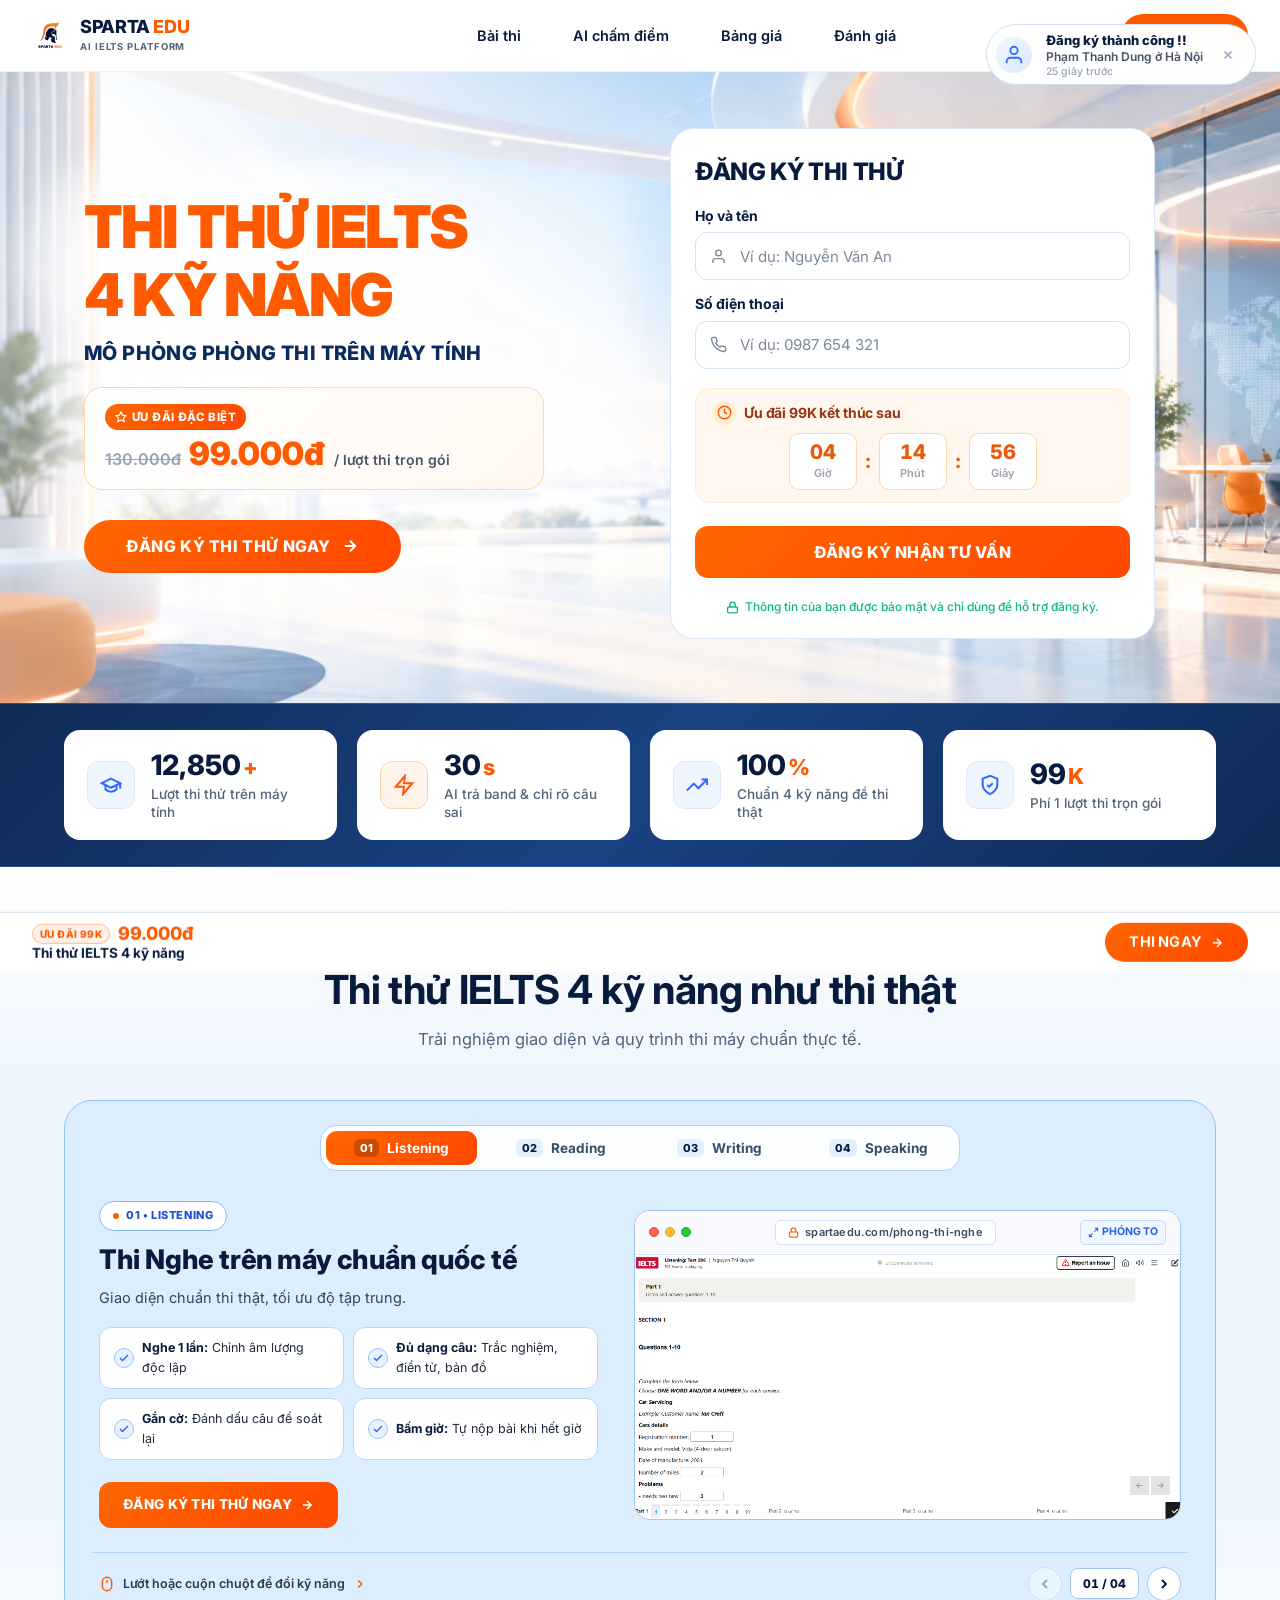
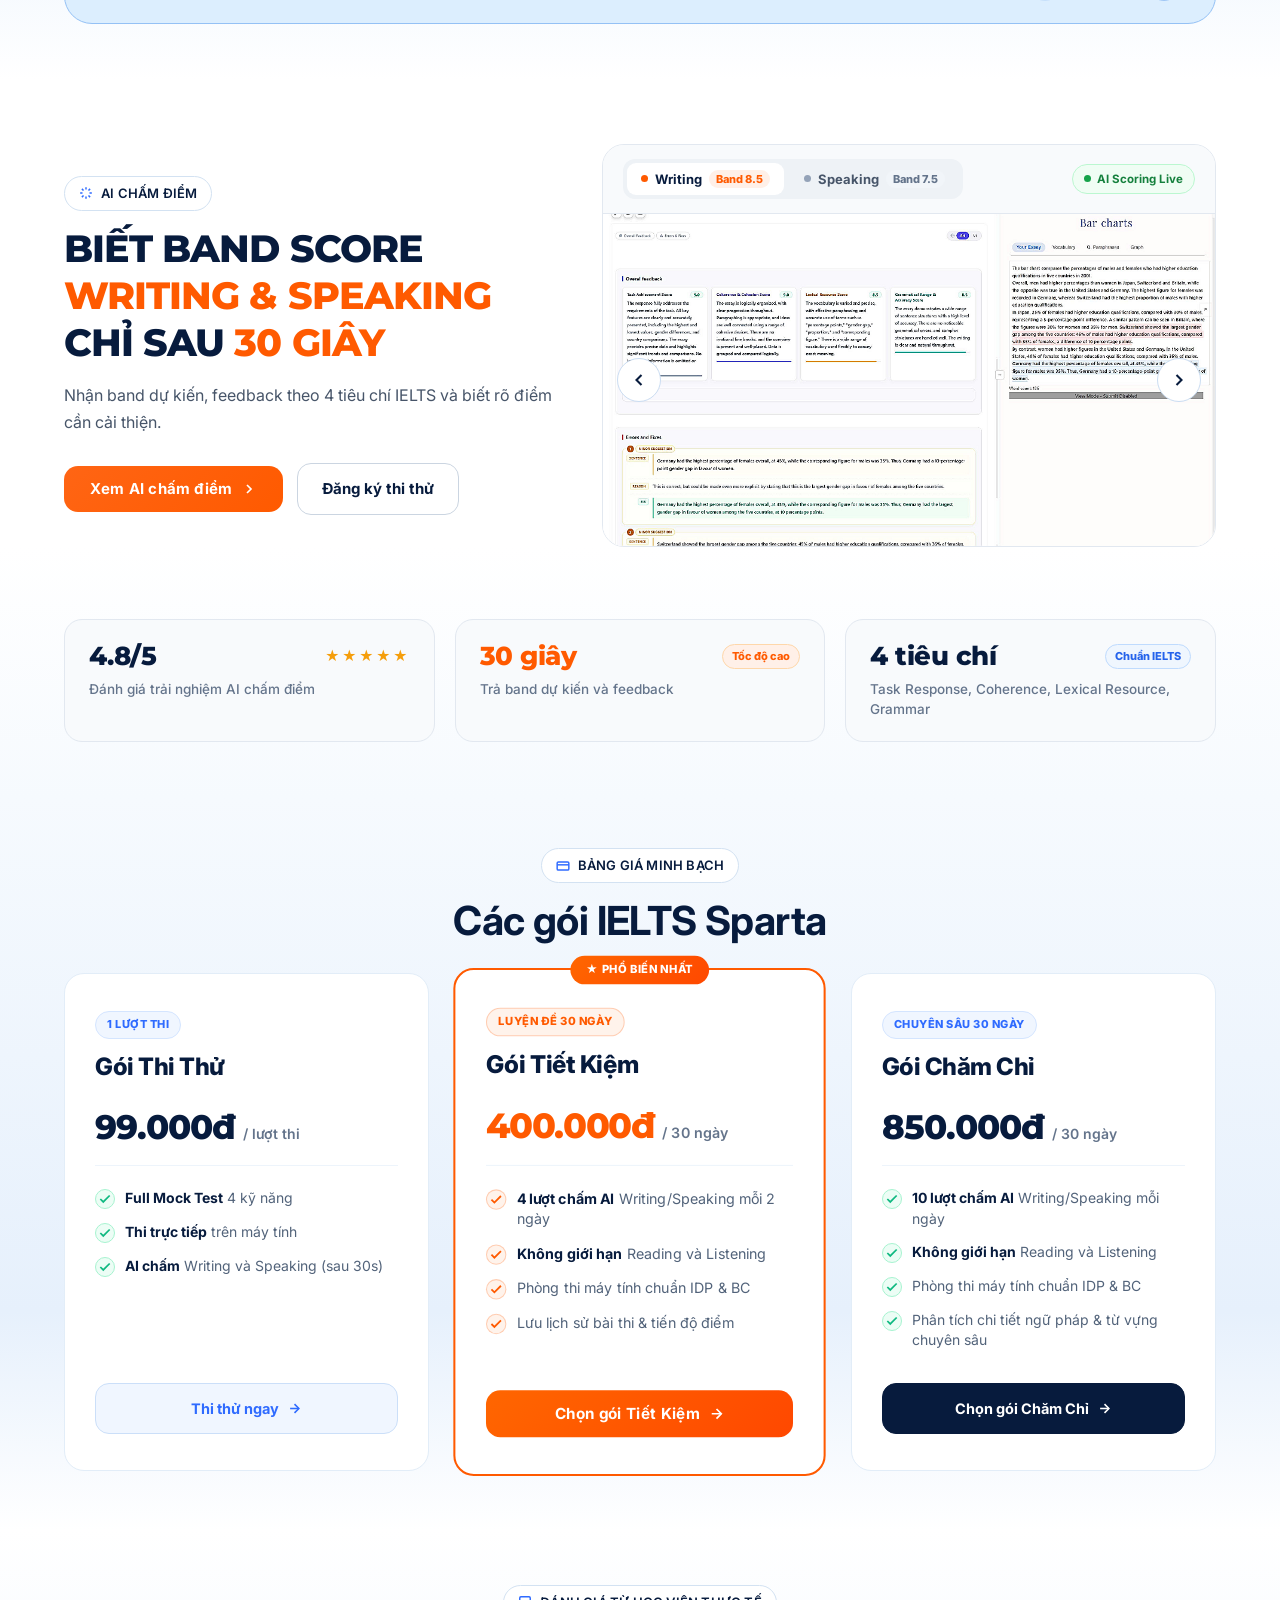
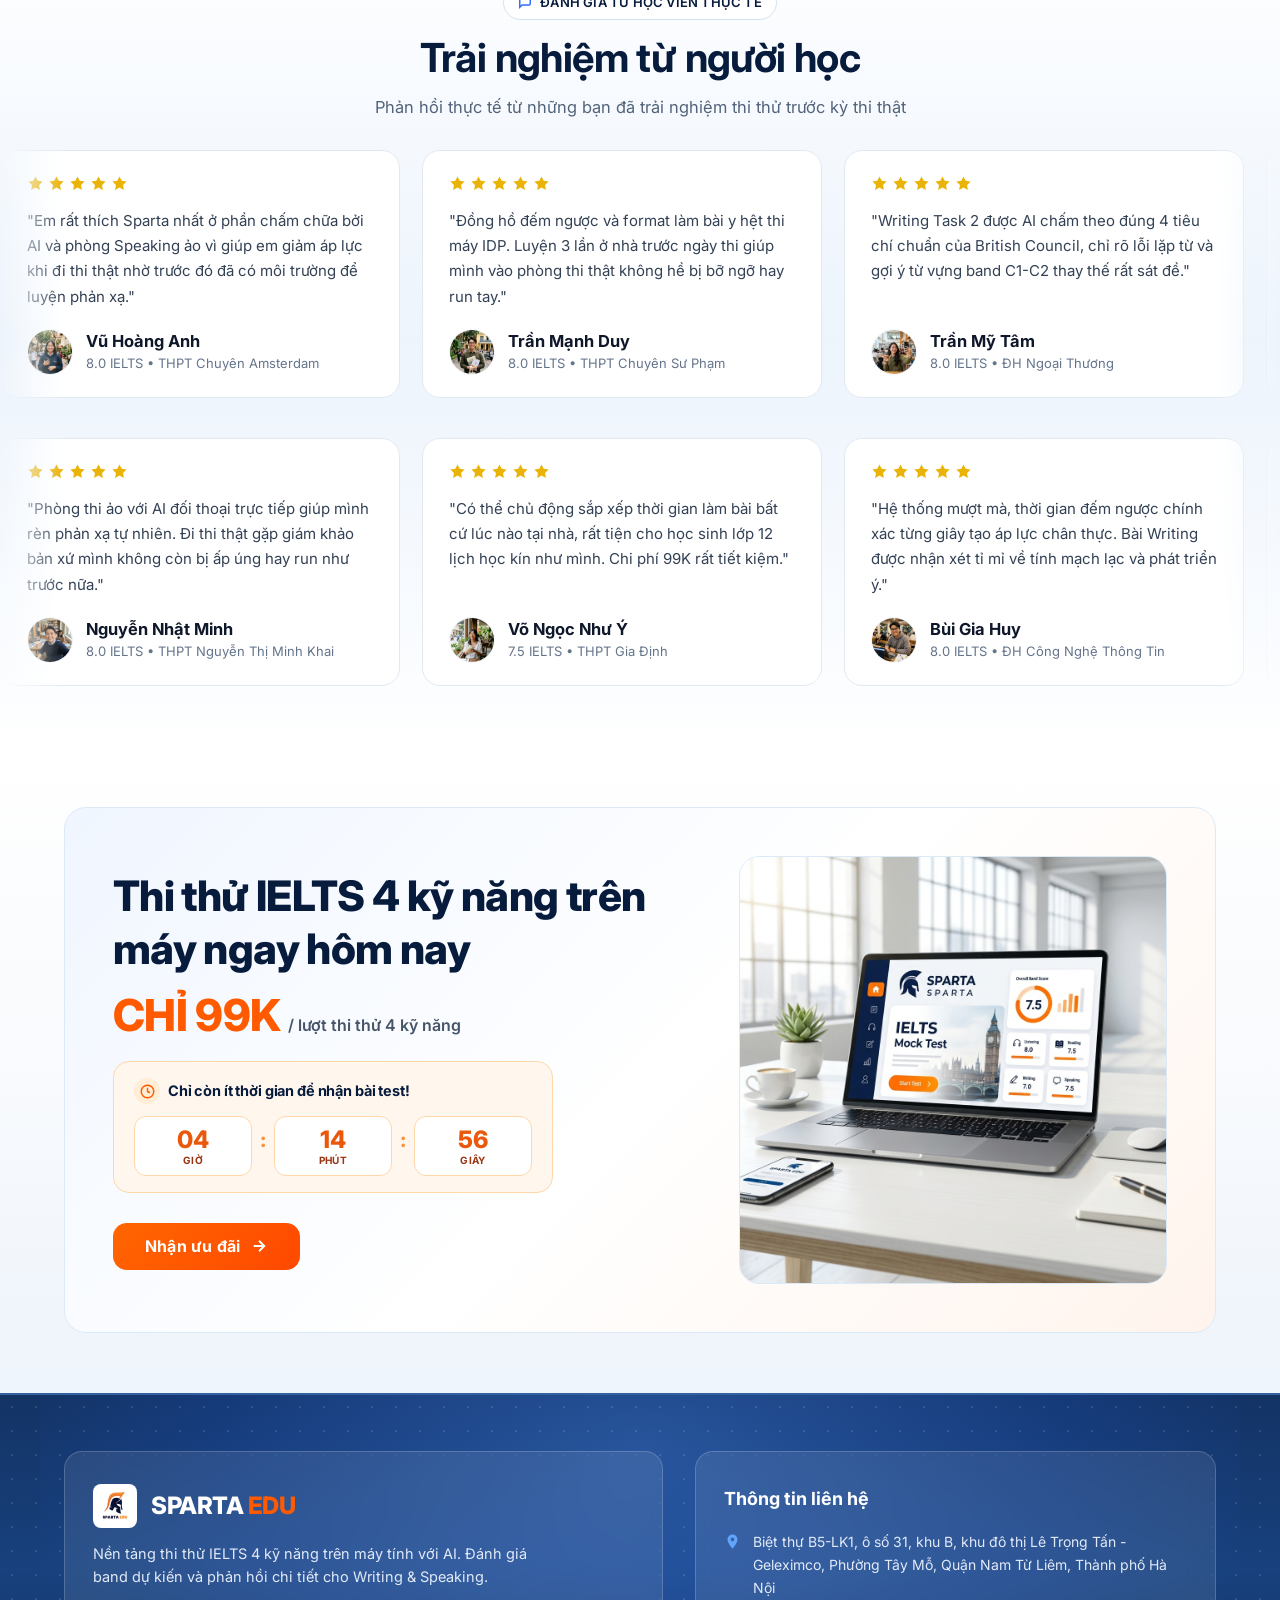
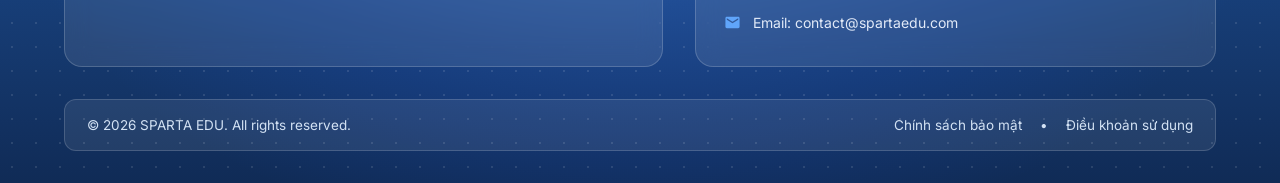
==== index.html @ 0085d878 "style: refine form error display to only highlight small error text without red box" ====
<!DOCTYPE html>
<html lang="vi">
<head>
  <meta charset="UTF-8">
  <meta name="viewport" content="width=device-width, initial-scale=1.0">
  
  <!-- SEO & Google Ads Optimization -->
  <title>Thi thử IELTS 4 kỹ năng chỉ 99K | IELTS Sparta</title>
  <meta name="description" content="Thi thử IELTS đủ Listening Reading Writing Speaking trên máy với giá 99K. AI chấm Writing và Speaking chỉ trong 30 giây và trả band dự kiến.">
  <meta name="keywords" content="thi thử IELTS, thi thử IELTS 4 kỹ năng, thi thử IELTS trên máy, mock test IELTS, IELTS 99k, AI chấm IELTS, IELTS Sparta">
  <meta name="robots" content="index, follow">
  <link rel="canonical" href="https://spartaedu.com/thi-thu-ielts-99k">
  
  <!-- Open Graph / Social Media -->
  <meta property="og:type" content="website">
  <meta property="og:title" content="Thi thử IELTS 4 kỹ năng chỉ 99K | IELTS Sparta">
  <meta property="og:description" content="Làm bài trực tiếp trên máy và nhận band dự kiến. AI chấm Writing & Speaking trong khoảng 30 giây.">
  <meta property="og:image" content="assets/hero-bg-clean.jpg">
  
  <!-- Google Fonts: Inter & Montserrat (Official SPARTA EDU Typography) -->
  <link rel="preconnect" href="https://fonts.googleapis.com">
  <link rel="preconnect" href="https://fonts.gstatic.com" crossorigin>
  <link href="https://fonts.googleapis.com/css2?family=Inter:wght@400;500;600;700;800&family=Montserrat:wght@700;800&display=swap" rel="stylesheet">
  
  <!-- Stylesheet -->
  <link rel="stylesheet" href="styles.css?v=51">
  
  <!-- Favicon -->
  <link rel="icon" type="image/png" href="assets/sparta-logo.png">


</head>
<body class="tech-grid-bg">

  <!-- ==========================================================================
       HEADER (DARK NAVY #060B1A)
       ========================================================================== -->
  <!-- ==========================================================================
       HEADER (SPARTA EDU BRAND GUIDELINES)
       ========================================================================== -->
  <header class="header-nav" id="mainHeader">
    <div class="nav-container">
      <a href="#heroSection" class="brand-logo" id="navLogo">
        <img src="assets/sparta-logo.png" alt="SPARTA EDU Logo" class="brand-logo-img">
        <div class="brand-text">
          <span class="brand-name">SPARTA <span>EDU</span></span>
          <span class="brand-tagline">AI IELTS PLATFORM</span>
        </div>
      </a>
 
      <!-- Navigation Menu: Concise Anchor Links -->
      <nav class="nav-menu" id="navMenu" aria-label="Main Navigation">
        <ul class="nav-links">
          <li><a href="#productExperienceSection" class="nav-link">Bài thi</a></li>
          <li><a href="#aiScoringSection" class="nav-link">AI chấm điểm</a></li>
          <li><a href="#pricingSection" class="nav-link">Bảng giá</a></li>
          <li><a href="#testimonialsSection" class="nav-link">Đánh giá</a></li>
        </ul>
      </nav>


      <div class="nav-actions">
        <a href="#leadFormCard" class="btn-primary nav-cta btn-magic-beam" id="navCtaBtn">
          Đăng ký thi
        </a>
        <button type="button" class="nav-mobile-toggle" id="navMobileToggle" aria-label="Mở menu điều hướng" aria-expanded="false" aria-controls="mobileNavDrawer">
          <span class="hamburger-bar"></span>
          <span class="hamburger-bar"></span>
          <span class="hamburger-bar"></span>
        </button>
      </div>
    </div>

    <!-- Mobile Navigation Drawer -->
    <div class="nav-mobile-drawer" id="mobileNavDrawer" aria-hidden="true">
      <div class="mobile-drawer-inner">
        <ul class="mobile-nav-links">
          <li><a href="#productExperienceSection" class="mobile-nav-link">Bài thi</a></li>
          <li><a href="#aiScoringSection" class="mobile-nav-link">AI chấm điểm</a></li>
          <li><a href="#pricingSection" class="mobile-nav-link">Bảng giá</a></li>
          <li><a href="#testimonialsSection" class="mobile-nav-link">Đánh giá</a></li>
        </ul>
        <div class="mobile-drawer-actions">
          <a href="#leadFormCard" class="btn-primary w-100 mobile-drawer-cta">
            Đăng ký thi
          </a>
        </div>
      </div>
    </div>
  </header>

  <!-- ==========================================================================
       MAIN HERO SECTION (SPARTA EDU B2B EDTECH 50/50 LAYOUT)
       ========================================================================== -->
  <section class="lead-hero-section" id="heroSection">
    <!-- Sparta 3D High-Tech Futuristic Room Backdrop (Soft Blur + Daylight Ambiance) -->
    <div class="hero-sparta-backdrop" aria-hidden="true">
      <div class="hero-sparta-bg-img"></div>
      <div class="hero-sparta-overlay"></div>
    </div>
    <div class="hero-tech-grid-overlay" aria-hidden="true"></div>

    <div class="container">
      <div class="lead-hero-grid">
        
        <!-- Left: Value Proposition & Key Highlights -->
        <div class="hero-content">

          <!-- 1. Tiêu đề chính quyền uy & nổi bật nhất -->
          <h1 class="hero-title">
            <span class="title-part">THI THỬ IELTS</span>
            <span class="title-part">4 KỸ NĂNG</span>
          </h1>

          <!-- 2. Tiêu đề phụ cam trang nhã, phân cấp thị giác rõ nét -->
          <div class="hero-subtitle">
            <span class="subtitle-text">MÔ PHỎNG PHÒNG THI TRÊN MÁY TÍNH</span>
          </div>

          <!-- 3. Khối Ưu đãi nổi bật bắt mắt (High-converting Offer Card) -->
          <div class="hero-offer-card" id="heroOfferCard">
            <div class="offer-card-top">
              <span class="offer-pill-badge">
                <svg width="12" height="12" viewBox="0 0 24 24" fill="none" stroke="currentColor" stroke-width="2.5"><polygon points="12 2 15.09 8.26 22 9.27 17 14.14 18.18 21.02 12 17.77 5.82 21.02 7 14.14 2 9.27 8.91 8.26 12 2"/></svg>
                ƯU ĐÃI ĐẶC BIỆT
              </span>
            </div>
            <div class="offer-price-row">
              <div class="offer-price-group">
                <span class="offer-old-price">130.000đ</span>
                <span class="offer-current-price">99.000đ</span>
              </div>
              <span class="offer-unit-label">/ lượt thi trọn gói</span>
            </div>
          </div>

          <!-- 4. Nút CTA hành động nổi bật bên dưới -->
          <div class="hero-cta-btn-wrap">
            <a href="#leadFormCard" class="hero-btn-main" id="heroPrimaryCta">
              <span>ĐĂNG KÝ THI THỬ NGAY</span>
              <svg width="18" height="18" viewBox="0 0 24 24" fill="none" stroke="currentColor" stroke-width="2.5"><line x1="5" y1="12" x2="19" y2="12"/><polyline points="12 5 19 12 12 19"/></svg>
            </a>
          </div>

        </div>

        <!-- Right: Lead Form with 99K Countdown Timer -->
        <div class="hero-form-wrapper">
          <div class="form-decorative-glow" aria-hidden="true"></div>

          <div class="lead-form-card" id="leadFormCard">
            <div class="form-header">
              <h3 class="form-title">ĐĂNG KÝ THI THỬ</h3>
            </div>

            <form class="lead-form" id="ieltsRegistrationForm" novalidate>
              <div class="form-group">
                <label for="fullNameInput" class="form-label">Họ và tên</label>
                <div class="input-wrapper">
                  <svg class="input-icon" viewBox="0 0 24 24" fill="none" stroke="currentColor" stroke-width="2"><path d="M20 21v-2a4 4 0 0 0-4-4H8a4 4 0 0 0-4 4v2"/><circle cx="12" cy="7" r="4"/></svg>
                  <input type="text" id="fullNameInput" name="fullName" class="form-control" placeholder="Ví dụ: Nguyễn Văn An" required autocomplete="name">
                </div>
                <span class="field-error-msg" id="nameError">Vui lòng nhập họ và tên của bạn.</span>
              </div>

              <div class="form-group">
                <label for="phoneInput" class="form-label">Số điện thoại</label>
                <div class="input-wrapper">
                  <svg class="input-icon" viewBox="0 0 24 24" fill="none" stroke="currentColor" stroke-width="2"><path d="M22 16.92v3a2 2 0 0 1-2.18 2 19.79 19.79 0 0 1-8.63-3.07 19.5 19.5 0 0 1-6-6 19.79 19.79 0 0 1-3.07-8.67A2 2 0 0 1 4.11 2h3a2 2 0 0 1 2 1.72 12.84 12.84 0 0 0 .7 2.81 2 2 0 0 1-.45 2.11L8.09 9.91a16 16 0 0 0 6 6l1.27-1.27a2 2 0 0 1 2.11-.45 12.84 12.84 0 0 0 2.81.7A2 2 0 0 1 22 16.92z"/></svg>
                  <input type="tel" id="phoneInput" name="phone" class="form-control" placeholder="Ví dụ: 0987 654 321" required autocomplete="tel">
                </div>
                <span class="field-error-msg" id="phoneError">Vui lòng nhập số điện thoại hợp lệ (10 số).</span>
              </div>

              <!-- Hidden package inputs (default 99K) -->
              <input type="hidden" name="selectedPackage" id="selectedPackageInput" value="mock99">
              <input type="hidden" name="selectedPrice" id="selectedPriceInput" value="99000">

              <!-- Embedded 99K Offer Countdown Timer -->
              <div class="form-countdown-box" id="formCountdownBox" aria-label="Đếm ngược ưu đãi">
                <div class="form-countdown-header">
                  <div class="countdown-clock-icon" aria-hidden="true">
                    <svg width="15" height="15" viewBox="0 0 24 24" fill="none" stroke="#FF5A00" stroke-width="2.3"><circle cx="12" cy="12" r="10"/><polyline points="12 6 12 12 16 14"/></svg>
                  </div>
                  <span class="countdown-text-title">Ưu đãi 99K kết thúc sau</span>
                </div>
                <div class="form-countdown-digits">
                  <div class="digit-card">
                    <span class="digit-val" id="countdownHours">04</span>
                    <span class="digit-lbl">Giờ</span>
                  </div>
                  <span class="digit-separator">:</span>
                  <div class="digit-card">
                    <span class="digit-val" id="countdownMinutes">15</span>
                    <span class="digit-lbl">Phút</span>
                  </div>
                  <span class="digit-separator">:</span>
                  <div class="digit-card">
                    <span class="digit-val" id="countdownSeconds">00</span>
                    <span class="digit-lbl">Giây</span>
                  </div>
                </div>
              </div>

              <!-- Primary Form CTA -->
              <button type="submit" class="btn-primary form-btn-submit btn-magic-beam" id="formSubmitBtn">
                <span>ĐĂNG KÝ NHẬN TƯ VẤN</span>
              </button>

              <p class="form-disclaimer">
                <svg width="13" height="13" viewBox="0 0 24 24" fill="none" stroke="currentColor" stroke-width="2.5"><rect x="3" y="11" width="18" height="11" rx="2" ry="2"/><path d="M7 11V7a5 5 0 0 1 10 0v4"/></svg>
                <span>Thông tin của bạn được bảo mật và chỉ dùng để hỗ trợ đăng ký.</span>
              </p>
            </form>
          </div>
        </div>

      </div>
    </div>
  </section>

  <!-- ==========================================================================
       SECTION 1.5 — CRO TRUST METRICS STRIP (MAGIC UI NUMBER TICKER)
       ========================================================================== -->
  <section class="cro-metrics-strip" id="metricsStrip" aria-label="Số liệu bảo chứng uy tín">
    <div class="container">
      <div class="cro-metrics-grid">
        <!-- Metric 1: 12,850+ Candidates -->
        <div class="cro-metric-card">
          <div class="metric-icon-wrap" aria-hidden="true">
            <svg width="22" height="22" viewBox="0 0 24 24" fill="none" stroke="currentColor" stroke-width="2.2"><path d="M22 10v6M2 10l10-5 10 5-10 5z"/><path d="M6 12v5c3 3 9 3 12 0v-5"/></svg>
          </div>
          <div class="metric-info">
            <div class="metric-number-row">
              <span class="metric-val" data-counter-target="12850" data-counter-format="comma">0</span>
              <span class="metric-suffix">+</span>
            </div>
            <p class="metric-label">Lượt thi thử trên máy tính</p>
          </div>
        </div>

        <!-- Metric 2: 30 Seconds AI Evaluation -->
        <div class="cro-metric-card">
          <div class="metric-icon-wrap metric-icon-accent" aria-hidden="true">
            <svg width="22" height="22" viewBox="0 0 24 24" fill="none" stroke="currentColor" stroke-width="2.2"><polygon points="13 2 3 14 12 14 11 22 21 10 12 10 13 2"/></svg>
          </div>
          <div class="metric-info">
            <div class="metric-number-row">
              <span class="metric-val" data-counter-target="30">0</span>
              <span class="metric-suffix">s</span>
            </div>
            <p class="metric-label">AI trả band & chỉ rõ câu sai</p>
          </div>
        </div>

        <!-- Metric 3: 4/4 Skills Standard -->
        <div class="cro-metric-card">
          <div class="metric-icon-wrap" aria-hidden="true">
            <svg width="22" height="22" viewBox="0 0 24 24" fill="none" stroke="currentColor" stroke-width="2.2"><polyline points="23 6 13.5 15.5 8.5 10.5 1 18"/><polyline points="17 6 23 6 23 12"/></svg>
          </div>
          <div class="metric-info">
            <div class="metric-number-row">
              <span class="metric-val" data-counter-target="100">0</span>
              <span class="metric-suffix">%</span>
            </div>
            <p class="metric-label">Chuẩn 4 kỹ năng đề thi thật</p>
          </div>
        </div>

        <!-- Metric 4: 99K Transparent Price -->
        <div class="cro-metric-card">
          <div class="metric-icon-wrap" aria-hidden="true">
            <svg width="22" height="22" viewBox="0 0 24 24" fill="none" stroke="currentColor" stroke-width="2.2"><path d="M12 22s8-4 8-10V5l-8-3-8 3v7c0 6 8 10 8 10z"/><polyline points="9 12 11 14 15 10"/></svg>
          </div>
          <div class="metric-info">
            <div class="metric-number-row">
              <span class="metric-val" data-counter-target="99">0</span>
              <span class="metric-suffix">K</span>
            </div>
            <p class="metric-label">Phí 1 lượt thi trọn gói</p>
          </div>
        </div>
      </div>
    </div>
  </section>

  <!-- ==========================================================================
       SECTION 2 — PRODUCT EXPERIENCE & EXAM TIMER
       Show the visitor what they will actually use after paying 99K
       ========================================================================== -->
  <section class="product-experience-section" id="productExperienceSection">
    <div class="container">
      <div class="section-header text-center">
        <div class="badge-pill-tech" style="margin-bottom: 14px;">
          <svg width="14" height="14" viewBox="0 0 24 24" fill="none" stroke="currentColor" stroke-width="2.5"><rect x="2" y="3" width="20" height="14" rx="2"/><line x1="8" y1="21" x2="16" y2="21"/><line x1="12" y1="17" x2="12" y2="21"/></svg>
          MÔ PHỎNG PHÒNG THI
        </div>
        <!-- Section Header: Rút gọn súc tích -->
        <h2 class="section-title dark-text">Thi thử IELTS 4 kỹ năng <span class="title-accent-orange">như thi thật</span></h2>
        <p class="section-subtitle dark-sub">Trải nghiệm giao diện và quy trình thi máy chuẩn thực tế.</p>
      </div>

      <!-- Khung trình chiếu 4 kỹ năng trong 1 session duy nhất phong cách Sparta Sáng Sủa -->
      <div class="sparta-slider-stage" id="spartaSliderStage">

        <!-- Top Tab Switcher: 4 kỹ năng IELTS (Listening, Reading, Writing, Speaking) -->
        <div class="sparta-slider-nav" role="tablist" aria-label="Select exam skill">
          <button type="button" class="slider-nav-tab active" data-index="0" role="tab" aria-selected="true">
            <span class="tab-index-badge">01</span>
            <span class="tab-title">Listening</span>
          </button>
          <button type="button" class="slider-nav-tab" data-index="1" role="tab" aria-selected="false">
            <span class="tab-index-badge">02</span>
            <span class="tab-title">Reading</span>
          </button>
          <button type="button" class="slider-nav-tab" data-index="2" role="tab" aria-selected="false">
            <span class="tab-index-badge">03</span>
            <span class="tab-title">Writing</span>
          </button>
          <button type="button" class="slider-nav-tab" data-index="3" role="tab" aria-selected="false">
            <span class="tab-index-badge">04</span>
            <span class="tab-title">Speaking</span>
          </button>
        </div>

        <!-- Viewport trượt lướt sang các kỹ năng (Slider Track Viewport) -->
        <div class="sparta-slider-viewport" id="spartaSliderViewport">
          <div class="sparta-slider-track" id="spartaSliderTrack">

            <!-- SLIDE 1: LISTENING -->
            <div class="sparta-slide-card active" data-index="0">
              <div class="slide-card-inner">
                <div class="slide-card-info">
                  <div class="slide-card-badge">
                    <span class="badge-dot"></span>
                    <span>01 • LISTENING</span>
                  </div>
                  <h3 class="slide-card-title">Thi Nghe trên máy chuẩn quốc tế</h3>
                  <p class="slide-card-desc">Giao diện chuẩn thi thật, tối ưu độ tập trung.</p>

                  <div class="slide-card-features">
                    <div class="slide-feature-item">
                      <div class="slide-icon-check">
                        <svg width="12" height="12" viewBox="0 0 24 24" fill="none" stroke="currentColor" stroke-width="2.6"><polyline points="20 6 9 17 4 12"/></svg>
                      </div>
                      <span><strong>Nghe 1 lần:</strong> Chỉnh âm lượng độc lập</span>
                    </div>
                    <div class="slide-feature-item">
                      <div class="slide-icon-check">
                        <svg width="12" height="12" viewBox="0 0 24 24" fill="none" stroke="currentColor" stroke-width="2.6"><polyline points="20 6 9 17 4 12"/></svg>
                      </div>
                      <span><strong>Đủ dạng câu:</strong> Trắc nghiệm, điền từ, bản đồ</span>
                    </div>
                    <div class="slide-feature-item">
                      <div class="slide-icon-check">
                        <svg width="12" height="12" viewBox="0 0 24 24" fill="none" stroke="currentColor" stroke-width="2.6"><polyline points="20 6 9 17 4 12"/></svg>
                      </div>
                      <span><strong>Gắn cờ:</strong> Đánh dấu câu để soát lại</span>
                    </div>
                    <div class="slide-feature-item">
                      <div class="slide-icon-check">
                        <svg width="12" height="12" viewBox="0 0 24 24" fill="none" stroke="currentColor" stroke-width="2.6"><polyline points="20 6 9 17 4 12"/></svg>
                      </div>
                      <span><strong>Bấm giờ:</strong> Tự nộp bài khi hết giờ</span>
                    </div>
                  </div>

                  <div class="slide-card-actions">
                    <a href="#leadFormCard" class="slide-cta-btn">
                      <span>ĐĂNG KÝ THI THỬ NGAY</span>
                      <svg width="14" height="14" viewBox="0 0 24 24" fill="none" stroke="currentColor" stroke-width="2.6"><line x1="5" y1="12" x2="19" y2="12"/><polyline points="12 5 19 12 12 19"/></svg>
                    </a>
                  </div>
                </div>

                <div class="slide-card-media">
                  <div class="slide-mockup-frame ai-zoom-trigger" title="Bấm để xem ảnh phóng to sắc nét">
                    <div class="slide-mockup-header">
                      <div class="mockup-traffic-dots">
                        <span class="dot-red"></span>
                        <span class="dot-yellow"></span>
                        <span class="dot-green"></span>
                      </div>
                      <div class="slide-mockup-address">
                        <svg width="11" height="11" viewBox="0 0 24 24" fill="none" stroke="#FF5A00" stroke-width="2.5"><rect x="3" y="11" width="18" height="11" rx="2" ry="2"/><path d="M7 11V7a5 5 0 0 1 10 0v4"/></svg>
                        <span>spartaedu.com/phong-thi-nghe</span>
                      </div>
                      <div class="slide-expand-hint">
                        <svg width="11" height="11" viewBox="0 0 24 24" fill="none" stroke="currentColor" stroke-width="2.2"><polyline points="15 3 21 3 21 9"/><polyline points="9 21 3 21 3 15"/><line x1="21" y1="3" x2="14" y2="10"/><line x1="3" y1="21" x2="10" y2="14"/></svg>
                        <span>Phóng to</span>
                      </div>
                    </div>
                    <div class="slide-mockup-body">
                      <img src="assets/exam-listening-ui.png" alt="Kỹ năng Nghe — Giao diện nghe và làm bài trực tiếp trên máy tính" class="slide-mockup-img" loading="eager">
                    </div>
                  </div>
                </div>
              </div>
            </div>

            <!-- SLIDE 2: READING -->
            <div class="sparta-slide-card" data-index="1">
              <div class="slide-card-inner">
                <div class="slide-card-info">
                  <div class="slide-card-badge">
                    <span class="badge-dot"></span>
                    <span>02 • READING</span>
                  </div>
                  <h3 class="slide-card-title">Chia đôi màn hình đọc và làm bài</h3>
                  <p class="slide-card-desc">Đọc đề bên trái, làm bài bên phải song song.</p>

                  <div class="slide-card-features">
                    <div class="slide-feature-item">
                      <div class="slide-icon-check">
                        <svg width="12" height="12" viewBox="0 0 24 24" fill="none" stroke="currentColor" stroke-width="2.6"><polyline points="20 6 9 17 4 12"/></svg>
                      </div>
                      <span><strong>Màn hình đôi:</strong> Vừa đọc vừa làm song song</span>
                    </div>
                    <div class="slide-feature-item">
                      <div class="slide-icon-check">
                        <svg width="12" height="12" viewBox="0 0 24 24" fill="none" stroke="currentColor" stroke-width="2.6"><polyline points="20 6 9 17 4 12"/></svg>
                      </div>
                      <span><strong>Đánh dấu:</strong> Tô sáng từ khóa, ghi chú nhanh</span>
                    </div>
                    <div class="slide-feature-item">
                      <div class="slide-icon-check">
                        <svg width="12" height="12" viewBox="0 0 24 24" fill="none" stroke="currentColor" stroke-width="2.6"><polyline points="20 6 9 17 4 12"/></svg>
                      </div>
                      <span><strong>Cỡ chữ:</strong> Phóng to thu nhỏ dễ nhìn</span>
                    </div>
                    <div class="slide-feature-item">
                      <div class="slide-icon-check">
                        <svg width="12" height="12" viewBox="0 0 24 24" fill="none" stroke="currentColor" stroke-width="2.6"><polyline points="20 6 9 17 4 12"/></svg>
                      </div>
                      <span><strong>Nhắc giờ:</strong> Cảnh báo 10 và 5 phút cuối</span>
                    </div>
                  </div>

                  <div class="slide-card-actions">
                    <a href="#leadFormCard" class="slide-cta-btn">
                      <span>ĐĂNG KÝ THI THỬ NGAY</span>
                      <svg width="14" height="14" viewBox="0 0 24 24" fill="none" stroke="currentColor" stroke-width="2.6"><line x1="5" y1="12" x2="19" y2="12"/><polyline points="12 5 19 12 12 19"/></svg>
                    </a>
                  </div>
                </div>

                <div class="slide-card-media">
                  <div class="slide-mockup-frame ai-zoom-trigger" title="Bấm để xem ảnh phóng to sắc nét">
                    <div class="slide-mockup-header">
                      <div class="mockup-traffic-dots">
                        <span class="dot-red"></span>
                        <span class="dot-yellow"></span>
                        <span class="dot-green"></span>
                      </div>
                      <div class="slide-mockup-address">
                        <svg width="11" height="11" viewBox="0 0 24 24" fill="none" stroke="#FF5A00" stroke-width="2.5"><rect x="3" y="11" width="18" height="11" rx="2" ry="2"/><path d="M7 11V7a5 5 0 0 1 10 0v4"/></svg>
                        <span>spartaedu.com/phong-thi-doc</span>
                      </div>
                      <div class="slide-expand-hint">
                        <svg width="11" height="11" viewBox="0 0 24 24" fill="none" stroke="currentColor" stroke-width="2.2"><polyline points="15 3 21 3 21 9"/><polyline points="9 21 3 21 3 15"/><line x1="21" y1="3" x2="14" y2="10"/><line x1="3" y1="21" x2="10" y2="14"/></svg>
                        <span>Phóng to</span>
                      </div>
                    </div>
                    <div class="slide-mockup-body">
                      <img src="assets/exam-reading-ui.png" alt="Kỹ năng Đọc — Đọc đề và làm bài trên màn hình chia đôi song song" class="slide-mockup-img" loading="lazy">
                    </div>
                  </div>
                </div>
              </div>
            </div>

            <!-- SLIDE 3: WRITING -->
            <div class="sparta-slide-card" data-index="2">
              <div class="slide-card-inner">
                <div class="slide-card-info">
                  <div class="slide-card-badge">
                    <span class="badge-dot"></span>
                    <span>03 • WRITING</span>
                  </div>
                  <h3 class="slide-card-title">Đếm từ và tự động lưu bài liên tục</h3>
                  <p class="slide-card-desc">Trình gõ chuẩn thi máy, kiểm soát thời gian chính xác.</p>

                  <div class="slide-card-features">
                    <div class="slide-feature-item">
                      <div class="slide-icon-check">
                        <svg width="12" height="12" viewBox="0 0 24 24" fill="none" stroke="currentColor" stroke-width="2.6"><polyline points="20 6 9 17 4 12"/></svg>
                      </div>
                      <span><strong>Đếm từ:</strong> Cập nhật số từ tức thì 2 phần thi</span>
                    </div>
                    <div class="slide-feature-item">
                      <div class="slide-icon-check">
                        <svg width="12" height="12" viewBox="0 0 24 24" fill="none" stroke="currentColor" stroke-width="2.6"><polyline points="20 6 9 17 4 12"/></svg>
                      </div>
                      <span><strong>Tự lưu bài:</strong> Lưu liên tục, chống mất dữ liệu</span>
                    </div>
                    <div class="slide-feature-item">
                      <div class="slide-icon-check">
                        <svg width="12" height="12" viewBox="0 0 24 24" fill="none" stroke="currentColor" stroke-width="2.6"><polyline points="20 6 9 17 4 12"/></svg>
                      </div>
                      <span><strong>Phím tắt:</strong> Cắt, sao chép, dán chuẩn quy chế</span>
                    </div>
                    <div class="slide-feature-item">
                      <div class="slide-icon-check">
                        <svg width="12" height="12" viewBox="0 0 24 24" fill="none" stroke="currentColor" stroke-width="2.6"><polyline points="20 6 9 17 4 12"/></svg>
                      </div>
                      <span><strong>Khóa soát lỗi:</strong> Tắt tự sửa từ đúng chuẩn thi thật</span>
                    </div>
                  </div>

                  <div class="slide-card-actions">
                    <a href="#leadFormCard" class="slide-cta-btn">
                      <span>ĐĂNG KÝ THI THỬ NGAY</span>
                      <svg width="14" height="14" viewBox="0 0 24 24" fill="none" stroke="currentColor" stroke-width="2.6"><line x1="5" y1="12" x2="19" y2="12"/><polyline points="12 5 19 12 12 19"/></svg>
                    </a>
                  </div>
                </div>

                <div class="slide-card-media">
                  <div class="slide-mockup-frame ai-zoom-trigger" title="Bấm để xem ảnh phóng to sắc nét">
                    <div class="slide-mockup-header">
                      <div class="mockup-traffic-dots">
                        <span class="dot-red"></span>
                        <span class="dot-yellow"></span>
                        <span class="dot-green"></span>
                      </div>
                      <div class="slide-mockup-address">
                        <svg width="11" height="11" viewBox="0 0 24 24" fill="none" stroke="#FF5A00" stroke-width="2.5"><rect x="3" y="11" width="18" height="11" rx="2" ry="2"/><path d="M7 11V7a5 5 0 0 1 10 0v4"/></svg>
                        <span>spartaedu.com/phong-thi-viet</span>
                      </div>
                      <div class="slide-expand-hint">
                        <svg width="11" height="11" viewBox="0 0 24 24" fill="none" stroke="currentColor" stroke-width="2.2"><polyline points="15 3 21 3 21 9"/><polyline points="9 21 3 21 3 15"/><line x1="21" y1="3" x2="14" y2="10"/><line x1="3" y1="21" x2="10" y2="14"/></svg>
                        <span>Phóng to</span>
                      </div>
                    </div>
                    <div class="slide-mockup-body">
                      <img src="assets/exam-writing-ui.png" alt="Kỹ năng Viết — Soạn thảo bài tự luận và theo dõi số từ trực tiếp" class="slide-mockup-img" loading="lazy">
                    </div>
                  </div>
                </div>
              </div>
            </div>

            <!-- SLIDE 4: SPEAKING -->
            <div class="sparta-slide-card" data-index="3">
              <div class="slide-card-inner">
                <div class="slide-card-info">
                  <div class="slide-card-badge">
                    <span class="badge-dot"></span>
                    <span>04 • SPEAKING</span>
                  </div>
                  <h3 class="slide-card-title">Đối thoại trực tiếp với giám khảo ảo</h3>
                  <p class="slide-card-desc">Luyện phản xạ tự nhiên, làm quen tâm lý thi thật.</p>

                  <div class="slide-card-features">
                    <div class="slide-feature-item">
                      <div class="slide-icon-check">
                        <svg width="12" height="12" viewBox="0 0 24 24" fill="none" stroke="currentColor" stroke-width="2.6"><polyline points="20 6 9 17 4 12"/></svg>
                      </div>
                      <span><strong>Hỏi đáp 1:1:</strong> Phản xạ giao tiếp thời gian thực</span>
                    </div>
                    <div class="slide-feature-item">
                      <div class="slide-icon-check">
                        <svg width="12" height="12" viewBox="0 0 24 24" fill="none" stroke="currentColor" stroke-width="2.6"><polyline points="20 6 9 17 4 12"/></svg>
                      </div>
                      <span><strong>Đếm ngược chuẩn:</strong> Canh đúng thời gian từng phần thi</span>
                    </div>
                    <div class="slide-feature-item">
                      <div class="slide-icon-check">
                        <svg width="12" height="12" viewBox="0 0 24 24" fill="none" stroke="currentColor" stroke-width="2.6"><polyline points="20 6 9 17 4 12"/></svg>
                      </div>
                      <span><strong>Thu âm rõ nét:</strong> Ghi âm chuẩn để AI chấm điểm</span>
                    </div>
                    <div class="slide-feature-item">
                      <div class="slide-icon-check">
                        <svg width="12" height="12" viewBox="0 0 24 24" fill="none" stroke="currentColor" stroke-width="2.6"><polyline points="20 6 9 17 4 12"/></svg>
                      </div>
                      <span><strong>Bảo mật:</strong> Lưu bài an toàn tuyệt đối</span>
                    </div>
                  </div>

                  <div class="slide-card-actions">
                    <a href="#leadFormCard" class="slide-cta-btn">
                      <span>ĐĂNG KÝ THI THỬ NGAY</span>
                      <svg width="14" height="14" viewBox="0 0 24 24" fill="none" stroke="currentColor" stroke-width="2.6"><line x1="5" y1="12" x2="19" y2="12"/><polyline points="12 5 19 12 12 19"/></svg>
                    </a>
                  </div>
                </div>

                <div class="slide-card-media">
                  <div class="slide-mockup-frame ai-zoom-trigger" title="Bấm để xem ảnh phóng to sắc nét">
                    <div class="slide-mockup-header">
                      <div class="mockup-traffic-dots">
                        <span class="dot-red"></span>
                        <span class="dot-yellow"></span>
                        <span class="dot-green"></span>
                      </div>
                      <div class="slide-mockup-address">
                        <svg width="11" height="11" viewBox="0 0 24 24" fill="none" stroke="#FF5A00" stroke-width="2.5"><rect x="3" y="11" width="18" height="11" rx="2" ry="2"/><path d="M7 11V7a5 5 0 0 1 10 0v4"/></svg>
                        <span>spartaedu.com/phong-thi-noi</span>
                      </div>
                      <div class="slide-expand-hint">
                        <svg width="11" height="11" viewBox="0 0 24 24" fill="none" stroke="currentColor" stroke-width="2.2"><polyline points="15 3 21 3 21 9"/><polyline points="9 21 3 21 3 15"/><line x1="21" y1="3" x2="14" y2="10"/><line x1="3" y1="21" x2="10" y2="14"/></svg>
                        <span>Phóng to</span>
                      </div>
                    </div>
                    <div class="slide-mockup-body">
                      <img src="assets/exam-speaking-ui.png" alt="Kỹ năng Nói — Thu âm câu trả lời và tương tác trực tiếp cùng giám khảo" class="slide-mockup-img" loading="lazy">
                    </div>
                  </div>
                </div>
              </div>
            </div>

          </div>
        </div>

        <!-- Thanh điều khiển trượt lướt dưới: Nút Prev/Next & Gợi ý lướt & Bộ đếm -->
        <div class="sparta-slider-bottom-bar">
          <div class="slider-swipe-hint">
            <svg width="16" height="16" viewBox="0 0 24 24" fill="none" stroke="currentColor" stroke-width="2.2"><rect x="5" y="2" width="14" height="20" rx="7"/><line x1="12" y1="6" x2="12" y2="10"/></svg>
            <span>Lướt hoặc cuộn chuột để đổi kỹ năng</span>
            <svg width="14" height="14" viewBox="0 0 24 24" fill="none" stroke="currentColor" stroke-width="2.5" class="arrow-swipe-right"><polyline points="9 18 15 12 9 6"/></svg>
          </div>

          <div class="slider-nav-controls">
            <button type="button" class="slider-arrow-btn slider-prev-btn" id="sliderPrevBtn" aria-label="Kỹ năng trước" disabled>
              <svg width="16" height="16" viewBox="0 0 24 24" fill="none" stroke="currentColor" stroke-width="2.8"><polyline points="15 18 9 12 15 6"/></svg>
            </button>
            <div class="slider-counter-badge" id="sliderCounter">01 / 04</div>
            <button type="button" class="slider-arrow-btn slider-next-btn" id="sliderNextBtn" aria-label="Kỹ năng tiếp theo">
              <svg width="16" height="16" viewBox="0 0 24 24" fill="none" stroke="currentColor" stroke-width="2.8"><polyline points="9 18 15 12 9 6"/></svg>
            </button>
          </div>
        </div>

      </div>
    </div>
  </section>

  <!-- ==========================================================================
       SECTION 3 — AI SCORING (WRITING & SPEAKING PRODUCT SHOWCASE)
       Modern 2-Column SaaS EdTech Showcase with Minimal Text & High-Impact Demo
       ========================================================================== -->
  <section class="ai-showcase-section" id="aiScoringSection">
    <div class="container">
      <div class="ai-showcase-grid">
        <!-- CỘT TRÁI: Badge, Headline, Mô tả ngắn, 2 CTA -->
        <div class="ai-showcase-left">
          <div class="badge-pill-tech" style="margin-bottom: 14px;">
            <svg width="14" height="14" viewBox="0 0 24 24" fill="none" stroke="currentColor" stroke-width="2.5"><path d="M12 2v4M12 18v4M4.93 4.93l2.83 2.83M16.24 16.24l2.83 2.83M2 12h4M18 12h4M4.93 19.07l2.83-2.83M16.24 7.76l2.83-2.83"/></svg>
            AI CHẤM ĐIỂM
          </div>

          <h2 class="ai-showcase-title">
            BIẾT BAND SCORE <span class="ai-highlight-orange">WRITING &amp; SPEAKING</span> CHỈ SAU <span class="ai-highlight-orange">30 GIÂY</span>
          </h2>

          <p class="ai-showcase-desc">
            Nhận band dự kiến, feedback theo 4 tiêu chí IELTS và biết rõ điểm cần cải thiện.
          </p>

          <div class="ai-showcase-cta-group">
            <button type="button" class="btn btn-primary ai-btn-primary" id="aiDemoFocusBtn">
              <span>Xem AI chấm điểm</span>
              <svg width="16" height="16" viewBox="0 0 24 24" fill="none" stroke="currentColor" stroke-width="2.5"><polyline points="9 18 15 12 9 6"/></svg>
            </button>
            <a href="#leadFormCard" class="btn btn-outline ai-btn-secondary" id="aiRegisterCtaBtn">
              <span>Đăng ký thi thử</span>
            </a>
          </div>
        </div>

        <!-- CỘT PHẢI: Khung Demo Product Showcase SaaS -->
        <div class="ai-showcase-right">
          <div class="ai-demo-showcase-card" id="aiDemoShowcaseCard">
            <!-- Header khung demo với 2 tab nhỏ và status badge -->
            <div class="ai-demo-card-header">
              <div class="ai-demo-switch-tabs" role="tablist" aria-label="Kỹ năng AI chấm điểm">
                <button type="button" class="ai-demo-tab-btn active" data-skill="writing" role="tab" aria-selected="true" id="tabAiWriting">
                  <span class="tab-btn-dot"></span>
                  <span class="tab-btn-label">Writing</span>
                  <span class="tab-band-pill">Band 8.5</span>
                </button>
                <button type="button" class="ai-demo-tab-btn" data-skill="speaking" role="tab" aria-selected="false" id="tabAiSpeaking">
                  <span class="tab-btn-dot"></span>
                  <span class="tab-btn-label">Speaking</span>
                  <span class="tab-band-pill">Band 7.5</span>
                </button>
              </div>

              <div class="ai-demo-badge-meta">
                <span class="pulse-green-dot"></span>
                <span>AI Scoring Live</span>
              </div>
            </div>

            <!-- Viewport chứa ảnh screenshot với hiệu ứng chuyển slide & kéo vuốt -->
            <div class="ai-demo-card-body" id="aiDemoCardBody">
              <!-- Nút bấm điều hướng sang 2 bên (Prev / Next) -->
              <button type="button" class="ai-demo-nav-btn btn-prev" id="aiDemoPrevBtn" aria-label="Kỹ năng trước" title="Chuyển sang kỹ năng trước">
                <svg width="20" height="20" viewBox="0 0 24 24" fill="none" stroke="currentColor" stroke-width="2.5"><polyline points="15 18 9 12 15 6"/></svg>
              </button>
              <button type="button" class="ai-demo-nav-btn btn-next" id="aiDemoNextBtn" aria-label="Kỹ năng tiếp theo" title="Chuyển sang kỹ năng tiếp theo">
                <svg width="20" height="20" viewBox="0 0 24 24" fill="none" stroke="currentColor" stroke-width="2.5"><polyline points="9 18 15 12 9 6"/></svg>
              </button>

              <!-- Pane 1: Writing Feedback -->
              <div class="ai-demo-pane active" id="paneWriting" data-pane="writing">
                <div class="ai-demo-img-box ai-zoom-trigger" title="Bấm để xem ảnh phóng to chi tiết">
                  <img src="assets/sharp-ai-writing-feedback-ui.png" alt="Giao diện AI chấm điểm Writing feedback chi tiết 4 tiêu chí trên IELTS Sparta" class="ai-demo-img" loading="lazy" draggable="false">
                  <div class="ai-demo-zoom-overlay">
                    <svg width="15" height="15" viewBox="0 0 24 24" fill="none" stroke="currentColor" stroke-width="2.2"><circle cx="11" cy="11" r="8"/><line x1="21" y1="21" x2="16.65" y2="16.65"/><line x1="11" y1="8" x2="11" y2="14"/><line x1="8" y1="11" x2="14" y2="11"/></svg>
                    <span>Phóng to xem chi tiết</span>
                  </div>
                </div>
              </div>

              <!-- Pane 2: Speaking Feedback -->
              <div class="ai-demo-pane" id="paneSpeaking" data-pane="speaking">
                <div class="ai-demo-img-box ai-zoom-trigger" title="Bấm để xem ảnh phóng to chi tiết">
                  <img src="assets/sharp-ai-speaking-feedback-ui.png" alt="Giao diện AI chấm điểm Speaking phân tích phát âm và câu mẫu trên IELTS Sparta" class="ai-demo-img" loading="lazy" draggable="false">
                  <div class="ai-demo-zoom-overlay">
                    <svg width="15" height="15" viewBox="0 0 24 24" fill="none" stroke="currentColor" stroke-width="2.2"><circle cx="11" cy="11" r="8"/><line x1="21" y1="21" x2="16.65" y2="16.65"/><line x1="11" y1="8" x2="11" y2="14"/><line x1="8" y1="11" x2="14" y2="11"/></svg>
                    <span>Phóng to xem chi tiết</span>
                  </div>
                </div>
              </div>
            </div>
          </div>
        </div>
      </div>

      <!-- HÀNG TRUST PROOF BÊN DƯỚI (3 BLOCKS, PHONG CÁCH SẠCH VÀ NGẮN) -->
      <div class="ai-trust-proof-grid">
        <!-- Block 1 -->
        <div class="ai-trust-block">
          <div class="ai-trust-number-row">
            <span class="ai-trust-number">4.8/5</span>
            <div class="ai-trust-stars" aria-label="5 sao">★★★★★</div>
          </div>
          <p class="ai-trust-label">Đánh giá trải nghiệm AI chấm điểm</p>
        </div>

        <!-- Block 2 -->
        <div class="ai-trust-block">
          <div class="ai-trust-number-row">
            <span class="ai-trust-number ai-number-orange">30 giây</span>
            <span class="ai-trust-pill">Tốc độ cao</span>
          </div>
          <p class="ai-trust-label">Trả band dự kiến và feedback</p>
        </div>

        <!-- Block 3 -->
        <div class="ai-trust-block">
          <div class="ai-trust-number-row">
            <span class="ai-trust-number ai-number-navy">4 tiêu chí</span>
            <span class="ai-trust-pill pill-blue">Chuẩn IELTS</span>
          </div>
          <p class="ai-trust-label">Task Response, Coherence, Lexical Resource, Grammar</p>
        </div>
      </div>
    </div>

    <!-- Lightbox Modal phóng to ảnh chi tiết -->
    <div class="ai-lightbox-modal" id="aiLightboxModal" role="dialog" aria-modal="true" aria-label="Xem ảnh chi tiết">
      <div class="lightbox-backdrop"></div>
      <div class="lightbox-content-wrap">
        <button type="button" class="lightbox-close-btn" id="aiLightboxClose" aria-label="Đóng">
          <svg width="20" height="20" viewBox="0 0 24 24" fill="none" stroke="currentColor" stroke-width="2.5"><line x1="18" y1="6" x2="6" y2="18"/><line x1="6" y1="6" x2="18" y2="18"/></svg>
        </button>
        <div class="lightbox-img-box">
          <img src="" alt="Ảnh phóng to chi tiết AI chấm điểm" id="aiLightboxImg" class="lightbox-img">
        </div>
      </div>
    </div>
  </section>



  <!-- ==========================================================================
       SECTION 5 — PRICING & PACKAGES (CHỌN GÓI THI THỬ PHÙ HỢP VỚI BẠN)
       High-Key Daylight Studio, Clean Cards & CRO Optimized
       ========================================================================== -->
  <section class="sparta-pricing-section" id="pricingSection">
    <div class="container">
      <div class="section-header" style="margin-bottom: 28px;">
        <div class="badge-pill-tech" style="margin-bottom: 14px;">
          <svg width="14" height="14" viewBox="0 0 24 24" fill="none" stroke="currentColor" stroke-width="2.5"><rect x="2" y="5" width="20" height="14" rx="2"/><line x1="2" y1="10" x2="22" y2="10"/></svg>
          BẢNG GIÁ MINH BẠCH
        </div>
        <h2 class="section-title dark-text">
          Các gói <span class="title-accent-orange">IELTS Sparta</span>
        </h2>
      </div>

      <div class="sparta-pricing-grid">
        <!-- Package 1: Gói Thi Thử (99K) -->
        <div class="sparta-price-card" id="cardPkgMock">
          <div class="price-card-header">
            <span class="price-category-pill">1 LƯỢT THI</span>
            <h3 class="price-card-name">Gói Thi Thử</h3>
          </div>

          <div class="price-card-amount-wrap">
            <div class="price-card-amount-row">
              <span class="price-card-num">99.000đ</span>
              <span class="price-card-period">/ lượt thi</span>
            </div>
          </div>

          <div class="price-card-divider"></div>

          <ul class="price-features-list">
            <li>
              <span class="price-check-icon" aria-hidden="true">
                <svg width="14" height="14" viewBox="0 0 24 24" fill="none" stroke="currentColor" stroke-width="3"><polyline points="20 6 9 17 4 12"/></svg>
              </span>
              <span><strong>Full Mock Test</strong> 4 kỹ năng</span>
            </li>
            <li>
              <span class="price-check-icon" aria-hidden="true">
                <svg width="14" height="14" viewBox="0 0 24 24" fill="none" stroke="currentColor" stroke-width="3"><polyline points="20 6 9 17 4 12"/></svg>
              </span>
              <span><strong>Thi trực tiếp</strong> trên máy tính</span>
            </li>
            <li>
              <span class="price-check-icon" aria-hidden="true">
                <svg width="14" height="14" viewBox="0 0 24 24" fill="none" stroke="currentColor" stroke-width="3"><polyline points="20 6 9 17 4 12"/></svg>
              </span>
              <span><strong>AI chấm</strong> Writing và Speaking (sau 30s)</span>
            </li>
          </ul>

          <div class="price-card-cta-wrap">
            <a href="#leadFormCard" class="btn-price-card btn-price-secondary" data-pkg-choice="mock99" data-pkg-name="Gói Thi Thử" data-pkg-price="99000" id="btnChooseMock">
              <span>Thi thử ngay</span>
              <svg width="15" height="15" viewBox="0 0 24 24" fill="none" stroke="currentColor" stroke-width="2.5"><line x1="5" y1="12" x2="19" y2="12"/><polyline points="12 5 19 12 12 19"/></svg>
            </a>
          </div>
        </div>

        <!-- Package 2: Gói Tiết Kiệm (400K / 30 ngày) - FEATURED / MOST POPULAR -->
        <div class="sparta-price-card featured" id="cardPkgSave">
          <div class="price-featured-badge">★ PHỔ BIẾN NHẤT</div>
          
          <div class="price-card-header">
            <span class="price-category-pill highlight-pill">LUYỆN ĐỀ 30 NGÀY</span>
            <h3 class="price-card-name">Gói Tiết Kiệm</h3>
          </div>

          <div class="price-card-amount-wrap">
            <div class="price-card-amount-row">
              <span class="price-card-num text-orange-highlight">400.000đ</span>
              <span class="price-card-period">/ 30 ngày</span>
            </div>
          </div>

          <div class="price-card-divider"></div>

          <ul class="price-features-list">
            <li>
              <span class="price-check-icon icon-orange" aria-hidden="true">
                <svg width="14" height="14" viewBox="0 0 24 24" fill="none" stroke="currentColor" stroke-width="3"><polyline points="20 6 9 17 4 12"/></svg>
              </span>
              <span><strong>4 lượt chấm AI</strong> Writing/Speaking mỗi 2 ngày</span>
            </li>
            <li>
              <span class="price-check-icon icon-orange" aria-hidden="true">
                <svg width="14" height="14" viewBox="0 0 24 24" fill="none" stroke="currentColor" stroke-width="3"><polyline points="20 6 9 17 4 12"/></svg>
              </span>
              <span><strong>Không giới hạn</strong> Reading và Listening</span>
            </li>
            <li>
              <span class="price-check-icon icon-orange" aria-hidden="true">
                <svg width="14" height="14" viewBox="0 0 24 24" fill="none" stroke="currentColor" stroke-width="3"><polyline points="20 6 9 17 4 12"/></svg>
              </span>
              <span>Phòng thi máy tính chuẩn IDP & BC</span>
            </li>
            <li>
              <span class="price-check-icon icon-orange" aria-hidden="true">
                <svg width="14" height="14" viewBox="0 0 24 24" fill="none" stroke="currentColor" stroke-width="3"><polyline points="20 6 9 17 4 12"/></svg>
              </span>
              <span>Lưu lịch sử bài thi & tiến độ điểm</span>
            </li>
          </ul>

          <div class="price-card-cta-wrap">
            <a href="#leadFormCard" class="btn-primary btn-magic-beam w-100" data-pkg-choice="save400" data-pkg-name="Gói Tiết Kiệm" data-pkg-price="400000" id="btnChooseSave">
              <span>Chọn gói Tiết Kiệm</span>
              <svg width="16" height="16" viewBox="0 0 24 24" fill="none" stroke="currentColor" stroke-width="2.5"><line x1="5" y1="12" x2="19" y2="12"/><polyline points="12 5 19 12 12 19"/></svg>
            </a>
          </div>
        </div>

        <!-- Package 3: Gói Chăm Chỉ (850K / 30 ngày) -->
        <div class="sparta-price-card" id="cardPkgHard">
          <div class="price-card-header">
            <span class="price-category-pill">CHUYÊN SÂU 30 NGÀY</span>
            <h3 class="price-card-name">Gói Chăm Chỉ</h3>
          </div>

          <div class="price-card-amount-wrap">
            <div class="price-card-amount-row">
              <span class="price-card-num">850.000đ</span>
              <span class="price-card-period">/ 30 ngày</span>
            </div>
          </div>

          <div class="price-card-divider"></div>

          <ul class="price-features-list">
            <li>
              <span class="price-check-icon" aria-hidden="true">
                <svg width="14" height="14" viewBox="0 0 24 24" fill="none" stroke="currentColor" stroke-width="3"><polyline points="20 6 9 17 4 12"/></svg>
              </span>
              <span><strong>10 lượt chấm AI</strong> Writing/Speaking mỗi ngày</span>
            </li>
            <li>
              <span class="price-check-icon" aria-hidden="true">
                <svg width="14" height="14" viewBox="0 0 24 24" fill="none" stroke="currentColor" stroke-width="3"><polyline points="20 6 9 17 4 12"/></svg>
              </span>
              <span><strong>Không giới hạn</strong> Reading và Listening</span>
            </li>
            <li>
              <span class="price-check-icon" aria-hidden="true">
                <svg width="14" height="14" viewBox="0 0 24 24" fill="none" stroke="currentColor" stroke-width="3"><polyline points="20 6 9 17 4 12"/></svg>
              </span>
              <span>Phòng thi máy tính chuẩn IDP & BC</span>
            </li>
            <li>
              <span class="price-check-icon" aria-hidden="true">
                <svg width="14" height="14" viewBox="0 0 24 24" fill="none" stroke="currentColor" stroke-width="3"><polyline points="20 6 9 17 4 12"/></svg>
              </span>
              <span>Phân tích chi tiết ngữ pháp & từ vựng chuyên sâu</span>
            </li>
          </ul>

          <div class="price-card-cta-wrap">
            <a href="#leadFormCard" class="btn-price-card btn-price-pro" data-pkg-choice="hard850" data-pkg-name="Gói Chăm Chỉ" data-pkg-price="850000" id="btnChooseHard">
              <span>Chọn gói Chăm Chỉ</span>
              <svg width="15" height="15" viewBox="0 0 24 24" fill="none" stroke="currentColor" stroke-width="2.5"><line x1="5" y1="12" x2="19" y2="12"/><polyline points="12 5 19 12 12 19"/></svg>
            </a>
          </div>
        </div>
      </div>
    </div>
  </section>

  <!-- ==========================================================================
       SECTION 7 — TESTIMONIALS (2-ROW CONTINUOUS AUTO MARQUEE)
       Row 1: Chạy tự động sang PHẢI | Row 2: Chạy tự động sang TRÁI
       ========================================================================== -->
  <section class="testimonials-section testimonials-tinted-bg" id="testimonialsSection">
    <div class="container">
      <div class="section-header" style="margin-bottom: 22px;">
        <div class="badge-pill-tech" style="margin-bottom: 14px;">
          <svg width="14" height="14" viewBox="0 0 24 24" fill="none" stroke="currentColor" stroke-width="2.5"><path d="M21 15a2 2 0 0 1-2 2H7l-4 4V5a2 2 0 0 1 2-2h14a2 2 0 0 1 2 2z"/></svg>
          ĐÁNH GIÁ TỪ HỌC VIÊN THỰC TẾ
        </div>
        <h2 class="section-title dark-text">Trải nghiệm từ <span class="title-accent-orange">người học</span></h2>
        <p class="section-subtitle dark-sub">Phản hồi thực tế từ những bạn đã trải nghiệm thi thử trước kỳ thi thật</p>
      </div>
    </div>

    <!-- 2-Row Full-Width Auto Marquee Container -->
    <div class="testi-marquee-container" id="testiMarqueeContainer">
      <!-- ROW 1: Chạy tự động sang PHẢI (Top row scrolls to the RIGHT) -->
      <div class="testi-marquee-row testi-marquee-row-right" aria-label="Học viên đánh giá - Hàng 1">
        <div class="testi-marquee-track">
          <!-- 1. Vũ Hoàng Anh -->
          <div class="testi-student-card">
            <div class="testi-stars-row" aria-label="5 sao">
              <svg viewBox="0 0 24 24" fill="#EAB308"><polygon points="12 2 15.09 8.26 22 9.27 17 14.14 18.18 21.02 12 17.77 5.82 21.02 7 14.14 2 9.27 8.91 8.26 12 2"/></svg>
              <svg viewBox="0 0 24 24" fill="#EAB308"><polygon points="12 2 15.09 8.26 22 9.27 17 14.14 18.18 21.02 12 17.77 5.82 21.02 7 14.14 2 9.27 8.91 8.26 12 2"/></svg>
              <svg viewBox="0 0 24 24" fill="#EAB308"><polygon points="12 2 15.09 8.26 22 9.27 17 14.14 18.18 21.02 12 17.77 5.82 21.02 7 14.14 2 9.27 8.91 8.26 12 2"/></svg>
              <svg viewBox="0 0 24 24" fill="#EAB308"><polygon points="12 2 15.09 8.26 22 9.27 17 14.14 18.18 21.02 12 17.77 5.82 21.02 7 14.14 2 9.27 8.91 8.26 12 2"/></svg>
              <svg viewBox="0 0 24 24" fill="#EAB308"><polygon points="12 2 15.09 8.26 22 9.27 17 14.14 18.18 21.02 12 17.77 5.82 21.02 7 14.14 2 9.27 8.91 8.26 12 2"/></svg>
            </div>
            <p class="testi-feedback-text">
              "Em rất thích Sparta nhất ở phần chấm chữa bởi AI và phòng Speaking ảo vì giúp em giảm áp lực khi đi thi thật nhờ trước đó đã có môi trường để luyện phản xạ."
            </p>
            <div class="testi-author-row">
              <img src="assets/avatar-6.jpg" alt="Vũ Hoàng Anh" class="testi-user-avatar" width="46" height="46" loading="lazy">
              <div class="testi-user-meta">
                <h4 class="testi-user-name">Vũ Hoàng Anh</h4>
                <span class="testi-user-tag">8.0 IELTS &bull; THPT Chuyên Amsterdam</span>
              </div>
            </div>
          </div>

          <!-- 2. Trần Mạnh Duy -->
          <div class="testi-student-card">
            <div class="testi-stars-row" aria-label="5 sao">
              <svg viewBox="0 0 24 24" fill="#EAB308"><polygon points="12 2 15.09 8.26 22 9.27 17 14.14 18.18 21.02 12 17.77 5.82 21.02 7 14.14 2 9.27 8.91 8.26 12 2"/></svg>
              <svg viewBox="0 0 24 24" fill="#EAB308"><polygon points="12 2 15.09 8.26 22 9.27 17 14.14 18.18 21.02 12 17.77 5.82 21.02 7 14.14 2 9.27 8.91 8.26 12 2"/></svg>
              <svg viewBox="0 0 24 24" fill="#EAB308"><polygon points="12 2 15.09 8.26 22 9.27 17 14.14 18.18 21.02 12 17.77 5.82 21.02 7 14.14 2 9.27 8.91 8.26 12 2"/></svg>
              <svg viewBox="0 0 24 24" fill="#EAB308"><polygon points="12 2 15.09 8.26 22 9.27 17 14.14 18.18 21.02 12 17.77 5.82 21.02 7 14.14 2 9.27 8.91 8.26 12 2"/></svg>
              <svg viewBox="0 0 24 24" fill="#EAB308"><polygon points="12 2 15.09 8.26 22 9.27 17 14.14 18.18 21.02 12 17.77 5.82 21.02 7 14.14 2 9.27 8.91 8.26 12 2"/></svg>
            </div>
            <p class="testi-feedback-text">
              "Đồng hồ đếm ngược và format làm bài y hệt thi máy IDP. Luyện 3 lần ở nhà trước ngày thi giúp mình vào phòng thi thật không hề bị bỡ ngỡ hay run tay."
            </p>
            <div class="testi-author-row">
              <img src="assets/avatar-7.jpg" alt="Trần Mạnh Duy" class="testi-user-avatar" width="46" height="46" loading="lazy">
              <div class="testi-user-meta">
                <h4 class="testi-user-name">Trần Mạnh Duy</h4>
                <span class="testi-user-tag">8.0 IELTS &bull; THPT Chuyên Sư Phạm</span>
              </div>
            </div>
          </div>

          <!-- 3. Trần Mỹ Tâm -->
          <div class="testi-student-card">
            <div class="testi-stars-row" aria-label="5 sao">
              <svg viewBox="0 0 24 24" fill="#EAB308"><polygon points="12 2 15.09 8.26 22 9.27 17 14.14 18.18 21.02 12 17.77 5.82 21.02 7 14.14 2 9.27 8.91 8.26 12 2"/></svg>
              <svg viewBox="0 0 24 24" fill="#EAB308"><polygon points="12 2 15.09 8.26 22 9.27 17 14.14 18.18 21.02 12 17.77 5.82 21.02 7 14.14 2 9.27 8.91 8.26 12 2"/></svg>
              <svg viewBox="0 0 24 24" fill="#EAB308"><polygon points="12 2 15.09 8.26 22 9.27 17 14.14 18.18 21.02 12 17.77 5.82 21.02 7 14.14 2 9.27 8.91 8.26 12 2"/></svg>
              <svg viewBox="0 0 24 24" fill="#EAB308"><polygon points="12 2 15.09 8.26 22 9.27 17 14.14 18.18 21.02 12 17.77 5.82 21.02 7 14.14 2 9.27 8.91 8.26 12 2"/></svg>
              <svg viewBox="0 0 24 24" fill="#EAB308"><polygon points="12 2 15.09 8.26 22 9.27 17 14.14 18.18 21.02 12 17.77 5.82 21.02 7 14.14 2 9.27 8.91 8.26 12 2"/></svg>
            </div>
            <p class="testi-feedback-text">
              "Writing Task 2 được AI chấm theo đúng 4 tiêu chí chuẩn của British Council, chỉ rõ lỗi lặp từ và gợi ý từ vựng band C1-C2 thay thế rất sát đề."
            </p>
            <div class="testi-author-row">
              <img src="assets/avatar-8.jpg" alt="Trần Mỹ Tâm" class="testi-user-avatar" width="46" height="46" loading="lazy">
              <div class="testi-user-meta">
                <h4 class="testi-user-name">Trần Mỹ Tâm</h4>
                <span class="testi-user-tag">8.0 IELTS &bull; ĐH Ngoại Thương</span>
              </div>
            </div>
          </div>

          <!-- 4. Nguyễn Phương Thảo -->
          <div class="testi-student-card">
            <div class="testi-stars-row" aria-label="5 sao">
              <svg viewBox="0 0 24 24" fill="#EAB308"><polygon points="12 2 15.09 8.26 22 9.27 17 14.14 18.18 21.02 12 17.77 5.82 21.02 7 14.14 2 9.27 8.91 8.26 12 2"/></svg>
              <svg viewBox="0 0 24 24" fill="#EAB308"><polygon points="12 2 15.09 8.26 22 9.27 17 14.14 18.18 21.02 12 17.77 5.82 21.02 7 14.14 2 9.27 8.91 8.26 12 2"/></svg>
              <svg viewBox="0 0 24 24" fill="#EAB308"><polygon points="12 2 15.09 8.26 22 9.27 17 14.14 18.18 21.02 12 17.77 5.82 21.02 7 14.14 2 9.27 8.91 8.26 12 2"/></svg>
              <svg viewBox="0 0 24 24" fill="#EAB308"><polygon points="12 2 15.09 8.26 22 9.27 17 14.14 18.18 21.02 12 17.77 5.82 21.02 7 14.14 2 9.27 8.91 8.26 12 2"/></svg>
              <svg viewBox="0 0 24 24" fill="#EAB308"><polygon points="12 2 15.09 8.26 22 9.27 17 14.14 18.18 21.02 12 17.77 5.82 21.02 7 14.14 2 9.27 8.91 8.26 12 2"/></svg>
            </div>
            <p class="testi-feedback-text">
              "Tính năng highlight văn bản khi làm bài Reading và tự động đếm số từ ở phần Writing cực kỳ mượt mà. Đề thi có độ khó tương đương kỳ thi thật."
            </p>
            <div class="testi-author-row">
              <img src="assets/avatar-1.jpg" alt="Nguyễn Phương Thảo" class="testi-user-avatar" width="46" height="46" loading="lazy">
              <div class="testi-user-meta">
                <h4 class="testi-user-name">Nguyễn Phương Thảo</h4>
                <span class="testi-user-tag">7.5 IELTS &bull; ĐH Kinh Tế Quốc Dân</span>
              </div>
            </div>
          </div>

          <!-- 5. Lê Hoàng Nam -->
          <div class="testi-student-card">
            <div class="testi-stars-row" aria-label="5 sao">
              <svg viewBox="0 0 24 24" fill="#EAB308"><polygon points="12 2 15.09 8.26 22 9.27 17 14.14 18.18 21.02 12 17.77 5.82 21.02 7 14.14 2 9.27 8.91 8.26 12 2"/></svg>
              <svg viewBox="0 0 24 24" fill="#EAB308"><polygon points="12 2 15.09 8.26 22 9.27 17 14.14 18.18 21.02 12 17.77 5.82 21.02 7 14.14 2 9.27 8.91 8.26 12 2"/></svg>
              <svg viewBox="0 0 24 24" fill="#EAB308"><polygon points="12 2 15.09 8.26 22 9.27 17 14.14 18.18 21.02 12 17.77 5.82 21.02 7 14.14 2 9.27 8.91 8.26 12 2"/></svg>
              <svg viewBox="0 0 24 24" fill="#EAB308"><polygon points="12 2 15.09 8.26 22 9.27 17 14.14 18.18 21.02 12 17.77 5.82 21.02 7 14.14 2 9.27 8.91 8.26 12 2"/></svg>
              <svg viewBox="0 0 24 24" fill="#EAB308"><polygon points="12 2 15.09 8.26 22 9.27 17 14.14 18.18 21.02 12 17.77 5.82 21.02 7 14.14 2 9.27 8.91 8.26 12 2"/></svg>
            </div>
            <p class="testi-feedback-text">
              "Phần Listening âm thanh rõ nét, tai nghe chuẩn format thi máy. Kết quả trả về có giải thích chi tiết đáp án từng câu giúp mình biết ngay bẫy đề thi ở đâu."
            </p>
            <div class="testi-author-row">
              <img src="assets/avatar-2.jpg" alt="Lê Hoàng Nam" class="testi-user-avatar" width="46" height="46" loading="lazy">
              <div class="testi-user-meta">
                <h4 class="testi-user-name">Lê Hoàng Nam</h4>
                <span class="testi-user-tag">7.5 IELTS &bull; ĐH Bách Khoa HN</span>
              </div>
            </div>
          </div>

          <!-- 6. Vũ Thu Trang -->
          <div class="testi-student-card">
            <div class="testi-stars-row" aria-label="5 sao">
              <svg viewBox="0 0 24 24" fill="#EAB308"><polygon points="12 2 15.09 8.26 22 9.27 17 14.14 18.18 21.02 12 17.77 5.82 21.02 7 14.14 2 9.27 8.91 8.26 12 2"/></svg>
              <svg viewBox="0 0 24 24" fill="#EAB308"><polygon points="12 2 15.09 8.26 22 9.27 17 14.14 18.18 21.02 12 17.77 5.82 21.02 7 14.14 2 9.27 8.91 8.26 12 2"/></svg>
              <svg viewBox="0 0 24 24" fill="#EAB308"><polygon points="12 2 15.09 8.26 22 9.27 17 14.14 18.18 21.02 12 17.77 5.82 21.02 7 14.14 2 9.27 8.91 8.26 12 2"/></svg>
              <svg viewBox="0 0 24 24" fill="#EAB308"><polygon points="12 2 15.09 8.26 22 9.27 17 14.14 18.18 21.02 12 17.77 5.82 21.02 7 14.14 2 9.27 8.91 8.26 12 2"/></svg>
              <svg viewBox="0 0 24 24" fill="#EAB308"><polygon points="12 2 15.09 8.26 22 9.27 17 14.14 18.18 21.02 12 17.77 5.82 21.02 7 14.14 2 9.27 8.91 8.26 12 2"/></svg>
            </div>
            <p class="testi-feedback-text">
              "Chấm chữa Speaking chỉ ra lỗi ngắt nghỉ và ngữ điệu câu cực chuẩn. Nhờ feedback chi tiết mà mình cải thiện phản xạ và nâng từ band 6.0 lên 7.5 Speaking."
            </p>
            <div class="testi-author-row">
              <img src="assets/avatar-3.jpg" alt="Vũ Thu Trang" class="testi-user-avatar" width="46" height="46" loading="lazy">
              <div class="testi-user-meta">
                <h4 class="testi-user-name">Vũ Thu Trang</h4>
                <span class="testi-user-tag">7.5 IELTS &bull; Marketing Specialist</span>
              </div>
            </div>
          </div>

          <!-- 7. Đỗ Đức Anh -->
          <div class="testi-student-card">
            <div class="testi-stars-row" aria-label="5 sao">
              <svg viewBox="0 0 24 24" fill="#EAB308"><polygon points="12 2 15.09 8.26 22 9.27 17 14.14 18.18 21.02 12 17.77 5.82 21.02 7 14.14 2 9.27 8.91 8.26 12 2"/></svg>
              <svg viewBox="0 0 24 24" fill="#EAB308"><polygon points="12 2 15.09 8.26 22 9.27 17 14.14 18.18 21.02 12 17.77 5.82 21.02 7 14.14 2 9.27 8.91 8.26 12 2"/></svg>
              <svg viewBox="0 0 24 24" fill="#EAB308"><polygon points="12 2 15.09 8.26 22 9.27 17 14.14 18.18 21.02 12 17.77 5.82 21.02 7 14.14 2 9.27 8.91 8.26 12 2"/></svg>
              <svg viewBox="0 0 24 24" fill="#EAB308"><polygon points="12 2 15.09 8.26 22 9.27 17 14.14 18.18 21.02 12 17.77 5.82 21.02 7 14.14 2 9.27 8.91 8.26 12 2"/></svg>
              <svg viewBox="0 0 24 24" fill="#EAB308"><polygon points="12 2 15.09 8.26 22 9.27 17 14.14 18.18 21.02 12 17.77 5.82 21.02 7 14.14 2 9.27 8.91 8.26 12 2"/></svg>
            </div>
            <p class="testi-feedback-text">
              "Giao diện trực quan, không cần cài phần mềm phức tạp gì cả. Đăng ký xong là nhận mã đăng nhập thi ngay trên Chrome. Điểm số dự đoán sát 100% điểm thi thật."
            </p>
            <div class="testi-author-row">
              <img src="assets/avatar-9.jpg" alt="Đỗ Đức Anh" class="testi-user-avatar" width="46" height="46" loading="lazy">
              <div class="testi-user-meta">
                <h4 class="testi-user-name">Đỗ Đức Anh</h4>
                <span class="testi-user-tag">8.0 IELTS &bull; THPT Chu Văn An</span>
              </div>
            </div>
          </div>

          <!-- 8. Phạm Quỳnh Mai -->
          <div class="testi-student-card">
            <div class="testi-stars-row" aria-label="5 sao">
              <svg viewBox="0 0 24 24" fill="#EAB308"><polygon points="12 2 15.09 8.26 22 9.27 17 14.14 18.18 21.02 12 17.77 5.82 21.02 7 14.14 2 9.27 8.91 8.26 12 2"/></svg>
              <svg viewBox="0 0 24 24" fill="#EAB308"><polygon points="12 2 15.09 8.26 22 9.27 17 14.14 18.18 21.02 12 17.77 5.82 21.02 7 14.14 2 9.27 8.91 8.26 12 2"/></svg>
              <svg viewBox="0 0 24 24" fill="#EAB308"><polygon points="12 2 15.09 8.26 22 9.27 17 14.14 18.18 21.02 12 17.77 5.82 21.02 7 14.14 2 9.27 8.91 8.26 12 2"/></svg>
              <svg viewBox="0 0 24 24" fill="#EAB308"><polygon points="12 2 15.09 8.26 22 9.27 17 14.14 18.18 21.02 12 17.77 5.82 21.02 7 14.14 2 9.27 8.91 8.26 12 2"/></svg>
              <svg viewBox="0 0 24 24" fill="#EAB308"><polygon points="12 2 15.09 8.26 22 9.27 17 14.14 18.18 21.02 12 17.77 5.82 21.02 7 14.14 2 9.27 8.91 8.26 12 2"/></svg>
            </div>
            <p class="testi-feedback-text">
              "Bảng phân tích năng lực chi tiết giúp mình thấy rõ điểm mạnh và điểm yếu ở từng kỹ năng. Biết mình yếu phần nào để dồn sức ôn trọng tâm trước ngày thi."
            </p>
            <div class="testi-author-row">
              <img src="assets/avatar-10.jpg" alt="Phạm Quỳnh Mai" class="testi-user-avatar" width="46" height="46" loading="lazy">
              <div class="testi-user-meta">
                <h4 class="testi-user-name">Phạm Quỳnh Mai</h4>
                <span class="testi-user-tag">7.5 IELTS &bull; THPT Chuyên Lê Hồng Phong</span>
              </div>
            </div>
          </div>

          <!-- ================= DUPLICATE SET 1 ================= -->
          <!-- 1. Vũ Hoàng Anh (dup) -->
          <div class="testi-student-card" aria-hidden="true">
            <div class="testi-stars-row">
              <svg viewBox="0 0 24 24" fill="#EAB308"><polygon points="12 2 15.09 8.26 22 9.27 17 14.14 18.18 21.02 12 17.77 5.82 21.02 7 14.14 2 9.27 8.91 8.26 12 2"/></svg>
              <svg viewBox="0 0 24 24" fill="#EAB308"><polygon points="12 2 15.09 8.26 22 9.27 17 14.14 18.18 21.02 12 17.77 5.82 21.02 7 14.14 2 9.27 8.91 8.26 12 2"/></svg>
              <svg viewBox="0 0 24 24" fill="#EAB308"><polygon points="12 2 15.09 8.26 22 9.27 17 14.14 18.18 21.02 12 17.77 5.82 21.02 7 14.14 2 9.27 8.91 8.26 12 2"/></svg>
              <svg viewBox="0 0 24 24" fill="#EAB308"><polygon points="12 2 15.09 8.26 22 9.27 17 14.14 18.18 21.02 12 17.77 5.82 21.02 7 14.14 2 9.27 8.91 8.26 12 2"/></svg>
              <svg viewBox="0 0 24 24" fill="#EAB308"><polygon points="12 2 15.09 8.26 22 9.27 17 14.14 18.18 21.02 12 17.77 5.82 21.02 7 14.14 2 9.27 8.91 8.26 12 2"/></svg>
            </div>
            <p class="testi-feedback-text">
              "Em rất thích Sparta nhất ở phần chấm chữa bởi AI và phòng Speaking ảo vì giúp em giảm áp lực khi đi thi thật nhờ trước đó đã có môi trường để luyện phản xạ."
            </p>
            <div class="testi-author-row">
              <img src="assets/avatar-6.jpg" alt="Vũ Hoàng Anh" class="testi-user-avatar" width="46" height="46" loading="lazy">
              <div class="testi-user-meta">
                <h4 class="testi-user-name">Vũ Hoàng Anh</h4>
                <span class="testi-user-tag">8.0 IELTS &bull; THPT Chuyên Amsterdam</span>
              </div>
            </div>
          </div>

          <!-- 2. Trần Mạnh Duy (dup) -->
          <div class="testi-student-card" aria-hidden="true">
            <div class="testi-stars-row">
              <svg viewBox="0 0 24 24" fill="#EAB308"><polygon points="12 2 15.09 8.26 22 9.27 17 14.14 18.18 21.02 12 17.77 5.82 21.02 7 14.14 2 9.27 8.91 8.26 12 2"/></svg>
              <svg viewBox="0 0 24 24" fill="#EAB308"><polygon points="12 2 15.09 8.26 22 9.27 17 14.14 18.18 21.02 12 17.77 5.82 21.02 7 14.14 2 9.27 8.91 8.26 12 2"/></svg>
              <svg viewBox="0 0 24 24" fill="#EAB308"><polygon points="12 2 15.09 8.26 22 9.27 17 14.14 18.18 21.02 12 17.77 5.82 21.02 7 14.14 2 9.27 8.91 8.26 12 2"/></svg>
              <svg viewBox="0 0 24 24" fill="#EAB308"><polygon points="12 2 15.09 8.26 22 9.27 17 14.14 18.18 21.02 12 17.77 5.82 21.02 7 14.14 2 9.27 8.91 8.26 12 2"/></svg>
              <svg viewBox="0 0 24 24" fill="#EAB308"><polygon points="12 2 15.09 8.26 22 9.27 17 14.14 18.18 21.02 12 17.77 5.82 21.02 7 14.14 2 9.27 8.91 8.26 12 2"/></svg>
            </div>
            <p class="testi-feedback-text">
              "Đồng hồ đếm ngược và format làm bài y hệt thi máy IDP. Luyện 3 lần ở nhà trước ngày thi giúp mình vào phòng thi thật không hề bị bỡ ngỡ hay run tay."
            </p>
            <div class="testi-author-row">
              <img src="assets/avatar-7.jpg" alt="Trần Mạnh Duy" class="testi-user-avatar" width="46" height="46" loading="lazy">
              <div class="testi-user-meta">
                <h4 class="testi-user-name">Trần Mạnh Duy</h4>
                <span class="testi-user-tag">8.0 IELTS &bull; THPT Chuyên Sư Phạm</span>
              </div>
            </div>
          </div>

          <!-- 3. Trần Mỹ Tâm (dup) -->
          <div class="testi-student-card" aria-hidden="true">
            <div class="testi-stars-row">
              <svg viewBox="0 0 24 24" fill="#EAB308"><polygon points="12 2 15.09 8.26 22 9.27 17 14.14 18.18 21.02 12 17.77 5.82 21.02 7 14.14 2 9.27 8.91 8.26 12 2"/></svg>
              <svg viewBox="0 0 24 24" fill="#EAB308"><polygon points="12 2 15.09 8.26 22 9.27 17 14.14 18.18 21.02 12 17.77 5.82 21.02 7 14.14 2 9.27 8.91 8.26 12 2"/></svg>
              <svg viewBox="0 0 24 24" fill="#EAB308"><polygon points="12 2 15.09 8.26 22 9.27 17 14.14 18.18 21.02 12 17.77 5.82 21.02 7 14.14 2 9.27 8.91 8.26 12 2"/></svg>
              <svg viewBox="0 0 24 24" fill="#EAB308"><polygon points="12 2 15.09 8.26 22 9.27 17 14.14 18.18 21.02 12 17.77 5.82 21.02 7 14.14 2 9.27 8.91 8.26 12 2"/></svg>
              <svg viewBox="0 0 24 24" fill="#EAB308"><polygon points="12 2 15.09 8.26 22 9.27 17 14.14 18.18 21.02 12 17.77 5.82 21.02 7 14.14 2 9.27 8.91 8.26 12 2"/></svg>
            </div>
            <p class="testi-feedback-text">
              "Writing Task 2 được AI chấm theo đúng 4 tiêu chí chuẩn của British Council, chỉ rõ lỗi lặp từ và gợi ý từ vựng band C1-C2 thay thế rất sát đề."
            </p>
            <div class="testi-author-row">
              <img src="assets/avatar-8.jpg" alt="Trần Mỹ Tâm" class="testi-user-avatar" width="46" height="46" loading="lazy">
              <div class="testi-user-meta">
                <h4 class="testi-user-name">Trần Mỹ Tâm</h4>
                <span class="testi-user-tag">8.0 IELTS &bull; ĐH Ngoại Thương</span>
              </div>
            </div>
          </div>

          <!-- 4. Nguyễn Phương Thảo (dup) -->
          <div class="testi-student-card" aria-hidden="true">
            <div class="testi-stars-row">
              <svg viewBox="0 0 24 24" fill="#EAB308"><polygon points="12 2 15.09 8.26 22 9.27 17 14.14 18.18 21.02 12 17.77 5.82 21.02 7 14.14 2 9.27 8.91 8.26 12 2"/></svg>
              <svg viewBox="0 0 24 24" fill="#EAB308"><polygon points="12 2 15.09 8.26 22 9.27 17 14.14 18.18 21.02 12 17.77 5.82 21.02 7 14.14 2 9.27 8.91 8.26 12 2"/></svg>
              <svg viewBox="0 0 24 24" fill="#EAB308"><polygon points="12 2 15.09 8.26 22 9.27 17 14.14 18.18 21.02 12 17.77 5.82 21.02 7 14.14 2 9.27 8.91 8.26 12 2"/></svg>
              <svg viewBox="0 0 24 24" fill="#EAB308"><polygon points="12 2 15.09 8.26 22 9.27 17 14.14 18.18 21.02 12 17.77 5.82 21.02 7 14.14 2 9.27 8.91 8.26 12 2"/></svg>
              <svg viewBox="0 0 24 24" fill="#EAB308"><polygon points="12 2 15.09 8.26 22 9.27 17 14.14 18.18 21.02 12 17.77 5.82 21.02 7 14.14 2 9.27 8.91 8.26 12 2"/></svg>
            </div>
            <p class="testi-feedback-text">
              "Tính năng highlight văn bản khi làm bài Reading và tự động đếm số từ ở phần Writing cực kỳ mượt mà. Đề thi có độ khó tương đương kỳ thi thật."
            </p>
            <div class="testi-author-row">
              <img src="assets/avatar-1.jpg" alt="Nguyễn Phương Thảo" class="testi-user-avatar" width="46" height="46" loading="lazy">
              <div class="testi-user-meta">
                <h4 class="testi-user-name">Nguyễn Phương Thảo</h4>
                <span class="testi-user-tag">7.5 IELTS &bull; ĐH Kinh Tế Quốc Dân</span>
              </div>
            </div>
          </div>

          <!-- 5. Lê Hoàng Nam (dup) -->
          <div class="testi-student-card" aria-hidden="true">
            <div class="testi-stars-row">
              <svg viewBox="0 0 24 24" fill="#EAB308"><polygon points="12 2 15.09 8.26 22 9.27 17 14.14 18.18 21.02 12 17.77 5.82 21.02 7 14.14 2 9.27 8.91 8.26 12 2"/></svg>
              <svg viewBox="0 0 24 24" fill="#EAB308"><polygon points="12 2 15.09 8.26 22 9.27 17 14.14 18.18 21.02 12 17.77 5.82 21.02 7 14.14 2 9.27 8.91 8.26 12 2"/></svg>
              <svg viewBox="0 0 24 24" fill="#EAB308"><polygon points="12 2 15.09 8.26 22 9.27 17 14.14 18.18 21.02 12 17.77 5.82 21.02 7 14.14 2 9.27 8.91 8.26 12 2"/></svg>
              <svg viewBox="0 0 24 24" fill="#EAB308"><polygon points="12 2 15.09 8.26 22 9.27 17 14.14 18.18 21.02 12 17.77 5.82 21.02 7 14.14 2 9.27 8.91 8.26 12 2"/></svg>
              <svg viewBox="0 0 24 24" fill="#EAB308"><polygon points="12 2 15.09 8.26 22 9.27 17 14.14 18.18 21.02 12 17.77 5.82 21.02 7 14.14 2 9.27 8.91 8.26 12 2"/></svg>
            </div>
            <p class="testi-feedback-text">
              "Phần Listening âm thanh rõ nét, tai nghe chuẩn format thi máy. Kết quả trả về có giải thích chi tiết đáp án từng câu giúp mình biết ngay bẫy đề thi ở đâu."
            </p>
            <div class="testi-author-row">
              <img src="assets/avatar-2.jpg" alt="Lê Hoàng Nam" class="testi-user-avatar" width="46" height="46" loading="lazy">
              <div class="testi-user-meta">
                <h4 class="testi-user-name">Lê Hoàng Nam</h4>
                <span class="testi-user-tag">7.5 IELTS &bull; ĐH Bách Khoa HN</span>
              </div>
            </div>
          </div>

          <!-- 6. Vũ Thu Trang (dup) -->
          <div class="testi-student-card" aria-hidden="true">
            <div class="testi-stars-row">
              <svg viewBox="0 0 24 24" fill="#EAB308"><polygon points="12 2 15.09 8.26 22 9.27 17 14.14 18.18 21.02 12 17.77 5.82 21.02 7 14.14 2 9.27 8.91 8.26 12 2"/></svg>
              <svg viewBox="0 0 24 24" fill="#EAB308"><polygon points="12 2 15.09 8.26 22 9.27 17 14.14 18.18 21.02 12 17.77 5.82 21.02 7 14.14 2 9.27 8.91 8.26 12 2"/></svg>
              <svg viewBox="0 0 24 24" fill="#EAB308"><polygon points="12 2 15.09 8.26 22 9.27 17 14.14 18.18 21.02 12 17.77 5.82 21.02 7 14.14 2 9.27 8.91 8.26 12 2"/></svg>
              <svg viewBox="0 0 24 24" fill="#EAB308"><polygon points="12 2 15.09 8.26 22 9.27 17 14.14 18.18 21.02 12 17.77 5.82 21.02 7 14.14 2 9.27 8.91 8.26 12 2"/></svg>
              <svg viewBox="0 0 24 24" fill="#EAB308"><polygon points="12 2 15.09 8.26 22 9.27 17 14.14 18.18 21.02 12 17.77 5.82 21.02 7 14.14 2 9.27 8.91 8.26 12 2"/></svg>
            </div>
            <p class="testi-feedback-text">
              "Chấm chữa Speaking chỉ ra lỗi ngắt nghỉ và ngữ điệu câu cực chuẩn. Nhờ feedback chi tiết mà mình cải thiện phản xạ và nâng từ band 6.0 lên 7.5 Speaking."
            </p>
            <div class="testi-author-row">
              <img src="assets/avatar-3.jpg" alt="Vũ Thu Trang" class="testi-user-avatar" width="46" height="46" loading="lazy">
              <div class="testi-user-meta">
                <h4 class="testi-user-name">Vũ Thu Trang</h4>
                <span class="testi-user-tag">7.5 IELTS &bull; Marketing Specialist</span>
              </div>
            </div>
          </div>

          <!-- 7. Đỗ Đức Anh (dup) -->
          <div class="testi-student-card" aria-hidden="true">
            <div class="testi-stars-row">
              <svg viewBox="0 0 24 24" fill="#EAB308"><polygon points="12 2 15.09 8.26 22 9.27 17 14.14 18.18 21.02 12 17.77 5.82 21.02 7 14.14 2 9.27 8.91 8.26 12 2"/></svg>
              <svg viewBox="0 0 24 24" fill="#EAB308"><polygon points="12 2 15.09 8.26 22 9.27 17 14.14 18.18 21.02 12 17.77 5.82 21.02 7 14.14 2 9.27 8.91 8.26 12 2"/></svg>
              <svg viewBox="0 0 24 24" fill="#EAB308"><polygon points="12 2 15.09 8.26 22 9.27 17 14.14 18.18 21.02 12 17.77 5.82 21.02 7 14.14 2 9.27 8.91 8.26 12 2"/></svg>
              <svg viewBox="0 0 24 24" fill="#EAB308"><polygon points="12 2 15.09 8.26 22 9.27 17 14.14 18.18 21.02 12 17.77 5.82 21.02 7 14.14 2 9.27 8.91 8.26 12 2"/></svg>
              <svg viewBox="0 0 24 24" fill="#EAB308"><polygon points="12 2 15.09 8.26 22 9.27 17 14.14 18.18 21.02 12 17.77 5.82 21.02 7 14.14 2 9.27 8.91 8.26 12 2"/></svg>
            </div>
            <p class="testi-feedback-text">
              "Giao diện trực quan, không cần cài phần mềm phức tạp gì cả. Đăng ký xong là nhận mã đăng nhập thi ngay trên Chrome. Điểm số dự đoán sát 100% điểm thi thật."
            </p>
            <div class="testi-author-row">
              <img src="assets/avatar-9.jpg" alt="Đỗ Đức Anh" class="testi-user-avatar" width="46" height="46" loading="lazy">
              <div class="testi-user-meta">
                <h4 class="testi-user-name">Đỗ Đức Anh</h4>
                <span class="testi-user-tag">8.0 IELTS &bull; THPT Chu Văn An</span>
              </div>
            </div>
          </div>

          <!-- 8. Phạm Quỳnh Mai (dup) -->
          <div class="testi-student-card" aria-hidden="true">
            <div class="testi-stars-row">
              <svg viewBox="0 0 24 24" fill="#EAB308"><polygon points="12 2 15.09 8.26 22 9.27 17 14.14 18.18 21.02 12 17.77 5.82 21.02 7 14.14 2 9.27 8.91 8.26 12 2"/></svg>
              <svg viewBox="0 0 24 24" fill="#EAB308"><polygon points="12 2 15.09 8.26 22 9.27 17 14.14 18.18 21.02 12 17.77 5.82 21.02 7 14.14 2 9.27 8.91 8.26 12 2"/></svg>
              <svg viewBox="0 0 24 24" fill="#EAB308"><polygon points="12 2 15.09 8.26 22 9.27 17 14.14 18.18 21.02 12 17.77 5.82 21.02 7 14.14 2 9.27 8.91 8.26 12 2"/></svg>
              <svg viewBox="0 0 24 24" fill="#EAB308"><polygon points="12 2 15.09 8.26 22 9.27 17 14.14 18.18 21.02 12 17.77 5.82 21.02 7 14.14 2 9.27 8.91 8.26 12 2"/></svg>
              <svg viewBox="0 0 24 24" fill="#EAB308"><polygon points="12 2 15.09 8.26 22 9.27 17 14.14 18.18 21.02 12 17.77 5.82 21.02 7 14.14 2 9.27 8.91 8.26 12 2"/></svg>
            </div>
            <p class="testi-feedback-text">
              "Bảng phân tích năng lực chi tiết giúp mình thấy rõ điểm mạnh và điểm yếu ở từng kỹ năng. Biết mình yếu phần nào để dồn sức ôn trọng tâm trước ngày thi."
            </p>
            <div class="testi-author-row">
              <img src="assets/avatar-10.jpg" alt="Phạm Quỳnh Mai" class="testi-user-avatar" width="46" height="46" loading="lazy">
              <div class="testi-user-meta">
                <h4 class="testi-user-name">Phạm Quỳnh Mai</h4>
                <span class="testi-user-tag">7.5 IELTS &bull; THPT Chuyên Lê Hồng Phong</span>
              </div>
            </div>
          </div>
        </div>
      </div>

      <!-- ROW 2: Chạy tự động sang TRÁI (Bottom row scrolls to the LEFT) -->
      <div class="testi-marquee-row testi-marquee-row-left" aria-label="Học viên đánh giá - Hàng 2">
        <div class="testi-marquee-track">
          <!-- 9. Nguyễn Nhật Minh -->
          <div class="testi-student-card">
            <div class="testi-stars-row" aria-label="5 sao">
              <svg viewBox="0 0 24 24" fill="#EAB308"><polygon points="12 2 15.09 8.26 22 9.27 17 14.14 18.18 21.02 12 17.77 5.82 21.02 7 14.14 2 9.27 8.91 8.26 12 2"/></svg>
              <svg viewBox="0 0 24 24" fill="#EAB308"><polygon points="12 2 15.09 8.26 22 9.27 17 14.14 18.18 21.02 12 17.77 5.82 21.02 7 14.14 2 9.27 8.91 8.26 12 2"/></svg>
              <svg viewBox="0 0 24 24" fill="#EAB308"><polygon points="12 2 15.09 8.26 22 9.27 17 14.14 18.18 21.02 12 17.77 5.82 21.02 7 14.14 2 9.27 8.91 8.26 12 2"/></svg>
              <svg viewBox="0 0 24 24" fill="#EAB308"><polygon points="12 2 15.09 8.26 22 9.27 17 14.14 18.18 21.02 12 17.77 5.82 21.02 7 14.14 2 9.27 8.91 8.26 12 2"/></svg>
              <svg viewBox="0 0 24 24" fill="#EAB308"><polygon points="12 2 15.09 8.26 22 9.27 17 14.14 18.18 21.02 12 17.77 5.82 21.02 7 14.14 2 9.27 8.91 8.26 12 2"/></svg>
            </div>
            <p class="testi-feedback-text">
              "Phòng thi ảo với AI đối thoại trực tiếp giúp mình rèn phản xạ tự nhiên. Đi thi thật gặp giám khảo bản xứ mình không còn bị ấp úng hay run như trước nữa."
            </p>
            <div class="testi-author-row">
              <img src="assets/avatar-11.jpg" alt="Nguyễn Nhật Minh" class="testi-user-avatar" width="46" height="46" loading="lazy">
              <div class="testi-user-meta">
                <h4 class="testi-user-name">Nguyễn Nhật Minh</h4>
                <span class="testi-user-tag">8.0 IELTS &bull; THPT Nguyễn Thị Minh Khai</span>
              </div>
            </div>
          </div>

          <!-- 10. Võ Ngọc Như Ý -->
          <div class="testi-student-card">
            <div class="testi-stars-row" aria-label="5 sao">
              <svg viewBox="0 0 24 24" fill="#EAB308"><polygon points="12 2 15.09 8.26 22 9.27 17 14.14 18.18 21.02 12 17.77 5.82 21.02 7 14.14 2 9.27 8.91 8.26 12 2"/></svg>
              <svg viewBox="0 0 24 24" fill="#EAB308"><polygon points="12 2 15.09 8.26 22 9.27 17 14.14 18.18 21.02 12 17.77 5.82 21.02 7 14.14 2 9.27 8.91 8.26 12 2"/></svg>
              <svg viewBox="0 0 24 24" fill="#EAB308"><polygon points="12 2 15.09 8.26 22 9.27 17 14.14 18.18 21.02 12 17.77 5.82 21.02 7 14.14 2 9.27 8.91 8.26 12 2"/></svg>
              <svg viewBox="0 0 24 24" fill="#EAB308"><polygon points="12 2 15.09 8.26 22 9.27 17 14.14 18.18 21.02 12 17.77 5.82 21.02 7 14.14 2 9.27 8.91 8.26 12 2"/></svg>
              <svg viewBox="0 0 24 24" fill="#EAB308"><polygon points="12 2 15.09 8.26 22 9.27 17 14.14 18.18 21.02 12 17.77 5.82 21.02 7 14.14 2 9.27 8.91 8.26 12 2"/></svg>
            </div>
            <p class="testi-feedback-text">
              "Có thể chủ động sắp xếp thời gian làm bài bất cứ lúc nào tại nhà, rất tiện cho học sinh lớp 12 lịch học kín như mình. Chi phí 99K rất tiết kiệm."
            </p>
            <div class="testi-author-row">
              <img src="assets/avatar-12.jpg" alt="Võ Ngọc Như Ý" class="testi-user-avatar" width="46" height="46" loading="lazy">
              <div class="testi-user-meta">
                <h4 class="testi-user-name">Võ Ngọc Như Ý</h4>
                <span class="testi-user-tag">7.5 IELTS &bull; THPT Gia Định</span>
              </div>
            </div>
          </div>

          <!-- 11. Bùi Gia Huy -->
          <div class="testi-student-card">
            <div class="testi-stars-row" aria-label="5 sao">
              <svg viewBox="0 0 24 24" fill="#EAB308"><polygon points="12 2 15.09 8.26 22 9.27 17 14.14 18.18 21.02 12 17.77 5.82 21.02 7 14.14 2 9.27 8.91 8.26 12 2"/></svg>
              <svg viewBox="0 0 24 24" fill="#EAB308"><polygon points="12 2 15.09 8.26 22 9.27 17 14.14 18.18 21.02 12 17.77 5.82 21.02 7 14.14 2 9.27 8.91 8.26 12 2"/></svg>
              <svg viewBox="0 0 24 24" fill="#EAB308"><polygon points="12 2 15.09 8.26 22 9.27 17 14.14 18.18 21.02 12 17.77 5.82 21.02 7 14.14 2 9.27 8.91 8.26 12 2"/></svg>
              <svg viewBox="0 0 24 24" fill="#EAB308"><polygon points="12 2 15.09 8.26 22 9.27 17 14.14 18.18 21.02 12 17.77 5.82 21.02 7 14.14 2 9.27 8.91 8.26 12 2"/></svg>
              <svg viewBox="0 0 24 24" fill="#EAB308"><polygon points="12 2 15.09 8.26 22 9.27 17 14.14 18.18 21.02 12 17.77 5.82 21.02 7 14.14 2 9.27 8.91 8.26 12 2"/></svg>
            </div>
            <p class="testi-feedback-text">
              "Hệ thống mượt mà, thời gian đếm ngược chính xác từng giây tạo áp lực chân thực. Bài Writing được nhận xét tỉ mỉ về tính mạch lạc và phát triển ý."
            </p>
            <div class="testi-author-row">
              <img src="assets/avatar-13.jpg" alt="Bùi Gia Huy" class="testi-user-avatar" width="46" height="46" loading="lazy">
              <div class="testi-user-meta">
                <h4 class="testi-user-name">Bùi Gia Huy</h4>
                <span class="testi-user-tag">8.0 IELTS &bull; ĐH Công Nghệ Thông Tin</span>
              </div>
            </div>
          </div>

          <!-- 12. Lê Khánh Linh -->
          <div class="testi-student-card">
            <div class="testi-stars-row" aria-label="5 sao">
              <svg viewBox="0 0 24 24" fill="#EAB308"><polygon points="12 2 15.09 8.26 22 9.27 17 14.14 18.18 21.02 12 17.77 5.82 21.02 7 14.14 2 9.27 8.91 8.26 12 2"/></svg>
              <svg viewBox="0 0 24 24" fill="#EAB308"><polygon points="12 2 15.09 8.26 22 9.27 17 14.14 18.18 21.02 12 17.77 5.82 21.02 7 14.14 2 9.27 8.91 8.26 12 2"/></svg>
              <svg viewBox="0 0 24 24" fill="#EAB308"><polygon points="12 2 15.09 8.26 22 9.27 17 14.14 18.18 21.02 12 17.77 5.82 21.02 7 14.14 2 9.27 8.91 8.26 12 2"/></svg>
              <svg viewBox="0 0 24 24" fill="#EAB308"><polygon points="12 2 15.09 8.26 22 9.27 17 14.14 18.18 21.02 12 17.77 5.82 21.02 7 14.14 2 9.27 8.91 8.26 12 2"/></svg>
              <svg viewBox="0 0 24 24" fill="#EAB308"><polygon points="12 2 15.09 8.26 22 9.27 17 14.14 18.18 21.02 12 17.77 5.82 21.02 7 14.14 2 9.27 8.91 8.26 12 2"/></svg>
            </div>
            <p class="testi-feedback-text">
              "Mình thi thật được 8.0 overall, trùng khớp hoàn toàn với kết quả dự đoán của Sparta trước đó một tuần. Độ tin cậy và sát đề thi thật làm mình rất ấn tượng!"
            </p>
            <div class="testi-author-row">
              <img src="assets/avatar-14.jpg" alt="Lê Khánh Linh" class="testi-user-avatar" width="46" height="46" loading="lazy">
              <div class="testi-user-meta">
                <h4 class="testi-user-name">Lê Khánh Linh</h4>
                <span class="testi-user-tag">8.0 IELTS &bull; ĐH Ngoại Thương CS2</span>
              </div>
            </div>
          </div>

          <!-- 13. Hoàng Minh -->
          <div class="testi-student-card">
            <div class="testi-stars-row" aria-label="5 sao">
              <svg viewBox="0 0 24 24" fill="#EAB308"><polygon points="12 2 15.09 8.26 22 9.27 17 14.14 18.18 21.02 12 17.77 5.82 21.02 7 14.14 2 9.27 8.91 8.26 12 2"/></svg>
              <svg viewBox="0 0 24 24" fill="#EAB308"><polygon points="12 2 15.09 8.26 22 9.27 17 14.14 18.18 21.02 12 17.77 5.82 21.02 7 14.14 2 9.27 8.91 8.26 12 2"/></svg>
              <svg viewBox="0 0 24 24" fill="#EAB308"><polygon points="12 2 15.09 8.26 22 9.27 17 14.14 18.18 21.02 12 17.77 5.82 21.02 7 14.14 2 9.27 8.91 8.26 12 2"/></svg>
              <svg viewBox="0 0 24 24" fill="#EAB308"><polygon points="12 2 15.09 8.26 22 9.27 17 14.14 18.18 21.02 12 17.77 5.82 21.02 7 14.14 2 9.27 8.91 8.26 12 2"/></svg>
              <svg viewBox="0 0 24 24" fill="#EAB308"><polygon points="12 2 15.09 8.26 22 9.27 17 14.14 18.18 21.02 12 17.77 5.82 21.02 7 14.14 2 9.27 8.91 8.26 12 2"/></svg>
            </div>
            <p class="testi-feedback-text">
              "Luyện gõ bài thi trên máy giúp tốc độ làm Writing của mình tăng gấp đôi. Không còn nỗi lo thiếu thời gian kiểm tra lại bài trước khi nộp."
            </p>
            <div class="testi-author-row">
              <img src="assets/avatar-4.jpg" alt="Hoàng Minh" class="testi-user-avatar" width="46" height="46" loading="lazy">
              <div class="testi-user-meta">
                <h4 class="testi-user-name">Hoàng Minh</h4>
                <span class="testi-user-tag">7.0 IELTS &bull; Nhân viên văn phòng</span>
              </div>
            </div>
          </div>

          <!-- 14. Phan Tuấn Kiệt -->
          <div class="testi-student-card">
            <div class="testi-stars-row" aria-label="5 sao">
              <svg viewBox="0 0 24 24" fill="#EAB308"><polygon points="12 2 15.09 8.26 22 9.27 17 14.14 18.18 21.02 12 17.77 5.82 21.02 7 14.14 2 9.27 8.91 8.26 12 2"/></svg>
              <svg viewBox="0 0 24 24" fill="#EAB308"><polygon points="12 2 15.09 8.26 22 9.27 17 14.14 18.18 21.02 12 17.77 5.82 21.02 7 14.14 2 9.27 8.91 8.26 12 2"/></svg>
              <svg viewBox="0 0 24 24" fill="#EAB308"><polygon points="12 2 15.09 8.26 22 9.27 17 14.14 18.18 21.02 12 17.77 5.82 21.02 7 14.14 2 9.27 8.91 8.26 12 2"/></svg>
              <svg viewBox="0 0 24 24" fill="#EAB308"><polygon points="12 2 15.09 8.26 22 9.27 17 14.14 18.18 21.02 12 17.77 5.82 21.02 7 14.14 2 9.27 8.91 8.26 12 2"/></svg>
              <svg viewBox="0 0 24 24" fill="#EAB308"><polygon points="12 2 15.09 8.26 22 9.27 17 14.14 18.18 21.02 12 17.77 5.82 21.02 7 14.14 2 9.27 8.91 8.26 12 2"/></svg>
            </div>
            <p class="testi-feedback-text">
              "Đề thi chuẩn cấu trúc đề mới nhất. Phần Speaking AI phân tích rõ phát âm từng âm cuối s, ed và trọng âm từ mà trước giờ mình hay phát âm sai mà không biết."
            </p>
            <div class="testi-author-row">
              <img src="assets/avatar-15.jpg" alt="Phan Tuấn Kiệt" class="testi-user-avatar" width="46" height="46" loading="lazy">
              <div class="testi-user-meta">
                <h4 class="testi-user-name">Phan Tuấn Kiệt</h4>
                <span class="testi-user-tag">8.5 IELTS &bull; THPT Chuyên Nguyễn Huệ</span>
              </div>
            </div>
          </div>

          <!-- 15. Thu Hà -->
          <div class="testi-student-card">
            <div class="testi-stars-row" aria-label="5 sao">
              <svg viewBox="0 0 24 24" fill="#EAB308"><polygon points="12 2 15.09 8.26 22 9.27 17 14.14 18.18 21.02 12 17.77 5.82 21.02 7 14.14 2 9.27 8.91 8.26 12 2"/></svg>
              <svg viewBox="0 0 24 24" fill="#EAB308"><polygon points="12 2 15.09 8.26 22 9.27 17 14.14 18.18 21.02 12 17.77 5.82 21.02 7 14.14 2 9.27 8.91 8.26 12 2"/></svg>
              <svg viewBox="0 0 24 24" fill="#EAB308"><polygon points="12 2 15.09 8.26 22 9.27 17 14.14 18.18 21.02 12 17.77 5.82 21.02 7 14.14 2 9.27 8.91 8.26 12 2"/></svg>
              <svg viewBox="0 0 24 24" fill="#EAB308"><polygon points="12 2 15.09 8.26 22 9.27 17 14.14 18.18 21.02 12 17.77 5.82 21.02 7 14.14 2 9.27 8.91 8.26 12 2"/></svg>
              <svg viewBox="0 0 24 24" fill="#EAB308"><polygon points="12 2 15.09 8.26 22 9.27 17 14.14 18.18 21.02 12 17.77 5.82 21.02 7 14.14 2 9.27 8.91 8.26 12 2"/></svg>
            </div>
            <p class="testi-feedback-text">
              "Trước mình cứ nghĩ phát âm của mình ổn, thi thử xong mới thấy AI chỉ ra nhiều lỗi nối âm còn thiếu. Có gợi ý sửa ngay nên mình tiến bộ rất nhanh."
            </p>
            <div class="testi-author-row">
              <img src="assets/avatar-5.jpg" alt="Thu Hà" class="testi-user-avatar" width="46" height="46" loading="lazy">
              <div class="testi-user-meta">
                <h4 class="testi-user-name">Thu Hà</h4>
                <span class="testi-user-tag">7.5 IELTS &bull; Học sinh lớp 12</span>
              </div>
            </div>
          </div>

          <!-- 16. Nguyễn Bảo Châu -->
          <div class="testi-student-card">
            <div class="testi-stars-row" aria-label="5 sao">
              <svg viewBox="0 0 24 24" fill="#EAB308"><polygon points="12 2 15.09 8.26 22 9.27 17 14.14 18.18 21.02 12 17.77 5.82 21.02 7 14.14 2 9.27 8.91 8.26 12 2"/></svg>
              <svg viewBox="0 0 24 24" fill="#EAB308"><polygon points="12 2 15.09 8.26 22 9.27 17 14.14 18.18 21.02 12 17.77 5.82 21.02 7 14.14 2 9.27 8.91 8.26 12 2"/></svg>
              <svg viewBox="0 0 24 24" fill="#EAB308"><polygon points="12 2 15.09 8.26 22 9.27 17 14.14 18.18 21.02 12 17.77 5.82 21.02 7 14.14 2 9.27 8.91 8.26 12 2"/></svg>
              <svg viewBox="0 0 24 24" fill="#EAB308"><polygon points="12 2 15.09 8.26 22 9.27 17 14.14 18.18 21.02 12 17.77 5.82 21.02 7 14.14 2 9.27 8.91 8.26 12 2"/></svg>
              <svg viewBox="0 0 24 24" fill="#EAB308"><polygon points="12 2 15.09 8.26 22 9.27 17 14.14 18.18 21.02 12 17.77 5.82 21.02 7 14.14 2 9.27 8.91 8.26 12 2"/></svg>
            </div>
            <p class="testi-feedback-text">
              "Trải nghiệm thi thử 4 kỹ năng toàn diện và chuyên nghiệp. Nhận bảng điểm chi tiết kèm lời khuyên cải thiện từng tiêu chí giúp mình đạt mục tiêu 8.0."
            </p>
            <div class="testi-author-row">
              <img src="assets/avatar-16.jpg" alt="Nguyễn Bảo Châu" class="testi-user-avatar" width="46" height="46" loading="lazy">
              <div class="testi-user-meta">
                <h4 class="testi-user-name">Nguyễn Bảo Châu</h4>
                <span class="testi-user-tag">8.0 IELTS &bull; THPT Chuyên Trần Phú</span>
              </div>
            </div>
          </div>

          <!-- ================= DUPLICATE SET 2 ================= -->
          <!-- 9. Nguyễn Nhật Minh (dup) -->
          <div class="testi-student-card" aria-hidden="true">
            <div class="testi-stars-row">
              <svg viewBox="0 0 24 24" fill="#EAB308"><polygon points="12 2 15.09 8.26 22 9.27 17 14.14 18.18 21.02 12 17.77 5.82 21.02 7 14.14 2 9.27 8.91 8.26 12 2"/></svg>
              <svg viewBox="0 0 24 24" fill="#EAB308"><polygon points="12 2 15.09 8.26 22 9.27 17 14.14 18.18 21.02 12 17.77 5.82 21.02 7 14.14 2 9.27 8.91 8.26 12 2"/></svg>
              <svg viewBox="0 0 24 24" fill="#EAB308"><polygon points="12 2 15.09 8.26 22 9.27 17 14.14 18.18 21.02 12 17.77 5.82 21.02 7 14.14 2 9.27 8.91 8.26 12 2"/></svg>
              <svg viewBox="0 0 24 24" fill="#EAB308"><polygon points="12 2 15.09 8.26 22 9.27 17 14.14 18.18 21.02 12 17.77 5.82 21.02 7 14.14 2 9.27 8.91 8.26 12 2"/></svg>
              <svg viewBox="0 0 24 24" fill="#EAB308"><polygon points="12 2 15.09 8.26 22 9.27 17 14.14 18.18 21.02 12 17.77 5.82 21.02 7 14.14 2 9.27 8.91 8.26 12 2"/></svg>
            </div>
            <p class="testi-feedback-text">
              "Phòng thi ảo với AI đối thoại trực tiếp giúp mình rèn phản xạ tự nhiên. Đi thi thật gặp giám khảo bản xứ mình không còn bị ấp úng hay run như trước nữa."
            </p>
            <div class="testi-author-row">
              <img src="assets/avatar-11.jpg" alt="Nguyễn Nhật Minh" class="testi-user-avatar" width="46" height="46" loading="lazy">
              <div class="testi-user-meta">
                <h4 class="testi-user-name">Nguyễn Nhật Minh</h4>
                <span class="testi-user-tag">8.0 IELTS &bull; THPT Nguyễn Thị Minh Khai</span>
              </div>
            </div>
          </div>

          <!-- 10. Võ Ngọc Như Ý (dup) -->
          <div class="testi-student-card" aria-hidden="true">
            <div class="testi-stars-row">
              <svg viewBox="0 0 24 24" fill="#EAB308"><polygon points="12 2 15.09 8.26 22 9.27 17 14.14 18.18 21.02 12 17.77 5.82 21.02 7 14.14 2 9.27 8.91 8.26 12 2"/></svg>
              <svg viewBox="0 0 24 24" fill="#EAB308"><polygon points="12 2 15.09 8.26 22 9.27 17 14.14 18.18 21.02 12 17.77 5.82 21.02 7 14.14 2 9.27 8.91 8.26 12 2"/></svg>
              <svg viewBox="0 0 24 24" fill="#EAB308"><polygon points="12 2 15.09 8.26 22 9.27 17 14.14 18.18 21.02 12 17.77 5.82 21.02 7 14.14 2 9.27 8.91 8.26 12 2"/></svg>
              <svg viewBox="0 0 24 24" fill="#EAB308"><polygon points="12 2 15.09 8.26 22 9.27 17 14.14 18.18 21.02 12 17.77 5.82 21.02 7 14.14 2 9.27 8.91 8.26 12 2"/></svg>
              <svg viewBox="0 0 24 24" fill="#EAB308"><polygon points="12 2 15.09 8.26 22 9.27 17 14.14 18.18 21.02 12 17.77 5.82 21.02 7 14.14 2 9.27 8.91 8.26 12 2"/></svg>
            </div>
            <p class="testi-feedback-text">
              "Có thể chủ động sắp xếp thời gian làm bài bất cứ lúc nào tại nhà, rất tiện cho học sinh lớp 12 lịch học kín như mình. Chi phí 99K rất tiết kiệm."
            </p>
            <div class="testi-author-row">
              <img src="assets/avatar-12.jpg" alt="Võ Ngọc Như Ý" class="testi-user-avatar" width="46" height="46" loading="lazy">
              <div class="testi-user-meta">
                <h4 class="testi-user-name">Võ Ngọc Như Ý</h4>
                <span class="testi-user-tag">7.5 IELTS &bull; THPT Gia Định</span>
              </div>
            </div>
          </div>

          <!-- 11. Bùi Gia Huy (dup) -->
          <div class="testi-student-card" aria-hidden="true">
            <div class="testi-stars-row">
              <svg viewBox="0 0 24 24" fill="#EAB308"><polygon points="12 2 15.09 8.26 22 9.27 17 14.14 18.18 21.02 12 17.77 5.82 21.02 7 14.14 2 9.27 8.91 8.26 12 2"/></svg>
              <svg viewBox="0 0 24 24" fill="#EAB308"><polygon points="12 2 15.09 8.26 22 9.27 17 14.14 18.18 21.02 12 17.77 5.82 21.02 7 14.14 2 9.27 8.91 8.26 12 2"/></svg>
              <svg viewBox="0 0 24 24" fill="#EAB308"><polygon points="12 2 15.09 8.26 22 9.27 17 14.14 18.18 21.02 12 17.77 5.82 21.02 7 14.14 2 9.27 8.91 8.26 12 2"/></svg>
              <svg viewBox="0 0 24 24" fill="#EAB308"><polygon points="12 2 15.09 8.26 22 9.27 17 14.14 18.18 21.02 12 17.77 5.82 21.02 7 14.14 2 9.27 8.91 8.26 12 2"/></svg>
              <svg viewBox="0 0 24 24" fill="#EAB308"><polygon points="12 2 15.09 8.26 22 9.27 17 14.14 18.18 21.02 12 17.77 5.82 21.02 7 14.14 2 9.27 8.91 8.26 12 2"/></svg>
            </div>
            <p class="testi-feedback-text">
              "Hệ thống mượt mà, thời gian đếm ngược chính xác từng giây tạo áp lực chân thực. Bài Writing được nhận xét tỉ mỉ về tính mạch lạc và phát triển ý."
            </p>
            <div class="testi-author-row">
              <img src="assets/avatar-13.jpg" alt="Bùi Gia Huy" class="testi-user-avatar" width="46" height="46" loading="lazy">
              <div class="testi-user-meta">
                <h4 class="testi-user-name">Bùi Gia Huy</h4>
                <span class="testi-user-tag">8.0 IELTS &bull; ĐH Công Nghệ Thông Tin</span>
              </div>
            </div>
          </div>

          <!-- 12. Lê Khánh Linh (dup) -->
          <div class="testi-student-card" aria-hidden="true">
            <div class="testi-stars-row">
              <svg viewBox="0 0 24 24" fill="#EAB308"><polygon points="12 2 15.09 8.26 22 9.27 17 14.14 18.18 21.02 12 17.77 5.82 21.02 7 14.14 2 9.27 8.91 8.26 12 2"/></svg>
              <svg viewBox="0 0 24 24" fill="#EAB308"><polygon points="12 2 15.09 8.26 22 9.27 17 14.14 18.18 21.02 12 17.77 5.82 21.02 7 14.14 2 9.27 8.91 8.26 12 2"/></svg>
              <svg viewBox="0 0 24 24" fill="#EAB308"><polygon points="12 2 15.09 8.26 22 9.27 17 14.14 18.18 21.02 12 17.77 5.82 21.02 7 14.14 2 9.27 8.91 8.26 12 2"/></svg>
              <svg viewBox="0 0 24 24" fill="#EAB308"><polygon points="12 2 15.09 8.26 22 9.27 17 14.14 18.18 21.02 12 17.77 5.82 21.02 7 14.14 2 9.27 8.91 8.26 12 2"/></svg>
              <svg viewBox="0 0 24 24" fill="#EAB308"><polygon points="12 2 15.09 8.26 22 9.27 17 14.14 18.18 21.02 12 17.77 5.82 21.02 7 14.14 2 9.27 8.91 8.26 12 2"/></svg>
            </div>
            <p class="testi-feedback-text">
              "Mình thi thật được 8.0 overall, trùng khớp hoàn toàn với kết quả dự đoán của Sparta trước đó một tuần. Độ tin cậy và sát đề thi thật làm mình rất ấn tượng!"
            </p>
            <div class="testi-author-row">
              <img src="assets/avatar-14.jpg" alt="Lê Khánh Linh" class="testi-user-avatar" width="46" height="46" loading="lazy">
              <div class="testi-user-meta">
                <h4 class="testi-user-name">Lê Khánh Linh</h4>
                <span class="testi-user-tag">8.0 IELTS &bull; ĐH Ngoại Thương CS2</span>
              </div>
            </div>
          </div>

          <!-- 13. Hoàng Minh (dup) -->
          <div class="testi-student-card" aria-hidden="true">
            <div class="testi-stars-row">
              <svg viewBox="0 0 24 24" fill="#EAB308"><polygon points="12 2 15.09 8.26 22 9.27 17 14.14 18.18 21.02 12 17.77 5.82 21.02 7 14.14 2 9.27 8.91 8.26 12 2"/></svg>
              <svg viewBox="0 0 24 24" fill="#EAB308"><polygon points="12 2 15.09 8.26 22 9.27 17 14.14 18.18 21.02 12 17.77 5.82 21.02 7 14.14 2 9.27 8.91 8.26 12 2"/></svg>
              <svg viewBox="0 0 24 24" fill="#EAB308"><polygon points="12 2 15.09 8.26 22 9.27 17 14.14 18.18 21.02 12 17.77 5.82 21.02 7 14.14 2 9.27 8.91 8.26 12 2"/></svg>
              <svg viewBox="0 0 24 24" fill="#EAB308"><polygon points="12 2 15.09 8.26 22 9.27 17 14.14 18.18 21.02 12 17.77 5.82 21.02 7 14.14 2 9.27 8.91 8.26 12 2"/></svg>
              <svg viewBox="0 0 24 24" fill="#EAB308"><polygon points="12 2 15.09 8.26 22 9.27 17 14.14 18.18 21.02 12 17.77 5.82 21.02 7 14.14 2 9.27 8.91 8.26 12 2"/></svg>
            </div>
            <p class="testi-feedback-text">
              "Luyện gõ bài thi trên máy giúp tốc độ làm Writing của mình tăng gấp đôi. Không còn nỗi lo thiếu thời gian kiểm tra lại bài trước khi nộp."
            </p>
            <div class="testi-author-row">
              <img src="assets/avatar-4.jpg" alt="Hoàng Minh" class="testi-user-avatar" width="46" height="46" loading="lazy">
              <div class="testi-user-meta">
                <h4 class="testi-user-name">Hoàng Minh</h4>
                <span class="testi-user-tag">7.0 IELTS &bull; Nhân viên văn phòng</span>
              </div>
            </div>
          </div>

          <!-- 14. Phan Tuấn Kiệt (dup) -->
          <div class="testi-student-card" aria-hidden="true">
            <div class="testi-stars-row">
              <svg viewBox="0 0 24 24" fill="#EAB308"><polygon points="12 2 15.09 8.26 22 9.27 17 14.14 18.18 21.02 12 17.77 5.82 21.02 7 14.14 2 9.27 8.91 8.26 12 2"/></svg>
              <svg viewBox="0 0 24 24" fill="#EAB308"><polygon points="12 2 15.09 8.26 22 9.27 17 14.14 18.18 21.02 12 17.77 5.82 21.02 7 14.14 2 9.27 8.91 8.26 12 2"/></svg>
              <svg viewBox="0 0 24 24" fill="#EAB308"><polygon points="12 2 15.09 8.26 22 9.27 17 14.14 18.18 21.02 12 17.77 5.82 21.02 7 14.14 2 9.27 8.91 8.26 12 2"/></svg>
              <svg viewBox="0 0 24 24" fill="#EAB308"><polygon points="12 2 15.09 8.26 22 9.27 17 14.14 18.18 21.02 12 17.77 5.82 21.02 7 14.14 2 9.27 8.91 8.26 12 2"/></svg>
              <svg viewBox="0 0 24 24" fill="#EAB308"><polygon points="12 2 15.09 8.26 22 9.27 17 14.14 18.18 21.02 12 17.77 5.82 21.02 7 14.14 2 9.27 8.91 8.26 12 2"/></svg>
            </div>
            <p class="testi-feedback-text">
              "Đề thi chuẩn cấu trúc đề mới nhất. Phần Speaking AI phân tích rõ phát âm từng âm cuối s, ed và trọng âm từ mà trước giờ mình hay phát âm sai mà không biết."
            </p>
            <div class="testi-author-row">
              <img src="assets/avatar-15.jpg" alt="Phan Tuấn Kiệt" class="testi-user-avatar" width="46" height="46" loading="lazy">
              <div class="testi-user-meta">
                <h4 class="testi-user-name">Phan Tuấn Kiệt</h4>
                <span class="testi-user-tag">8.5 IELTS &bull; THPT Chuyên Nguyễn Huệ</span>
              </div>
            </div>
          </div>

          <!-- 15. Thu Hà (dup) -->
          <div class="testi-student-card" aria-hidden="true">
            <div class="testi-stars-row">
              <svg viewBox="0 0 24 24" fill="#EAB308"><polygon points="12 2 15.09 8.26 22 9.27 17 14.14 18.18 21.02 12 17.77 5.82 21.02 7 14.14 2 9.27 8.91 8.26 12 2"/></svg>
              <svg viewBox="0 0 24 24" fill="#EAB308"><polygon points="12 2 15.09 8.26 22 9.27 17 14.14 18.18 21.02 12 17.77 5.82 21.02 7 14.14 2 9.27 8.91 8.26 12 2"/></svg>
              <svg viewBox="0 0 24 24" fill="#EAB308"><polygon points="12 2 15.09 8.26 22 9.27 17 14.14 18.18 21.02 12 17.77 5.82 21.02 7 14.14 2 9.27 8.91 8.26 12 2"/></svg>
              <svg viewBox="0 0 24 24" fill="#EAB308"><polygon points="12 2 15.09 8.26 22 9.27 17 14.14 18.18 21.02 12 17.77 5.82 21.02 7 14.14 2 9.27 8.91 8.26 12 2"/></svg>
              <svg viewBox="0 0 24 24" fill="#EAB308"><polygon points="12 2 15.09 8.26 22 9.27 17 14.14 18.18 21.02 12 17.77 5.82 21.02 7 14.14 2 9.27 8.91 8.26 12 2"/></svg>
            </div>
            <p class="testi-feedback-text">
              "Trước mình cứ nghĩ phát âm của mình ổn, thi thử xong mới thấy AI chỉ ra nhiều lỗi nối âm còn thiếu. Có gợi ý sửa ngay nên mình tiến bộ rất nhanh."
            </p>
            <div class="testi-author-row">
              <img src="assets/avatar-5.jpg" alt="Thu Hà" class="testi-user-avatar" width="46" height="46" loading="lazy">
              <div class="testi-user-meta">
                <h4 class="testi-user-name">Thu Hà</h4>
                <span class="testi-user-tag">7.5 IELTS &bull; Học sinh lớp 12</span>
              </div>
            </div>
          </div>

          <!-- 16. Nguyễn Bảo Châu (dup) -->
          <div class="testi-student-card" aria-hidden="true">
            <div class="testi-stars-row">
              <svg viewBox="0 0 24 24" fill="#EAB308"><polygon points="12 2 15.09 8.26 22 9.27 17 14.14 18.18 21.02 12 17.77 5.82 21.02 7 14.14 2 9.27 8.91 8.26 12 2"/></svg>
              <svg viewBox="0 0 24 24" fill="#EAB308"><polygon points="12 2 15.09 8.26 22 9.27 17 14.14 18.18 21.02 12 17.77 5.82 21.02 7 14.14 2 9.27 8.91 8.26 12 2"/></svg>
              <svg viewBox="0 0 24 24" fill="#EAB308"><polygon points="12 2 15.09 8.26 22 9.27 17 14.14 18.18 21.02 12 17.77 5.82 21.02 7 14.14 2 9.27 8.91 8.26 12 2"/></svg>
              <svg viewBox="0 0 24 24" fill="#EAB308"><polygon points="12 2 15.09 8.26 22 9.27 17 14.14 18.18 21.02 12 17.77 5.82 21.02 7 14.14 2 9.27 8.91 8.26 12 2"/></svg>
              <svg viewBox="0 0 24 24" fill="#EAB308"><polygon points="12 2 15.09 8.26 22 9.27 17 14.14 18.18 21.02 12 17.77 5.82 21.02 7 14.14 2 9.27 8.91 8.26 12 2"/></svg>
            </div>
            <p class="testi-feedback-text">
              "Trải nghiệm thi thử 4 kỹ năng toàn diện và chuyên nghiệp. Nhận bảng điểm chi tiết kèm lời khuyên cải thiện từng tiêu chí giúp mình đạt mục tiêu 8.0."
            </p>
            <div class="testi-author-row">
              <img src="assets/avatar-16.jpg" alt="Nguyễn Bảo Châu" class="testi-user-avatar" width="46" height="46" loading="lazy">
              <div class="testi-user-meta">
                <h4 class="testi-user-name">Nguyễn Bảo Châu</h4>
                <span class="testi-user-tag">8.0 IELTS &bull; THPT Chuyên Trần Phú</span>
              </div>
            </div>
          </div>
        </div>
      </div>
    </div>
  </section>

  <!-- ==========================================================================
       SECTION 8 — FINAL CTA (SPARTA HIGH-KEY DAYLIGHT STUDIO)
       ========================================================================== -->
  <section class="final-cta-section" id="finalCtaSection">
    <div class="container">
      <div class="final-cta-card-gradient">
        <div class="final-cta-grid">
          <div class="cta-left-copy">
            <h2 class="cta-headline">
              Thi thử IELTS 4 kỹ năng trên máy <span class="highlight-orange">ngay hôm nay</span>
            </h2>


            <!-- Price Callout: CHỈ 99K / lượt thi thử 4 kỹ năng -->
            <div class="cta-price-callout">
              <span class="cta-price-num">CHỈ 99K</span>
              <span class="cta-price-lbl">/ lượt thi thử 4 kỹ năng</span>
            </div>

            <!-- Urgency Countdown Box: Chỉ còn ít thời gian để nhận bài test! -->
            <div class="cta-countdown-banner" aria-label="Đếm ngược ưu đãi">
              <div class="cta-countdown-header">
                <div class="countdown-clock-icon" aria-hidden="true">
                  <svg width="15" height="15" viewBox="0 0 24 24" fill="none" stroke="#FF5A00" stroke-width="2.3"><circle cx="12" cy="12" r="10"/><polyline points="12 6 12 12 16 14"/></svg>
                </div>
                <span class="cta-countdown-title">Chỉ còn ít thời gian để nhận bài test!</span>
              </div>
              <div class="cta-countdown-boxes">
                <div class="countdown-box">
                  <span class="countdown-digits" id="finalCountdownHours">04</span>
                  <span class="countdown-lbl">Giờ</span>
                </div>
                <span class="countdown-separator">:</span>
                <div class="countdown-box">
                  <span class="countdown-digits" id="finalCountdownMinutes">15</span>
                  <span class="countdown-lbl">Phút</span>
                </div>
                <span class="countdown-separator">:</span>
                <div class="countdown-box">
                  <span class="countdown-digits" id="finalCountdownSeconds">00</span>
                  <span class="countdown-lbl">Giây</span>
                </div>
              </div>
            </div>

            <!-- CTA Action Button: Nhận ưu đãi → -->
            <div class="cta-action-wrap">
              <a href="#leadFormCard" class="btn-primary btn-magic-beam" id="finalCtaBtn">
                <span>Nhận ưu đãi</span>
                <svg width="18" height="18" viewBox="0 0 24 24" fill="none" stroke="currentColor" stroke-width="2.5"><line x1="5" y1="12" x2="19" y2="12"/><polyline points="12 5 19 12 12 19"/></svg>
              </a>
            </div>
          </div>

          <div class="cta-preview-wrap">
            <img src="assets/final-cta-visual.jpg" alt="Giao diện thi thử IELTS Sparta 4 kỹ năng trên máy tính" width="520" height="420" loading="lazy">
          </div>
        </div>
      </div>
    </div>
  </section>

  <!-- FOOTER -->
  <footer class="site-footer" id="siteFooter">
    <div class="container">
      <div class="footer-top-grid">
        
        <!-- Left: SPARTA EDU -->
        <div class="footer-brand-col">
          <div class="footer-brand-wrap">
            <img src="assets/sparta-logo.png" alt="SPARTA EDU Logo" class="footer-brand-logo">
            <span class="footer-company-name">SPARTA <span>EDU</span></span>
          </div>
          <p class="footer-brand-desc">
            Nền tảng thi thử IELTS 4 kỹ năng trên máy tính với AI. Đánh giá band dự kiến và phản hồi chi tiết cho Writing & Speaking.
          </p>
        </div>

        <!-- Right: Contact -->
        <div class="footer-contact-col">
          <h4 class="footer-contact-heading">Thông tin liên hệ</h4>
          <ul class="footer-contact-list">
            <li class="footer-contact-item">
              <svg viewBox="0 0 24 24" fill="currentColor"><path d="M12 2C8.13 2 5 5.13 5 9c0 5.25 7 13 7 13s7-7.75 7-13c0-3.87-3.13-7-7-7zm0 9.5c-1.38 0-2.5-1.12-2.5-2.5s1.12-2.5 2.5-2.5 2.5 1.12 2.5 2.5-1.12 2.5-2.5 2.5z"/></svg>
              <span>Biệt thự B5-LK1, ô số 31, khu B, khu đô thị Lê Trọng Tấn - Geleximco, Phường Tây Mỗ, Quận Nam Từ Liêm, Thành phố Hà Nội</span>
            </li>

            <li class="footer-contact-item">
              <svg viewBox="0 0 24 24" fill="currentColor"><path d="M20 4H4c-1.1 0-1.99.9-1.99 2L2 18c0 1.1.9 2 2 2h16c1.1 0 2-.9 2-2V6c0-1.1-.9-2-2-2zm0 4l-8 5-8-5V6l8 5 8-5v2z"/></svg>
              <span>Email: <a href="mailto:contact@spartaedu.com">contact@spartaedu.com</a></span>
            </li>
          </ul>
        </div>

      </div>

      <div class="footer-divider-line" aria-hidden="true"></div>

      <div class="footer-bottom-row">
        <div>&copy; 2026 SPARTA EDU. All rights reserved.</div>
        <div class="footer-bottom-links">
          <a href="privacy.html">Chính sách bảo mật</a>
          <span>&bull;</span>
          <a href="terms.html">Điều khoản sử dụng</a>
        </div>
      </div>
    </div>
  </footer>


  <!-- ==========================================================================
       STICKY BOTTOM CTA
       ========================================================================== -->
  <div class="sticky-mobile-cta" id="stickyMobileCta" aria-hidden="true">
    <div class="sticky-cta-info">
      <div class="sticky-cta-badge-line">
        <span class="sticky-pill-flash">ƯU ĐÃI 99K</span>
        <span class="sticky-cta-price">99.000đ</span>
      </div>
      <span class="sticky-cta-title">Thi thử IELTS 4 kỹ năng</span>
    </div>

    <a href="#leadFormCard" class="btn-primary sticky-cta-btn btn-magic-beam" id="stickyBottomCtaBtn">
      <span>THI NGAY</span>
      <svg width="14" height="14" viewBox="0 0 24 24" fill="none" stroke="currentColor" stroke-width="2.5"><line x1="5" y1="12" x2="19" y2="12"/><polyline points="12 5 19 12 12 19"/></svg>
    </a>
  </div>

  <!-- ==========================================================================
       VIETQR INSTANT ACTIVATION MODAL
       ========================================================================== -->
  <!-- ==========================================================================
       VIETQR INSTANT ACTIVATION MODAL (Clean, Professional, Trustworthy Fintech UI)
       ========================================================================== -->
  <div class="modal-overlay" id="successModalOverlay" role="dialog" aria-modal="true" aria-labelledby="modalTitle">
    <div class="modal-dialog vietqr-dialog">
      <!-- Top Dismiss Button -->
      <button type="button" class="vietqr-close-x" id="vietqrModalCloseBtn" aria-label="Đóng cửa sổ">
        <svg width="18" height="18" viewBox="0 0 24 24" fill="none" stroke="currentColor" stroke-width="2.3"><line x1="18" y1="6" x2="6" y2="18"/><line x1="6" y1="6" x2="18" y2="18"/></svg>
      </button>

      <!-- Trust verification badge -->
      <div class="vietqr-verified-tag">
        <svg width="14" height="14" viewBox="0 0 24 24" fill="none" stroke="#16A34A" stroke-width="2.5"><path d="M12 22s8-4 8-10V5l-8-3-8 3v7c0 6 8 10 8 10z"/><polyline points="9 12 11 14 15 10"/></svg>
        <span>Tài khoản Doanh nghiệp SPARTA EDU &bull; Napas 24/7</span>
      </div>

      <!-- Professional header -->
      <div class="vietqr-header-row">
        <div class="vietqr-title-box">
          <h3 id="modalTitle">Thông tin chuyển khoản</h3>
          <p id="modalSubDesc">Quét mã VietQR bằng App Ngân hàng hoặc chuyển khoản chính xác nội dung bên dưới</p>
        </div>
      </div>

      <div class="vietqr-body-grid">
        <!-- Dynamic VietQR Code Box -->
        <div class="vietqr-code-box">
          <img src="https://img.vietqr.io/image/970422-0936488338-compact2.png?amount=99000&addInfo=SPARTA%20THI%20THU&accountName=SPARTA%20EDU" alt="Mã thanh toán VietQR kích hoạt bài thi thử IELTS Sparta" class="vietqr-code-img" id="vietqrImg">
          <span class="vietqr-code-caption">Quét bằng mọi App Ngân hàng</span>
        </div>

        <!-- Bank Transfer Details (Tất cả thông tin trên 1 dòng duy nhất, không rớt dòng) -->
        <div class="vietqr-details-card">
          <div class="vietqr-detail-row">
            <span class="vietqr-detail-label">Ngân hàng</span>
            <span class="vietqr-detail-val">MB Bank (Quân Đội)</span>
          </div>

          <div class="vietqr-detail-row">
            <span class="vietqr-detail-label">Số tài khoản</span>
            <span class="vietqr-detail-val">
              <span id="bankAccountNum">0936 488 338</span>
              <button type="button" class="vietqr-copy-btn" id="copyAccountBtn" aria-label="Sao chép số tài khoản">
                <svg width="11" height="11" viewBox="0 0 24 24" fill="none" stroke="currentColor" stroke-width="2.2"><rect x="9" y="9" width="13" height="13" rx="2" ry="2"/><path d="M5 15H4a2 2 0 0 1-2-2V4a2 2 0 0 1 2-2h9a2 2 0 0 1 2 2v1"/></svg>
                <span>Sao chép</span>
              </button>
            </span>
          </div>

          <div class="vietqr-detail-row">
            <span class="vietqr-detail-label">Chủ tài khoản</span>
            <span class="vietqr-detail-val">SPARTA EDU</span>
          </div>

          <div class="vietqr-detail-row">
            <span class="vietqr-detail-label">Số tiền</span>
            <span class="vietqr-detail-val vietqr-val-highlight" id="modalPriceVal">99.000đ</span>
          </div>

          <div class="vietqr-detail-row">
            <span class="vietqr-detail-label">Nội dung CK</span>
            <span class="vietqr-detail-val">
              <span id="transferNoteText" class="vietqr-note-highlight">SPARTA 0987654321</span>
              <button type="button" class="vietqr-copy-btn" id="copyNoteBtn" aria-label="Sao chép nội dung chuyển khoản">
                <svg width="11" height="11" viewBox="0 0 24 24" fill="none" stroke="currentColor" stroke-width="2.2"><rect x="9" y="9" width="13" height="13" rx="2" ry="2"/><path d="M5 15H4a2 2 0 0 1-2-2V4a2 2 0 0 1 2-2h9a2 2 0 0 1 2 2v1"/></svg>
                <span>Sao chép</span>
              </button>
            </span>
          </div>
        </div>
      </div>

      <div class="vietqr-actions-row">
        <button type="button" class="vietqr-btn-confirm" id="modalCloseBtn">
          Đã chuyển khoản
        </button>
        <a href="https://zalo.me/0936488338" target="_blank" rel="noopener noreferrer" class="vietqr-btn-zalo" id="modalZaloBtn">
          <svg width="16" height="16" viewBox="0 0 24 24" fill="currentColor"><path d="M12 2C6.48 2 2 6.48 2 12c0 2.17.7 4.19 1.94 5.86L3 22l4.27-.92C8.84 21.64 10.37 22 12 22c5.52 0 10-4.48 10-10S17.52 2 12 2zm1 14h-2v-2h2v2zm0-4h-2V7h2v5z"/></svg>
          Zalo hỗ trợ 24/7
        </a>
      </div>

      <!-- Trust Assurance Bar: Đáng tin cậy, tự động kích hoạt -->
      <div class="vietqr-trust-bar">
        <svg width="14" height="14" viewBox="0 0 24 24" fill="none" stroke="#10B981" stroke-width="2.5"><path d="M12 22s8-4 8-10V5l-8-3-8 3v7c0 6 8 10 8 10z"/><polyline points="9 12 11 14 15 10"/></svg>
        <span>Bảo mật Napas 24/7 &bull; Hệ thống tự động gửi tài khoản thi qua SMS/Zalo trong 1 - 3 phút</span>
      </div>
    </div>
  </div>

  <!-- Lightbox Modal for High-Resolution AI Screenshot Inspection -->
  <div class="ai-lightbox-modal" id="aiLightboxModal" role="dialog" aria-modal="true" aria-label="Xem ảnh chi tiết">
    <div class="lightbox-backdrop"></div>
    <div class="lightbox-content-wrap">
      <button type="button" class="lightbox-close-btn" id="aiLightboxClose" aria-label="Đóng">
        <svg width="24" height="24" viewBox="0 0 24 24" fill="none" stroke="currentColor" stroke-width="2.5"><line x1="18" y1="6" x2="6" y2="18"/><line x1="6" y1="6" x2="18" y2="18"/></svg>
      </button>
      <div class="lightbox-img-box">
        <img src="" alt="" id="aiLightboxImg" class="lightbox-img">
      </div>
      <p class="lightbox-caption" id="aiLightboxCaption"></p>
    </div>
  </div>



  <!-- Live Social Proof Toast Notification (Nằm ở góc trên cùng bên phải màn hình) -->
  <aside class="live-toast-notification" id="liveToastNotification" aria-live="polite" aria-atomic="true">
    <div class="live-toast-card">
      <div class="live-toast-avatar" aria-hidden="true">
        <!-- Anonymous User Avatar Icon -->
        <svg class="anonymous-avatar-icon" viewBox="0 0 24 24" fill="none" stroke="currentColor" stroke-width="2">
          <path d="M20 21v-2a4 4 0 0 0-4-4H8a4 4 0 0 0-4 4v2"></path>
          <circle cx="12" cy="7" r="4"></circle>
        </svg>
      </div>
      <div class="live-toast-content">
        <h4 class="live-toast-title">Đăng ký thành công !!</h4>
        <p class="live-toast-user" id="liveToastUser">Phạm Thanh Dung ở Hà Nội</p>
        <span class="live-toast-time" id="liveToastTime">25 giây trước</span>
      </div>
      <button type="button" class="live-toast-close" id="liveToastClose" aria-label="Đóng thông báo">
        <svg width="14" height="14" viewBox="0 0 24 24" fill="none" stroke="currentColor" stroke-width="2.5"><line x1="18" y1="6" x2="6" y2="18"/><line x1="6" y1="6" x2="18" y2="18"/></svg>
      </button>
    </div>
  </aside>

  <!-- JavaScript -->
  <script src="app.js?v=21"></script>
</body>
</html>
---- styles.css ----
/* ==========================================================================
   SPARTA EDU BRAND VISUAL GUIDELINES FINAL v2
   Product: IELTS Sparta Landing Page
   Aesthetic: Luminous High-Key Architectural Daylight Studio
   Matching Sample Images:
     - Ambient High-Key Daylight Lighting (#FFFFFF -> #F4F8FD -> #EBF3FC)
     - Clean Floating White 3D Panels with Diffuse Daylight Shadows
     - Vibrant Glowing Orange CTAs (linear-gradient #FF6600 -> #FF4800)
     - Circular Score Rings (Deep Navy + Bright Orange Arc)
     - Structured Deep Navy Headings (#071B3D) & Gray Navy Body (#52637A)
   ========================================================================== */

:root {
  /* --------------------------------------------------------------------------
     1. OFFICIAL BRAND PALETTE
     -------------------------------------------------------------------------- */
  /* Primary Deep Navy: Main trust and structure color */
  --color-primary-navy: #071B3D;
  --color-primary-navy-dark: #05142E;

  /* Bright Orange: Accent color for primary CTAs, key prices, numbers, highlights */
  --color-bright-orange: #FF5A00;
  --color-bright-orange-hover: #E94F00;
  --color-bright-orange-subtle: #FFF3EB;
  --color-orange-gradient: linear-gradient(135deg, #FF6600 0%, #FF4800 100%);
  --color-orange-gradient-hover: linear-gradient(135deg, #FF7814 0%, #FF5500 100%);

  /* Luminous Daylight Palette (Matching Reference Images) */
  --color-off-white: #F4F8FD;
  --color-daylight-sky: #EBF3FC;
  --color-daylight-mist: #EDF4FC;
  --color-pure-white: #FFFFFF;

  /* Cool Gray: Secondary section borders, dividers, inactive UI */
  --color-cool-gray: #E2ECF6;
  --color-cool-gray-border: #D3E2F2;
  --color-cool-gray-hover: #EFF5FA;

  /* Soft Tech Blue: Secondary technology/data color only */
  --color-soft-tech-blue: #2F6BFF;
  --color-soft-tech-blue-hover: #1E55E0;
  --color-soft-tech-blue-bg: #F0F6FF;

  /* Gray Navy: Body copy, captions, descriptions, metadata */
  --color-gray-navy: #52637A;
  --color-gray-navy-light: #7B8A9E;

  /* Footer Colors */
  --color-white: #FFFFFF;
  --color-footer-bg: #071B3D;
  --color-footer-body: #D9E2EC;
  --color-footer-secondary: #AEBCCB;
  --color-footer-divider: rgba(255, 255, 255, 0.12);

  /* --------------------------------------------------------------------------
     BACKWARD-COMPATIBLE TOKEN MAPPINGS
     -------------------------------------------------------------------------- */
  --bg-main: var(--color-white);
  --bg-section-alt: var(--color-off-white);
  --bg-light-blue: var(--color-off-white);
  --bg-blue-subtle: var(--color-soft-tech-blue-bg);
  --bg-section-featured: var(--color-cool-gray);
  --bg-card: var(--color-white);

  --brand-blue: var(--color-soft-tech-blue);
  --brand-blue-hover: var(--color-soft-tech-blue-hover);
  --brand-light-blue: var(--color-soft-tech-blue);
  --tech-cyan: var(--color-soft-tech-blue);
  --ai-violet: var(--color-soft-tech-blue);
  --price-orange: var(--color-bright-orange);
  --success-green: #10B981;

  --text-primary: var(--color-primary-navy);
  --text-secondary: var(--color-gray-navy);
  --text-muted: var(--color-gray-navy-light);

  --border-subtle: var(--color-cool-gray-border);
  --border-card: var(--color-cool-gray-border);
  --border-light: var(--color-cool-gray);
  --border-focus: var(--color-soft-tech-blue);

  /* --------------------------------------------------------------------------
     FLAT CLEAN DESIGN (Zero Drop Shadows)
     -------------------------------------------------------------------------- */
  --shadow-subtle: none;
  --shadow-card: none;
  --shadow-card-hover: none;
  --shadow-btn: none;
  --shadow-btn-hover: none;

  /* --------------------------------------------------------------------------
     GEOMETRY & RADIUS (Structured B2B EdTech - 14px to 22px)
     -------------------------------------------------------------------------- */
  --radius-btn: 14px;
  --radius-card: 18px;
  --radius-card-lg: 22px;
  --radius-pill: 9999px;

  /* --------------------------------------------------------------------------
     TYPOGRAPHY SYSTEM
     -------------------------------------------------------------------------- */
  --font-family: 'Inter', -apple-system, BlinkMacSystemFont, 'Segoe UI', Roboto, 'Be Vietnam Pro', sans-serif;
  --transition: all 0.25s cubic-bezier(0.16, 1, 0.3, 1);
}

/* ==========================================================================
   BASE RESETS & GLOBAL STYLES (Zero Drop Shadows Enforced)
   ========================================================================== */
*, *::before, *::after {
  box-sizing: border-box;
  box-shadow: none !important;
  text-shadow: none !important;
  margin: 0;
  padding: 0;
}

html {
  font-family: var(--font-family);
  font-size: 16px;
  scroll-behavior: smooth;
  scroll-padding-top: 80px;
  background-color: #F5F9FE;
  color: var(--color-gray-navy);
  -webkit-font-smoothing: antialiased;
  -moz-osx-font-smoothing: grayscale;
}

body {
  overflow-x: hidden;
  line-height: 1.6;
  background-color: #F5F9FE;
  color: var(--color-gray-navy);
  font-family: var(--font-family);
}

img {
  max-width: 100%;
  height: auto;
  display: block;
}

button, input, textarea, select {
  font-family: inherit;
}

a {
  color: inherit;
  text-decoration: none;
}

.container {
  width: 100%;
  max-width: 1200px;
  margin: 0 auto;
  padding-left: 24px;
  padding-right: 24px;
}

/* --------------------------------------------------------------------------
   LUMINOUS HIGH-KEY DAYLIGHT AMBIANCE (Matching Reference Photos 1, 2, 3, 4)
   Replaces dark dots with soft diffused daylight gradients and atmospheric blooms
   -------------------------------------------------------------------------- */
.tech-grid-bg {
  background-color: #F5F9FE;
  background-image: 
    radial-gradient(1000px circle at 50% -80px, #FFFFFF 0%, rgba(245, 249, 254, 0.75) 45%, transparent 80%),
    radial-gradient(850px circle at 92% 16%, rgba(220, 238, 255, 0.55) 0%, transparent 60%),
    radial-gradient(850px circle at 8% 46%, rgba(226, 241, 255, 0.5) 0%, transparent 60%),
    radial-gradient(900px circle at 88% 76%, rgba(220, 238, 255, 0.45) 0%, transparent 65%);
  background-attachment: fixed;
}

/* ==========================================================================
   TYPOGRAPHY HIERARCHY
   ========================================================================== */
h1, .h1 {
  font-family: var(--font-family);
  font-weight: 800;
  color: var(--color-primary-navy);
  letter-spacing: -0.02em;
  line-height: 1.12;
}

h2, .h2 {
  font-family: var(--font-family);
  font-weight: 700;
  color: var(--color-primary-navy);
  letter-spacing: -0.015em;
  line-height: 1.2;
}

h3, .h3 {
  font-family: var(--font-family);
  font-weight: 600;
  color: var(--color-primary-navy);
  letter-spacing: -0.01em;
  line-height: 1.3;
}

p {
  color: var(--color-gray-navy);
  line-height: 1.62;
}

/* Section Header Structure */
.section-header {
  text-align: center;
  max-width: 860px;
  margin: 0 auto 48px auto;
}

.section-title {
  font-size: clamp(28px, 3.2vw, 40px);
  font-weight: 700;
  line-height: 1.2;
  letter-spacing: -0.015em;
  margin-top: 0;
  margin-bottom: 12px;
  color: var(--color-primary-navy) !important;
  text-transform: none;
}

.section-title.dark-text,
.section-title.light-text,
.section-title.grad-ai {
  color: var(--color-primary-navy) !important;
  background: none !important;
  -webkit-text-fill-color: var(--color-primary-navy) !important;
}

.section-subtitle {
  font-size: 16.5px;
  line-height: 1.6;
  font-weight: 400;
  color: var(--color-gray-navy) !important;
}

.section-subtitle.dark-sub,
.section-subtitle.light-sub {
  color: var(--color-gray-navy) !important;
}

/* Badges & Pills */
.badge-pill-tech {
  display: inline-flex;
  align-items: center;
  gap: 8px;
  padding: 6px 14px;
  border-radius: var(--radius-pill);
  font-size: 13px;
  font-weight: 600;
  letter-spacing: 0.2px;
  border: 1px solid var(--color-cool-gray-border);
  background: #FFFFFF;
  color: var(--color-primary-navy);
  box-shadow: 0 2px 8px rgba(7, 27, 61, 0.03);
}

.badge-pill-tech svg {
  width: 14px;
  height: 14px;
  color: var(--color-soft-tech-blue);
}

.badge-pill-light {
  display: none !important;
}

.final-cta-section .badge-pill-tech {
  display: inline-flex !important;
  background: rgba(255, 255, 255, 0.08);
  border-color: rgba(255, 255, 255, 0.16);
  color: #FFFFFF;
}

.final-cta-section .badge-pill-tech svg {
  color: var(--color-bright-orange);
}

.text-price-99k {
  color: var(--color-bright-orange);
  font-weight: 800;
}

/* ==========================================================================
   BUTTON SYSTEM (Guideline 8 & Reference Photos)
   Primary: Vibrant Glowing Orange linear-gradient(#FF6600, #FF4800)
   Secondary: White surface, Deep Navy text, Cool Gray border
   ========================================================================== */
.btn-primary {
  display: inline-flex;
  align-items: center;
  justify-content: center;
  gap: 8px;
  color: #FFFFFF !important;
  background: var(--color-orange-gradient);
  font-family: var(--font-family);
  font-size: 15px;
  font-weight: 700;
  padding: 11px 24px;
  width: fit-content;
  border-radius: var(--radius-btn);
  border: none;
  box-shadow: var(--shadow-btn);
  cursor: pointer;
  transition: var(--transition);
  letter-spacing: 0.2px;
  line-height: 1.3;
  text-decoration: none;
}

.btn-primary:hover {
  transform: translateY(-2px);
  box-shadow: var(--shadow-btn-hover);
  background: var(--color-orange-gradient-hover);
}

.btn-primary:active {
  transform: translateY(0);
}

.btn-secondary {
  display: inline-flex;
  align-items: center;
  justify-content: center;
  gap: 8px;
  background: var(--color-white);
  color: var(--color-primary-navy) !important;
  font-family: var(--font-family);
  font-size: 15px;
  font-weight: 600;
  padding: 10px 22px;
  border-radius: var(--radius-btn);
  border: 1.5px solid var(--color-primary-navy);
  box-shadow: 0 2px 8px rgba(7, 27, 61, 0.04);
  cursor: pointer;
  transition: var(--transition);
  text-decoration: none;
}

.btn-secondary:hover {
  background: var(--color-off-white);
  border-color: var(--color-primary-navy);
  transform: translateY(-2px);
}

/* ==========================================================================
   OFFICIAL SPARTA EDU TOP NAVIGATION / HEADER
   Style: Bright Modern B2B EdTech | Professional, Clean, Structured, Premium
   Height: 72px (68-76px range), Max-Width: 1360px centered container
   ========================================================================== */
.header-nav {
  position: sticky;
  top: 0;
  z-index: 1000;
  width: 100%;
  height: 72px;
  background: rgba(255, 255, 255, 0.94);
  backdrop-filter: blur(12px);
  -webkit-backdrop-filter: blur(12px);
  border-bottom: 1px solid #EAF1F8;
  display: flex;
  align-items: center;
  transition: background-color 0.25s ease, box-shadow 0.25s ease, border-color 0.25s ease;
}

.header-nav.scrolled {
  background: rgba(255, 255, 255, 0.98);
  box-shadow: 0 4px 20px rgba(7, 27, 61, 0.05);
  border-bottom-color: rgba(215, 230, 245, 0.9);
}

.nav-container {
  width: 100%;
  max-width: 1360px;
  margin: 0 auto;
  padding: 0 32px;
  display: flex;
  align-items: center;
  justify-content: space-between;
}

/* Brand Logo (Left: 240-280px) */
.brand-logo {
  display: flex;
  align-items: center;
  gap: 12px;
  flex: 0 0 auto;
  min-width: 220px;
  text-decoration: none;
  user-select: none;
}

.brand-logo-img {
  width: 36px;
  height: 36px;
  object-fit: contain;
  border-radius: 8px;
  background: #FFFFFF;
}

.brand-text {
  display: flex;
  flex-direction: column;
}

.brand-name {
  font-family: var(--font-family);
  font-size: 18px;
  font-weight: 800;
  color: #071B3D;
  letter-spacing: -0.02em;
  line-height: 1.15;
}

.brand-name span {
  color: #FF5A00;
}

.brand-tagline {
  font-size: 9.5px;
  font-weight: 700;
  color: #52637A;
  letter-spacing: 0.9px;
  text-transform: uppercase;
  margin-top: 1px;
}

/* Center Navigation: Text Navigation (Clean, Calm, 28-36px Spacing) */
.nav-menu {
  display: flex;
  align-items: center;
  justify-content: center;
  flex: 1 1 auto;
}

.nav-links {
  list-style: none;
  display: flex;
  align-items: center;
  justify-content: center;
  gap: clamp(16px, 2.2vw, 32px);
  margin: 0;
  padding: 0;
}

.nav-link {
  font-family: var(--font-family);
  font-size: 14.5px;
  font-weight: 600;
  color: #071B3D;
  text-decoration: none;
  padding: 7px 12px;
  border-radius: 999px;
  position: relative;
  white-space: nowrap;
  background: transparent;
  border: none;
  transition: color 0.2s ease, background-color 0.2s ease;
}

.nav-link:hover {
  color: #2F6BFF;
  background-color: rgba(47, 107, 255, 0.06);
}

/* Active Section Indicator: Small thin orange underline */
.nav-link::after {
  content: '';
  position: absolute;
  bottom: 0;
  left: 12px;
  right: 12px;
  height: 2px;
  background-color: #FF5A00;
  border-radius: 2px;
  opacity: 0;
  transform: scaleX(0);
  transition: opacity 0.2s ease, transform 0.2s ease;
}

.nav-link.active {
  color: #071B3D;
}

.nav-link.active::after {
  opacity: 1;
  transform: scaleX(1);
}

/* Right Actions (Hotline + Primary CTA: 12-16px Gap) */
.nav-actions {
  display: flex;
  align-items: center;
  gap: 14px;
  flex: 0 0 auto;
}

/* Hotline Button (Secondary, Rounded Pill, 40-44px Height) */
.nav-hotline {
  display: inline-flex;
  align-items: center;
  gap: 7px;
  height: 42px;
  padding: 0 16px;
  border-radius: 999px;
  background: #FFFFFF;
  border: 1px solid #EAF1F8;
  color: #071B3D;
  font-size: 14px;
  font-weight: 600;
  text-decoration: none;
  box-shadow: 0 1px 3px rgba(7, 27, 61, 0.02);
  transition: all 0.2s ease;
}

.nav-hotline:hover {
  border-color: #2F6BFF;
  color: #2F6BFF;
  background-color: #F7FAFF;
}

.nav-hotline svg {
  color: #071B3D;
  width: 15px;
  height: 15px;
  flex-shrink: 0;
  transition: color 0.2s ease;
}

.nav-hotline:hover svg {
  color: #2F6BFF;
}

/* Primary CTA Button (ΓÇ£─É─âng k├╜ thiΓÇ¥ - Compact Pill, 42-46px Height) */
.nav-cta {
  display: inline-flex;
  align-items: center;
  justify-content: center;
  height: 44px;
  padding: 0 24px;
  border-radius: 999px;
  background: #FF5A00 !important;
  color: #FFFFFF !important;
  font-family: var(--font-family);
  font-size: 14.5px;
  font-weight: 700;
  letter-spacing: 0.1px;
  text-decoration: none;
  box-shadow: none !important;
  border: none;
  cursor: pointer;
  white-space: nowrap;
  transition: background-color 0.2s ease, transform 0.2s ease;
}

.nav-cta:hover {
  background: #E55200 !important;
  transform: translateY(-1px);
  box-shadow: none !important;
}

.nav-cta:active {
  transform: translateY(0);
}

/* Mobile Hamburger Toggle Button (Hidden on Desktop) */
.nav-mobile-toggle {
  display: none;
  flex-direction: column;
  justify-content: center;
  align-items: center;
  gap: 5px;
  width: 40px;
  height: 40px;
  padding: 0;
  background: #FFFFFF;
  border: 1px solid #EAF1F8;
  border-radius: 10px;
  cursor: pointer;
  transition: all 0.2s ease;
}

.nav-mobile-toggle:hover {
  background: #F7FAFF;
  border-color: #2F6BFF;
}

.hamburger-bar {
  width: 18px;
  height: 2px;
  background-color: #071B3D;
  border-radius: 2px;
  transition: transform 0.25s ease, opacity 0.25s ease;
}

.nav-mobile-toggle.active .hamburger-bar:nth-child(1) {
  transform: translateY(7px) rotate(45deg);
}

.nav-mobile-toggle.active .hamburger-bar:nth-child(2) {
  opacity: 0;
}

.nav-mobile-toggle.active .hamburger-bar:nth-child(3) {
  transform: translateY(-7px) rotate(-45deg);
}

/* Mobile Navigation Drawer (Hidden by default, slides down on mobile) */
.nav-mobile-drawer {
  position: absolute;
  top: 72px;
  left: 0;
  width: 100%;
  background: rgba(255, 255, 255, 0.98);
  backdrop-filter: blur(16px);
  -webkit-backdrop-filter: blur(16px);
  border-bottom: 1px solid #EAF1F8;
  box-shadow: 0 12px 30px rgba(7, 27, 61, 0.08);
  padding: 0;
  max-height: 0;
  overflow: hidden;
  opacity: 0;
  pointer-events: none;
  transition: max-height 0.35s cubic-bezier(0.16, 1, 0.3, 1), opacity 0.25s ease;
}

.nav-mobile-drawer.open {
  max-height: 440px;
  opacity: 1;
  pointer-events: auto;
  padding: 16px 20px 24px 20px;
}

.mobile-drawer-inner {
  display: flex;
  flex-direction: column;
  gap: 16px;
}

.mobile-nav-links {
  list-style: none;
  display: flex;
  flex-direction: column;
  gap: 4px;
  margin: 0;
  padding: 0;
}

.mobile-nav-link {
  display: block;
  padding: 10px 14px;
  font-family: var(--font-family);
  font-size: 15px;
  font-weight: 600;
  color: #071B3D;
  text-decoration: none;
  border-radius: 10px;
  transition: all 0.2s ease;
}

.mobile-nav-link:hover,
.mobile-nav-link.active {
  color: #2F6BFF;
  background-color: rgba(47, 107, 255, 0.06);
}

.mobile-drawer-actions {
  display: flex;
  flex-direction: column;
  gap: 10px;
  padding-top: 12px;
  border-top: 1px solid #EAF1F8;
}

.mobile-hotline-btn {
  display: flex;
  align-items: center;
  justify-content: center;
  gap: 8px;
  height: 44px;
  border-radius: 999px;
  background: #F7FAFF;
  border: 1px solid #EAF1F8;
  color: #071B3D;
  font-size: 14.5px;
  font-weight: 600;
  text-decoration: none;
  transition: all 0.2s ease;
}

.mobile-hotline-btn:hover {
  border-color: #2F6BFF;
  color: #2F6BFF;
}

/* ==========================================================================
   BLOCK 1 ΓÇö OPENING HERO VISUAL (Daylight Atmosphere)
   Clean, Bright Backdrop, Vector Crisp Typography, Refined Floating Panels
   ========================================================================== */
.opening-visual-section {
  position: relative;
  width: 100%;
  padding: 0;
  margin: 0;
  border-bottom: 1px solid rgba(220, 234, 248, 0.8);
  overflow: hidden;
  background: linear-gradient(180deg, #FFFFFF 0%, #F5F9FE 50%, #EBF3FC 100%);
}

.hero-canvas-container {
  position: relative;
  width: 100%;
  max-width: 100%;
  margin: 0;
  aspect-ratio: 16 / 7.2;
  min-height: 520px;
  background: linear-gradient(180deg, #FFFFFF 0%, #F5F9FE 50%, #EBF3FC 100%);
  overflow: hidden;
}

.hero-bg-image {
  position: absolute;
  top: 0;
  left: 0;
  width: 100%;
  height: 100%;
  object-fit: cover;
  object-position: center bottom;
  z-index: 1;
}

.hero-overlay-content {
  position: absolute;
  top: 0;
  left: 0;
  width: 100%;
  height: 100%;
  z-index: 2;
  display: flex;
  flex-direction: column;
  align-items: center;
  justify-content: space-between;
  padding: clamp(16px, 2.6vw, 40px) clamp(16px, 3.5vw, 48px);
  pointer-events: none;
}

.hero-vector-title-wrap {
  text-align: center;
  margin-bottom: 0;
  width: 100%;
  max-width: 1200px;
}

.hero-soft-title {
  font-family: var(--font-family);
  font-weight: 800;
  text-transform: uppercase;
  letter-spacing: -0.015em;
  line-height: 1.15;
  text-align: center;
  margin: 0 auto;
  display: flex;
  flex-direction: column;
  align-items: center;
  gap: clamp(4px, 0.8vw, 10px);
}

.hero-soft-title .title-line-1,
.hero-soft-title .title-line-2 {
  display: flex;
  align-items: center;
  justify-content: center;
  flex-wrap: wrap;
  column-gap: clamp(10px, 1.6vw, 20px);
  row-gap: 4px;
}

/* Deep Navy for Main Sentence */
.soft-blue {
  font-size: clamp(20px, 3.8vw, 50px);
  font-weight: 800;
  color: var(--color-primary-navy) !important;
  background: none !important;
  -webkit-text-fill-color: var(--color-primary-navy) !important;
  filter: none;
}

/* Bright Orange for Accent Keywords */
.soft-orange {
  font-size: clamp(20px, 3.8vw, 50px);
  font-weight: 800;
  color: var(--color-bright-orange) !important;
  background: none !important;
  -webkit-text-fill-color: var(--color-bright-orange) !important;
  filter: none;
}

.hero-floating-cards-row {
  display: flex;
  align-items: center;
  justify-content: center;
  gap: clamp(10px, 1.6vw, 20px);
  width: 100%;
  max-width: 1100px;
  pointer-events: auto;
  margin-top: clamp(12px, 2vw, 24px);
  margin-bottom: clamp(10px, 1.4vw, 20px);
}

/* Floating Clean White Cards (Matching Reference Image 1 & 2) */
.holo-card {
  background: rgba(255, 255, 255, 0.96);
  backdrop-filter: blur(12px);
  -webkit-backdrop-filter: blur(12px);
  border: 1px solid rgba(220, 235, 248, 0.9);
  box-shadow: 0 14px 34px rgba(7, 27, 61, 0.06), 0 2px 6px rgba(7, 27, 61, 0.02);
  border-radius: var(--radius-card);
  padding: clamp(8px, 1vw, 14px) clamp(10px, 1.2vw, 18px);
  display: flex;
  flex-direction: column;
  align-items: center;
  gap: 6px;
  min-width: clamp(70px, 11vw, 140px);
  animation: holoFloat 4s ease-in-out infinite alternate;
  cursor: pointer;
  transition: transform 0.25s ease, box-shadow 0.25s ease, border-color 0.25s ease;
  will-change: transform;
}

.holo-card:hover {
  animation-play-state: paused;
  transform: translateY(-4px) !important;
  box-shadow: none !important;
  border-color: #CBDDF0 !important;
  z-index: 10;
}

.holo-card:nth-child(2) { animation-delay: -0.8s; }
.holo-card:nth-child(3) { animation-delay: -1.6s; }
.holo-card:nth-child(4) { animation-delay: -2.4s; }
.holo-card:nth-child(5) { animation-delay: -3.2s; }

@keyframes holoFloat {
  0% { transform: translateY(0); }
  100% { transform: translateY(-5px); }
}

.holo-icon-circle {
  width: clamp(26px, 2.4vw, 36px);
  height: clamp(26px, 2.4vw, 36px);
  border-radius: 50%;
  background: var(--color-soft-tech-blue-bg);
  color: var(--color-primary-navy);
  display: flex;
  align-items: center;
  justify-content: center;
}

.holo-card-title {
  font-size: clamp(12px, 1vw, 14px);
  font-weight: 600;
  color: var(--color-primary-navy);
}

.holo-mock-bars {
  display: flex;
  gap: 3px;
  align-items: flex-end;
  height: 10px;
}

.holo-mock-bars span {
  width: 14px;
  height: 3px;
  border-radius: 2px;
  background: var(--color-cool-gray);
}

.holo-mock-bars span:first-child {
  width: 8px;
  background: var(--color-soft-tech-blue);
}

.holo-mock-text, .holo-mock-editor {
  display: flex;
  flex-direction: column;
  gap: 3px;
  width: 100%;
}

.mock-line {
  height: 3px;
  background: var(--color-cool-gray);
  border-radius: 2px;
  width: 100%;
}

.mock-line.short { width: 60%; }
.mock-line.mid { width: 80%; }

.holo-mock-rec {
  display: flex;
  align-items: center;
  gap: 4px;
}

.holo-soundwave {
  display: flex;
  align-items: center;
  gap: 2px;
  height: 12px;
}

.holo-soundwave span {
  width: 2.5px;
  height: 6px;
  background: var(--color-soft-tech-blue);
  border-radius: 2px;
  animation: wavePulse 1s infinite alternate;
}

.holo-soundwave span:nth-child(2) { height: 12px; animation-delay: 0.15s; }
.holo-soundwave span:nth-child(3) { height: 8px; animation-delay: 0.3s; }
.holo-soundwave span:nth-child(4) { height: 14px; animation-delay: 0.45s; }
.holo-soundwave span:nth-child(5) { height: 5px; animation-delay: 0.2s; }

@keyframes wavePulse {
  0% { transform: scaleY(0.4); }
  100% { transform: scaleY(1.1); }
}

.holo-time {
  font-size: clamp(9px, 0.8vw, 11px);
  font-weight: 600;
  color: var(--color-gray-navy);
}

.holo-card.holo-score {
  border-color: rgba(220, 235, 248, 0.9);
  background: #FFFFFF;
}

.holo-score-label {
  font-size: clamp(9px, 0.8vw, 11px);
  font-weight: 600;
  color: var(--color-gray-navy);
  text-transform: uppercase;
  letter-spacing: 0.3px;
}

.holo-score-val-row {
  display: flex;
  align-items: baseline;
  gap: 6px;
}

.holo-score-number {
  font-size: clamp(20px, 2.2vw, 30px);
  font-weight: 800;
  color: var(--color-bright-orange);
  line-height: 1;
}

.holo-score-bars {
  display: flex;
  align-items: flex-end;
  gap: 2px;
}

.holo-score-bars span {
  width: 3px;
  background: var(--color-soft-tech-blue);
  border-radius: 1.5px;
}

.holo-ai-tag {
  display: inline-flex;
  align-items: center;
  gap: 3px;
  font-size: clamp(8px, 0.75vw, 10.5px);
  font-weight: 600;
  color: var(--color-primary-navy);
  background: var(--color-soft-tech-blue-bg);
  padding: 2px 6px;
  border-radius: var(--radius-pill);
  border: 1px solid var(--color-cool-gray-border);
}

/* Centered Glowing Orange Hero CTA (Guideline 8 & Reference Photos) */
.hero-bottom-cta-wrap {
  margin-top: auto;
  margin-bottom: clamp(6px, 1.2vw, 16px);
  pointer-events: auto;
  z-index: 10;
  display: flex;
  align-items: center;
  justify-content: center;
  width: 100%;
}

.btn-cta-orange-clean {
  display: inline-flex;
  align-items: center;
  justify-content: center;
  gap: 10px;
  background: var(--color-orange-gradient);
  color: #FFFFFF !important;
  font-size: clamp(14px, 1.1vw, 16px);
  font-weight: 700;
  text-transform: uppercase;
  letter-spacing: 0.3px;
  padding: clamp(11px, 1vw, 14px) clamp(26px, 2.4vw, 38px);
  width: fit-content;
  border-radius: var(--radius-btn);
  border: none;
  cursor: pointer;
  text-decoration: none;
  pointer-events: auto;
  box-shadow: var(--shadow-btn);
  transition: transform 0.25s ease, box-shadow 0.25s ease, background 0.25s ease;
}

.btn-cta-orange-clean:hover {
  transform: translateY(-2px);
  background: var(--color-orange-gradient-hover);
  box-shadow: var(--shadow-btn-hover);
}

.btn-cta-orange-clean:active {
  transform: translateY(0);
}

.btn-cta-orange-clean svg {
  width: 18px;
  height: 18px;
  transition: transform 0.25s ease;
}

.btn-cta-orange-clean:hover svg {
  transform: translateX(3px);
}

/* ==========================================================================
   BLOCK 1 (CONT) ΓÇö HERO & FORM ─É─éNG K├¥ (Guideline 7 & 12)
   Background: Luminous Daylight Gradient (#FFFFFF -> #F5F9FE -> #EBF3FC)
   Floating Tablet Form Card (#FFFFFF surface with diffused daylight shadow)
   ========================================================================== */
/* ==========================================================================
   SECTION 1 ΓÇö MAIN HERO SECTION (SPARTA EDU PANORAMA ROBOT HERO)
   High-key Daylight Ambiance with Mascot Robot Background and Left White Fade
   ========================================================================== */
.lead-hero-section {
  padding: 56px 0 64px 0;
  position: relative;
  overflow: hidden;
  background-color: #F4F8FD;
  min-height: auto;
  display: flex;
  align-items: center;
  border-bottom: none;
}

/* Sparta 3D High-Tech Futuristic Room Backdrop */
.hero-sparta-backdrop {
  position: absolute;
  inset: 0;
  overflow: hidden;
  pointer-events: none;
  z-index: 0;
}

.hero-sparta-bg-img {
  position: absolute;
  top: 0;
  bottom: 0;
  left: 0;
  right: 0;
  background-image: url('assets/hero-futuristic-office.png?v=2');
  background-position: center center;
  background-size: cover;
  background-repeat: no-repeat;
  filter: none;
  transform: scale(1);
  opacity: 1;
}

.hero-sparta-overlay {
  position: absolute;
  inset: 0;
  background: linear-gradient(90deg, rgba(255, 255, 255, 0.45) 0%, rgba(255, 255, 255, 0.22) 38%, rgba(255, 255, 255, 0.06) 72%, transparent 100%);
  pointer-events: none;
  display: block !important;
  z-index: 1;
}

.lead-hero-section::before,
.lead-hero-section::after {
  display: none !important;
}

/* Subtle Luminous Tech Grid Overlay */
.hero-tech-grid-overlay {
  position: absolute;
  inset: 0;
  background-image: 
    linear-gradient(to right, rgba(47, 107, 255, 0.03) 1px, transparent 1px),
    linear-gradient(to bottom, rgba(47, 107, 255, 0.03) 1px, transparent 1px);
  background-size: 42px 42px;
  mask-image: radial-gradient(ellipse 85% 70% at 50% 45%, #000 35%, transparent 85%);
  -webkit-mask-image: radial-gradient(ellipse 85% 70% at 50% 45%, #000 35%, transparent 85%);
  pointer-events: none;
  z-index: 2;
  opacity: 0.2;
}

/* Ambient Daylight High-Key Studio (Clean without dark orbs) */
.hero-ambient-lights,
.hero-light-orb-1,
.hero-light-orb-2 {
  display: none !important;
}

.lead-hero-section .container,
.hero-outer-container {
  position: relative;
  z-index: 3;
  max-width: 1480px;
  width: calc(100% - 120px);
  margin: 0 auto;
}

.lead-hero-grid,
.hero-container {
  max-width: 1480px;
  width: 100%;
  margin: 0 auto;
  display: grid;
  grid-template-columns: 1fr 1fr;
  column-gap: 60px;
  align-items: center;
}

/* Khá»‘i ná»™i dung chÃ­nh: TÄƒng Ä‘á»™ sÃ¡ng tráº¯ng dá»‹u dÃ ng vá»«a váº·n Ä‘á»ƒ tÃ´n báº­t chá»¯ vÃ  Æ°u Ä‘Ã£i */
.hero-content {
  display: flex;
  flex-direction: column;
  gap: 0;
  width: 100%;
  max-width: 540px;
  justify-content: center;
  align-items: flex-start;
  text-align: left;
  justify-self: end;
  position: relative;
  z-index: 2;
}

.hero-content::before {
  content: "";
  position: absolute;
  top: -30px;
  bottom: -30px;
  left: -40px;
  right: -25px;
  background: 
    radial-gradient(ellipse 95% 85% at 46% 45%, rgba(255, 255, 255, 0.82) 0%, rgba(255, 255, 255, 0.65) 45%, rgba(255, 255, 255, 0.30) 75%, transparent 100%);
  filter: blur(15px);
  pointer-events: none;
  z-index: -1;
  border-radius: 36px;
}

.hero-badge-wrap {
  display: flex;
  align-items: center;
  margin-bottom: -4px;
}

/* TiÃªu Ä‘á» chÃ­nh vá»›i quáº§ng sÃ¡ng tráº¯ng sÃ¡ng hÆ¡n 1 chÃºt, ná»•i báº­t sáº¯c nÃ©t */
.hero-title {
  position: relative;
  font-weight: 900;
  text-transform: uppercase;
  margin-bottom: 12px;
  line-height: 1.15;
  letter-spacing: -0.03em;
  font-size: clamp(48px, 4.6vw, 72px);
  color: var(--color-bright-orange) !important;
  text-shadow: 0 0 20px rgba(255, 255, 255, 1), 0 0 38px rgba(255, 255, 255, 0.88), 0 4px 18px rgba(255, 90, 0, 0.35);
}

.hero-title::before {
  content: "";
  position: absolute;
  top: 48%;
  left: 45%;
  transform: translate(-50%, -50%);
  width: 130%;
  height: 155%;
  background: 
    radial-gradient(ellipse 70% 60% at 50% 50%, rgba(255, 255, 255, 0.86) 0%, rgba(255, 255, 255, 0.55) 45%, rgba(255, 255, 255, 0.20) 75%, transparent 100%);
  filter: blur(14px);
  pointer-events: none;
  z-index: -1;
  border-radius: 50%;
}

.hero-title .title-part {
  display: block;
  white-space: nowrap;
  color: var(--color-bright-orange) !important;
}

.hero-subtitle {
  display: inline-flex;
  align-items: center;
  gap: 8px;
  color: #0A2B5E;
  font-size: clamp(16px, 1.55vw, 21px);
  font-weight: 800;
  text-transform: uppercase;
  letter-spacing: 0.02em;
  margin-bottom: 20px;
  line-height: 1.3;
  text-shadow: 0 0 16px rgba(255, 255, 255, 1), 0 1px 3px rgba(255, 255, 255, 0.9);
}

/* ==========================================================================
   HERO OFFER HIGHLIGHT CARD (Báº¬T LÃŠN Æ¯U ÄÃƒI 99K CHUáº¨N CRO)
   ========================================================================== */
.hero-offer-card {
  width: 100%;
  max-width: 460px;
  background: linear-gradient(135deg, rgba(255, 255, 255, 0.98) 0%, rgba(255, 248, 240, 0.96) 100%);
  border: 1.5px solid #FED7AA;
  border-radius: 18px;
  padding: 16px 20px;
  box-shadow: 0 10px 30px rgba(255, 90, 0, 0.12), 0 2px 8px rgba(7, 27, 61, 0.03);
  margin-bottom: 20px;
  transition: transform 0.2s ease, box-shadow 0.2s ease;
}

.hero-offer-card:hover {
  transform: translateY(-2px);
  box-shadow: 0 14px 36px rgba(255, 90, 0, 0.18), 0 4px 12px rgba(7, 27, 61, 0.05);
}

.offer-card-top {
  display: flex;
  align-items: center;
  justify-content: flex-start;
  gap: 10px;
  margin-bottom: 8px;
}

.offer-pill-badge {
  display: inline-flex;
  align-items: center;
  gap: 5px;
  font-size: 11.5px;
  font-weight: 800;
  letter-spacing: 0.4px;
  text-transform: uppercase;
  color: #FFFFFF;
  background: linear-gradient(135deg, #FF6600 0%, #FF4800 100%);
  padding: 4px 10px;
  border-radius: 999px;
  box-shadow: 0 2px 8px rgba(255, 90, 0, 0.25);
}

.offer-price-row {
  display: flex;
  align-items: baseline;
  gap: 10px;
}

.offer-price-group {
  display: flex;
  align-items: baseline;
  gap: 8px;
}

.offer-old-price {
  font-size: 16px;
  font-weight: 600;
  color: #94A3B8;
  text-decoration: line-through;
}

.offer-current-price {
  font-size: 32px;
  font-weight: 900;
  color: #FF5A00;
  line-height: 1;
}

.offer-unit-label {
  font-size: 14px;
  font-weight: 600;
  color: #475569;
}

.hero-cta-btn-wrap {
  display: flex;
  justify-content: flex-start;
  width: 100%;
}
/* Primary CTA Button: Centered with Pulsing Glow & Shimmer Sweep ("Nhß║Ñp nh├íy") */
.hero-btn-main {
  position: relative;
  overflow: hidden;
  display: inline-flex;
  align-items: center;
  justify-content: center;
  gap: 10px;
  padding: 14px 42px;
  border-radius: var(--radius-pill);
  background: var(--color-orange-gradient);
  color: #FFFFFF !important;
  font-size: 16px;
  font-weight: 800;
  text-transform: uppercase;
  letter-spacing: 0.6px;
  margin: 4px 0 0 0;
  align-self: flex-start;
  box-shadow: 0 10px 28px rgba(255, 90, 0, 0.42);
  animation: ctaPulseGlow 1.6s infinite ease-in-out;
  transition: transform 0.25s ease, box-shadow 0.25s ease, background 0.25s ease;
}

.hero-btn-main::after {
  content: "";
  position: absolute;
  top: -50%;
  left: -60%;
  width: 40%;
  height: 200%;
  background: linear-gradient(
    90deg,
    rgba(255, 255, 255, 0) 0%,
    rgba(255, 255, 255, 0.5) 50%,
    rgba(255, 255, 255, 0) 100%
  );
  transform: rotate(25deg);
  animation: ctaShineSweep 2.8s infinite ease-in-out;
  pointer-events: none;
}

.hero-btn-main:hover {
  transform: translateY(-2px) scale(1.04);
  background: var(--color-orange-gradient-hover);
  box-shadow: 0 18px 40px rgba(255, 90, 0, 0.58);
}

.hero-btn-main svg {
  width: 18px;
  height: 18px;
  transition: transform 0.25s ease;
}

.hero-btn-main:hover svg {
  transform: translateX(4px);
}

@keyframes ctaPulseGlow {
  0% {
    transform: scale(1);
    box-shadow: 0 0 0 0 rgba(255, 90, 0, 0.72), 0 10px 24px rgba(255, 90, 0, 0.35);
    filter: brightness(1);
  }
  35% {
    transform: scale(1.05);
    box-shadow: 0 0 0 14px rgba(255, 90, 0, 0), 0 16px 36px rgba(255, 90, 0, 0.55);
    filter: brightness(1.12);
  }
  50% {
    transform: scale(1.02);
    box-shadow: 0 0 0 20px rgba(255, 90, 0, 0), 0 12px 28px rgba(255, 90, 0, 0.4);
    filter: brightness(1.06);
  }
  100% {
    transform: scale(1);
    box-shadow: 0 0 0 0 rgba(255, 90, 0, 0), 0 10px 24px rgba(255, 90, 0, 0.35);
    filter: brightness(1);
  }
}

@keyframes ctaShineSweep {
  0% { left: -60%; }
  20% { left: 140%; }
  100% { left: 140%; }
}

/* ==========================================================================
   HERO PRODUCT PREVIEW (Thay thß║┐ n├║t CTA tr├╣ng lß║╖p)
   ========================================================================== */
.hero-product-preview {
  position: relative;
  border-radius: 14px;
  overflow: hidden;
  border: 1.5px solid var(--color-cool-gray-border);
  box-shadow: 0 8px 28px rgba(7, 27, 61, 0.08);
  background: #FFFFFF;
  transition: transform 0.3s ease, box-shadow 0.3s ease;
  margin-top: 4px;
}

.hero-product-preview:hover {
  transform: translateY(-3px);
  box-shadow: 0 14px 36px rgba(7, 27, 61, 0.14);
}

.hero-preview-img {
  display: block;
  width: 100%;
  height: auto;
  border-radius: 12px 12px 0 0;
}

.hero-preview-caption {
  display: block;
  text-align: center;
  padding: 8px 12px;
  font-size: 12.5px;
  font-weight: 700;
  color: var(--color-gray-navy);
  letter-spacing: 0.3px;
  text-transform: uppercase;
  background: var(--color-off-white);
}

/* ==========================================================================
   HERO 4 SKILL CHIPS
   ========================================================================== */
.hero-skills-row {
  display: flex;
  align-items: center;
  justify-content: flex-start;
  flex-wrap: wrap;
  gap: 10px;
  margin-top: 4px;
  margin-bottom: 14px;
}

.hero-cta-btn-wrap {
  display: flex;
  justify-content: flex-start;
  width: 100%;
  margin-top: 6px;
}

.hero-skill-chip {
  display: inline-flex;
  align-items: center;
  gap: 7px;
  background: #FFFFFF;
  border: 1px solid #DCE6F2;
  padding: 7px 15px;
  border-radius: var(--radius-pill);
  font-size: 13.5px;
  font-weight: 600;
  color: var(--color-primary-navy);
  box-shadow: 0 2px 8px rgba(7, 27, 61, 0.04);
  transition: transform 0.2s ease, border-color 0.2s ease, box-shadow 0.2s ease;
}

.hero-skill-chip:hover {
  transform: translateY(-2px);
  border-color: var(--color-bright-orange);
  box-shadow: 0 4px 14px rgba(255, 90, 0, 0.12);
}

.hero-skill-chip svg {
  color: var(--color-bright-orange);
  flex-shrink: 0;
}

/* ==========================================================================
   EMBEDDED 99K OFFER COUNTDOWN TIMER IN FORM
   ========================================================================== */
.form-countdown-box {
  background: #FFF7ED;
  border: 1px solid #FFEDD5;
  border-radius: 14px;
  padding: 12px 16px;
  margin-top: 6px;
  margin-bottom: 6px;
  box-shadow: inset 0 1px 3px rgba(255, 90, 0, 0.03);
}

.form-countdown-header {
  display: flex;
  align-items: center;
  gap: 8px;
  margin-bottom: 8px;
}

.countdown-clock-icon {
  width: 24px;
  height: 24px;
  border-radius: 50%;
  background: #FFEDD5;
  display: flex;
  align-items: center;
  justify-content: center;
  color: #EA580C;
  flex-shrink: 0;
}

.countdown-text-title {
  font-size: 14px;
  font-weight: 700;
  color: #9A3412;
  letter-spacing: -0.01em;
}

.form-countdown-digits {
  display: flex;
  align-items: center;
  justify-content: center;
  gap: 8px;
}

.digit-card {
  background: #FFFFFF;
  border: 1px solid #FED7AA;
  border-radius: 10px;
  min-width: 54px;
  max-width: 68px;
  padding: 7px 5px;
  text-align: center;
  box-shadow: 0 2px 6px rgba(234, 88, 12, 0.08);
  flex: 1;
}

.digit-val {
  display: block;
  font-size: 20px;
  font-weight: 800;
  color: #EA580C;
  line-height: 1.1;
  font-variant-numeric: tabular-nums;
  font-family: inherit;
}

.digit-lbl {
  display: block;
  font-size: 11px;
  font-weight: 600;
  color: #9CA3AF;
  margin-top: 2px;
}

.digit-separator {
  font-size: 19px;
  font-weight: 800;
  color: #EA580C;
  margin: 0;
  line-height: 1;
  user-select: none;
}

/* --------------------------------------------------------------------------
   FORM CARD DESIGN (Bß║úng thu thß║¡p th├┤ng tin kh├ích h├áng to r├╡, tß╗╖ lß╗ç 50:50)
   -------------------------------------------------------------------------- */
.hero-form-wrapper {
  position: relative;
  width: 100%;
  max-width: 485px;
  margin-left: auto;
  margin-right: 100px;
}

.form-decorative-glow {
  position: absolute;
  inset: -10px;
  border-radius: 28px;
  background: radial-gradient(circle at 60% 45%, rgba(47, 107, 255, 0.1) 0%, rgba(255, 90, 0, 0.07) 50%, transparent 75%);
  filter: blur(18px);
  pointer-events: none;
  z-index: 0;
}

.lead-form-card {
  position: relative;
  z-index: 1;
  background: #FFFFFF;
  border: 1.5px solid rgba(215, 232, 248, 0.95);
  border-radius: 24px;
  padding: 28px 24px 22px;
  box-shadow: 0 16px 44px rgba(7, 27, 61, 0.09), 0 3px 12px rgba(7, 27, 61, 0.03);
  color: var(--color-primary-navy);
  transition: var(--transition);
}

.lead-form-card:hover {
  border-color: #CBDCEB;
  box-shadow: 0 18px 48px rgba(7, 27, 61, 0.12);
}

.form-header {
  display: flex;
  flex-direction: column;
  align-items: flex-start;
  margin-bottom: 14px;
}

.form-title {
  font-size: 24px;
  font-weight: 800;
  color: var(--color-primary-navy);
  margin-bottom: 4px;
  line-height: 1.25;
  letter-spacing: -0.015em;
}

.form-desc {
  font-size: 14.5px;
  color: var(--color-gray-navy);
  line-height: 1.4;
}

.lead-form {
  display: flex;
  flex-direction: column;
  gap: 13px;
}

.form-group {
  display: flex;
  flex-direction: column;
  gap: 5px;
}

.form-label {
  font-size: 14px;
  font-weight: 700;
  color: var(--color-primary-navy);
}

.input-wrapper {
  position: relative;
  display: flex;
  align-items: center;
}

.input-icon {
  position: absolute;
  left: 15px;
  color: var(--color-gray-navy-light);
  pointer-events: none;
  width: 17px;
  height: 17px;
}

.form-control {
  width: 100%;
  height: 48px;
  padding: 11px 16px 11px 44px;
  font-size: 15px;
  color: var(--color-primary-navy);
  background: #FFFFFF;
  border: 1.5px solid var(--color-cool-gray-border);
  border-radius: 12px;
  box-shadow: 0 1px 3px rgba(7, 27, 61, 0.02);
  transition: var(--transition);
}

.form-control::placeholder {
  color: var(--color-gray-navy-light);
}

.form-control:focus {
  outline: none;
  border-color: var(--color-soft-tech-blue);
  box-shadow: 0 0 0 3px rgba(47, 107, 255, 0.12);
  background: #FFFFFF;
}

.form-control.error {
  border-color: var(--color-cool-gray-border);
  background: #FFFFFF;
}

.field-error-msg {
  font-size: 12px;
  color: #EF4444;
  background: none;
  padding: 0;
  border-radius: 0;
  margin-top: 4px;
  display: none;
  font-weight: 500;
  line-height: 1.4;
}

.field-error-msg.visible {
  display: block;
}

.form-btn-submit {
  display: inline-flex;
  align-items: center;
  justify-content: center;
  gap: 8px;
  width: 100%;
  height: 52px;
  padding: 13px 24px;
  font-size: 16px;
  font-weight: 800;
  letter-spacing: 0.4px;
  border-radius: 13px;
  background: var(--color-orange-gradient);
  color: #FFFFFF !important;
  border: none;
  box-shadow: var(--shadow-btn);
  cursor: pointer;
  transition: var(--transition);
  margin-top: 4px;
}

.form-btn-submit:hover {
  transform: translateY(-2px);
  background: var(--color-orange-gradient-hover);
  box-shadow: var(--shadow-btn-hover);
}

.form-disclaimer {
  display: flex;
  align-items: center;
  justify-content: center;
  gap: 6px;
  font-size: 12px;
  color: #10B981 !important;
  text-align: center;
  line-height: 1.35;
  margin-top: 8px;
}

.form-disclaimer svg {
  color: #10B981 !important;
  stroke: #10B981 !important;
  flex-shrink: 0;
}

.form-disclaimer span {
  color: #10B981 !important;
  font-weight: 500;
}


/* ==========================================================================
   SECTION 2 — SPARTA DAYLIGHT SLIDER STAGE (1 SESSION TRƯỢT LƯỚT 4 KỸ NĂNG)
   Tone màu xanh nhạt chuẩn phong cách Sparta: Nền 1 màu xanh đồng nhất (#DCEEFE),
   Viền xanh nhẹ (#94C1F5), Chi tiết Trắng tinh khiết (#FFFFFF), Điểm nhấn Cam (#FF5A00)
   Xóa số mờ, trượt lướt mượt mà giữa 4 kỹ năng trong 1 session duy nhất
   ========================================================================== */
.product-experience-section {
  padding: 50px 0 56px;
  background: linear-gradient(180deg, #FFFFFF 0%, #EFF6FE 25%, #EFF6FE 80%, #FFFFFF 100%);
  position: relative;
}

/* 1. Main Stage Container: Nền 1 màu xanh đồng nhất, phẳng mịn, không loang */
.sparta-slider-stage {
  max-width: 1180px;
  margin: 22px auto 0;
  background: #DCEEFE;
  border: 1.5px solid #94C1F5;
  border-radius: 28px;
  box-shadow: 0 16px 44px -8px rgba(24, 76, 172, 0.12), 0 4px 16px rgba(7, 27, 61, 0.04);
  padding: 24px 28px 18px;
  position: relative;
  overflow: hidden;
}

/* 2. Top Tab Switcher: 4 Tabs sáng sủa nổi bật trên nền xanh nhạt */
.sparta-slider-nav {
  display: flex;
  align-items: center;
  justify-content: center;
  gap: 8px;
  background: rgba(255, 255, 255, 0.95);
  border: 1.5px solid #B0D3F8;
  padding: 5px;
  border-radius: 16px;
  max-width: 640px;
  margin: 0 auto 22px;
  box-shadow: 0 4px 16px rgba(7, 27, 61, 0.06);
}

.slider-nav-tab {
  flex: 1;
  background: transparent;
  color: #334E68;
  border: none;
  padding: 8px 16px;
  border-radius: 11px;
  font-size: 13.5px;
  font-weight: 700;
  display: inline-flex;
  align-items: center;
  justify-content: center;
  gap: 8px;
  cursor: pointer;
  transition: all 0.22s cubic-bezier(0.16, 1, 0.3, 1);
  white-space: nowrap;
}

.slider-nav-tab .tab-index-badge {
  font-size: 11px;
  font-weight: 800;
  padding: 2px 6px;
  border-radius: 6px;
  background: #E1EFFE;
  color: #071B3D;
  transition: all 0.2s ease;
}

.slider-nav-tab:hover {
  color: #071B3D;
  background: #EFF6FE;
}

.slider-nav-tab.active {
  background: var(--color-bright-orange, #FF5A00);
  background-image: linear-gradient(135deg, #FF6600 0%, #FF4800 100%);
  color: #FFFFFF;
  box-shadow: 0 4px 14px rgba(255, 90, 0, 0.35);
}

.slider-nav-tab.active .tab-index-badge {
  background: rgba(0, 0, 0, 0.2);
  color: #FFFFFF;
}

/* 3. Slider Track Viewport */
.sparta-slider-viewport {
  width: 100%;
  position: relative;
  border-radius: 18px;
  touch-action: pan-y;
  user-select: none;
}

.sparta-slider-track {
  width: 100%;
  position: relative;
}

/* 4. Slide Card: Mỗi chức năng là 1 trang độc lập, ẩn hoàn toàn slide không hoạt động */
.sparta-slide-card {
  display: none;
  width: 100%;
  box-sizing: border-box;
  padding: 8px 6px 12px;
}

.sparta-slide-card.active {
  display: block;
  animation: spartaSlideFadeIn 0.28s cubic-bezier(0.16, 1, 0.3, 1);
}

@keyframes spartaSlideFadeIn {
  from {
    opacity: 0;
    transform: translateY(6px);
  }
  to {
    opacity: 1;
    transform: translateY(0);
  }
}

.slide-card-inner {
  display: grid;
  grid-template-columns: 1.05fr 1.15fr;
  gap: 36px;
  align-items: center;
  width: 100%;
}

.slide-card-info {
  display: flex;
  flex-direction: column;
}

/* Badge danh mục kỹ năng (Trắng nổi bật trên nền xanh nhạt) */
.slide-card-badge {
  display: inline-flex;
  align-items: center;
  gap: 7px;
  background: #FFFFFF;
  border: 1.5px solid #85B8F7;
  padding: 5px 13px;
  border-radius: 999px;
  font-size: 11px;
  font-weight: 800;
  letter-spacing: 0.6px;
  text-transform: uppercase;
  color: #1D4ED8;
  margin-bottom: 12px;
  width: fit-content;
  box-shadow: 0 2px 6px rgba(29, 78, 216, 0.08);
}

.slide-card-badge .badge-dot {
  width: 6px;
  height: 6px;
  border-radius: 50%;
  background: #FF5A00;
  box-shadow: 0 0 6px #FF5A00;
}

.slide-card-title {
  font-size: clamp(22px, 2.2vw, 27px);
  font-weight: 800;
  color: #071B3D;
  line-height: 1.25;
  margin: 0 0 10px;
  letter-spacing: -0.015em;
}

.slide-card-desc {
  font-size: 14.5px;
  line-height: 1.55;
  color: #2F4560;
  margin: 0 0 18px;
}

/* 4 Feature Badges (Thẻ trắng tinh khiết nổi trên nền xanh nhạt) */
.slide-card-features {
  display: grid;
  grid-template-columns: repeat(2, 1fr);
  gap: 9px;
  margin-bottom: 22px;
}

.slide-feature-item {
  display: flex;
  align-items: center;
  gap: 8px;
  background: #FFFFFF;
  border: 1.5px solid #B8D8F8;
  border-radius: 12px;
  padding: 10px 14px;
  font-size: 12.5px;
  color: #1E293B;
  box-shadow: 0 3px 10px rgba(7, 27, 61, 0.05);
  transition: all 0.2s ease;
}

.slide-feature-item:hover {
  background: #F8FBFE;
  border-color: #60A5FA;
  transform: translateY(-1px);
  box-shadow: 0 6px 16px rgba(7, 27, 61, 0.08);
}

.slide-icon-check {
  width: 20px;
  height: 20px;
  border-radius: 50%;
  background: #E8F2FE;
  color: #2563EB;
  border: 1.5px solid #93C5FD;
  display: flex;
  align-items: center;
  justify-content: center;
  flex-shrink: 0;
}

.slide-icon-check svg {
  stroke: #2563EB;
}

.slide-feature-item strong {
  color: #071B3D;
  font-weight: 700;
}

/* CTA Button */
.slide-card-actions {
  display: flex;
  align-items: center;
  gap: 14px;
}

.slide-cta-btn {
  display: inline-flex;
  align-items: center;
  gap: 8px;
  background: var(--color-bright-orange, #FF5A00);
  background-image: linear-gradient(135deg, #FF6600 0%, #FF4800 100%);
  color: #FFFFFF !important;
  font-size: 13.5px;
  font-weight: 800;
  padding: 12px 24px;
  border-radius: 12px;
  text-decoration: none;
  box-shadow: 0 4px 16px rgba(255, 90, 0, 0.35);
  transition: all 0.22s ease;
  letter-spacing: 0.3px;
}

.slide-cta-btn:hover {
  transform: translateY(-2px);
  box-shadow: 0 8px 24px rgba(255, 90, 0, 0.45);
  filter: brightness(1.05);
}

.slide-cta-btn svg {
  transition: transform 0.2s ease;
}

.slide-cta-btn:hover svg {
  transform: translateX(4px);
}

/* 5. Mockup Media Frame (Khung viền màn hình thi máy sắc nét) */
.slide-card-media {
  display: flex;
  justify-content: center;
  align-items: center;
}

.slide-mockup-frame {
  width: 100%;
  border-radius: 16px;
  overflow: hidden;
  background: #FFFFFF;
  border: 1.5px solid #9EC6F5;
  box-shadow: 0 16px 40px -8px rgba(7, 27, 61, 0.14), 0 4px 12px rgba(7, 27, 61, 0.04);
  transition: all 0.3s cubic-bezier(0.16, 1, 0.3, 1);
  cursor: zoom-in;
}

.slide-mockup-frame:hover {
  transform: translateY(-4px);
  box-shadow: 0 24px 50px -8px rgba(7, 27, 61, 0.22), 0 6px 16px rgba(255, 90, 0, 0.1);
  border-color: #60A5FA;
}

.slide-mockup-header {
  display: flex;
  align-items: center;
  justify-content: space-between;
  background: #F8FAFD;
  border-bottom: 1.5px solid #D8E8FA;
  padding: 9px 14px;
}

.mockup-traffic-dots {
  display: flex;
  align-items: center;
  gap: 6px;
}

.mockup-traffic-dots span {
  width: 10px;
  height: 10px;
  border-radius: 50%;
  display: inline-block;
}

.dot-red { background: #FF5F56; border: 1px solid #E0443E; }
.dot-yellow { background: #FFBD2E; border: 1px solid #DEA123; }
.dot-green { background: #27C93F; border: 1px solid #1AAB29; }

.slide-mockup-address {
  display: flex;
  align-items: center;
  gap: 6px;
  background: #FFFFFF;
  border: 1px solid #D0E2F6;
  border-radius: 6px;
  padding: 3px 12px;
  font-size: 11px;
  font-weight: 600;
  color: #334E68;
  letter-spacing: 0.2px;
}

.slide-expand-hint {
  display: flex;
  align-items: center;
  gap: 3px;
  font-size: 10.5px;
  font-weight: 700;
  color: #2563EB;
  background: #EFF6FF;
  border: 1px solid #BFDBFE;
  padding: 3px 7px;
  border-radius: 5px;
  text-transform: uppercase;
}

.slide-mockup-img {
  width: 100%;
  height: auto;
  display: block;
  aspect-ratio: 1024 / 495;
  object-fit: cover;
  background: #071B3D;
}

/* 6. Bottom Controls: Prev/Next Buttons + Swipe Hint + Counter */
.sparta-slider-bottom-bar {
  display: flex;
  align-items: center;
  justify-content: space-between;
  padding: 14px 6px 4px;
  border-top: 1px solid rgba(148, 193, 245, 0.65);
  margin-top: 12px;
}

.slider-swipe-hint {
  display: flex;
  align-items: center;
  gap: 8px;
  font-size: 12.5px;
  font-weight: 600;
  color: #243B53;
}

.slider-swipe-hint svg {
  color: var(--color-bright-orange, #FF5A00);
}

.arrow-swipe-right {
  animation: arrowSwipeMotion 1.5s infinite;
}

@keyframes arrowSwipeMotion {
  0%, 100% { transform: translateX(0); }
  50% { transform: translateX(4px); }
}

.slider-nav-controls {
  display: flex;
  align-items: center;
  gap: 8px;
}

.slider-arrow-btn {
  width: 34px;
  height: 34px;
  border-radius: 50%;
  background: #FFFFFF;
  border: 1.5px solid #9EC6F5;
  color: #071B3D;
  display: flex;
  align-items: center;
  justify-content: center;
  cursor: pointer;
  box-shadow: 0 2px 6px rgba(7, 27, 61, 0.04);
  transition: all 0.2s ease;
}

.slider-arrow-btn:hover:not(:disabled) {
  background: var(--color-bright-orange, #FF5A00);
  border-color: var(--color-bright-orange, #FF5A00);
  color: #FFFFFF;
}

.slider-arrow-btn:disabled {
  opacity: 0.35;
  cursor: not-allowed;
}

.slider-counter-badge {
  font-size: 12px;
  font-weight: 800;
  color: #071B3D;
  background: #FFFFFF;
  padding: 5px 12px;
  border-radius: 8px;
  border: 1.5px solid #9EC6F5;
  font-variant-numeric: tabular-nums;
  box-shadow: 0 2px 6px rgba(7, 27, 61, 0.04);
}

/* Responsive */
@media (max-width: 992px) {
  .slide-card-inner {
    grid-template-columns: 1fr;
    gap: 22px;
  }
  .slide-card-features {
    grid-template-columns: 1fr;
  }
  .sparta-slider-stage {
    padding: 20px 18px 14px;
  }
}

@media (max-width: 600px) {
  .sparta-slider-stage {
    padding: 16px 12px 14px;
    border-radius: 20px;
    margin-top: 16px;
  }
  .sparta-slider-nav {
    display: grid;
    grid-template-columns: repeat(4, 1fr);
    gap: 4px;
    padding: 4px;
    margin-bottom: 16px;
  }
  .slider-nav-tab {
    padding: 7px 3px;
    font-size: 11px;
    gap: 3px;
    flex-direction: column;
    min-height: 44px;
    justify-content: center;
  }
  .slider-nav-tab .tab-index-badge {
    font-size: 10px;
    padding: 1px 4px;
  }
  .slide-card-badge {
    font-size: 10px;
    padding: 4px 10px;
    margin-bottom: 8px;
  }
  .slide-card-title {
    font-size: 20px;
    line-height: 1.3;
    margin-bottom: 6px;
  }
  .slide-card-desc {
    font-size: 13px;
    line-height: 1.45;
    margin-bottom: 14px;
  }
  .slide-card-features {
    gap: 7px;
    margin-bottom: 16px;
  }
  .slide-feature-item {
    padding: 8px 10px;
    font-size: 12px;
    gap: 7px;
  }
  .slide-card-actions {
    flex-direction: column;
    align-items: stretch;
    margin-bottom: 14px;
  }
  .slide-cta-btn {
    width: 100%;
    justify-content: center;
    padding: 11px 16px;
    font-size: 13px;
  }
  .slide-card-media {
    margin-top: 4px;
  }
  .slide-mockup-frame {
    border-radius: 14px;
  }
  .slider-swipe-hint span {
    font-size: 11px;
  }
}

/* 3 Concise Product Explanations */
.product-key-points {
  display: flex;
  flex-direction: column;
  gap: 18px;
}

.product-point-card {
  display: flex;
  align-items: flex-start;
  gap: 18px;
  background: #FFFFFF;
  border: 1.5px solid #E2EDF8;
  border-radius: var(--radius-card);
  padding: 22px 24px;
  box-shadow: 0 4px 18px rgba(7, 27, 61, 0.03);
  transition: transform 0.25s ease, border-color 0.25s ease, box-shadow 0.25s ease;
}

.product-point-card:hover {
  transform: translateY(-3px) translateX(4px);
  border-color: #BED8F4;
  box-shadow: 0 12px 32px rgba(7, 27, 61, 0.08);
}

.point-icon-box {
  width: 48px;
  height: 48px;
  border-radius: 14px;
  display: flex;
  align-items: center;
  justify-content: center;
  flex-shrink: 0;
  transition: transform 0.25s ease;
}

.product-point-card:hover .point-icon-box {
  transform: scale(1.08);
}

.point-icon-box.icon-blue {
  background: #EFF6FF;
  border: 1.5px solid #BFDBFE;
  color: #2563EB;
}

.point-icon-box.icon-orange {
  background: #FFF3EB;
  border: 1.5px solid #FED7AA;
  color: #FF5A00;
}

.point-icon-box.icon-teal {
  background: #F0FDFA;
  border: 1.5px solid #99F6E4;
  color: #0D9488;
}

.point-text h3 {
  font-size: 17.5px;
  font-weight: 700;
  color: var(--color-primary-navy);
  margin-bottom: 4px;
  letter-spacing: -0.01em;
}

.point-text p {
  font-size: 13.5px;
  color: var(--color-gray-navy);
  line-height: 1.55;
}

/* Compact 4 Skills Row */
.compact-skills-row {
  display: grid;
  grid-template-columns: repeat(4, 1fr);
  gap: 18px;
}

.compact-skill-box {
  background: #FFFFFF;
  border: 1px solid rgba(220, 234, 248, 0.95);
  border-radius: var(--radius-card);
  padding: 20px 22px;
  box-shadow: 0 4px 16px rgba(7, 27, 61, 0.03);
  transition: transform 0.25s ease, border-color 0.25s ease, box-shadow 0.25s ease;
  position: relative;
  display: flex;
  flex-direction: column;
}

.compact-skill-box.skill-listening { border-top: 3.5px solid #2F6BFF; }
.compact-skill-box.skill-reading { border-top: 3.5px solid #FF5A00; }
.compact-skill-box.skill-writing { border-top: 3.5px solid #8B5CF6; }
.compact-skill-box.skill-speaking { border-top: 3.5px solid #10B981; }

.compact-skill-box:hover {
  transform: translateY(-4px);
  box-shadow: 0 14px 34px rgba(7, 27, 61, 0.08);
}

.compact-skill-box.skill-listening:hover { border-color: #2F6BFF; }
.compact-skill-box.skill-reading:hover { border-color: #FF5A00; }
.compact-skill-box.skill-writing:hover { border-color: #8B5CF6; }
.compact-skill-box.skill-speaking:hover { border-color: #10B981; }

.compact-skill-head {
  display: flex;
  align-items: center;
  gap: 10px;
  margin-bottom: 8px;
}

.compact-skill-icon {
  width: 32px;
  height: 32px;
  border-radius: 9px;
  display: inline-flex;
  align-items: center;
  justify-content: center;
  flex-shrink: 0;
}

.compact-skill-icon.icon-listening { background: #EFF6FF; color: #2F6BFF; }
.compact-skill-icon.icon-reading { background: #FFF3EB; color: #FF5A00; }
.compact-skill-icon.icon-writing { background: #F5F3FF; color: #8B5CF6; }
.compact-skill-icon.icon-speaking { background: #ECFDF5; color: #10B981; }

.compact-skill-head h4 {
  font-size: 16.5px;
  font-weight: 700;
  color: var(--color-primary-navy);
}

.compact-skill-box p {
  font-size: 13.5px;
  color: var(--color-gray-navy);
  line-height: 1.5;
  margin-bottom: 8px;
}

.compact-skill-tag {
  display: inline-block;
  font-size: 11.5px;
  font-weight: 700;
  color: #475569;
  background: #F1F5F9;
  padding: 3px 9px;
  border-radius: 999px;
  width: fit-content;
  margin-top: auto;
}

/* Software Extra Gallery (Cổng luyện thi & Kho đề thi bổ sung) */
.software-extra-gallery {
  display: grid;
  grid-template-columns: 1fr 1fr;
  gap: 28px;
  margin-top: 48px;
}

.software-feature-card {
  background: #FFFFFF;
  border: 1.5px solid #DCEAF8;
  border-radius: 20px;
  overflow: hidden;
  box-shadow: 0 8px 24px rgba(7, 27, 61, 0.04);
  transition: transform 0.28s cubic-bezier(0.16, 1, 0.3, 1), box-shadow 0.28s ease, border-color 0.28s ease;
  display: flex;
  flex-direction: column;
}

.software-feature-card:hover {
  transform: translateY(-4px);
  border-color: #BED8F4;
  box-shadow: 0 16px 36px rgba(7, 27, 61, 0.08);
}

.feature-card-img-wrap {
  position: relative;
  width: 100%;
  aspect-ratio: 16 / 9;
  background: #F4F8FD;
  overflow: hidden;
  border-bottom: 1.5px solid #EAF1F8;
}

.feature-card-img {
  width: 100%;
  height: 100%;
  object-fit: cover;
  object-position: top center;
  display: block;
  transition: transform 0.35s ease;
}

.software-feature-card:hover .feature-card-img {
  transform: scale(1.02);
}

.feature-card-tag {
  position: absolute;
  top: 14px;
  left: 14px;
  background: rgba(7, 27, 61, 0.82);
  color: #FFFFFF;
  font-size: 11.5px;
  font-weight: 700;
  padding: 4px 12px;
  border-radius: 999px;
  backdrop-filter: blur(8px);
  -webkit-backdrop-filter: blur(8px);
  letter-spacing: 0.3px;
  box-shadow: 0 2px 8px rgba(0, 0, 0, 0.15);
}

.feature-card-content {
  padding: 22px 24px;
  display: flex;
  flex-direction: column;
  gap: 8px;
  flex: 1;
}

.feature-card-title {
  font-size: 18px;
  font-weight: 800;
  color: var(--color-primary-navy);
  line-height: 1.35;
  letter-spacing: -0.01em;
}

.feature-card-desc {
  font-size: 14px;
  color: var(--color-gray-navy);
  line-height: 1.55;
}

@media (max-width: 768px) {
  .software-extra-gallery {
    grid-template-columns: 1fr;
    gap: 20px;
    margin-top: 36px;
  }
}

/* ==========================================================================
   BLOCK 3 — AI TESTING LAB & RESULT DASHBOARD (Guideline 11 & 14)
   Background: Luminous Daylight Studio (#FFFFFF -> #F2F7FD -> #EAF2FB)
   Circular Gauge / Score Ring in Overall Band (Matching Sample Images 1 & 2)
   ========================================================================== */
/* ==========================================================================
   SECTION 3 — AI SCORING (MODERN 2-COLUMN SAAS PRODUCT SHOWCASE)
   Design: Bright, Clean, Airy, Generous Whitespace, High-Key EdTech/SaaS aesthetic.
   Color Palette: Pure White (#FFFFFF), Deep Navy (#071B3D / #0A2540),
   Vibrant Accent Orange (#FF5A00), High-Key Pastel Blue (#EBF4FE / #DCEEFE)
   ========================================================================== */
.ai-showcase-section {
  padding: 64px 0 56px;
  background: linear-gradient(180deg, #FFFFFF 0%, #FFFFFF 65%, #F6FAFE 100%);
  position: relative;
  overflow: hidden;
  border-top: none;
  border-bottom: none;
}

/* 2-Column Hero Layout */
.ai-showcase-grid {
  display: grid;
  grid-template-columns: 1.02fr 1.28fr;
  gap: 48px;
  align-items: center;
  margin-bottom: 48px;
}

/* Left Column */
.ai-showcase-left {
  display: flex;
  flex-direction: column;
  align-items: flex-start;
  text-align: left;
}


.ai-showcase-title {
  font-family: var(--font-heading, "Montserrat", sans-serif);
  font-size: 38px;
  font-weight: 800;
  line-height: 1.24;
  color: #071B3D;
  letter-spacing: -0.025em;
  margin-bottom: 16px;
}

.ai-highlight-orange {
  color: #FF5A00;
  display: inline;
}

.ai-showcase-desc {
  font-size: 16px;
  line-height: 1.65;
  color: #475569;
  margin-bottom: 28px;
  max-width: 520px;
}

.ai-showcase-cta-group {
  display: flex;
  align-items: center;
  gap: 14px;
  flex-wrap: wrap;
}

.ai-btn-primary {
  display: inline-flex;
  align-items: center;
  justify-content: center;
  gap: 9px;
  padding: 13px 26px;
  background: linear-gradient(135deg, #FF6514 0%, #FF5A00 100%);
  color: #FFFFFF !important;
  font-size: 15px;
  font-weight: 700;
  border-radius: 14px;
  border: none;
  cursor: pointer;
  box-shadow: 0 8px 24px rgba(255, 90, 0, 0.28), 0 2px 6px rgba(255, 90, 0, 0.16);
  transition: all 0.25s cubic-bezier(0.16, 1, 0.3, 1);
}

.ai-btn-primary:hover {
  transform: translateY(-2px);
  box-shadow: 0 12px 30px rgba(255, 90, 0, 0.36), 0 3px 8px rgba(255, 90, 0, 0.20);
}

.ai-btn-secondary {
  display: inline-flex;
  align-items: center;
  justify-content: center;
  padding: 13px 24px;
  background: #FFFFFF;
  color: #071B3D !important;
  font-size: 15px;
  font-weight: 700;
  border-radius: 14px;
  border: 1.5px solid #CBD5E1;
  text-decoration: none;
  transition: all 0.25s ease;
}

.ai-btn-secondary:hover {
  border-color: #071B3D;
  background: #F8FAFC;
  transform: translateY(-2px);
}

/* Right Column: Modern SaaS Product Demo Showcase Card */
.ai-showcase-right {
  position: relative;
}

.ai-demo-showcase-card {
  background: #FFFFFF;
  border: 1.5px solid #E2E8F0;
  border-radius: 22px;
  box-shadow: 0 20px 48px -12px rgba(10, 37, 64, 0.10), 0 4px 16px rgba(10, 37, 64, 0.04);
  overflow: hidden;
  transition: box-shadow 0.3s ease, border-color 0.3s ease, transform 0.3s ease;
}

.ai-demo-showcase-card:hover {
  border-color: #CBD5E1;
  box-shadow: 0 24px 54px -10px rgba(10, 37, 64, 0.14), 0 6px 20px rgba(10, 37, 64, 0.05);
}

/* Demo Card Header */
.ai-demo-card-header {
  display: flex;
  align-items: center;
  justify-content: space-between;
  padding: 14px 20px;
  background: #F8FAFC;
  border-bottom: 1.5px solid #E2E8F0;
  gap: 12px;
}

.ai-demo-switch-tabs {
  display: flex;
  align-items: center;
  gap: 6px;
  background: #EEF2F6;
  padding: 4px;
  border-radius: 12px;
}

.ai-demo-tab-btn {
  display: inline-flex;
  align-items: center;
  gap: 7px;
  padding: 7px 14px;
  border-radius: 9px;
  border: none;
  background: transparent;
  color: #475569;
  font-size: 13px;
  font-weight: 700;
  cursor: pointer;
  transition: all 0.22s cubic-bezier(0.16, 1, 0.3, 1);
}

.ai-demo-tab-btn:hover {
  color: #071B3D;
}

.ai-demo-tab-btn.active {
  background: #FFFFFF;
  color: #071B3D;
  box-shadow: 0 2px 8px rgba(7, 27, 61, 0.08);
}

.tab-btn-dot {
  width: 7px;
  height: 7px;
  border-radius: 50%;
  background: #94A3B8;
  transition: background 0.2s ease;
}

.ai-demo-tab-btn.active .tab-btn-dot {
  background: #FF5A00;
}

.tab-band-pill {
  font-size: 11px;
  font-weight: 800;
  padding: 2px 7px;
  border-radius: 999px;
  background: #F1F5F9;
  color: #64748B;
  transition: all 0.2s ease;
}

.ai-demo-tab-btn.active .tab-band-pill {
  background: #FFF0E8;
  color: #FF5A00;
}

.ai-demo-badge-meta {
  display: inline-flex;
  align-items: center;
  gap: 6px;
  font-size: 11.5px;
  font-weight: 700;
  color: #15803D;
  background: #F0FDF4;
  padding: 5px 11px;
  border-radius: 999px;
  border: 1px solid #BBF7D0;
}

.pulse-green-dot {
  width: 7px;
  height: 7px;
  border-radius: 50%;
  background: #16A34A;
  box-shadow: 0 0 0 2px rgba(22, 163, 74, 0.25);
  animation: spartaPulse 2s infinite ease-in-out;
}

/* Demo Card Body Viewport & Screenshots */
.ai-demo-card-body {
  position: relative;
  background: #FFFFFF;
  min-height: auto;
  overflow: hidden;
  cursor: grab;
  user-select: none;
  -webkit-user-select: none;
}

.ai-demo-card-body.is-dragging {
  cursor: grabbing;
}

/* Navigation Arrow Buttons on the 2 sides of the demo card */
.ai-demo-nav-btn {
  position: absolute;
  top: 50%;
  transform: translateY(-50%);
  width: 44px;
  height: 44px;
  border-radius: 50%;
  background: #FFFFFF;
  border: 1.5px solid #CBDDF2;
  color: #071B3D;
  display: flex;
  align-items: center;
  justify-content: center;
  cursor: pointer;
  z-index: 15;
  box-shadow: 0 6px 18px rgba(7, 27, 61, 0.12), 0 2px 6px rgba(7, 27, 61, 0.06);
  transition: all 0.22s cubic-bezier(0.16, 1, 0.3, 1);
  outline: none;
  user-select: none;
}

.ai-demo-nav-btn.btn-prev {
  left: 14px;
}

.ai-demo-nav-btn.btn-next {
  right: 14px;
}

.ai-demo-nav-btn:hover {
  background: #FF5A00;
  border-color: #FF5A00;
  color: #FFFFFF;
  transform: translateY(-50%) scale(1.1);
  box-shadow: 0 8px 24px rgba(255, 90, 0, 0.35);
}

.ai-demo-nav-btn:active {
  transform: translateY(-50%) scale(0.96);
}

.ai-demo-pane {
  display: none;
  opacity: 0;
  transform: translateX(12px);
  transition: opacity 0.25s ease, transform 0.25s cubic-bezier(0.16, 1, 0.3, 1);
}

.ai-demo-pane.active {
  display: block;
  opacity: 1;
  transform: translateX(0);
}

.ai-demo-pane.slide-from-left {
  animation: aiSlideInFromLeft 0.26s cubic-bezier(0.16, 1, 0.3, 1) forwards;
}

.ai-demo-pane.slide-from-right {
  animation: aiSlideInFromRight 0.26s cubic-bezier(0.16, 1, 0.3, 1) forwards;
}

@keyframes aiSlideInFromLeft {
  from { opacity: 0; transform: translateX(-20px); }
  to { opacity: 1; transform: translateX(0); }
}

@keyframes aiSlideInFromRight {
  from { opacity: 0; transform: translateX(20px); }
  to { opacity: 1; transform: translateX(0); }
}

.ai-demo-img-box {
  position: relative;
  cursor: zoom-in;
  overflow: hidden;
  background: #FAFCFE;
}

.ai-demo-img {
  width: 100%;
  height: auto;
  display: block;
  object-fit: contain;
  transition: transform 0.3s cubic-bezier(0.16, 1, 0.3, 1);
}

.ai-demo-img-box:hover .ai-demo-img {
  transform: scale(1.012);
}

.ai-demo-zoom-overlay {
  position: absolute;
  bottom: 14px;
  right: 14px;
  display: inline-flex;
  align-items: center;
  gap: 6px;
  background: rgba(7, 27, 61, 0.78);
  backdrop-filter: blur(6px);
  -webkit-backdrop-filter: blur(6px);
  color: #FFFFFF;
  padding: 6px 12px;
  border-radius: 8px;
  font-size: 11.5px;
  font-weight: 600;
  opacity: 0;
  transform: translateY(6px);
  transition: all 0.25s ease;
  pointer-events: none;
}

.ai-demo-img-box:hover .ai-demo-zoom-overlay {
  opacity: 1;
  transform: translateY(0);
}

/* Demo Card Footer */
.ai-demo-card-footer {
  display: flex;
  align-items: center;
  justify-content: center;
  padding: 10px 20px;
  background: #F8FAFC;
  border-top: 1.5px solid #E2E8F0;
  gap: 12px;
}

.ai-mini-speed-tag {
  display: inline-flex;
  align-items: center;
  gap: 5px;
  font-size: 12px;
  color: #475569;
}

.ai-mini-speed-tag strong {
  color: #071B3D;
}

/* Bottom Trust Proof Row: 3 Blocks */
.ai-trust-proof-grid {
  display: grid;
  grid-template-columns: repeat(3, 1fr);
  gap: 20px;
  padding-top: 24px;
  border-top: none;
}

.ai-trust-block {
  background: #F8FAFC;
  border: 1.5px solid #E2E8F0;
  border-radius: 18px;
  padding: 22px 24px;
  transition: all 0.25s ease;
  display: flex;
  flex-direction: column;
  gap: 8px;
}

.ai-trust-block:hover {
  background: #FFFFFF;
  border-color: #CBD5E1;
  box-shadow: 0 10px 26px rgba(7, 27, 61, 0.05);
  transform: translateY(-2px);
}

.ai-trust-number-row {
  display: flex;
  align-items: center;
  justify-content: space-between;
  gap: 10px;
}

.ai-trust-number {
  font-family: var(--font-heading, "Montserrat", sans-serif);
  font-size: 26px;
  font-weight: 800;
  color: #071B3D;
  letter-spacing: -0.02em;
  line-height: 1.1;
}

.ai-number-orange {
  color: #FF5A00;
}

.ai-number-navy {
  color: #071B3D;
}

.ai-trust-stars {
  color: #F59E0B;
  font-size: 14px;
  letter-spacing: 2px;
}

.ai-trust-pill {
  font-size: 11px;
  font-weight: 800;
  padding: 3px 9px;
  border-radius: 999px;
  background: #FFF0E8;
  color: #FF5A00;
  border: 1px solid #FED7AA;
}

.ai-trust-pill.pill-blue {
  background: #EFF6FE;
  color: #2563EB;
  border-color: #BFDBFE;
}

.ai-trust-label {
  font-size: 13.5px;
  color: #64748B;
  line-height: 1.5;
  margin: 0;
  font-weight: 500;
}

/* Responsive adjustments */
@media (max-width: 991px) {
  .ai-showcase-section {
    padding: 42px 0 32px;
  }
  .ai-showcase-grid {
    grid-template-columns: 1fr;
    gap: 24px;
    margin-bottom: 20px;
  }
  .ai-demo-card-body {
    min-height: auto;
  }
  .ai-showcase-title {
    font-size: 29px;
  }
  .ai-trust-proof-grid {
    grid-template-columns: 1fr;
    gap: 12px;
    padding-top: 14px;
  }
  .ai-trust-block {
    padding: 16px 18px;
  }
}

@media (max-width: 576px) {
  .ai-showcase-section {
    padding: 30px 0 20px;
  }
  .ai-showcase-grid {
    gap: 18px;
    margin-bottom: 14px;
  }
  .ai-demo-card-body {
    min-height: auto;
  }
  .ai-showcase-title {
    font-size: 23px;
  }
  .ai-showcase-desc {
    font-size: 14px;
    margin-bottom: 20px;
  }
  .ai-showcase-cta-group {
    width: 100%;
  }
  .ai-btn-primary, .ai-btn-secondary {
    width: 100%;
    justify-content: center;
  }
  .ai-demo-card-header {
    flex-direction: column;
    align-items: stretch;
    gap: 10px;
    padding: 12px 14px;
  }
  .ai-demo-switch-tabs {
    width: 100%;
  }
  .ai-demo-tab-btn {
    flex: 1;
    justify-content: center;
  }
  .ai-demo-badge-meta {
    justify-content: center;
  }
  .ai-demo-nav-btn {
    width: 36px;
    height: 36px;
  }
  .ai-demo-nav-btn.btn-prev {
    left: 8px;
  }
  .ai-demo-nav-btn.btn-next {
    right: 8px;
  }
  .ai-trust-proof-grid {
    gap: 10px;
    padding-top: 10px;
  }
  .ai-trust-block {
    padding: 13px 15px;
  }
}

/* Lightbox Modal for High-Resolution AI Screenshot Inspection */
.ai-lightbox-modal {
  position: fixed;
  inset: 0;
  z-index: 99999;
  display: none;
  align-items: center;
  justify-content: center;
  padding: 20px;
}

.ai-lightbox-modal.active {
  display: flex;
}

.lightbox-backdrop {
  position: absolute;
  inset: 0;
  background: rgba(7, 27, 61, 0.88);
  backdrop-filter: blur(8px);
  -webkit-backdrop-filter: blur(8px);
  animation: fadeInSoft 0.2s ease forwards;
}

.lightbox-content-wrap {
  position: relative;
  z-index: 2;
  max-width: 1180px;
  width: 100%;
  max-height: 90vh;
  display: flex;
  flex-direction: column;
  align-items: center;
  animation: tabFadeIn 0.25s cubic-bezier(0.16, 1, 0.3, 1) forwards;
}

.lightbox-close-btn {
  position: absolute;
  top: -46px;
  right: 0;
  width: 38px;
  height: 38px;
  border-radius: 50%;
  background: rgba(255, 255, 255, 0.15);
  border: 1px solid rgba(255, 255, 255, 0.3);
  color: #FFFFFF;
  display: flex;
  align-items: center;
  justify-content: center;
  cursor: pointer;
  transition: all 0.2s ease;
}

.lightbox-close-btn:hover {
  background: var(--color-bright-orange, #FF5A00);
  border-color: #FF5A00;
  transform: rotate(90deg);
}

.lightbox-img-box {
  background: #FFFFFF;
  border-radius: 14px;
  overflow: hidden;
  box-shadow: 0 24px 60px rgba(0, 0, 0, 0.4);
  max-height: 80vh;
  width: 100%;
  display: flex;
  align-items: center;
  justify-content: center;
}

.lightbox-img {
  max-width: 100%;
  max-height: 80vh;
  object-fit: contain;
  display: block;
}

.lightbox-caption {
  margin-top: 12px;
  color: #FFFFFF;
  font-size: 13.5px;
  font-weight: 600;
  text-align: center;
  opacity: 0.9;
}

@media (max-width: 600px) {
  .lightbox-close-btn {
    top: 10px;
    right: 10px;
    width: 34px;
    height: 34px;
    background: rgba(7, 27, 61, 0.75);
    border-color: rgba(255, 255, 255, 0.35);
    z-index: 10;
  }
}

/* ==========================================================================
   BLOCK 4 — WHY SPARTA (Trang 3: Ưu Thế Vượt Trội)
   ========================================================================== */
.proof-reasons-section {
  padding: 88px 0;
  background: linear-gradient(180deg, #F4F8FD 0%, #EDF5FC 50%, #F5F9FD 100%);
  color: var(--color-gray-navy);
  border-top: none;
  border-bottom: none;
  position: relative;
  overflow: hidden;
}

.proof-reasons-section::before {
  content: "";
  position: absolute;
  inset: 0;
  background-image: 
    radial-gradient(circle at 15% 20%, rgba(56, 189, 248, 0.12) 0%, transparent 50%),
    radial-gradient(circle at 85% 80%, rgba(47, 107, 255, 0.08) 0%, transparent 50%);
  pointer-events: none;
  z-index: 0;
}

.reasons-three-grid {
  display: grid;
  grid-template-columns: repeat(3, 1fr);
  gap: 24px;
  position: relative;
  z-index: 1;
}

.reason-tech-card {
  background: #FFFFFF;
  border: 1.5px solid #DCEAF8;
  border-radius: var(--radius-card-lg);
  padding: 32px 26px 28px;
  display: flex;
  flex-direction: column;
  position: relative;
  box-shadow: 0 14px 36px rgba(7, 27, 61, 0.05), 0 2px 8px rgba(7, 27, 61, 0.02);
  transition: all 0.3s cubic-bezier(0.16, 1, 0.3, 1);
  overflow: hidden;
}

.reason-tech-card::before {
  content: "";
  position: absolute;
  top: 0;
  left: 0;
  right: 0;
  height: 4px;
  background: linear-gradient(90deg, #2F6BFF, #38BDF8);
  opacity: 0.8;
  transition: height 0.25s ease;
}

.reason-tech-card:hover {
  transform: translateY(-6px);
  border-color: #CBDDF0;
  box-shadow: 0 22px 50px rgba(7, 27, 61, 0.10);
}

.reason-tech-card:hover::before {
  height: 5px;
}

.reason-card-head {
  display: flex;
  justify-content: space-between;
  align-items: center;
  margin-bottom: 20px;
}

.reason-icon-wrap {
  width: 52px;
  height: 52px;
  border-radius: 14px;
  background: var(--color-soft-tech-blue-bg);
  color: var(--color-soft-tech-blue);
  display: flex;
  align-items: center;
  justify-content: center;
  border: 1.5px solid #D4E5FF;
  box-shadow: 0 4px 12px rgba(47, 107, 255, 0.1);
  transition: transform 0.25s ease;
}

.reason-tech-card:hover .reason-icon-wrap {
  transform: scale(1.06);
}

.reason-step-num {
  font-family: 'Montserrat', sans-serif;
  font-size: 20px;
  font-weight: 800;
  color: #C3D5E8;
  letter-spacing: -0.5px;
}

.reason-step-num.highlight-step {
  color: #FF5A00;
}

.reason-title {
  font-size: 19px;
  font-weight: 700;
  color: var(--color-primary-navy);
  line-height: 1.35;
  margin-bottom: 10px;
}

.reason-desc {
  font-size: 14px;
  color: var(--color-gray-navy);
  line-height: 1.6;
  margin-bottom: 20px;
  flex: 1;
}

.reason-tag-pill {
  display: inline-flex;
  align-items: center;
  gap: 7px;
  font-size: 12px;
  font-weight: 700;
  color: var(--color-soft-tech-blue);
  background: #F0F6FF;
  padding: 5px 12px;
  border-radius: 999px;
  border: 1px solid #D4E5FF;
  width: fit-content;
  margin-top: auto;
}

.reason-tag-pill.highlight-pill {
  color: #FF5A00;
  background: #FFF3EB;
  border-color: rgba(255, 90, 0, 0.25);
}

.reason-tech-card.highlight {
  border: 2px solid #FF5A00;
  box-shadow: 0 20px 48px rgba(255, 90, 0, 0.12), 0 4px 12px rgba(7, 27, 61, 0.04);
}

.reason-tech-card.highlight::before {
  background: linear-gradient(90deg, #FF6600, #FF4800);
  opacity: 1;
}

.reason-tech-card.highlight:hover {
  box-shadow: 0 26px 56px rgba(255, 90, 0, 0.18);
}

.reason-tech-card.highlight .reason-icon-wrap {
  background: #FFF3EB;
  color: #FF5A00;
  border-color: rgba(255, 90, 0, 0.3);
  box-shadow: 0 4px 14px rgba(255, 90, 0, 0.15);
}

.reason-hot-badge {
  position: absolute;
  top: 14px;
  right: 18px;
  background: linear-gradient(135deg, #FF6600 0%, #FF4800 100%);
  color: #FFFFFF;
  font-size: 11px;
  font-weight: 800;
  padding: 4px 11px;
  border-radius: 999px;
  letter-spacing: 0.4px;
  box-shadow: 0 4px 12px rgba(255, 90, 0, 0.35);
  z-index: 2;
}

.text-orange-glow {
  color: #FF5A00;
  font-weight: 800;
}

/* ==========================================================================
   BLOCK 5 — RESULT DASHBOARD & CERTIFICATE (Trang 4)
   ========================================================================== */
.result-dashboard-section {
  padding: 88px 0;
  background: linear-gradient(180deg, #FFFFFF 0%, #F4F8FD 50%, #EDF5FC 100%);
  border-top: none;
  border-bottom: none;
  position: relative;
  overflow: hidden;
}

.result-dashboard-section::before {
  content: "";
  position: absolute;
  inset: 0;
  background-image: 
    radial-gradient(circle at 80% 30%, rgba(56, 189, 248, 0.12) 0%, transparent 55%),
    radial-gradient(circle at 20% 75%, rgba(47, 107, 255, 0.08) 0%, transparent 50%);
  pointer-events: none;
  z-index: 0;
}

.overall-dash-block {
  background: #FFFFFF;
  border: 1.5px solid #DCEAF8;
  border-radius: 28px;
  padding: 44px 44px;
  box-shadow: 0 20px 50px rgba(7, 27, 61, 0.07), 0 4px 12px rgba(7, 27, 61, 0.02);
  position: relative;
  z-index: 1;
}

.overall-dash-grid {
  display: grid;
  grid-template-columns: 1fr 1.15fr;
  gap: 44px;
  align-items: center;
}

.dash-preview-tag {
  display: inline-flex;
  align-items: center;
  gap: 7px;
  padding: 4px 14px;
  border-radius: 999px;
  background: #FFF3EB;
  border: 1px solid rgba(255, 90, 0, 0.25);
  color: #FF5A00;
  font-size: 11.5px;
  font-weight: 800;
  letter-spacing: 0.4px;
  margin-bottom: 12px;
}

.dash-block-title {
  font-size: 27px;
  font-weight: 700;
  color: var(--color-primary-navy);
  margin-bottom: 10px;
  line-height: 1.3;
}

.dash-key-statement {
  font-size: 15.5px;
  font-weight: 500;
  color: var(--color-gray-navy);
  line-height: 1.6;
  margin-bottom: 18px;
}

.dash-score-capsule-row {
  display: flex;
  flex-wrap: wrap;
  gap: 10px;
  margin: 16px 0 24px 0;
}

.score-capsule-item {
  background: #F4F8FD;
  border: 1px solid #D8E6F5;
  border-radius: 12px;
  padding: 6px 14px;
  display: flex;
  flex-direction: column;
  align-items: center;
  gap: 2px;
  min-width: 68px;
}

.score-capsule-item .cap-skill {
  font-size: 11px;
  color: var(--color-gray-navy);
  font-weight: 600;
}

.score-capsule-item .cap-score {
  font-size: 16px;
  color: var(--color-primary-navy);
  font-weight: 800;
}

.score-capsule-item.cap-overall {
  background: linear-gradient(135deg, #FFF3EB 0%, #FFE7D8 100%);
  border-color: #FFB288;
  box-shadow: 0 2px 8px rgba(255, 90, 0, 0.15);
}

.score-capsule-item.cap-overall .cap-skill {
  color: #E94F00;
  font-weight: 700;
}

.score-capsule-item.cap-overall .cap-score {
  color: #FF5A00;
  font-size: 17px;
  font-weight: 800;
}

.dash-quick-points {
  list-style: none;
  display: flex;
  flex-direction: column;
  gap: 12px;
  margin-bottom: 26px;
}

.dash-quick-points li {
  display: flex;
  align-items: center;
  gap: 12px;
  font-size: 14.5px;
  color: var(--color-primary-navy);
  font-weight: 600;
}

.dash-cta-wrap {
  margin-top: 10px;
}

/* Certificate Card Showcase */
.overall-certificate-card {
  background: #FFFFFF;
  border: 1.5px solid #D8E6F5;
  border-radius: 22px;
  padding: 0;
  box-shadow: 0 20px 50px rgba(7, 27, 61, 0.09), 0 2px 8px rgba(7, 27, 61, 0.03);
  transition: transform 0.3s ease, box-shadow 0.3s ease;
  overflow: hidden;
}

.overall-certificate-card:hover {
  transform: translateY(-4px);
  box-shadow: 0 26px 60px rgba(7, 27, 61, 0.13);
  border-color: #CBDDF0;
}

.cert-card-badge-top {
  display: flex;
  align-items: center;
  justify-content: center;
  gap: 7px;
  background: linear-gradient(135deg, #071B3D 0%, #152E58 100%);
  color: #FFFFFF;
  font-size: 11.5px;
  font-weight: 800;
  padding: 9px 14px;
  letter-spacing: 0.5px;
}

.cert-card-badge-top svg {
  color: #FFBD2E;
}

.certificate-media-frame {
  position: relative;
  overflow: hidden;
  background: #FAF8F5;
  padding: 12px;
}

.certificate-result-img {
  width: 100%;
  height: auto;
  display: block;
  object-fit: contain;
  border-radius: 12px;
  border: 1px solid rgba(215, 230, 245, 0.85);
  transition: transform 0.3s ease;
}

.overall-certificate-card:hover .certificate-result-img {
  transform: scale(1.01);
}

.certificate-meta-foot {
  display: flex;
  align-items: center;
  gap: 8px;
  padding: 12px 16px 14px 16px;
  font-size: 13px;
  font-weight: 600;
  color: var(--color-gray-navy);
  background: #F8FAFD;
  border-top: 1px solid #EDF4FB;
}

.cert-status-dot {
  width: 8px;
  height: 8px;
  border-radius: 50%;
  background: #10B981;
  box-shadow: 0 0 0 3px rgba(16, 185, 129, 0.2);
  flex-shrink: 0;
}

/* ==========================================================================
   BLOCK 6 — COMPARISON SECTION (Trang 5: So Sánh Minh Bạch)
   ========================================================================== */
.comparison-section {
  padding: 56px 0 60px;
  background: #FFFFFF;
  border-top: none;
  border-bottom: none;
  position: relative;
}

.comp-scroll-hint {
  display: none;
  text-align: center;
  margin-bottom: 12px;
}

.comp-scroll-hint span {
  display: inline-block;
  font-size: 12px;
  font-weight: 500;
  color: #64748B;
  background: rgba(226, 237, 248, 0.7);
  padding: 4px 12px;
  border-radius: 999px;
}

.comp-table-card {
  max-width: 880px;
  margin: 0 auto;
  background: #FFFFFF;
  border: 1.5px solid #E2EDF8;
  border-radius: 20px;
  box-shadow: 0 12px 32px rgba(7, 27, 61, 0.05), 0 2px 8px rgba(47, 107, 255, 0.03);
  overflow: hidden;
}

.comp-table-scroll {
  width: 100%;
  overflow-x: auto;
  -webkit-overflow-scrolling: touch;
}

.comp-table {
  width: 100%;
  border-collapse: separate;
  border-spacing: 0;
  text-align: center;
}

/* Table Header */
.comp-table thead tr {
  background: #F8FAFD;
  border-bottom: 1.5px solid #E2EDF8;
}

.comp-table th,
.comp-table td {
  padding: 16px 20px;
  font-size: 14.5px;
  line-height: 1.45;
  border-bottom: 1px solid #EEF4FB;
}

.comp-table tbody tr:last-child th,
.comp-table tbody tr:last-child td {
  border-bottom: none;
}

/* Column 1: Criteria */
.comp-table th.col-criteria {
  text-align: left;
  font-size: 13.5px;
  font-weight: 700;
  color: #64748B;
  text-transform: uppercase;
  letter-spacing: 0.5px;
  width: 30%;
  padding-left: 24px;
}

.comp-table th.row-label {
  text-align: left;
  font-size: 14.5px;
  font-weight: 600;
  color: var(--color-primary-navy);
  padding-left: 24px;
  white-space: nowrap;
}

/* Option Columns */
.comp-table th.col-option {
  font-size: 15px;
  font-weight: 700;
  color: #334155;
  width: 23%;
}

/* IELTS Sparta Highlighted Column */
.comp-table th.col-sparta {
  background: #FFF7F2;
  border-left: 1.5px solid #FFD9C6;
  border-right: 1.5px solid #FFD9C6;
  width: 24%;
}

.sparta-header-wrap {
  display: inline-flex;
  align-items: center;
  justify-content: center;
  gap: 8px;
}

.sparta-header-logo {
  border-radius: 6px;
  object-fit: contain;
}

.sparta-header-title {
  font-size: 16px;
  font-weight: 800;
  color: var(--color-primary-navy);
}

/* Cells */
.cell-neutral {
  color: #64748B;
  font-size: 14px;
}

.cell-positive {
  color: #0F766E;
  font-weight: 600;
  font-size: 14.5px;
}

.cell-check {
  color: #10B981;
  font-weight: 800;
  margin-right: 4px;
}

/* Sparta cells */
.comp-table td.cell-sparta {
  background: #FFFCF9;
  border-left: 1.5px solid #FFD9C6;
  border-right: 1.5px solid #FFD9C6;
  font-weight: 600;
}

.comp-table tr:hover td.cell-sparta {
  background: #FFF8F3;
}

.cell-positive-sparta {
  color: #0F766E;
  font-weight: 700;
  font-size: 15px;
}

.cell-check-sparta {
  display: inline-flex;
  align-items: center;
  justify-content: center;
  width: 20px;
  height: 20px;
  border-radius: 50%;
  background: #D1FAE5;
  color: #059669;
  font-size: 12px;
  font-weight: 800;
  margin-right: 4px;
}

.cell-fast-sparta {
  color: #D9480F;
  font-weight: 700;
  font-size: 14.5px;
}

/* Price row */
.comp-table tr.row-price {
  background: #FAFCFF;
}

.cell-price-neutral {
  font-size: 15px;
  font-weight: 600;
  color: #475467;
}

.cell-price-sparta {
  padding: 14px 18px;
}

.sparta-price-pill {
  display: inline-block;
  background: linear-gradient(135deg, #FF6600 0%, #FF3D00 100%);
  color: #FFFFFF;
  font-size: 15px;
  font-weight: 800;
  padding: 6px 16px;
  border-radius: 999px;
  box-shadow: 0 4px 12px rgba(255, 90, 0, 0.25);
  letter-spacing: 0.2px;
}

/* Footnote */
.comp-footnote {
  text-align: center;
  font-size: 13.5px;
  color: #64748B;
  font-style: italic;
  margin: 18px auto 26px;
  max-width: 720px;
  line-height: 1.5;
}

/* CTA */
.comp-cta-wrap {
  text-align: center;
  margin-top: 28px;
}

.comp-cta-btn {
  display: inline-flex;
  align-items: center;
  justify-content: center;
  gap: 10px;
  padding: 14px 32px;
  font-size: 15.5px;
  font-weight: 700;
  border-radius: 14px;
  min-height: 50px;
  box-shadow: 0 8px 24px rgba(255, 90, 0, 0.28);
  transition: transform 0.25s ease, box-shadow 0.25s ease;
}

.comp-cta-btn:hover {
  transform: translateY(-2px);
  box-shadow: 0 12px 30px rgba(255, 90, 0, 0.35);
}


/* ==========================================================================
   BLOCK 7 — TESTIMONIALS (Trang 6: Trải Nghiệm Từ Người Học)
   ========================================================================== */
.testimonials-section {
  padding: 54px 0 58px 0;
  background: #FFFFFF;
  border-bottom: none;
  color: var(--color-gray-navy);
  position: relative;
  overflow: hidden;
}

.testimonials-section::before {
  display: none;
}

.testimonials-tinted-bg {
  background: linear-gradient(180deg, #FFFFFF 0%, #F5F9FE 25%, #EDF4FC 50%, #F5F9FE 75%, #FFFFFF 100%);
  border-top: none;
  border-bottom: none;
}

.testi-marquee-container {
  width: 100%;
  position: relative;
  display: flex;
  flex-direction: column;
  gap: 24px;
  margin-top: 10px;
  overflow: hidden;
  mask-image: linear-gradient(90deg, transparent 0%, #000 5%, #000 95%, transparent 100%);
  -webkit-mask-image: linear-gradient(90deg, transparent 0%, #000 5%, #000 95%, transparent 100%);
}

.testi-marquee-row {
  display: flex;
  overflow: hidden;
  user-select: none;
  width: 100%;
  padding: 8px 0;
}

.testi-marquee-track {
  display: flex;
  gap: 22px;
  width: max-content;
  will-change: transform;
}

/* Hàng trên: Chạy tự động sang PHẢI */
.testi-marquee-row-right .testi-marquee-track {
  animation: marqueeScrollRight 45s linear infinite;
}

/* Hàng dưới: Chạy tự động sang TRÁI */
.testi-marquee-row-left .testi-marquee-track {
  animation: marqueeScrollLeft 45s linear infinite;
}

/* Tạm dừng khi rê chuột / chạm vào thẻ để người dùng đọc */
.testi-marquee-row:hover .testi-marquee-track {
  animation-play-state: paused;
}

@keyframes marqueeScrollRight {
  0% {
    transform: translate3d(-50%, 0, 0);
  }
  100% {
    transform: translate3d(0, 0, 0);
  }
}

@keyframes marqueeScrollLeft {
  0% {
    transform: translate3d(0, 0, 0);
  }
  100% {
    transform: translate3d(-50%, 0, 0);
  }
}

/* Thẻ học viên (Mẫu mới: 5 Sao ở trên, Trích dẫn ở giữa, Avatar + Tác giả ở dưới) */
.testi-student-card {
  width: 400px;
  flex-shrink: 0;
  background: #FFFFFF;
  border: 1.5px solid #E2E8F0;
  border-radius: 18px;
  padding: 24px 26px 22px 26px;
  box-shadow: 0 4px 20px rgba(15, 23, 42, 0.04);
  transition: transform 0.28s cubic-bezier(0.16, 1, 0.3, 1), box-shadow 0.28s ease, border-color 0.28s ease;
  display: flex;
  flex-direction: column;
  justify-content: space-between;
  gap: 16px;
}

.testi-student-card:hover {
  transform: translateY(-4px);
  border-color: #CBD5E1;
  box-shadow: 0 16px 36px rgba(15, 23, 42, 0.09);
}

/* 1. Hàng 5 sao vàng trên cùng */
.testi-stars-row {
  display: flex;
  align-items: center;
  gap: 4px;
}

.testi-stars-row svg {
  width: 17px;
  height: 17px;
}

/* 2. Nội dung trích dẫn ở giữa */
.testi-feedback-text {
  font-size: 15px;
  line-height: 1.68;
  color: #334155;
  font-weight: 400;
  margin: 0;
  flex: 1;
}

/* 3. Thông tin học viên ở dưới cùng (Avatar tròn + Tên & Danh hiệu bên cạnh) */
.testi-author-row {
  display: flex;
  align-items: center;
  gap: 13px;
  padding-top: 4px;
}

.testi-user-avatar {
  width: 46px;
  height: 46px;
  border-radius: 50%;
  object-fit: cover;
  object-position: top center;
  flex-shrink: 0;
  box-shadow: 0 2px 8px rgba(15, 23, 42, 0.08);
  border: 1.5px solid #F1F5F9;
}

.testi-user-meta {
  display: flex;
  flex-direction: column;
  gap: 2px;
  min-width: 0;
}

.testi-user-name {
  font-size: 16.5px;
  font-weight: 700;
  color: #0F172A;
  line-height: 1.3;
  margin: 0;
  white-space: nowrap;
  overflow: hidden;
  text-overflow: ellipsis;
}

.testi-user-tag {
  font-size: 13px;
  color: #64748B;
  font-weight: 400;
  line-height: 1.35;
}

@media (max-width: 768px) {
  .testi-student-card {
    width: 320px;
    padding: 20px 20px 18px 20px;
    gap: 14px;
  }
  .testi-feedback-text {
    font-size: 14px;
    line-height: 1.58;
  }
  .testi-user-name {
    font-size: 15.5px;
  }
  .testi-user-tag {
    font-size: 12px;
  }
}

/* ==========================================================================
   BLOCK 5 — FAQ (Guideline 14)
   Background: Luminous Daylight Gradient (#FFFFFF -> #F5F9FE)
   ========================================================================== */
.faq-streamlined-section {
  padding: 92px 0;
  background: linear-gradient(180deg, #FFFFFF 0%, #F8FAFD 50%, #FFFFFF 100%);
  border-bottom: none;
  color: var(--color-gray-navy);
  position: relative;
}

.faq-accordion-container {
  max-width: 820px;
  margin: 0 auto;
  display: flex;
  flex-direction: column;
  gap: 12px;
}

.faq-item-clean {
  background: #FFFFFF;
  border: 1.5px solid #DCEAF8;
  border-radius: 14px;
  box-shadow: 0 4px 14px rgba(7, 27, 61, 0.03);
  overflow: hidden;
  transition: var(--transition);
}

.faq-item-clean:hover {
  background: #FFFFFF;
  border-color: #CBDDF0;
  box-shadow: var(--shadow-subtle);
}

.faq-item-clean.active {
  border-color: #CBDDF0;
  background: #FFFFFF;
  box-shadow: var(--shadow-subtle);
}

.faq-btn {
  width: 100%;
  padding: 18px 22px;
  background: none;
  border: none;
  display: flex;
  align-items: center;
  justify-content: space-between;
  text-align: left;
  font-size: 16px;
  font-weight: 600;
  color: var(--color-primary-navy);
  cursor: pointer;
  gap: 14px;
}

.faq-icon-arrow {
  width: 26px;
  height: 26px;
  border-radius: 50%;
  background: var(--color-soft-tech-blue-bg);
  color: var(--color-primary-navy);
  display: flex;
  align-items: center;
  justify-content: center;
  flex-shrink: 0;
  transition: transform 0.25s ease;
}

.faq-item-clean.active .faq-icon-arrow {
  transform: rotate(180deg);
  background: var(--color-primary-navy);
  color: #FFFFFF;
}

.faq-body-panel {
  max-height: 0;
  overflow: hidden;
  transition: max-height 0.35s cubic-bezier(0, 1, 0, 1);
  padding: 0 22px;
}

.faq-item-clean.active .faq-body-panel {
  max-height: 260px;
  padding: 0 22px 20px 22px;
}

.faq-body-panel p {
  font-size: 14.5px;
  color: var(--color-gray-navy);
  line-height: 1.65;
}

/* ==========================================================================
   BLOCK 6 — FINAL CTA (SPARTA HIGH-KEY DAYLIGHT STUDIO)
   Matching Official Guidelines: Sáng sạch, B2B EdTech, Deep Navy text, Orange CTA
   ========================================================================== */
.final-cta-section {
  padding: 56px 0 60px;
  position: relative;
  overflow: hidden;
  background: linear-gradient(180deg, #FFFFFF 0%, #F8FAFD 50%, #EEF4FB 100%);
  color: var(--color-gray-navy);
  border-top: none;
  border-bottom: none;
}

.final-cta-section::before,
.final-cta-section::after {
  display: none !important;
}

.final-cta-section .container {
  position: relative;
  z-index: 2;
}

.final-cta-card-gradient {
  background: linear-gradient(135deg, #F0F6FF 0%, #FFFFFF 52%, #FFF4ED 100%);
  border: 1.5px solid #DCEAF8;
  border-radius: var(--radius-card-lg);
  overflow: hidden;
  position: relative;
  padding: 48px;
  box-shadow: 0 20px 48px -8px rgba(7, 27, 61, 0.08), 0 4px 14px rgba(7, 27, 61, 0.03);
}

.final-cta-grid {
  display: grid;
  grid-template-columns: 1.15fr 0.85fr;
  align-items: center;
  padding: 0;
  gap: 48px;
  position: relative;
  z-index: 1;
}

.cta-left-copy {
  display: flex;
  flex-direction: column;
  gap: 18px;
}

.cta-headline {
  font-size: clamp(28px, 3.4vw, 42px);
  font-weight: 800;
  line-height: 1.25;
  color: var(--color-primary-navy) !important;
  letter-spacing: -0.015em;
  text-transform: none;
}

.cta-desc {
  font-size: 16px;
  color: var(--color-gray-navy);
  line-height: 1.6;
  font-weight: 400;
}

.cta-price-callout {
  display: flex;
  align-items: baseline;
  flex-wrap: nowrap;
  white-space: nowrap;
  gap: 8px;
}

.cta-price-num {
  font-size: clamp(28px, 3.5vw, 44px);
  font-weight: 800;
  color: var(--color-bright-orange);
  line-height: 1;
  letter-spacing: -0.015em;
  flex-shrink: 0;
}

.cta-price-lbl {
  font-size: 16px;
  font-weight: 600;
  color: #475569;
  white-space: nowrap;
  flex-shrink: 0;
}

/* Urgency Countdown Offer Banner in Final CTA (Sparta Brand High-Key Style) */
.cta-countdown-banner {
  background: #FFF7ED;
  border: 1.5px solid #FED7AA;
  border-radius: 16px;
  padding: 16px 20px;
  display: flex;
  flex-direction: column;
  gap: 12px;
  max-width: 440px;
  margin: 4px 0 8px 0;
  box-shadow: 0 4px 16px rgba(255, 90, 0, 0.06);
}

.cta-countdown-header {
  display: flex;
  align-items: center;
  gap: 8px;
}

.cta-countdown-header .countdown-clock-icon {
  width: 26px;
  height: 26px;
  border-radius: 50%;
  background: #FFEDD5;
  display: flex;
  align-items: center;
  justify-content: center;
  flex-shrink: 0;
}

.cta-countdown-title {
  color: var(--color-primary-navy);
  font-size: 14.5px;
  font-weight: 700;
  letter-spacing: -0.01em;
  margin: 0;
  line-height: 1.35;
}

.cta-countdown-boxes {
  display: flex;
  align-items: center;
  gap: 8px;
}

.countdown-box {
  flex: 1;
  min-width: 58px;
  height: 60px;
  background: #FFFFFF;
  border: 1.5px solid #FED7AA;
  border-radius: 12px;
  display: flex;
  flex-direction: column;
  align-items: center;
  justify-content: center;
  box-shadow: 0 2px 8px rgba(255, 90, 0, 0.08);
  transition: transform 0.2s ease, border-color 0.2s ease, box-shadow 0.2s ease;
}

.countdown-box:hover {
  transform: translateY(-2px);
  border-color: #FB923C;
  box-shadow: 0 4px 14px rgba(255, 90, 0, 0.16);
}

.countdown-digits {
  font-size: 24px;
  font-weight: 800;
  color: #EA580C;
  font-family: var(--font-family);
  line-height: 1;
}

.countdown-lbl {
  font-size: 10px;
  font-weight: 700;
  color: #9A3412;
  text-transform: uppercase;
  letter-spacing: 0.4px;
  margin-top: 3px;
  line-height: 1;
}

.countdown-separator {
  font-size: 20px;
  font-weight: 800;
  color: #FB923C;
  margin-bottom: 12px;
  line-height: 1;
}

.cta-action-wrap {
  margin-top: 4px;
}

#finalCtaBtn {
  font-size: 16px;
  font-weight: 700;
  padding: 13px 32px;
  gap: 10px;
  border-radius: var(--radius-btn);
  background: var(--color-orange-gradient);
  box-shadow: var(--shadow-btn);
}

#finalCtaBtn:hover {
  background: var(--color-orange-gradient-hover);
  transform: translateY(-2px);
  box-shadow: var(--shadow-btn-hover);
}

#finalCtaBtn svg {
  width: 18px;
  height: 18px;
}

.cta-preview-wrap {
  display: flex;
  justify-content: center;
}

.cta-preview-wrap img {
  border-radius: 20px;
  box-shadow: 0 20px 48px rgba(7, 27, 61, 0.1), 0 4px 12px rgba(7, 27, 61, 0.04);
  border: 1.5px solid #DCEAF8;
  max-width: 100%;
  height: auto;
  transition: transform 0.3s ease, box-shadow 0.3s ease;
}

.cta-preview-wrap img:hover {
  transform: translateY(-4px);
  box-shadow: 0 24px 56px rgba(7, 27, 61, 0.15), 0 6px 16px rgba(7, 27, 61, 0.06);
}

/* ==========================================================================
/* ==========================================================================
   FOOTER (SPARTA DEEP NAVY - ANTI-DIMMING LUMINOUS SAPPHIRE EDITION)
   Giữ nguyên màu nền xanh đậm đặc trưng SPARTA EDU, tối ưu độ sáng quang học
   và lưới vi điểm (micro-grid) để màn hình máy tính / laptop không bị cảm biến
   tự động giảm độ sáng (Intel DPST / Windows CABC auto-dimming).
   ========================================================================== */
.site-footer {
  position: relative;
  overflow: hidden;
  background: linear-gradient(180deg, #133365 0%, #18417D 45%, #102B56 100%);
  color: #FFFFFF;
  padding: 56px 0 32px 0;
  border-top: 2px solid rgba(96, 165, 250, 0.45);
  box-shadow: 0 -6px 36px rgba(25, 67, 131, 0.3);
  font-size: 14px;
  line-height: 1.65;
}

.site-footer::before {
  content: "";
  position: absolute;
  top: -40px;
  left: 50%;
  transform: translateX(-50%);
  width: 1200px;
  height: 480px;
  background: radial-gradient(ellipse at 50% 20%, rgba(75, 140, 245, 0.35) 0%, rgba(37, 99, 235, 0.15) 50%, transparent 75%);
  pointer-events: none;
  z-index: 1;
}

/* Lưới vi điểm (micro-luminance grid) duy trì lượng photon pixel trên màn hình, chặn hoàn toàn hiện tượng hạ độ sáng phần cứng */
.site-footer::after {
  content: "";
  position: absolute;
  inset: 0;
  background-image: radial-gradient(rgba(255, 255, 255, 0.13) 1.2px, transparent 1.2px);
  background-size: 24px 24px;
  pointer-events: none;
  z-index: 1;
  opacity: 0.85;
}

.site-footer .container {
  position: relative;
  z-index: 2;
}

.footer-top-grid {
  display: grid;
  grid-template-columns: 1.15fr 1fr;
  gap: 32px;
  margin-bottom: 32px;
}

/* Khối thẻ kính mờ (Frosted Glass Cards) cao cấp vừa giữ trọn nền xanh đậm vừa tăng độ phản xạ ánh sáng */
.footer-brand-col,
.footer-contact-col {
  background: rgba(255, 255, 255, 0.09);
  border: 1.5px solid rgba(255, 255, 255, 0.18);
  border-radius: 18px;
  padding: 32px 28px;
  backdrop-filter: blur(12px);
  -webkit-backdrop-filter: blur(12px);
  box-shadow: 0 12px 32px rgba(7, 27, 61, 0.2), inset 0 1px 0 rgba(255, 255, 255, 0.25);
}

.footer-brand-wrap {
  display: flex;
  align-items: center;
  gap: 14px;
  margin-bottom: 14px;
}

.footer-brand-logo {
  width: 44px;
  height: 44px;
  object-fit: contain;
  border-radius: 8px;
  background: #FFFFFF;
  border: 1px solid rgba(255, 255, 255, 0.4);
  box-shadow: 0 4px 14px rgba(0, 0, 0, 0.2);
  padding: 2px;
}

.footer-brand-wrap .footer-company-name {
  font-size: 24px;
  font-weight: 800;
  color: #FFFFFF;
  letter-spacing: -0.02em;
  line-height: 1;
}

.footer-brand-wrap .footer-company-name span {
  color: var(--color-bright-orange, #FF5A00);
}

.footer-brand-desc {
  font-size: 14.5px;
  color: #E2EAF8;
  max-width: 440px;
  line-height: 1.6;
}

.footer-contact-heading {
  font-size: 18px;
  font-weight: 700;
  color: #FFFFFF;
  margin-bottom: 16px;
}

.footer-contact-list {
  list-style: none;
  display: flex;
  flex-direction: column;
  gap: 12px;
}

.footer-contact-item {
  display: flex;
  align-items: flex-start;
  gap: 12px;
  color: #E2EAF8;
  font-size: 14px;
}

.footer-contact-item svg {
  color: #60A5FA;
  flex-shrink: 0;
  margin-top: 3px;
  width: 17px;
  height: 17px;
}

.footer-contact-item a {
  color: #E2EAF8;
  text-decoration: none;
  transition: var(--transition);
}

.footer-contact-item a:hover {
  color: #FFFFFF;
}

.footer-hotline-val {
  color: var(--color-bright-orange, #FF5A00) !important;
  font-weight: 700;
  font-size: 15.5px;
}

.footer-divider-line {
  display: none;
}

.footer-bottom-row {
  display: flex;
  align-items: center;
  justify-content: space-between;
  font-size: 13.5px;
  color: #D3E2F4;
  background: rgba(255, 255, 255, 0.08);
  border: 1px solid rgba(255, 255, 255, 0.16);
  border-radius: 12px;
  padding: 14px 22px;
  box-shadow: 0 4px 16px rgba(7, 27, 61, 0.12);
}

.footer-bottom-links {
  display: flex;
  align-items: center;
  gap: 18px;
}

.footer-bottom-links a {
  color: #D3E2F4;
  transition: var(--transition);
}

.footer-bottom-links a:hover {
  color: #FFFFFF;
}

@media (max-width: 768px) {
  .footer-top-grid {
    grid-template-columns: 1fr;
    gap: 16px;
    margin-bottom: 20px;
  }
  .footer-brand-col,
  .footer-contact-col {
    padding: 22px 18px;
  }
  .footer-bottom-row {
    flex-direction: column;
    gap: 10px;
    text-align: center;
    padding: 14px 16px;
  }
}

/* ==========================================================================
   STICKY BOTTOM CTA (DESKTOP + MOBILE)
   ========================================================================== */
.sticky-mobile-cta {
  position: fixed;
  bottom: 0;
  left: 0;
  width: 100%;
  background: rgba(255, 255, 255, 0.98);
  backdrop-filter: blur(14px);
  -webkit-backdrop-filter: blur(14px);
  border-top: 1px solid var(--color-cool-gray-border);
  padding: 10px 32px;
  display: flex;
  align-items: center;
  justify-content: space-between;
  gap: 20px;
  z-index: 999;
  transform: translateY(120%);
  transition: transform 0.35s cubic-bezier(0.16, 1, 0.3, 1);
  box-shadow: 0 -4px 24px rgba(7, 27, 61, 0.08);
}

.sticky-mobile-cta.visible {
  transform: translateY(0);
}

.sticky-cta-info {
  display: flex;
  flex-direction: column;
  flex-shrink: 0;
}

.sticky-cta-title {
  font-size: 13.5px;
  font-weight: 700;
  color: var(--color-primary-navy);
  line-height: 1.25;
}

.sticky-cta-badge-line {
  display: flex;
  align-items: center;
  gap: 8px;
}

.sticky-pill-flash {
  background: #FFF1E8;
  color: #FF5A00;
  border: 1px solid rgba(255, 90, 0, 0.35);
  font-size: 10px;
  font-weight: 800;
  padding: 1px 7px;
  border-radius: 999px;
  letter-spacing: 0.4px;
}

.sticky-cta-price {
  font-size: 18px;
  font-weight: 800;
  color: var(--color-bright-orange);
  line-height: 1.2;
}

/* Floating Quick Zalo Support (Clean, unobtrusive, bottom-left) */
.floating-quick-zalo {
  position: fixed;
  bottom: 24px;
  left: 24px;
  z-index: 998;
  display: inline-flex;
  align-items: center;
  gap: 8px;
  padding: 6px 14px 6px 6px;
  background: #0068FF;
  color: #FFFFFF !important;
  border-radius: 999px;
  box-shadow: 0 8px 24px rgba(0, 104, 255, 0.35), 0 2px 6px rgba(0, 0, 0, 0.08);
  text-decoration: none;
  font-size: 12px;
  font-weight: 700;
  transition: transform 0.2s ease, box-shadow 0.2s ease;
}

.floating-quick-zalo:hover {
  transform: translateY(-2px) scale(1.03);
  box-shadow: 0 12px 28px rgba(0, 104, 255, 0.45);
}

.zalo-float-icon {
  width: 30px;
  height: 30px;
  border-radius: 50%;
  background: #FFFFFF;
  color: #0068FF;
  display: flex;
  align-items: center;
  justify-content: center;
  flex-shrink: 0;
}

@media (max-width: 640px) {
  .floating-quick-zalo {
    bottom: 74px;
    left: 14px;
    padding: 6px;
  }
  .floating-quick-zalo .zalo-float-label {
    display: none;
  }
}

/* Right side: Social Proof + CTA Button */
.sticky-cta-right {
  display: flex;
  align-items: center;
  gap: 24px;
}

.sticky-social-proof {
  display: flex;
  align-items: center;
  gap: 16px;
}

.sticky-social-heading {
  display: flex;
  flex-direction: column;
  align-items: center;
}

.sticky-social-title {
  font-size: 14.5px;
  font-weight: 700;
  color: var(--color-primary-navy);
  white-space: nowrap;
  letter-spacing: -0.2px;
}

.sticky-social-accent-bar {
  display: block;
  width: 32px;
  height: 3px;
  border-radius: 2px;
  background: var(--color-bright-orange);
  margin-top: 4px;
}

.sticky-social-students-group {
  display: flex;
  align-items: center;
  gap: 8px;
  position: relative;
}

.sticky-social-avatars {
  display: flex;
  align-items: center;
}

.sticky-avatar-img {
  width: 34px;
  height: 34px;
  border-radius: 50%;
  border: 2px solid #FFFFFF;
  object-fit: cover;
  box-shadow: 0 2px 6px rgba(0, 0, 0, 0.12);
  margin-left: -8px;
  transition: transform 0.2s ease;
  display: block;
}

.sticky-avatar-img:first-child {
  margin-left: 0;
}

.sticky-avatar-img:hover {
  transform: translateY(-2px) scale(1.1);
  z-index: 2;
}

.sticky-social-pill {
  background: #FFF4ED;
  border: 1px solid rgba(255, 90, 0, 0.16);
  border-radius: 16px;
  padding: 3px 12px;
  display: flex;
  flex-direction: column;
  align-items: center;
  justify-content: center;
  line-height: 1.15;
  margin-left: 2px;
}

.sticky-pill-num {
  font-size: 13.5px;
  font-weight: 800;
  color: var(--color-bright-orange);
}

.sticky-pill-sub {
  font-size: 10px;
  font-weight: 600;
  color: #475467;
}

.sticky-social-arrow-wrap {
  display: flex;
  align-items: center;
  margin-left: -2px;
}

.sticky-sketch-arrow {
  color: #60A5FA;
  display: block;
}

.sticky-cta-btn {
  padding: 10px 24px;
  font-size: 14.5px;
  font-weight: 700;
  border-radius: var(--radius-pill);
  background: var(--color-orange-gradient);
  color: #FFFFFF !important;
  box-shadow: 0 2px 6px rgba(255, 90, 0, 0.16);
  white-space: nowrap;
  flex-shrink: 0;
  text-decoration: none;
  transition: transform 0.2s ease, box-shadow 0.2s ease;
}

.sticky-cta-btn:hover {
  transform: translateY(-2px);
  box-shadow: 0 4px 10px rgba(255, 90, 0, 0.20);
}

@media (max-width: 991px) {
  .sticky-social-heading {
    display: none;
  }
}

@media (max-width: 640px) {
  .sticky-mobile-cta {
    padding: 10px 16px;
    padding-bottom: max(10px, env(safe-area-inset-bottom));
  }
  .sticky-social-proof {
    display: none;
  }
  .sticky-cta-btn {
    padding: 10px 18px;
    font-size: 14px;
    min-height: 44px;
    display: inline-flex;
    align-items: center;
    justify-content: center;
  }
}

/* ==========================================================================
   SUCCESS MODAL POPUP
   ========================================================================== */
.modal-overlay {
  position: fixed;
  inset: 0;
  background: rgba(7, 27, 61, 0.5);
  backdrop-filter: blur(6px);
  display: flex;
  align-items: center;
  justify-content: center;
  z-index: 9999;
  opacity: 0;
  pointer-events: none;
  transition: opacity 0.25s ease;
  padding: 20px;
}

.modal-overlay.open {
  opacity: 1;
  pointer-events: auto;
}

.modal-dialog {
  background: #FFFFFF;
  border: 1px solid rgba(220, 234, 248, 0.9);
  border-radius: var(--radius-card-lg);
  padding: 36px 30px;
  max-width: 440px;
  width: 100%;
  max-height: 92vh;
  overflow-y: auto;
  -webkit-overflow-scrolling: touch;
  text-align: center;
  box-shadow: 0 24px 60px rgba(7, 27, 61, 0.16);
  transform: scale(0.94);
  transition: transform 0.25s cubic-bezier(0.16, 1, 0.3, 1);
}

.modal-overlay.open .modal-dialog {
  transform: scale(1);
}

.modal-success-icon {
  width: 56px;
  height: 56px;
  border-radius: 50%;
  background: var(--color-soft-tech-blue-bg);
  color: var(--color-primary-navy);
  border: 1px solid var(--color-cool-gray-border);
  display: flex;
  align-items: center;
  justify-content: center;
  margin: 0 auto 16px auto;
}

.modal-title {
  font-size: 22px;
  font-weight: 700;
  color: var(--color-primary-navy);
  margin-bottom: 6px;
}

.modal-text {
  font-size: 15px;
  color: var(--color-gray-navy);
  line-height: 1.55;
  margin-bottom: 22px;
}

.modal-btn-close {
  display: inline-flex;
  align-items: center;
  justify-content: center;
  width: fit-content;
  margin: 0 auto;
  padding: 10px 24px;
  font-size: 14.5px;
  font-weight: 700;
  border-radius: var(--radius-btn);
  background: var(--color-orange-gradient);
  color: #FFFFFF !important;
  box-shadow: var(--shadow-btn);
}

/* ==========================================================================
   RESPONSIVE DESIGN (All Devices: Desktop, Laptop, Tablet, Mobile)
   ========================================================================== */
@media (max-width: 1024px) {
  .hero-canvas-container {
    aspect-ratio: 16 / 8.5;
    min-height: 480px;
  }

  .hero-floating-cards-row {
    gap: 12px;
  }

  .holo-card {
    min-width: 85px;
    padding: 8px 10px;
  }

  .product-showcase-grid,
  .combined-intro-grid,
  .ai-scoring-pair-grid,
  .overall-dash-grid,
  .reasons-three-grid,
  .testimonials-three-grid,
  .final-cta-grid,
  .footer-top-grid {
    grid-template-columns: 1fr;
    gap: 32px;
  }

  .lead-hero-section {
    padding: 30px 0 34px 0 !important;
    min-height: auto !important;
  }

  .lead-hero-section .container,
  .hero-outer-container {
    width: 100% !important;
    max-width: 100% !important;
    padding-left: 16px !important;
    padding-right: 16px !important;
  }

  .lead-hero-grid,
  .hero-container {
    display: flex !important;
    flex-direction: column !important;
    grid-template-columns: 1fr !important;
    width: 100% !important;
    max-width: 100% !important;
    gap: 20px !important;
    align-items: center !important;
  }

  .hero-content {
    max-width: 680px !important;
    width: 100% !important;
    margin: 0 auto !important;
    text-align: center !important;
    align-items: center !important;
    justify-self: center !important;
  }

  .hero-content .hero-benefits-list {
    display: inline-flex;
    flex-wrap: wrap;
    justify-content: center;
    gap: 10px 20px;
  }

  .hero-content .hero-price-line {
    justify-content: center;
    flex-wrap: nowrap;
    white-space: nowrap;
    column-gap: 6px;
    padding: 5px 12px;
    max-width: 100%;
  }

  .hero-subtitle {
    justify-content: center !important;
  }

  .hero-offer-card {
    margin: 0 auto 18px !important;
    max-width: 420px !important;
  }

  .hero-cta-btn-wrap {
    justify-content: center !important;
  }

  .hero-btn-main {
    width: 100% !important;
    max-width: 420px !important;
    margin: 0 auto !important;
  }

  .hero-form-wrapper {
    width: 100% !important;
    max-width: 480px !important;
    margin: 0 auto !important;
    justify-self: center !important;
    display: block !important;
    visibility: visible !important;
  }

  .hero-three-col-grid {
    grid-template-columns: 1fr;
    gap: 36px;
  }

  .hero-col-content {
    max-width: 760px;
    margin: 0 auto;
    text-align: center;
    align-items: center;
  }

  .hero-col-content .hero-benefits-list {
    display: inline-flex;
    flex-wrap: wrap;
    justify-content: center;
    gap: 10px 20px;
  }

  .hero-col-content .hero-price-cta-bar {
    justify-content: center;
  }

  .hero-col-form {
    max-width: 520px;
    margin: 0 auto;
    width: 100%;
  }

  .compact-skills-row {
    grid-template-columns: repeat(2, 1fr);
  }

  .skills-cards-grid,
  .reasons-four-grid {
    grid-template-columns: repeat(2, 1fr);
  }

  .comp-scroll-hint {
    display: block;
  }

  .comp-table-card {
    border-radius: 16px;
    margin-left: -4px;
    margin-right: -4px;
  }

  .comp-table {
    min-width: 520px;
  }

  .comp-table th.col-criteria,
  .comp-table th.row-label {
    position: sticky;
    left: 0;
    background: #FFFFFF;
    z-index: 2;
    padding-left: 14px;
    padding-right: 12px;
    box-shadow: 2px 0 6px rgba(7, 27, 61, 0.04);
  }

  .comp-table thead tr th.col-criteria {
    background: #F8FAFD;
  }

  .comp-table tr.row-price th.row-label {
    background: #FAFCFF;
  }

  .comp-table th,
  .comp-table td {
    padding: 12px 10px;
    font-size: 13.5px;
  }

  .sparta-header-title {
    font-size: 14px;
  }

  .sparta-price-pill {
    font-size: 13.5px;
    padding: 5px 12px;
  }

  .comp-footnote {
    font-size: 12.5px;
    padding: 0 12px;
    margin: 14px auto 20px;
  }

  .comp-cta-btn {
    width: 100%;
    max-width: 320px;
    font-size: 15px;
    padding: 13px 20px;
  }

  .testimonials-carousel-wrapper {
    padding: 0;
    width: 100%;
  }

  .testimonials-track-wrapper {
    padding: 10px 0 16px 0;
    mask-image: none !important;
    -webkit-mask-image: none !important;
  }

  .testimonials-track {
    gap: 16px;
    padding: 0 16px;
  }

  .testimonial-card-clean {
    width: min(340px, calc(100vw - 44px));
    max-width: calc(100vw - 44px);
    scroll-snap-align: center;
    padding: 22px 18px;
    border-radius: 20px;
  }

  .testi-controls-bar {
    display: flex;
    align-items: center;
    justify-content: center;
    gap: 16px;
    margin-top: 14px;
    position: static;
  }

  .testi-controls-bar .testi-nav-prev,
  .testi-controls-bar .testi-nav-next {
    position: static;
    top: auto;
    left: auto;
    right: auto;
    width: 40px;
    height: 40px;
  }

  .testi-controls-bar .testi-nav-prev svg,
  .testi-controls-bar .testi-nav-next svg {
    width: 18px;
    height: 18px;
  }

  .testi-carousel-dots {
    margin-top: 0;
    gap: 7px;
  }

  .final-cta-grid {
    padding: 20px 0;
    text-align: center;
  }

  .cta-left-copy {
    align-items: center;
  }

  .cta-price-callout {
    justify-content: center;
    flex-wrap: nowrap !important;
    white-space: nowrap !important;
    gap: 6px;
  }

  .cta-countdown-banner {
    margin-left: auto;
    margin-right: auto;
  }
}

@media (max-width: 768px) {
  .container {
    padding-left: 16px;
    padding-right: 16px;
  }

  .nav-container {
    padding: 0 16px;
  }

  .header-nav {
    height: 64px;
    padding: 0;
  }

  .nav-menu {
    display: none;
  }

  .nav-hotline {
    display: none;
  }

  .nav-mobile-toggle {
    display: flex;
  }

  .nav-cta {
    height: 38px;
    padding: 0 16px;
    font-size: 13.5px;
  }

  .brand-logo {
    min-width: auto;
  }

  .brand-logo-img {
    width: 32px;
    height: 32px;
  }

  .brand-name {
    font-size: 16.5px;
  }

  .brand-tagline {
    font-size: 8.5px;
  }

  .nav-mobile-drawer {
    top: 64px;
  }

  .hero-canvas-container {
    aspect-ratio: auto;
    min-height: 520px;
    height: auto;
  }

  .hero-overlay-content {
    position: relative;
    padding: 24px 14px 22px 14px;
    min-height: 520px;
    justify-content: space-between;
    gap: 14px;
  }

  .hero-bg-image {
    object-position: center center;
  }

  .hero-floating-cards-row {
    display: flex;
    justify-content: flex-start;
    overflow-x: auto;
    width: 100%;
    max-width: 100%;
    margin-top: 14px;
    margin-bottom: 8px;
    padding: 8px 12px 14px 12px;
    gap: 10px;
    scroll-snap-type: x mandatory;
    -webkit-overflow-scrolling: touch;
    scrollbar-width: none;
  }

  .hero-floating-cards-row::-webkit-scrollbar {
    display: none;
  }

  .holo-card {
    flex: 0 0 auto;
    min-width: 102px;
    padding: 8px 10px;
    scroll-snap-align: center;
  }

  .hero-bottom-cta-wrap {
    margin-top: 6px;
    margin-bottom: 10px;
  }

  .lead-hero-section {
    padding: 20px 0 24px 0 !important;
    min-height: auto !important;
  }

  .product-experience-section,
  .compact-skills-section,
  .ai-lab-section,
  .result-dashboard-section,
  .proof-reasons-section,
  .comparison-section,
  .sparta-pricing-section,
  .testimonials-section,
  .faq-streamlined-section,
  .final-cta-section {
    padding: 38px 0;
  }

  .skills-cards-grid,
  .reasons-four-grid,
  .reasons-three-grid,
  .testimonials-three-grid,
  .exam-points-list,
  .compact-skills-row,
  .exam-screen-split,
  .ai-scoring-pair-grid,
  .overall-dash-grid {
    grid-template-columns: 1fr;
  }


  .hero-skills-row {
    flex-wrap: wrap;
    gap: 8px;
  }

  .four-sub-skills-row {
    grid-template-columns: repeat(2, 1fr);
  }

  .overall-dash-block {
    padding: 24px 18px;
  }

  .lead-form-card {
    padding: 24px 20px 20px;
    max-width: 420px;
    width: 100%;
    margin: 0 auto;
    border-radius: 20px;
  }

  .form-title {
    font-size: 23px;
  }

  .form-desc {
    font-size: 14px;
  }

  .form-control {
    font-size: 16px; /* iOS zoom prevention */
  }

  .footer-bottom-row {
    flex-direction: column;
    gap: 12px;
    text-align: center;
  }

  .cta-price-callout {
    justify-content: center;
    flex-wrap: nowrap !important;
    white-space: nowrap !important;
    gap: 6px;
  }

  .cta-price-num {
    font-size: clamp(21px, 5.5vw, 26px);
    line-height: 1;
    flex-shrink: 0;
  }

  .cta-price-lbl {
    font-size: clamp(12px, 3.2vw, 14.5px);
    line-height: 1;
    white-space: nowrap !important;
    flex-shrink: 0;
  }
}

@media (max-width: 480px) {
  .hero-soft-title .soft-blue,
  .hero-soft-title .soft-orange {
    font-size: clamp(16px, 4.8vw, 22px);
  }

  .hero-content .hero-price-line {
    column-gap: 5px;
    padding: 4px 10px;
    flex-wrap: nowrap !important;
    white-space: nowrap !important;
  }

  .hero-price-line .price-pill-tag {
    font-size: 9.5px;
    padding: 2px 6px;
  }

  .hero-price-line .old-price-strike {
    font-size: 13px;
  }

  .hero-price-line .price-highlight-orange {
    font-size: 19px;
  }

  .hero-price-line .price-unit {
    font-size: 11.5px;
  }

  .cta-price-callout {
    flex-wrap: nowrap !important;
    white-space: nowrap !important;
    gap: 5px;
  }

  .cta-price-num {
    font-size: clamp(18px, 4.8vw, 22px);
    flex-shrink: 0;
  }

  .cta-price-lbl {
    font-size: clamp(10.5px, 2.9vw, 12.5px);
    white-space: nowrap !important;
    flex-shrink: 0;
  }

  .hero-canvas-container {
    min-height: 490px;
  }

  .hero-overlay-content {
    min-height: 490px;
    padding: 20px 10px 18px 10px;
  }

  .holo-card {
    min-width: 95px;
    padding: 8px 8px;
  }

  .btn-cta-orange-clean {
    font-size: 13.5px;
    padding: 9px 20px;
  }

  .cta-countdown-banner {
    padding: 12px 14px;
    gap: 10px;
    width: 100%;
  }

  .cta-countdown-title {
    font-size: 13px;
  }

  .cta-countdown-boxes {
    gap: 6px;
  }

  .countdown-box {
    min-width: 42px;
    height: 48px;
    border-radius: 8px;
  }

  .countdown-digits {
    font-size: 18px;
  }

  .countdown-lbl {
    font-size: 8.5px;
    margin-top: 1px;
  }

  .countdown-separator {
    font-size: 16px;
    margin-bottom: 8px;
  }

  .testimonials-track {
    padding: 0 12px;
    gap: 12px;
  }

  .testimonial-card-clean {
    width: calc(100vw - 36px);
    max-width: calc(100vw - 36px);
    padding: 20px 16px;
    border-radius: 18px;
  }

  .testi-avatar {
    width: 48px;
    height: 48px;
  }

  .testi-meta h4 {
    font-size: 15.5px;
  }

  .testi-meta p {
    font-size: 12.5px;
  }

  .testi-band-tag {
    font-size: 11px;
    padding: 2px 7px;
  }

  .testi-body {
    font-size: 13.5px;
    line-height: 1.55;
  }

  .testi-scores-footer {
    gap: 6px;
  }

  .score-pill {
    padding: 4px 8px;
    font-size: 11.5px;
  }

  .testi-controls-bar {
    gap: 12px;
    margin-top: 12px;
  }

  .testi-controls-bar .testi-nav-prev,
  .testi-controls-bar .testi-nav-next {
    width: 38px;
    height: 38px;
  }

  .experience-tabs-nav {
    display: flex;
    overflow-x: auto;
    flex-wrap: nowrap;
    justify-content: flex-start;
    scrollbar-width: none;
    -webkit-overflow-scrolling: touch;
    padding: 4px 4px 12px;
    gap: 8px;
    margin-bottom: 16px;
    width: 100%;
  }

  .experience-tabs-nav::-webkit-scrollbar {
    display: none;
  }

  .experience-tabs-nav .software-tab-btn {
    padding: 7px 14px;
    font-size: 12px;
    flex-shrink: 0;
  }

  .software-window-topbar-clean {
    padding: 10px 14px;
  }

  .software-window-address {
    font-size: 11px;
    padding: 4px 10px;
    max-width: 180px;
  }

  .software-window-status-pill {
    display: none;
  }

  .software-single-caption {
    padding: 10px 14px;
    font-size: 12px;
    gap: 6px;
    line-height: 1.4;
  }

  .software-single-caption .caption-tag {
    font-size: 12px;
  }

  .lead-h1-clean {
    font-size: 26px;
  }


  .form-countdown-box {
    padding: 11px 12px;
  }

  .form-countdown-digits {
    gap: 6px;
  }

  .digit-card {
    min-width: 56px;
    max-width: 78px;
    padding: 7px 4px;
  }

  .digit-val {
    font-size: 20px;
  }

  .digit-lbl {
    font-size: 10.5px;
  }

  .digit-separator {
    font-size: 17px;
    margin: 0;
  }

  .hero-btn-main {
    width: 100%;
    font-size: 15px;
    padding: 13px 24px;
  }
}

/* ==========================================================================
   MAGIC UI & SHADCN CRO ENHANCEMENTS (IELTS SPARTA)
   - Magic UI Shimmer & Laser Border Beam for High CTR CTAs
   - CRO Trust Metrics Strip & Number Ticker Grid
   - AI Lab Live Interactive Laser Scanner Beam
   - Magic UI Infinite Testimonial Marquee with Lateral Fade Masks
   ========================================================================== */

/* 1. MAGIC UI: BORDER BEAM & SHIMMER ON CONVERSION BUTTONS */
.btn-magic-beam {
  position: relative !important;
  overflow: hidden !important;
  isolation: isolate;
  box-shadow: none !important;
  transition: transform 0.25s cubic-bezier(0.16, 1, 0.3, 1) !important;
}

.btn-magic-beam::before {
  content: '';
  position: absolute;
  top: 0;
  left: -120%;
  width: 70%;
  height: 100%;
  background: linear-gradient(
    90deg,
    transparent 0%,
    rgba(255, 255, 255, 0.42) 50%,
    transparent 100%
  );
  transform: skewX(-24deg);
  animation: magic-shimmer-sweep 3.2s infinite ease-in-out;
  pointer-events: none;
  z-index: 1;
}

.btn-magic-beam:hover {
  transform: translateY(-2px) !important;
  box-shadow: none !important;
}

.btn-magic-beam:active {
  transform: translateY(0) !important;
  box-shadow: none !important;
}

@keyframes magic-shimmer-sweep {
  0%, 15% {
    left: -120%;
  }
  50%, 100% {
    left: 200%;
  }
}

/* 2. CRO TRUST METRICS STRIP (NUMBER TICKER CARDS) */
.cro-metrics-strip {
  background: linear-gradient(135deg, #102B56 0%, #194383 50%, #0F2A56 100%) !important;
  border-top: 1px solid rgba(75, 140, 245, 0.35);
  border-bottom: 1px solid rgba(75, 140, 245, 0.35);
  padding: 26px 0;
  position: relative;
  z-index: 5;
}

.cro-metrics-grid {
  display: grid;
  grid-template-columns: repeat(4, 1fr);
  gap: 20px;
}

.cro-metric-card {
  display: flex;
  align-items: center;
  gap: 16px;
  background: #FFFFFF;
  border: 1px solid rgba(255, 255, 255, 0.9);
  border-radius: 16px;
  padding: 18px 22px;
  box-shadow: 0 10px 28px rgba(7, 27, 61, 0.22);
  transition: all 0.3s cubic-bezier(0.16, 1, 0.3, 1);
}

.cro-metric-card:hover {
  background: #FFFFFF;
  border-color: #BED8F4;
  transform: translateY(-3px);
  box-shadow: 0 16px 36px rgba(7, 27, 61, 0.35);
}

.metric-icon-wrap {
  width: 48px;
  height: 48px;
  border-radius: 12px;
  background: #F0F6FF;
  border: 1px solid #DCEAF8;
  color: #2F6BFF;
  display: flex;
  align-items: center;
  justify-content: center;
  flex-shrink: 0;
}

.metric-icon-accent {
  background: #FFF3EB;
  border-color: #FED7AA;
  color: #FF5A00;
}

.metric-info {
  display: flex;
  flex-direction: column;
}

.metric-number-row {
  display: flex;
  align-items: baseline;
  gap: 2px;
  font-family: var(--font-family);
  font-size: 28px;
  font-weight: 800;
  line-height: 1.15;
  color: #071B3D;
}

.metric-suffix {
  color: #FF5A00;
  font-size: 22px;
  font-weight: 800;
}

.metric-label {
  margin: 4px 0 0 0;
  font-size: 13.5px;
  color: #52637A;
  font-weight: 500;
  line-height: 1.35;
}

/* 3. SHADCN CRO: AI LAB LIVE INTERACTIVE SCANNER & DEMO BUTTON */
.ai-sim-control-wrapper {
  display: flex;
  align-items: center;
  justify-content: center;
  flex-wrap: wrap;
  gap: 16px;
  margin: -10px auto 35px auto;
  max-width: 720px;
}

.ai-simulate-btn {
  display: inline-flex;
  align-items: center;
  gap: 10px;
  padding: 10px 22px;
  background: rgba(255, 90, 0, 0.12);
  border: 1px solid rgba(255, 90, 0, 0.4);
  color: #FF6600;
  border-radius: 999px;
  font-family: var(--font-family);
  font-size: 14px;
  font-weight: 700;
  cursor: pointer;
  position: relative;
  overflow: hidden;
  transition: all 0.25s ease;
}

.ai-simulate-btn:hover {
  background: #FF5A00;
  color: #FFFFFF;
  border-color: #FF5A00;
  transform: translateY(-1.5px);
  box-shadow: 0 4px 20px rgba(255, 90, 0, 0.35);
}

.ai-sim-status {
  font-size: 13.5px;
  color: #64748B;
  display: flex;
  align-items: center;
  gap: 8px;
  font-weight: 500;
}

.ai-pulse-dot {
  width: 8px;
  height: 8px;
  border-radius: 50%;
  background: #10B981;
  box-shadow: 0 0 8px #10B981;
  display: inline-block;
  animation: pulse-ring 2s infinite ease-in-out;
}

@keyframes pulse-ring {
  0% { transform: scale(0.9); opacity: 0.8; }
  50% { transform: scale(1.3); opacity: 1; }
  100% { transform: scale(0.9); opacity: 0.8; }
}

/* AI Academic Optical Scanner (Clean EdTech evaluation line, no cyberpunk glow) */
.ai-lab-panel {
  position: relative;
  overflow: hidden;
}

.ai-laser-scanner-beam {
  position: absolute;
  top: 0;
  left: 0;
  right: 0;
  height: 2px;
  background: linear-gradient(90deg, transparent 0%, #2F6BFF 30%, #38BDF8 70%, transparent 100%);
  box-shadow: 0 0 8px rgba(47, 107, 255, 0.45);
  opacity: 0;
  z-index: 10;
  pointer-events: none;
}

.ai-laser-scanner-beam.active-scan {
  opacity: 1;
  animation: laser-sweep-vertical 2.2s cubic-bezier(0.45, 0, 0.55, 1) forwards;
}

@keyframes laser-sweep-vertical {
  0% {
    top: 0%;
    opacity: 0.9;
  }
  50% {
    top: 96%;
    opacity: 0.9;
  }
  100% {
    top: 0%;
    opacity: 0;
  }
}

/* 4. MAGIC UI: LATERAL EDGE FADE MASK FOR TESTIMONIALS & MARQUEE */
.marquee-container {
  mask-image: linear-gradient(to right, transparent 0%, black 4%, black 96%, transparent 100%);
  -webkit-mask-image: linear-gradient(to right, transparent 0%, black 4%, black 96%, transparent 100%);
}

.testimonials-track.marquee-auto-scroll {
  will-change: scroll-position;
}

/* RESPONSIVE RULES FOR METRICS STRIP */
@media (max-width: 1024px) {
  .cro-metrics-grid {
    grid-template-columns: repeat(2, 1fr);
  }
}

@media (max-width: 640px) {
  .cro-metrics-strip {
    padding: 24px 0;
  }
  .cro-metrics-grid {
    grid-template-columns: 1fr;
    gap: 12px;
  }
  .cro-metric-card {
    padding: 14px 16px;
  }
  .metric-number-row {
    font-size: 24px;
  }
  .metric-suffix {
    font-size: 20px;
  }
}

/* ==========================================================================
   SPARTA EDU SIGNATURE DASHBOARD & SCORE GAUGE (Brand Guidelines Page 14-15)
   Master Visual: Score Circle (7.5 Overall) + 4 Skill Cards + Daylight Depth
   ========================================================================== */
.sparta-master-dashboard {
  background: #FFFFFF;
  border: 1.5px solid #DCEAF8;
  border-radius: var(--radius-card-lg);
  padding: 24px;
  box-shadow: 0 16px 38px rgba(7, 27, 61, 0.06), 0 2px 8px rgba(7, 27, 61, 0.02);
  display: flex;
  flex-direction: column;
  gap: 18px;
  position: relative;
  transition: transform 0.25s ease, box-shadow 0.25s ease;
}

.sparta-master-dashboard:hover {
  transform: translateY(-2px);
  box-shadow: 0 20px 44px rgba(7, 27, 61, 0.09);
}

.sparta-dash-topbar {
  display: flex;
  align-items: center;
  justify-content: space-between;
  padding-bottom: 14px;
  border-bottom: 1px solid #EDF4FB;
}

.sparta-dash-tag {
  display: inline-flex;
  align-items: center;
  gap: 7px;
  font-size: 12px;
  font-weight: 700;
  color: var(--color-primary-navy);
  letter-spacing: 0.2px;
}

.sparta-dash-tag .live-dot {
  width: 7px;
  height: 7px;
  border-radius: 50%;
  background: #10B981;
  box-shadow: 0 0 0 2px rgba(16, 185, 129, 0.2);
}

.sparta-dash-cert-badge {
  font-size: 11px;
  font-weight: 700;
  color: #2F6BFF;
  background: #EFF6FF;
  padding: 3px 10px;
  border-radius: 999px;
  border: 1px solid #DBEAFE;
}

.sparta-dash-main-row {
  display: grid;
  grid-template-columns: auto 1fr;
  align-items: center;
  gap: 22px;
}

/* Master Score Gauge Ring */
.sparta-score-gauge-wrap {
  display: flex;
  flex-direction: column;
  align-items: center;
  justify-content: center;
  position: relative;
  width: 116px;
  height: 116px;
}

.sparta-gauge-svg {
  width: 100%;
  height: 100%;
  transform: rotate(-90deg);
}

.sparta-gauge-bg {
  fill: none;
  stroke: #EDF4FB;
  stroke-width: 8;
}

.sparta-gauge-arc {
  fill: none;
  stroke: url(#spartaOrangeGrad);
  stroke-width: 8;
  stroke-linecap: round;
  stroke-dasharray: 283;
  stroke-dashoffset: 48; /* ~83% for Band 7.5 */
  transition: stroke-dashoffset 1.5s cubic-bezier(0.16, 1, 0.3, 1);
}

.sparta-gauge-center {
  position: absolute;
  inset: 0;
  display: flex;
  flex-direction: column;
  align-items: center;
  justify-content: center;
  text-align: center;
}

.sparta-gauge-num {
  font-size: 30px;
  font-weight: 800;
  color: var(--color-primary-navy);
  line-height: 1;
  letter-spacing: -0.02em;
}

.sparta-gauge-lbl {
  font-size: 9.5px;
  font-weight: 700;
  color: #94A3B8;
  text-transform: uppercase;
  letter-spacing: 0.5px;
  margin-top: 3px;
}

.sparta-gauge-state {
  font-size: 10px;
  font-weight: 700;
  color: #10B981;
}

/* 4 Skill Cards Grid */
.sparta-skill-mini-grid {
  display: grid;
  grid-template-columns: 1fr 1fr;
  gap: 10px;
}

.sparta-skill-mini-card {
  background: #F8FAFD;
  border: 1px solid #E2ECF6;
  border-radius: 12px;
  padding: 10px 12px;
  display: flex;
  align-items: center;
  justify-content: space-between;
  gap: 8px;
  transition: border-color 0.2s ease, background-color 0.2s ease;
}

.sparta-skill-mini-card:hover {
  background: #FFFFFF;
  border-color: #BED8F4;
}

.sparta-skill-mini-info {
  display: flex;
  align-items: center;
  gap: 6px;
}

.sparta-skill-mini-info svg {
  color: var(--color-soft-tech-blue);
  flex-shrink: 0;
}

.sparta-skill-name {
  font-size: 12px;
  font-weight: 600;
  color: var(--color-gray-navy);
}

.sparta-skill-band {
  font-size: 14px;
  font-weight: 800;
  color: var(--color-primary-navy);
}

.sparta-dash-footer {
  display: flex;
  align-items: center;
  justify-content: space-between;
  padding-top: 12px;
  border-top: 1px solid #EDF4FB;
  font-size: 12px;
  color: var(--color-gray-navy);
}

.sparta-dash-footer-note {
  display: flex;
  align-items: center;
  gap: 6px;
  font-size: 12px;
  font-weight: 500;
}

.sparta-dash-footer-note svg {
  color: #10B981;
}

.sparta-dash-link {
  font-weight: 700;
  color: var(--color-bright-orange);
  font-size: 12px;
}

/* ==========================================================================
   VIETQR INSTANT ACTIVATION MODAL (High-Conversion Frictionless Fulfillment)
   ========================================================================== */
/* ==========================================================================
   VIETQR ACTIVATION MODAL (Clean, Trustworthy, Single-Line Fintech UI)
   ========================================================================== */
.modal-dialog.vietqr-dialog {
  max-width: 630px;
  width: 95vw;
  padding: 24px 26px 20px;
  text-align: left;
  border-radius: 20px;
  background: #FFFFFF;
  position: relative;
  box-shadow: 0 20px 50px rgba(15, 23, 42, 0.18), 0 0 0 1px rgba(226, 232, 240, 0.8);
}

.vietqr-close-x {
  position: absolute;
  top: 16px;
  right: 16px;
  width: 32px;
  height: 32px;
  border-radius: 50%;
  border: 1px solid #E2E8F0;
  background: #F8FAFC;
  color: #64748B;
  display: flex;
  align-items: center;
  justify-content: center;
  cursor: pointer;
  transition: all 0.2s ease;
  z-index: 2;
}

.vietqr-close-x:hover {
  background: #F1F5F9;
  color: #0F172A;
  border-color: #CBD5E1;
}

.vietqr-verified-tag {
  display: inline-flex;
  align-items: center;
  gap: 6px;
  background: #F0FDF4;
  border: 1px solid #BBF7D0;
  color: #15803D;
  font-size: 11.5px;
  font-weight: 700;
  padding: 3px 10px;
  border-radius: 20px;
  margin-bottom: 12px;
  letter-spacing: 0.2px;
}

.vietqr-header-row {
  margin-bottom: 16px;
  padding-bottom: 12px;
  border-bottom: 1px solid #F1F5F9;
}

.vietqr-title-box h3 {
  font-size: 18px;
  font-weight: 800;
  color: var(--color-primary-navy);
  margin-bottom: 3px;
  line-height: 1.25;
}

.vietqr-title-box p {
  font-size: 13px;
  color: #64748B;
  margin: 0;
  line-height: 1.4;
}

.vietqr-body-grid {
  display: grid;
  grid-template-columns: 165px 1fr;
  gap: 16px;
  align-items: stretch;
  margin-bottom: 16px;
}

.vietqr-code-box {
  background: #FFFFFF;
  border: 1.5px solid #E2E8F0;
  border-radius: 14px;
  padding: 8px 10px;
  text-align: center;
  display: flex;
  flex-direction: column;
  justify-content: center;
  align-items: center;
  box-shadow: 0 4px 14px rgba(7, 27, 61, 0.04);
}

.vietqr-code-img {
  width: 100%;
  max-width: 145px;
  height: auto;
  aspect-ratio: 1 / 1;
  object-fit: contain;
  display: block;
  border-radius: 8px;
}

.vietqr-code-caption {
  display: block;
  font-size: 10.5px;
  font-weight: 600;
  color: #64748B;
  margin-top: 5px;
  white-space: nowrap;
}

.vietqr-details-card {
  background: #F8FAFC;
  border: 1.5px solid #E2E8F0;
  border-radius: 14px;
  padding: 10px 16px;
  display: flex;
  flex-direction: column;
  justify-content: space-around;
  gap: 6px;
  min-width: 0;
}

.vietqr-detail-row {
  display: flex;
  justify-content: space-between;
  align-items: center;
  font-size: 13px;
  border-bottom: 1px dashed #E2E8F0;
  padding: 5px 0;
  white-space: nowrap !important;
  flex-wrap: nowrap !important;
  gap: 8px;
  min-width: 0;
}

.vietqr-detail-row:last-child {
  border-bottom: none;
  padding-bottom: 0;
}

.vietqr-detail-label {
  color: #64748B;
  font-weight: 500;
  font-size: 13px;
  white-space: nowrap !important;
  flex-shrink: 0;
}

.vietqr-detail-val {
  color: var(--color-primary-navy);
  font-weight: 700;
  display: inline-flex;
  align-items: center;
  gap: 6px;
  white-space: nowrap !important;
  flex-wrap: nowrap !important;
  flex-shrink: 0;
  font-variant-numeric: tabular-nums;
}

#bankAccountNum,
#transferNoteText {
  white-space: nowrap !important;
  word-break: keep-all !important;
  display: inline-block;
  letter-spacing: 0.3px;
  font-family: inherit;
}

.vietqr-note-highlight {
  color: #2563EB;
  font-weight: 800;
}

.vietqr-val-highlight {
  color: var(--color-bright-orange);
  font-size: 15.5px;
  font-weight: 800;
}

.vietqr-copy-btn {
  background: #FFFFFF;
  border: 1.2px solid #CBD5E1;
  border-radius: 6px;
  padding: 2.5px 7px;
  font-size: 11px;
  font-weight: 700;
  color: var(--color-soft-tech-blue);
  cursor: pointer;
  display: inline-flex;
  align-items: center;
  gap: 3px;
  white-space: nowrap !important;
  flex-shrink: 0;
  word-break: keep-all !important;
  line-height: 1.4;
  transition: all 0.15s ease;
}

.vietqr-copy-btn:hover {
  background: #EFF6FF;
  border-color: #93C5FD;
}

.vietqr-actions-row {
  display: flex;
  gap: 10px;
  align-items: center;
}

.vietqr-btn-confirm {
  flex: 1;
  padding: 11px 18px;
  font-size: 14px;
  font-weight: 700;
  border-radius: var(--radius-btn);
  background: var(--color-orange-gradient);
  color: #FFFFFF !important;
  text-align: center;
  border: none;
  cursor: pointer;
  box-shadow: var(--shadow-btn);
  transition: var(--transition);
}

.vietqr-btn-confirm:hover {
  background: var(--color-orange-gradient-hover);
  transform: translateY(-1px);
}

.vietqr-btn-zalo {
  display: inline-flex;
  align-items: center;
  justify-content: center;
  gap: 6px;
  padding: 11px 16px;
  font-size: 13.5px;
  font-weight: 700;
  color: #0068FF;
  background: #F0F6FF;
  border: 1px solid #BFDBFE;
  border-radius: var(--radius-btn);
  transition: var(--transition);
  text-decoration: none;
  white-space: nowrap;
}

.vietqr-btn-zalo:hover {
  background: #DBEAFE;
}

.vietqr-trust-bar {
  display: flex;
  align-items: center;
  justify-content: center;
  gap: 6px;
  margin-top: 12px;
  padding-top: 10px;
  border-top: 1px solid #F1F5F9;
  font-size: 11.5px;
  color: #475569;
  font-weight: 500;
  text-align: center;
}

@media (max-width: 680px) {
  .modal-dialog.vietqr-dialog {
    padding: 22px 18px 18px;
    width: 95vw;
  }

  .vietqr-body-grid {
    grid-template-columns: 1fr;
    gap: 12px;
  }

  .vietqr-code-box {
    max-width: 160px;
    margin: 0 auto;
    width: 100%;
  }

  .vietqr-details-card {
    width: 100%;
    padding: 12px 14px;
    gap: 8px;
  }

  .vietqr-detail-row {
    padding: 7px 0;
  }

  .vietqr-actions-row {
    flex-direction: column;
  }

  .vietqr-btn-confirm,
  .vietqr-btn-zalo {
    width: 100%;
  }
}

@media (max-width: 400px) {
  .modal-dialog.vietqr-dialog {
    padding: 18px 12px 16px;
  }

  .vietqr-details-card {
    padding: 10px 10px;
  }

  .vietqr-detail-label {
    font-size: 12px;
  }

  .vietqr-detail-val {
    font-size: 12.5px;
    gap: 5px;
  }

  .vietqr-copy-btn {
    padding: 2px 6px;
    font-size: 10px;
  }
}

/* ==========================================================================
   HERO FORM — PACKAGE SELECTOR PILLS
   ========================================================================== */
.form-pkg-pills {
  display: grid;
  grid-template-columns: repeat(3, 1fr);
  gap: 8px;
  margin-top: 4px;
}

.pkg-pill {
  background: #F8FAFD;
  border: 1.5px solid #E2EDF8;
  border-radius: 10px;
  padding: 8px 6px;
  display: flex;
  flex-direction: column;
  align-items: center;
  justify-content: center;
  gap: 2px;
  cursor: pointer;
  transition: all 0.2s ease;
  font-family: inherit;
}

.pkg-pill:hover {
  background: #F0F6FF;
  border-color: #BED8F4;
}

.pkg-pill.active {
  background: #FFF3EB;
  border-color: #FF5A00;
  box-shadow: 0 2px 8px rgba(255, 90, 0, 0.15);
}

.pkg-pill .pill-name {
  font-size: 11.5px;
  font-weight: 700;
  color: var(--color-primary-navy);
}

.pkg-pill .pill-price {
  font-size: 12px;
  font-weight: 800;
  color: #64748B;
}

.pkg-pill.active .pill-name,
.pkg-pill.active .pill-price {
  color: #FF5A00;
}

/* ==========================================================================
   SECTION 5 — SPARTA PRICING PACKAGES (High-Key Daylight Studio)
   ========================================================================== */
.sparta-pricing-section {
  padding: 50px 0 60px;
  background: linear-gradient(180deg, #F6FAFE 0%, #EEF5FD 35%, #E6F0FC 70%, #FFFFFF 100%);
  position: relative;
  border-top: none !important;
  border-bottom: none !important;
}

.sparta-pricing-grid {
  display: grid;
  grid-template-columns: repeat(3, 1fr);
  gap: 28px;
  align-items: stretch;
  margin-top: 10px;
}

.sparta-price-card {
  background: #FFFFFF;
  border: 1.5px solid #E2EDF8;
  border-radius: 20px;
  padding: 36px 30px;
  display: flex;
  flex-direction: column;
  position: relative;
  transition: transform 0.25s ease, box-shadow 0.25s ease, border-color 0.25s ease;
  box-shadow: 0 4px 20px rgba(7, 27, 61, 0.03);
}

.sparta-price-card:hover {
  transform: translateY(-4px);
  border-color: #BED8F4;
  box-shadow: 0 16px 36px rgba(7, 27, 61, 0.08);
}

/* Featured / Most Popular Card (Gói Tiết Kiệm) */
.sparta-price-card.featured {
  border: 2px solid #FF5A00;
  box-shadow: 0 16px 44px rgba(255, 90, 0, 0.12), 0 4px 16px rgba(7, 27, 61, 0.04);
  background: #FFFFFF;
  transform: scale(1.02);
  z-index: 2;
}

.sparta-price-card.featured:hover {
  transform: scale(1.02) translateY(-4px);
  box-shadow: 0 22px 52px rgba(255, 90, 0, 0.18), 0 6px 18px rgba(7, 27, 61, 0.06);
}

.price-featured-badge {
  position: absolute;
  top: -14px;
  left: 50%;
  transform: translateX(-50%);
  background: linear-gradient(135deg, #FF6600 0%, #FF4800 100%);
  color: #FFFFFF;
  font-size: 11px;
  font-weight: 800;
  letter-spacing: 0.5px;
  padding: 5px 16px;
  border-radius: 999px;
  white-space: nowrap;
  box-shadow: 0 4px 12px rgba(255, 90, 0, 0.35);
  text-transform: uppercase;
}

.price-card-header {
  margin-bottom: 12px;
}

.price-category-pill {
  display: inline-block;
  font-size: 11px;
  font-weight: 800;
  letter-spacing: 0.5px;
  color: var(--color-soft-tech-blue);
  background: #F0F6FF;
  border: 1px solid #D4E5FF;
  padding: 4px 11px;
  border-radius: 999px;
  margin-bottom: 12px;
  text-transform: uppercase;
}

.price-category-pill.highlight-pill {
  color: #FF5A00;
  background: #FFF3EB;
  border-color: rgba(255, 90, 0, 0.25);
}

.price-card-name {
  font-size: 24px;
  font-weight: 800;
  color: var(--color-primary-navy);
  margin-bottom: 0;
  letter-spacing: -0.02em;
}

.price-card-desc {
  font-size: 13.5px;
  color: var(--color-gray-navy);
  line-height: 1.5;
  min-height: 40px;
  margin: 0;
}

.price-card-amount-wrap {
  margin: 16px 0 20px 0;
}

.price-card-amount-row {
  display: flex;
  align-items: baseline;
  gap: 8px;
}

.price-card-num {
  font-family: 'Montserrat', sans-serif;
  font-size: 34px;
  font-weight: 800;
  color: var(--color-primary-navy);
  letter-spacing: -0.03em;
  line-height: 1;
}

.price-card-num.text-orange-highlight {
  color: #FF5A00;
}

.price-card-period {
  font-size: 14px;
  font-weight: 600;
  color: #64748B;
}

.price-card-save-note {
  display: block;
  font-size: 12px;
  font-weight: 600;
  color: #10B981;
  margin-top: 6px;
}

.price-card-divider {
  height: 1px;
  background: #EDF4FB;
  margin-bottom: 22px;
}

.price-features-list {
  list-style: none;
  padding: 0;
  margin: 0 0 32px 0;
  display: flex;
  flex-direction: column;
  gap: 13px;
  flex: 1;
}

.price-features-list li {
  display: flex;
  align-items: flex-start;
  gap: 10px;
  font-size: 14px;
  color: var(--color-gray-navy);
  line-height: 1.45;
}

.price-features-list li strong {
  color: var(--color-primary-navy);
}

.price-check-icon {
  width: 20px;
  height: 20px;
  border-radius: 50%;
  background: #ECFDF5;
  border: 1px solid #A7F3D0;
  color: #10B981;
  display: flex;
  align-items: center;
  justify-content: center;
  flex-shrink: 0;
  margin-top: 1px;
}

.price-check-icon.icon-orange {
  background: #FFF3EB;
  border-color: rgba(255, 90, 0, 0.25);
  color: #FF5A00;
}

.price-card-cta-wrap {
  margin-top: auto;
}

.price-card-cta-wrap .btn-primary {
  width: 100%;
  justify-content: center;
  padding: 13px 20px;
}

.w-100 {
  width: 100% !important;
}

.btn-price-card {
  display: inline-flex;
  align-items: center;
  justify-content: center;
  gap: 8px;
  width: 100%;
  padding: 13px 20px;
  border-radius: var(--radius-btn);
  font-size: 14.5px;
  font-weight: 700;
  cursor: pointer;
  transition: all 0.2s ease;
  text-decoration: none;
  text-align: center;
}

.btn-price-secondary {
  background: #F0F6FF;
  color: var(--color-soft-tech-blue);
  border: 1.5px solid #CBDFF9;
}

.btn-price-secondary:hover {
  background: #E0EDFF;
  border-color: var(--color-soft-tech-blue);
  color: #1D4ED8;
  transform: translateY(-1px);
}

.btn-price-pro {
  background: var(--color-primary-navy);
  color: #FFFFFF;
  border: 1.5px solid var(--color-primary-navy);
}

.btn-price-pro:hover {
  background: #0B2553;
  border-color: #0B2553;
  transform: translateY(-1px);
}

.pricing-trust-guarantee {
  display: flex;
  justify-content: center;
  align-items: center;
  gap: 36px;
  margin-top: 44px;
  padding: 18px 24px;
  background: #FFFFFF;
  border: 1px solid #E2EDF8;
  border-radius: 14px;
  flex-wrap: wrap;
}

.trust-item {
  display: flex;
  align-items: center;
  gap: 8px;
  font-size: 13.5px;
  font-weight: 600;
  color: var(--color-gray-navy);
}

@media (max-width: 991px) {
  .sparta-pricing-grid {
    grid-template-columns: 1fr;
    max-width: 480px;
    margin-left: auto;
    margin-right: auto;
  }
  .sparta-price-card.featured {
    transform: none;
  }
  .sparta-price-card.featured:hover {
    transform: translateY(-4px);
  }
  .pricing-trust-guarantee {
    flex-direction: column;
    align-items: flex-start;
    gap: 12px;
  }
}

/* ==========================================================================
   FLAT CLEAN DESIGN (ZERO SHADOWS ON ALL TABLES, CARDS, COLUMNS, BUTTONS)
   ========================================================================== */
*,
*::before,
*::after {
  box-shadow: none !important;
  text-shadow: none !important;
}

button,
a,
input,
select,
textarea,
.btn,
.btn-primary,
.btn-secondary,
.btn-magic-beam,
.btn-price-card,
.comp-cta-btn,
.nav-cta,
.sticky-cta-btn,
.software-mockup-window,
.product-point-card,
.ai-lab-panel,
.comp-table-card,
.sparta-price-card,
.sparta-testimonial-card,
.faq-item,
.faq-item-clean,
.final-cta-card-gradient,
.badge-pill-tech,
.price-pill-tag,
.sparta-price-pill,
.cost-high,
.cost-neutral,
.sticky-bottom-cta {
  box-shadow: none !important;
  filter: none !important;
}

button:hover,
a:hover,
.btn:hover,
.btn-primary:hover,
.btn-magic-beam:hover,
.btn-price-card:hover,
.comp-cta-btn:hover,
.nav-cta:hover,
.sticky-cta-btn:hover,
.product-point-card:hover,
.ai-lab-panel:hover,
.sparta-price-card:hover,
.sparta-testimonial-card:hover {
  box-shadow: none !important;
  filter: none !important;
}

/* ==========================================================================
   SPARTA EDU CRO & BRAND UPGRADE ENHANCEMENTS
   ========================================================================== */

/* 1. Header Hotline Link */
.nav-hotline-link {
  display: inline-flex;
  align-items: center;
  gap: 7px;
  font-size: 13.5px;
  font-weight: 700;
  color: var(--color-primary-navy);
  padding: 8px 14px;
  border-radius: var(--radius-btn, 12px);
  border: 1.5px solid var(--color-cool-gray-border, #E2EDF8);
  background: #FFFFFF;
  transition: var(--transition, all 0.2s ease);
  text-decoration: none;
}

.nav-hotline-link svg {
  color: var(--color-bright-orange);
  flex-shrink: 0;
}

.nav-hotline-link:hover {
  border-color: var(--color-bright-orange);
  color: var(--color-bright-orange);
  background: #FFFBF8;
}

@media (max-width: 991px) {
  .nav-hotline-link {
    display: none;
  }
}

/* 2. Micro Signature Brand Badge (Hero Form) */
.form-brand-badge-strip {
  display: flex;
  align-items: center;
  justify-content: space-between;
  gap: 10px;
  padding: 8px 12px;
  background: #F7FAFF;
  border: 1.5px solid #E2EDF8;
  border-radius: 12px;
  margin-bottom: 16px;
}

.badge-score-pill {
  display: flex;
  align-items: center;
  gap: 8px;
}

.badge-mini-ring {
  width: 28px;
  height: 28px;
  border-radius: 50%;
  border: 2.5px solid var(--color-bright-orange);
  display: flex;
  align-items: center;
  justify-content: center;
  background: #FFFFFF;
  flex-shrink: 0;
}

.badge-mini-score {
  font-size: 12px;
  font-weight: 800;
  color: var(--color-primary-navy);
  line-height: 1;
}

.badge-score-meta {
  display: flex;
  flex-direction: column;
}

.badge-score-title {
  font-size: 10.5px;
  font-weight: 800;
  letter-spacing: 0.05em;
  color: var(--color-primary-navy);
  line-height: 1.15;
}

.badge-score-status {
  font-size: 9.5px;
  font-weight: 600;
  color: var(--color-gray-navy-light);
  line-height: 1.15;
}

.badge-skills-pills {
  display: flex;
  align-items: center;
  gap: 4px;
  flex-wrap: wrap;
}

.badge-skill-tag {
  display: inline-flex;
  align-items: center;
  gap: 3px;
  padding: 3px 6px;
  font-size: 10.5px;
  font-weight: 600;
  color: var(--color-primary-navy);
  background: #FFFFFF;
  border: 1px solid #E2EDF8;
  border-radius: 6px;
  line-height: 1.2;
}

.badge-skill-tag svg {
  color: var(--color-soft-tech-blue);
  flex-shrink: 0;
}

@media (max-width: 480px) {
  .form-brand-badge-strip {
    flex-direction: column;
    align-items: flex-start;
    gap: 8px;
  }
}

/* 3. Triple Risk-Reversal Master Guarantee */
.pricing-guarantee-master {
  margin-top: 48px;
  padding: 28px 26px;
  background: #F7FAFF;
  border: 1.5px solid #E2EDF8;
  border-radius: 20px;
}

.guarantee-header-badge {
  display: inline-flex;
  align-items: center;
  gap: 8px;
  font-size: 12px;
  font-weight: 800;
  letter-spacing: 0.06em;
  color: var(--color-primary-navy);
  text-transform: uppercase;
  margin-bottom: 20px;
}

.guarantee-header-badge svg {
  color: var(--color-bright-orange);
  flex-shrink: 0;
}

.pricing-trust-guarantee-grid {
  display: grid;
  grid-template-columns: repeat(3, 1fr);
  gap: 18px;
}

.trust-guarantee-card {
  display: flex;
  align-items: flex-start;
  gap: 14px;
  background: #FFFFFF;
  border: 1.5px solid #E2EDF8;
  border-radius: 14px;
  padding: 18px 16px;
  transition: var(--transition, all 0.2s ease);
}

.trust-guarantee-card:hover {
  border-color: #CBDCEB;
}

.guarantee-icon-box {
  width: 40px;
  height: 40px;
  border-radius: 10px;
  display: flex;
  align-items: center;
  justify-content: center;
  flex-shrink: 0;
}

.guarantee-icon-box.icon-green {
  background: #ECFDF5;
  color: #10B981;
}

.guarantee-icon-box.icon-blue {
  background: #EFF6FF;
  color: #2F6BFF;
}

.guarantee-icon-box.icon-orange {
  background: #FFF7ED;
  color: #FF5A00;
}

.guarantee-text h4 {
  font-size: 15px;
  font-weight: 700;
  color: var(--color-primary-navy);
  margin-bottom: 4px;
  line-height: 1.25;
}

.guarantee-text p {
  font-size: 13px;
  line-height: 1.48;
  color: var(--color-gray-navy);
  margin: 0;
}

@media (max-width: 860px) {
  .pricing-trust-guarantee-grid {
    grid-template-columns: 1fr;
    gap: 12px;
  }
}

/* ==========================================================================
   LIVE SOCIAL PROOF TOAST (Góc trên cùng bên phải màn hình)
   ========================================================================== */
.live-toast-notification {
  position: fixed;
  top: 24px;
  right: 24px;
  left: auto;
  bottom: auto;
  z-index: 99999;
  pointer-events: none;
  transition: transform 0.4s cubic-bezier(0.16, 1, 0.3, 1), opacity 0.35s ease;
  transform: translateY(-16px) scale(0.96);
  opacity: 0;
}

.live-toast-notification.active {
  transform: translateY(0) scale(1);
  opacity: 1;
  pointer-events: auto;
}

.live-toast-card {
  display: flex;
  align-items: center;
  gap: 12px;
  background: rgba(255, 255, 255, 0.98);
  backdrop-filter: blur(16px);
  -webkit-backdrop-filter: blur(16px);
  border: 1.5px solid #CFE0F5;
  border-radius: 999px;
  padding: 7px 16px 7px 7px;
  box-shadow: 0 12px 36px -4px rgba(7, 27, 61, 0.22), 0 4px 12px rgba(47, 107, 255, 0.12);
  max-width: 380px;
  min-width: 270px;
  position: relative;
}

.live-toast-avatar {
  width: 40px;
  height: 40px;
  border-radius: 50%;
  background: linear-gradient(135deg, #EFF6FF 0%, #DBEAFE 100%);
  display: flex;
  align-items: center;
  justify-content: center;
  flex-shrink: 0;
  border: 2px solid #FFFFFF;
  box-shadow: 0 2px 8px rgba(47, 107, 255, 0.2);
  color: #2F6BFF;
}

.anonymous-avatar-icon {
  width: 22px;
  height: 22px;
  stroke: #2F6BFF;
}

.live-toast-content {
  display: flex;
  flex-direction: column;
  gap: 1px;
  min-width: 0;
  flex: 1;
}

.live-toast-title {
  font-size: 13px;
  font-weight: 800;
  color: #071B3D;
  margin: 0;
  line-height: 1.25;
}

.live-toast-user {
  font-size: 12px;
  color: #475569;
  font-weight: 600;
  margin: 0;
  line-height: 1.3;
  white-space: nowrap;
  overflow: hidden;
  text-overflow: ellipsis;
  max-width: 220px;
}

.live-toast-time {
  font-size: 10.5px;
  color: #94A3B8;
  font-weight: 500;
  line-height: 1.1;
}

.live-toast-close {
  background: none;
  border: none;
  color: #94A3B8;
  padding: 4px;
  cursor: pointer;
  display: flex;
  align-items: center;
  justify-content: center;
  border-radius: 50%;
  transition: all 0.2s ease;
  margin-left: 2px;
}

.live-toast-close:hover {
  color: #0F172A;
  background: #F1F5F9;
}

@media (max-width: 768px) {
  .live-toast-notification {
    top: 68px;
    right: 14px;
    max-width: calc(100vw - 28px);
  }
}
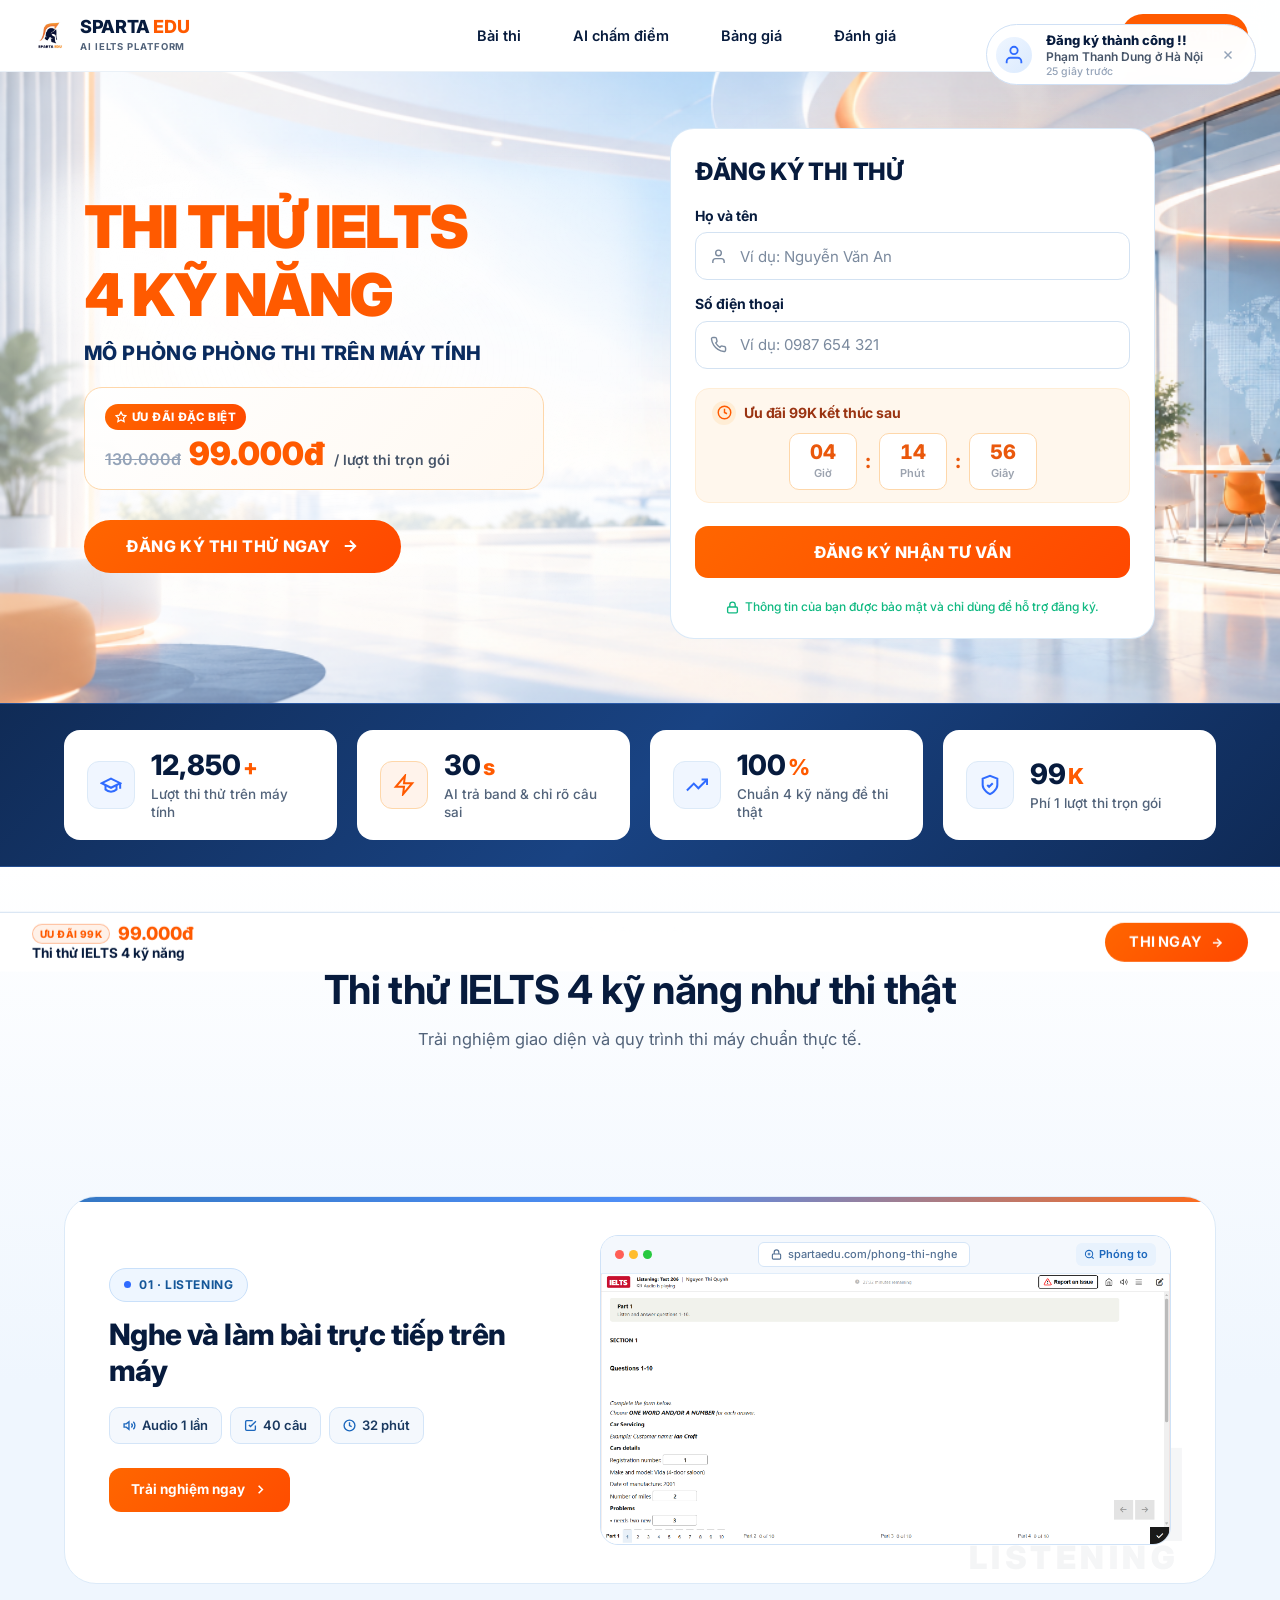
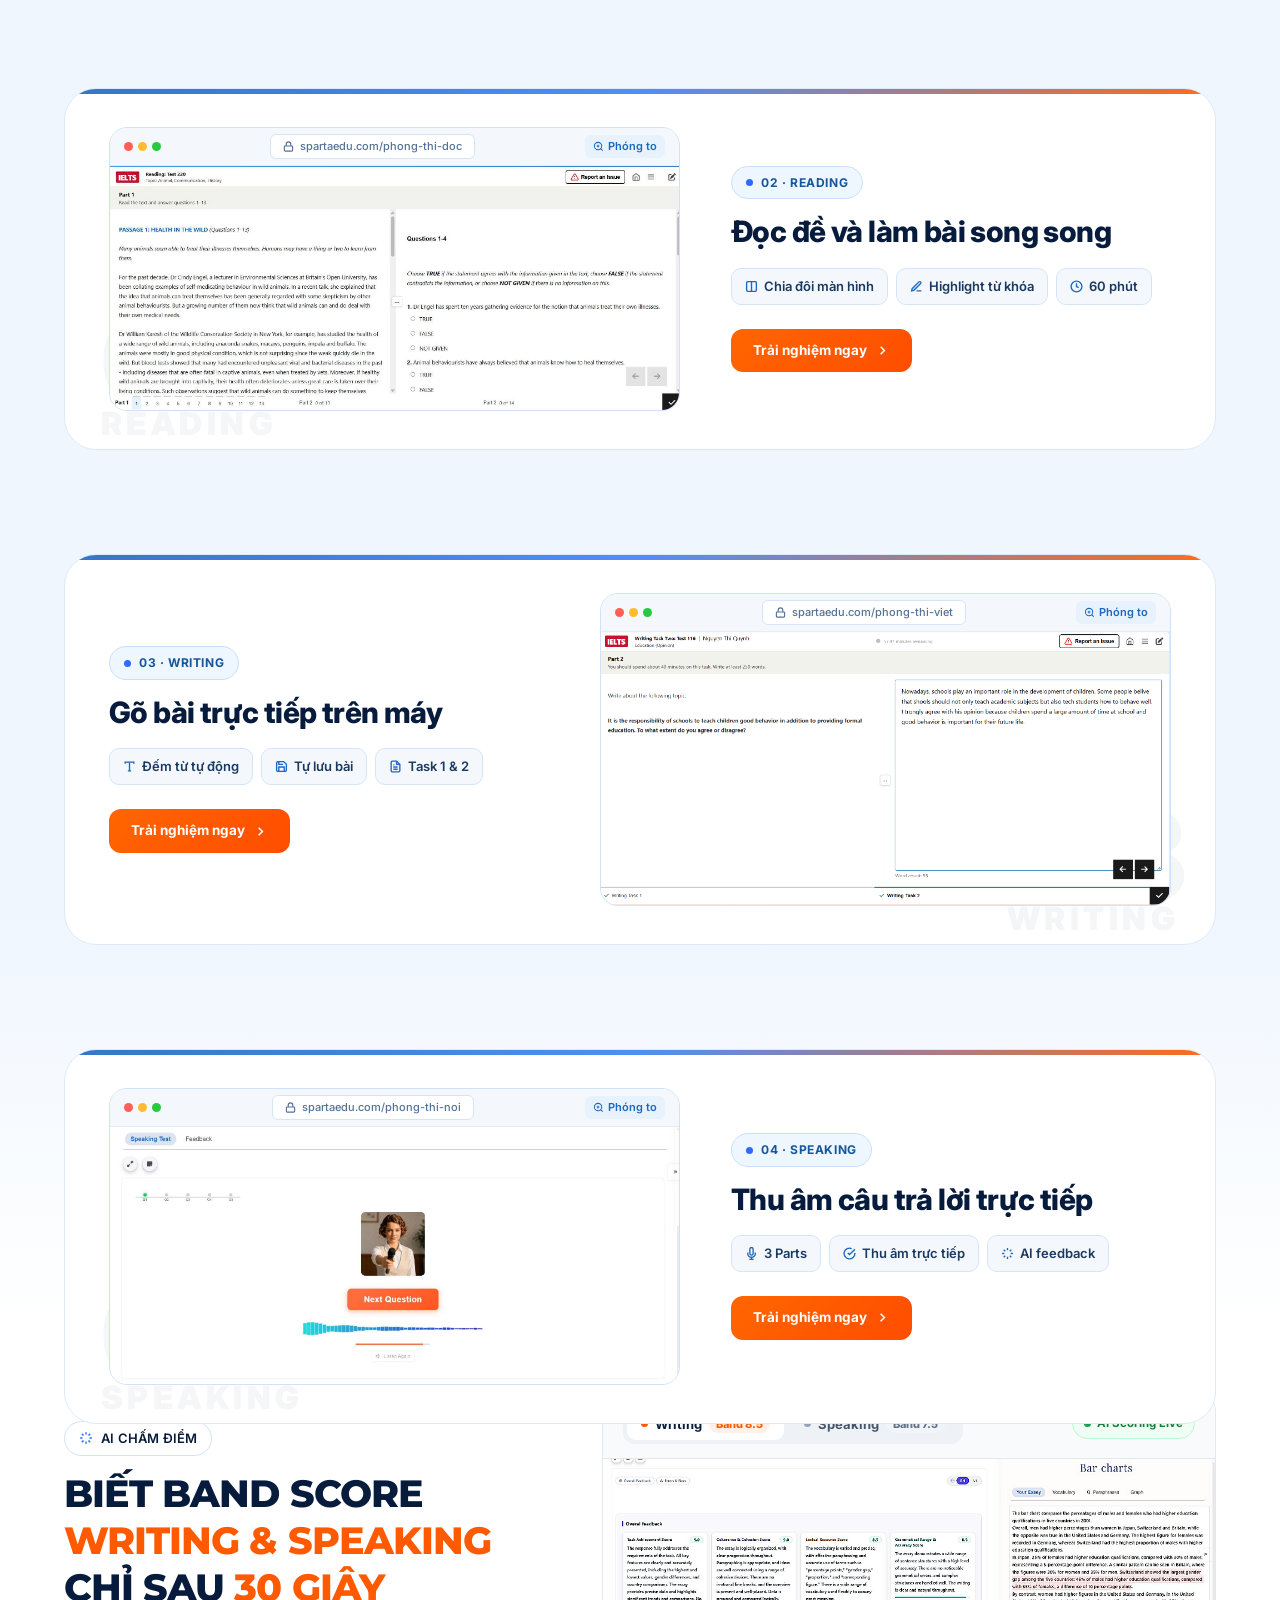
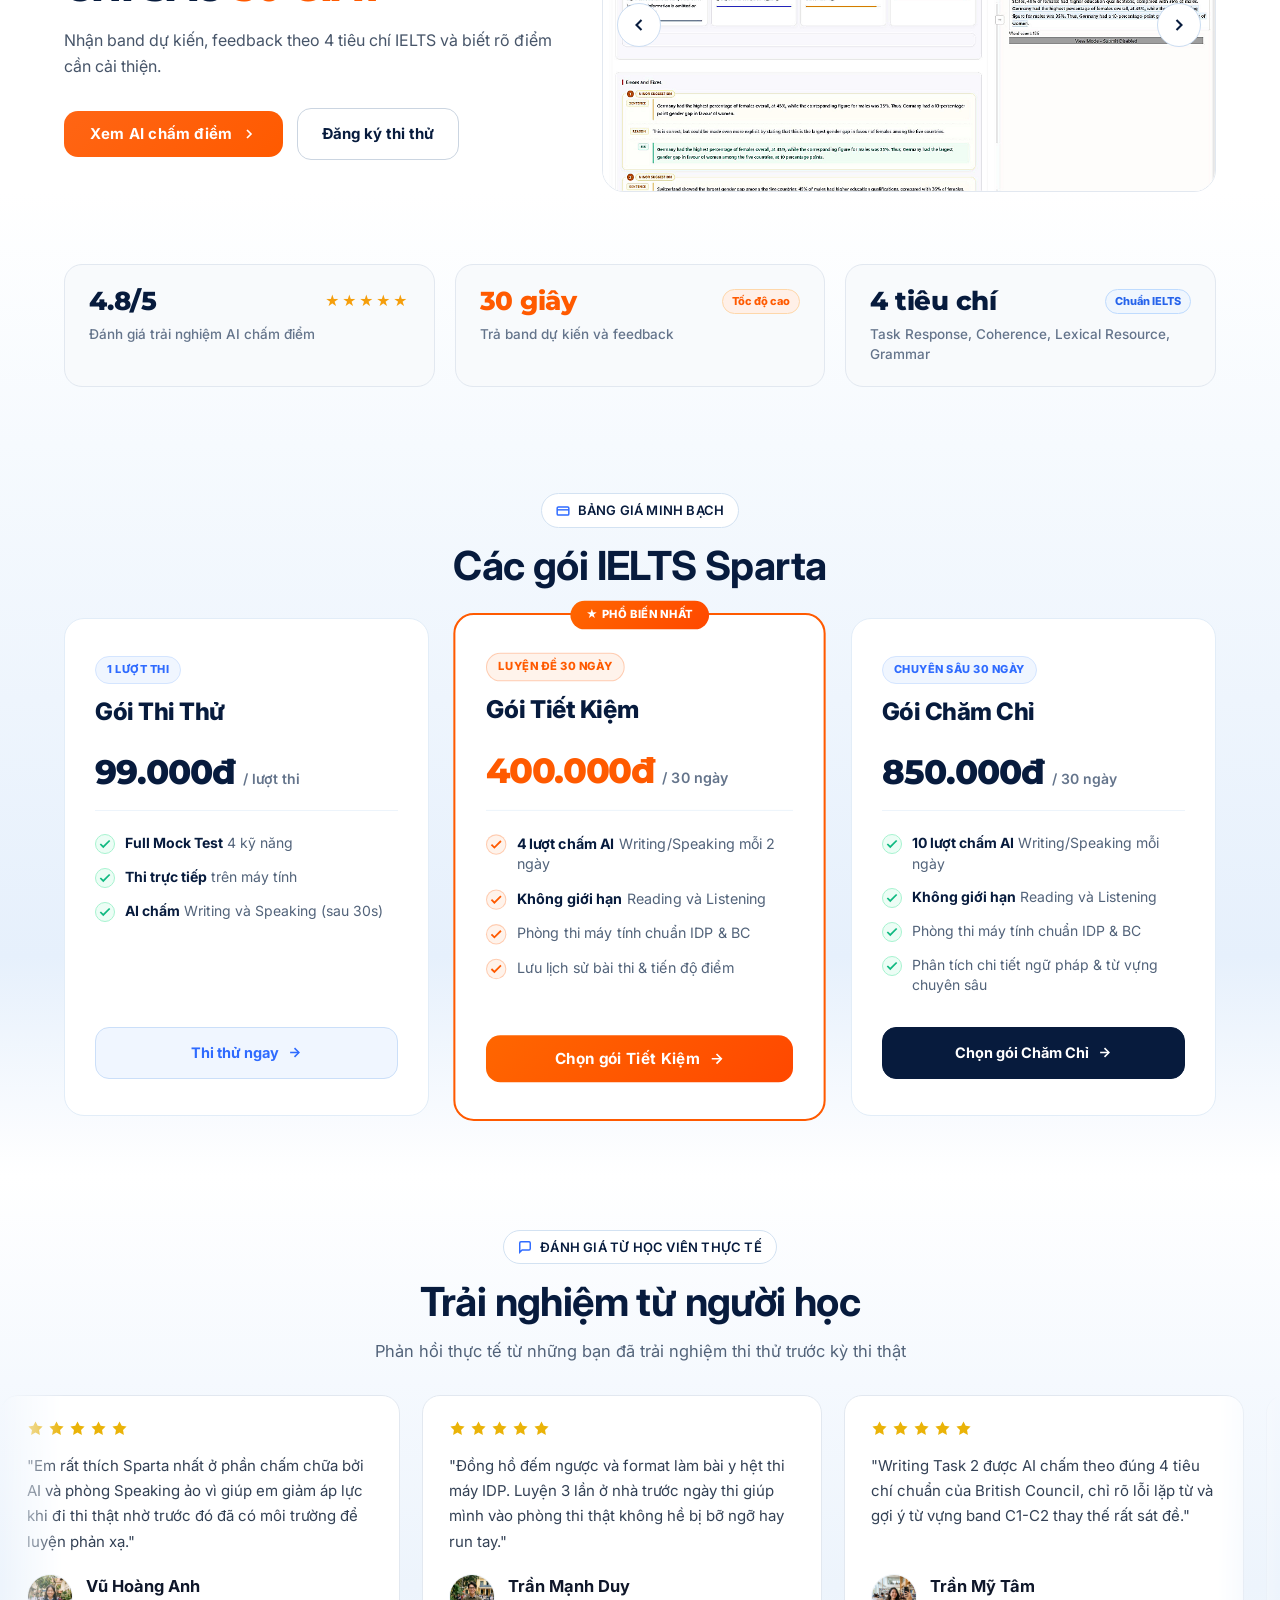
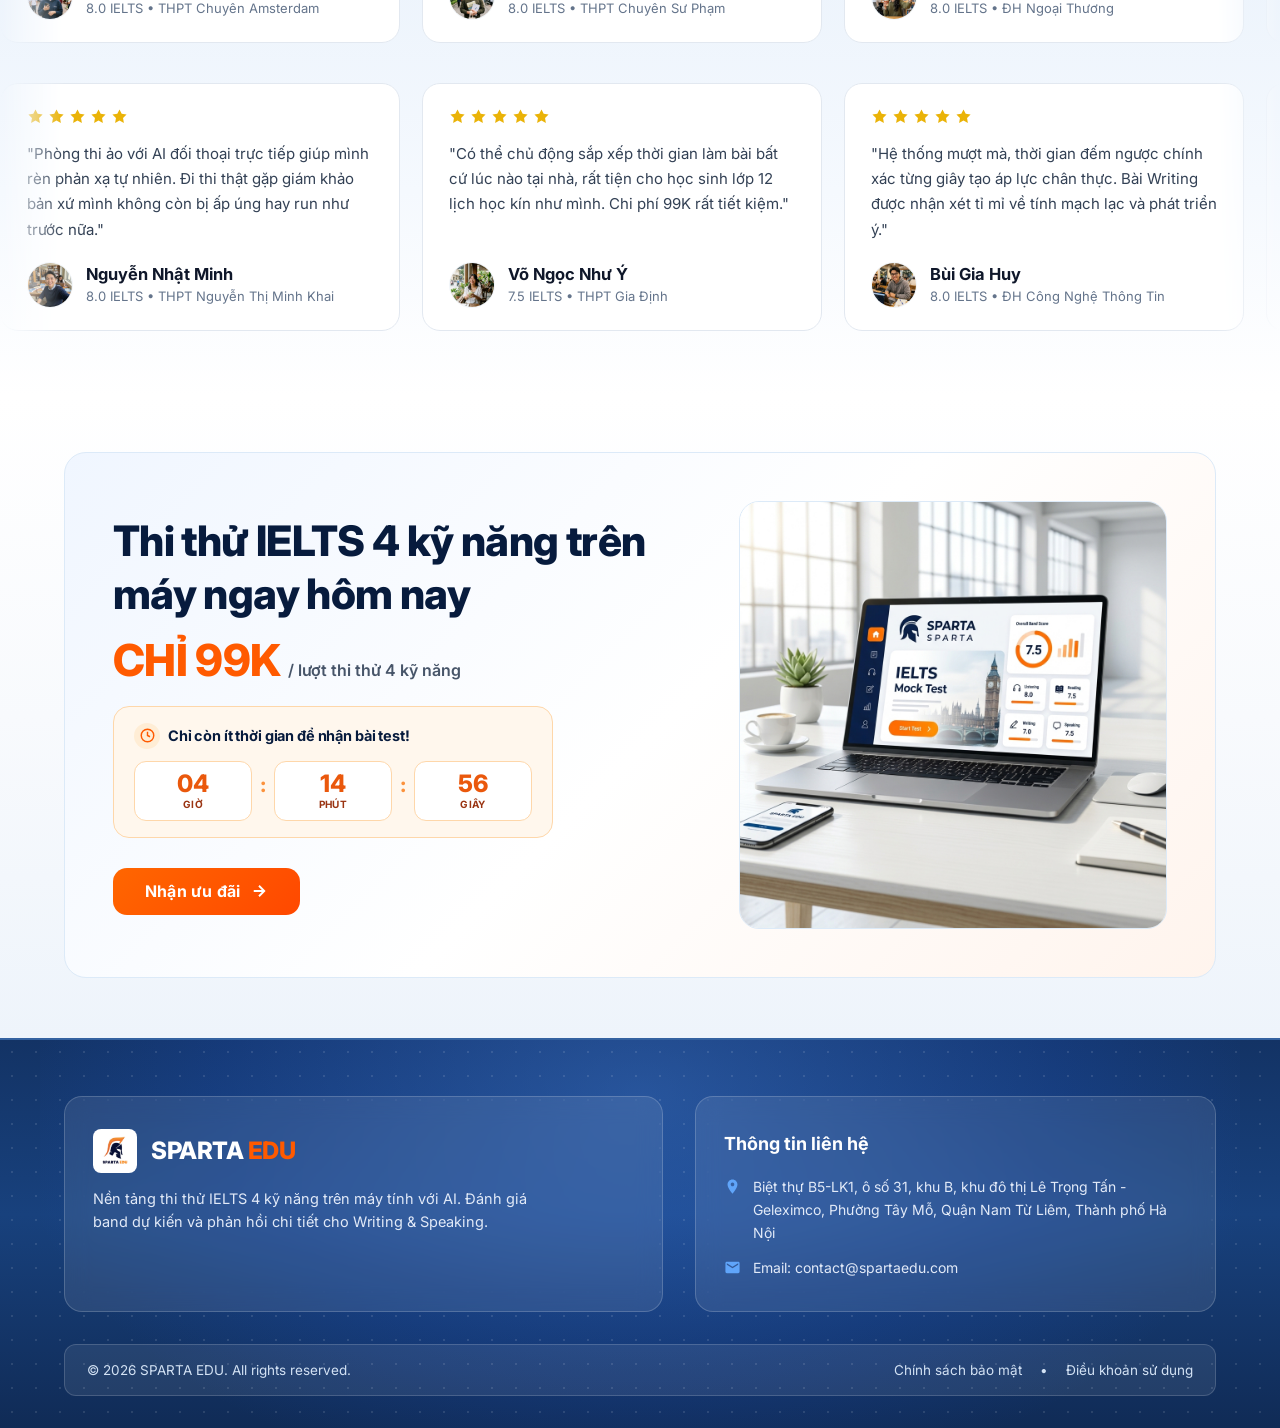
==== commit 79048f6f: "Redesign Section 2 phong cach Sticky Stacked Cards scroll giong PREP cho 4 ky nang IELTS Sparta" ====
--- a/index.html
+++ b/index.html
@@ -23,7 +23,7 @@
   <link href="https://fonts.googleapis.com/css2?family=Inter:wght@400;500;600;700;800&family=Montserrat:wght@700;800&display=swap" rel="stylesheet">
   
   <!-- Stylesheet -->
-  <link rel="stylesheet" href="styles.css?v=51">
+  <link rel="stylesheet" href="styles.css?v=52">
   
   <!-- Favicon -->
   <link rel="icon" type="image/png" href="assets/sparta-logo.png">
@@ -300,338 +300,244 @@
         <p class="section-subtitle dark-sub">Trải nghiệm giao diện và quy trình thi máy chuẩn thực tế.</p>
       </div>
 
-      <!-- Khung trình chiếu 4 kỹ năng trong 1 session duy nhất phong cách Sparta Sáng Sủa -->
-      <div class="sparta-slider-stage" id="spartaSliderStage">
-
-        <!-- Top Tab Switcher: 4 kỹ năng IELTS (Listening, Reading, Writing, Speaking) -->
-        <div class="sparta-slider-nav" role="tablist" aria-label="Select exam skill">
-          <button type="button" class="slider-nav-tab active" data-index="0" role="tab" aria-selected="true">
-            <span class="tab-index-badge">01</span>
-            <span class="tab-title">Listening</span>
-          </button>
-          <button type="button" class="slider-nav-tab" data-index="1" role="tab" aria-selected="false">
-            <span class="tab-index-badge">02</span>
-            <span class="tab-title">Reading</span>
-          </button>
-          <button type="button" class="slider-nav-tab" data-index="2" role="tab" aria-selected="false">
-            <span class="tab-index-badge">03</span>
-            <span class="tab-title">Writing</span>
-          </button>
-          <button type="button" class="slider-nav-tab" data-index="3" role="tab" aria-selected="false">
-            <span class="tab-index-badge">04</span>
-            <span class="tab-title">Speaking</span>
-          </button>
-        </div>
-
-        <!-- Viewport trượt lướt sang các kỹ năng (Slider Track Viewport) -->
-        <div class="sparta-slider-viewport" id="spartaSliderViewport">
-          <div class="sparta-slider-track" id="spartaSliderTrack">
-
-            <!-- SLIDE 1: LISTENING -->
-            <div class="sparta-slide-card active" data-index="0">
-              <div class="slide-card-inner">
-                <div class="slide-card-info">
-                  <div class="slide-card-badge">
-                    <span class="badge-dot"></span>
-                    <span>01 • LISTENING</span>
+      <!-- Sticky Stacked Cards: 4 kỹ năng IELTS Sparta (Scroll-driven stacked cards) -->
+      <div class="sparta-stacked-cards-container" id="spartaStackedContainer">
+
+        <!-- CARD 01: LISTENING (Text Left / Image Right) -->
+        <article class="sparta-stacked-card card-listening" data-card-index="0" id="stackedCardListening" style="--card-index: 0;">
+          <div class="stacked-card-watermark" aria-hidden="true">
+            <span class="watermark-num">01</span>
+            <span class="watermark-text">LISTENING</span>
+          </div>
+          <div class="stacked-card-inner">
+            <div class="stacked-card-content">
+              <div class="stacked-card-badge">
+                <span class="stacked-badge-dot"></span>
+                <span>01 · LISTENING</span>
+              </div>
+              <h3 class="stacked-card-title">Nghe và làm bài trực tiếp trên máy</h3>
+              <div class="stacked-card-pills-row">
+                <div class="stacked-pill-tag">
+                  <svg width="13" height="13" viewBox="0 0 24 24" fill="none" stroke="currentColor" stroke-width="2.5"><polygon points="11 5 6 9 2 9 2 15 6 15 11 19 11 5"/><path d="M19.07 4.93a10 10 0 0 1 0 14.14M15.54 8.46a5 5 0 0 1 0 7.07"/></svg>
+                  <span>Audio 1 lần</span>
+                </div>
+                <div class="stacked-pill-tag">
+                  <svg width="13" height="13" viewBox="0 0 24 24" fill="none" stroke="currentColor" stroke-width="2.5"><polyline points="9 11 12 14 22 4"/><path d="M21 12v7a2 2 0 0 1-2 2H5a2 2 0 0 1-2-2V5a2 2 0 0 1 2-2h11"/></svg>
+                  <span>40 câu</span>
+                </div>
+                <div class="stacked-pill-tag">
+                  <svg width="13" height="13" viewBox="0 0 24 24" fill="none" stroke="currentColor" stroke-width="2.5"><circle cx="12" cy="12" r="10"/><polyline points="12 6 12 12 16 14"/></svg>
+                  <span>32 phút</span>
+                </div>
+              </div>
+              <div class="stacked-card-action">
+                <a href="#leadFormCard" class="stacked-cta-btn">
+                  <span>Trải nghiệm ngay</span>
+                  <svg width="15" height="15" viewBox="0 0 24 24" fill="none" stroke="currentColor" stroke-width="2.5"><polyline points="9 18 15 12 9 6"/></svg>
+                </a>
+              </div>
+            </div>
+            <div class="stacked-card-media">
+              <div class="stacked-mockup-frame ai-zoom-trigger" data-zoom-img="assets/exam-listening-ui.png" data-zoom-title="Giao diện thi IELTS Listening trên máy Sparta">
+                <div class="stacked-mockup-header">
+                  <div class="mockup-dots">
+                    <span class="dot dot-r"></span>
+                    <span class="dot dot-y"></span>
+                    <span class="dot dot-g"></span>
                   </div>
-                  <h3 class="slide-card-title">Thi Nghe trên máy chuẩn quốc tế</h3>
-                  <p class="slide-card-desc">Giao diện chuẩn thi thật, tối ưu độ tập trung.</p>
-
-                  <div class="slide-card-features">
-                    <div class="slide-feature-item">
-                      <div class="slide-icon-check">
-                        <svg width="12" height="12" viewBox="0 0 24 24" fill="none" stroke="currentColor" stroke-width="2.6"><polyline points="20 6 9 17 4 12"/></svg>
-                      </div>
-                      <span><strong>Nghe 1 lần:</strong> Chỉnh âm lượng độc lập</span>
-                    </div>
-                    <div class="slide-feature-item">
-                      <div class="slide-icon-check">
-                        <svg width="12" height="12" viewBox="0 0 24 24" fill="none" stroke="currentColor" stroke-width="2.6"><polyline points="20 6 9 17 4 12"/></svg>
-                      </div>
-                      <span><strong>Đủ dạng câu:</strong> Trắc nghiệm, điền từ, bản đồ</span>
-                    </div>
-                    <div class="slide-feature-item">
-                      <div class="slide-icon-check">
-                        <svg width="12" height="12" viewBox="0 0 24 24" fill="none" stroke="currentColor" stroke-width="2.6"><polyline points="20 6 9 17 4 12"/></svg>
-                      </div>
-                      <span><strong>Gắn cờ:</strong> Đánh dấu câu để soát lại</span>
-                    </div>
-                    <div class="slide-feature-item">
-                      <div class="slide-icon-check">
-                        <svg width="12" height="12" viewBox="0 0 24 24" fill="none" stroke="currentColor" stroke-width="2.6"><polyline points="20 6 9 17 4 12"/></svg>
-                      </div>
-                      <span><strong>Bấm giờ:</strong> Tự nộp bài khi hết giờ</span>
-                    </div>
+                  <div class="mockup-url-bar">
+                    <svg width="11" height="11" viewBox="0 0 24 24" fill="none" stroke="currentColor" stroke-width="2.5"><rect x="3" y="11" width="18" height="11" rx="2"/><path d="M7 11V7a5 5 0 0 1 10 0v4"/></svg>
+                    <span>spartaedu.com/phong-thi-nghe</span>
                   </div>
-
-                  <div class="slide-card-actions">
-                    <a href="#leadFormCard" class="slide-cta-btn">
-                      <span>ĐĂNG KÝ THI THỬ NGAY</span>
-                      <svg width="14" height="14" viewBox="0 0 24 24" fill="none" stroke="currentColor" stroke-width="2.6"><line x1="5" y1="12" x2="19" y2="12"/><polyline points="12 5 19 12 12 19"/></svg>
-                    </a>
+                  <div class="mockup-zoom-tag">
+                    <svg width="11" height="11" viewBox="0 0 24 24" fill="none" stroke="currentColor" stroke-width="2.2"><circle cx="11" cy="11" r="8"/><line x1="21" y1="21" x2="16.65" y2="16.65"/><line x1="11" y1="8" x2="11" y2="14"/><line x1="8" y1="11" x2="14" y2="11"/></svg>
+                    <span>Phóng to</span>
                   </div>
                 </div>
-
-                <div class="slide-card-media">
-                  <div class="slide-mockup-frame ai-zoom-trigger" title="Bấm để xem ảnh phóng to sắc nét">
-                    <div class="slide-mockup-header">
-                      <div class="mockup-traffic-dots">
-                        <span class="dot-red"></span>
-                        <span class="dot-yellow"></span>
-                        <span class="dot-green"></span>
-                      </div>
-                      <div class="slide-mockup-address">
-                        <svg width="11" height="11" viewBox="0 0 24 24" fill="none" stroke="#FF5A00" stroke-width="2.5"><rect x="3" y="11" width="18" height="11" rx="2" ry="2"/><path d="M7 11V7a5 5 0 0 1 10 0v4"/></svg>
-                        <span>spartaedu.com/phong-thi-nghe</span>
-                      </div>
-                      <div class="slide-expand-hint">
-                        <svg width="11" height="11" viewBox="0 0 24 24" fill="none" stroke="currentColor" stroke-width="2.2"><polyline points="15 3 21 3 21 9"/><polyline points="9 21 3 21 3 15"/><line x1="21" y1="3" x2="14" y2="10"/><line x1="3" y1="21" x2="10" y2="14"/></svg>
-                        <span>Phóng to</span>
-                      </div>
-                    </div>
-                    <div class="slide-mockup-body">
-                      <img src="assets/exam-listening-ui.png" alt="Kỹ năng Nghe — Giao diện nghe và làm bài trực tiếp trên máy tính" class="slide-mockup-img" loading="eager">
-                    </div>
+                <div class="stacked-mockup-body">
+                  <img src="assets/exam-listening-ui.png" alt="Giao diện thi IELTS Listening trên máy Sparta" class="stacked-mockup-img" loading="lazy">
+                </div>
+              </div>
+            </div>
+          </div>
+        </article>
+
+        <!-- CARD 02: READING (Image Left / Text Right - Alternating) -->
+        <article class="sparta-stacked-card card-reading layout-reversed" data-card-index="1" id="stackedCardReading" style="--card-index: 1;">
+          <div class="stacked-card-watermark" aria-hidden="true">
+            <span class="watermark-num">02</span>
+            <span class="watermark-text">READING</span>
+          </div>
+          <div class="stacked-card-inner">
+            <div class="stacked-card-content">
+              <div class="stacked-card-badge">
+                <span class="stacked-badge-dot"></span>
+                <span>02 · READING</span>
+              </div>
+              <h3 class="stacked-card-title">Đọc đề và làm bài song song</h3>
+              <div class="stacked-card-pills-row">
+                <div class="stacked-pill-tag">
+                  <svg width="13" height="13" viewBox="0 0 24 24" fill="none" stroke="currentColor" stroke-width="2.5"><rect x="3" y="3" width="18" height="18" rx="2"/><line x1="12" y1="3" x2="12" y2="21"/></svg>
+                  <span>Chia đôi màn hình</span>
+                </div>
+                <div class="stacked-pill-tag">
+                  <svg width="13" height="13" viewBox="0 0 24 24" fill="none" stroke="currentColor" stroke-width="2.5"><path d="M12 20h9"/><path d="M16.5 3.5a2.121 2.121 0 0 1 3 3L7 19l-4 1 1-4L16.5 3.5z"/></svg>
+                  <span>Highlight từ khóa</span>
+                </div>
+                <div class="stacked-pill-tag">
+                  <svg width="13" height="13" viewBox="0 0 24 24" fill="none" stroke="currentColor" stroke-width="2.5"><circle cx="12" cy="12" r="10"/><polyline points="12 6 12 12 16 14"/></svg>
+                  <span>60 phút</span>
+                </div>
+              </div>
+              <div class="stacked-card-action">
+                <a href="#leadFormCard" class="stacked-cta-btn">
+                  <span>Trải nghiệm ngay</span>
+                  <svg width="15" height="15" viewBox="0 0 24 24" fill="none" stroke="currentColor" stroke-width="2.5"><polyline points="9 18 15 12 9 6"/></svg>
+                </a>
+              </div>
+            </div>
+            <div class="stacked-card-media">
+              <div class="stacked-mockup-frame ai-zoom-trigger" data-zoom-img="assets/exam-reading-ui.png" data-zoom-title="Giao diện thi IELTS Reading trên máy Sparta">
+                <div class="stacked-mockup-header">
+                  <div class="mockup-dots">
+                    <span class="dot dot-r"></span>
+                    <span class="dot dot-y"></span>
+                    <span class="dot dot-g"></span>
                   </div>
-                </div>
-              </div>
-            </div>
-
-            <!-- SLIDE 2: READING -->
-            <div class="sparta-slide-card" data-index="1">
-              <div class="slide-card-inner">
-                <div class="slide-card-info">
-                  <div class="slide-card-badge">
-                    <span class="badge-dot"></span>
-                    <span>02 • READING</span>
+                  <div class="mockup-url-bar">
+                    <svg width="11" height="11" viewBox="0 0 24 24" fill="none" stroke="currentColor" stroke-width="2.5"><rect x="3" y="11" width="18" height="11" rx="2"/><path d="M7 11V7a5 5 0 0 1 10 0v4"/></svg>
+                    <span>spartaedu.com/phong-thi-doc</span>
                   </div>
-                  <h3 class="slide-card-title">Chia đôi màn hình đọc và làm bài</h3>
-                  <p class="slide-card-desc">Đọc đề bên trái, làm bài bên phải song song.</p>
-
-                  <div class="slide-card-features">
-                    <div class="slide-feature-item">
-                      <div class="slide-icon-check">
-                        <svg width="12" height="12" viewBox="0 0 24 24" fill="none" stroke="currentColor" stroke-width="2.6"><polyline points="20 6 9 17 4 12"/></svg>
-                      </div>
-                      <span><strong>Màn hình đôi:</strong> Vừa đọc vừa làm song song</span>
-                    </div>
-                    <div class="slide-feature-item">
-                      <div class="slide-icon-check">
-                        <svg width="12" height="12" viewBox="0 0 24 24" fill="none" stroke="currentColor" stroke-width="2.6"><polyline points="20 6 9 17 4 12"/></svg>
-                      </div>
-                      <span><strong>Đánh dấu:</strong> Tô sáng từ khóa, ghi chú nhanh</span>
-                    </div>
-                    <div class="slide-feature-item">
-                      <div class="slide-icon-check">
-                        <svg width="12" height="12" viewBox="0 0 24 24" fill="none" stroke="currentColor" stroke-width="2.6"><polyline points="20 6 9 17 4 12"/></svg>
-                      </div>
-                      <span><strong>Cỡ chữ:</strong> Phóng to thu nhỏ dễ nhìn</span>
-                    </div>
-                    <div class="slide-feature-item">
-                      <div class="slide-icon-check">
-                        <svg width="12" height="12" viewBox="0 0 24 24" fill="none" stroke="currentColor" stroke-width="2.6"><polyline points="20 6 9 17 4 12"/></svg>
-                      </div>
-                      <span><strong>Nhắc giờ:</strong> Cảnh báo 10 và 5 phút cuối</span>
-                    </div>
+                  <div class="mockup-zoom-tag">
+                    <svg width="11" height="11" viewBox="0 0 24 24" fill="none" stroke="currentColor" stroke-width="2.2"><circle cx="11" cy="11" r="8"/><line x1="21" y1="21" x2="16.65" y2="16.65"/><line x1="11" y1="8" x2="11" y2="14"/><line x1="8" y1="11" x2="14" y2="11"/></svg>
+                    <span>Phóng to</span>
                   </div>
-
-                  <div class="slide-card-actions">
-                    <a href="#leadFormCard" class="slide-cta-btn">
-                      <span>ĐĂNG KÝ THI THỬ NGAY</span>
-                      <svg width="14" height="14" viewBox="0 0 24 24" fill="none" stroke="currentColor" stroke-width="2.6"><line x1="5" y1="12" x2="19" y2="12"/><polyline points="12 5 19 12 12 19"/></svg>
-                    </a>
+                </div>
+                <div class="stacked-mockup-body">
+                  <img src="assets/exam-reading-ui.png" alt="Giao diện thi IELTS Reading trên máy Sparta" class="stacked-mockup-img" loading="lazy">
+                </div>
+              </div>
+            </div>
+          </div>
+        </article>
+
+        <!-- CARD 03: WRITING (Text Left / Image Right) -->
+        <article class="sparta-stacked-card card-writing" data-card-index="2" id="stackedCardWriting" style="--card-index: 2;">
+          <div class="stacked-card-watermark" aria-hidden="true">
+            <span class="watermark-num">03</span>
+            <span class="watermark-text">WRITING</span>
+          </div>
+          <div class="stacked-card-inner">
+            <div class="stacked-card-content">
+              <div class="stacked-card-badge">
+                <span class="stacked-badge-dot"></span>
+                <span>03 · WRITING</span>
+              </div>
+              <h3 class="stacked-card-title">Gõ bài trực tiếp trên máy</h3>
+              <div class="stacked-card-pills-row">
+                <div class="stacked-pill-tag">
+                  <svg width="13" height="13" viewBox="0 0 24 24" fill="none" stroke="currentColor" stroke-width="2.5"><polyline points="4 7 4 4 20 4 20 7"/><line x1="9" y1="20" x2="15" y2="20"/><line x1="12" y1="4" x2="12" y2="20"/></svg>
+                  <span>Đếm từ tự động</span>
+                </div>
+                <div class="stacked-pill-tag">
+                  <svg width="13" height="13" viewBox="0 0 24 24" fill="none" stroke="currentColor" stroke-width="2.5"><path d="M19 21H5a2 2 0 0 1-2-2V5a2 2 0 0 1 2-2h11l5 5v11a2 2 0 0 1-2 2z"/><polyline points="17 21 17 13 7 13 7 21"/><polyline points="7 3 7 8 15 8"/></svg>
+                  <span>Tự lưu bài</span>
+                </div>
+                <div class="stacked-pill-tag">
+                  <svg width="13" height="13" viewBox="0 0 24 24" fill="none" stroke="currentColor" stroke-width="2.5"><path d="M14 2H6a2 2 0 0 0-2 2v16a2 2 0 0 0 2 2h12a2 2 0 0 0 2-2V8z"/><polyline points="14 2 14 8 20 8"/><line x1="16" y1="13" x2="8" y2="13"/><line x1="16" y1="17" x2="8" y2="17"/><polyline points="10 9 9 9 8 9"/></svg>
+                  <span>Task 1 & 2</span>
+                </div>
+              </div>
+              <div class="stacked-card-action">
+                <a href="#leadFormCard" class="stacked-cta-btn">
+                  <span>Trải nghiệm ngay</span>
+                  <svg width="15" height="15" viewBox="0 0 24 24" fill="none" stroke="currentColor" stroke-width="2.5"><polyline points="9 18 15 12 9 6"/></svg>
+                </a>
+              </div>
+            </div>
+            <div class="stacked-card-media">
+              <div class="stacked-mockup-frame ai-zoom-trigger" data-zoom-img="assets/exam-writing-ui.png" data-zoom-title="Giao diện thi IELTS Writing trên máy Sparta">
+                <div class="stacked-mockup-header">
+                  <div class="mockup-dots">
+                    <span class="dot dot-r"></span>
+                    <span class="dot dot-y"></span>
+                    <span class="dot dot-g"></span>
                   </div>
-                </div>
-
-                <div class="slide-card-media">
-                  <div class="slide-mockup-frame ai-zoom-trigger" title="Bấm để xem ảnh phóng to sắc nét">
-                    <div class="slide-mockup-header">
-                      <div class="mockup-traffic-dots">
-                        <span class="dot-red"></span>
-                        <span class="dot-yellow"></span>
-                        <span class="dot-green"></span>
-                      </div>
-                      <div class="slide-mockup-address">
-                        <svg width="11" height="11" viewBox="0 0 24 24" fill="none" stroke="#FF5A00" stroke-width="2.5"><rect x="3" y="11" width="18" height="11" rx="2" ry="2"/><path d="M7 11V7a5 5 0 0 1 10 0v4"/></svg>
-                        <span>spartaedu.com/phong-thi-doc</span>
-                      </div>
-                      <div class="slide-expand-hint">
-                        <svg width="11" height="11" viewBox="0 0 24 24" fill="none" stroke="currentColor" stroke-width="2.2"><polyline points="15 3 21 3 21 9"/><polyline points="9 21 3 21 3 15"/><line x1="21" y1="3" x2="14" y2="10"/><line x1="3" y1="21" x2="10" y2="14"/></svg>
-                        <span>Phóng to</span>
-                      </div>
-                    </div>
-                    <div class="slide-mockup-body">
-                      <img src="assets/exam-reading-ui.png" alt="Kỹ năng Đọc — Đọc đề và làm bài trên màn hình chia đôi song song" class="slide-mockup-img" loading="lazy">
-                    </div>
+                  <div class="mockup-url-bar">
+                    <svg width="11" height="11" viewBox="0 0 24 24" fill="none" stroke="currentColor" stroke-width="2.5"><rect x="3" y="11" width="18" height="11" rx="2"/><path d="M7 11V7a5 5 0 0 1 10 0v4"/></svg>
+                    <span>spartaedu.com/phong-thi-viet</span>
                   </div>
-                </div>
-              </div>
-            </div>
-
-            <!-- SLIDE 3: WRITING -->
-            <div class="sparta-slide-card" data-index="2">
-              <div class="slide-card-inner">
-                <div class="slide-card-info">
-                  <div class="slide-card-badge">
-                    <span class="badge-dot"></span>
-                    <span>03 • WRITING</span>
+                  <div class="mockup-zoom-tag">
+                    <svg width="11" height="11" viewBox="0 0 24 24" fill="none" stroke="currentColor" stroke-width="2.2"><circle cx="11" cy="11" r="8"/><line x1="21" y1="21" x2="16.65" y2="16.65"/><line x1="11" y1="8" x2="11" y2="14"/><line x1="8" y1="11" x2="14" y2="11"/></svg>
+                    <span>Phóng to</span>
                   </div>
-                  <h3 class="slide-card-title">Đếm từ và tự động lưu bài liên tục</h3>
-                  <p class="slide-card-desc">Trình gõ chuẩn thi máy, kiểm soát thời gian chính xác.</p>
-
-                  <div class="slide-card-features">
-                    <div class="slide-feature-item">
-                      <div class="slide-icon-check">
-                        <svg width="12" height="12" viewBox="0 0 24 24" fill="none" stroke="currentColor" stroke-width="2.6"><polyline points="20 6 9 17 4 12"/></svg>
-                      </div>
-                      <span><strong>Đếm từ:</strong> Cập nhật số từ tức thì 2 phần thi</span>
-                    </div>
-                    <div class="slide-feature-item">
-                      <div class="slide-icon-check">
-                        <svg width="12" height="12" viewBox="0 0 24 24" fill="none" stroke="currentColor" stroke-width="2.6"><polyline points="20 6 9 17 4 12"/></svg>
-                      </div>
-                      <span><strong>Tự lưu bài:</strong> Lưu liên tục, chống mất dữ liệu</span>
-                    </div>
-                    <div class="slide-feature-item">
-                      <div class="slide-icon-check">
-                        <svg width="12" height="12" viewBox="0 0 24 24" fill="none" stroke="currentColor" stroke-width="2.6"><polyline points="20 6 9 17 4 12"/></svg>
-                      </div>
-                      <span><strong>Phím tắt:</strong> Cắt, sao chép, dán chuẩn quy chế</span>
-                    </div>
-                    <div class="slide-feature-item">
-                      <div class="slide-icon-check">
-                        <svg width="12" height="12" viewBox="0 0 24 24" fill="none" stroke="currentColor" stroke-width="2.6"><polyline points="20 6 9 17 4 12"/></svg>
-                      </div>
-                      <span><strong>Khóa soát lỗi:</strong> Tắt tự sửa từ đúng chuẩn thi thật</span>
-                    </div>
+                </div>
+                <div class="stacked-mockup-body">
+                  <img src="assets/exam-writing-ui.png" alt="Giao diện thi IELTS Writing trên máy Sparta" class="stacked-mockup-img" loading="lazy">
+                </div>
+              </div>
+            </div>
+          </div>
+        </article>
+
+        <!-- CARD 04: SPEAKING (Image Left / Text Right - Alternating) -->
+        <article class="sparta-stacked-card card-speaking layout-reversed" data-card-index="3" id="stackedCardSpeaking" style="--card-index: 3;">
+          <div class="stacked-card-watermark" aria-hidden="true">
+            <span class="watermark-num">04</span>
+            <span class="watermark-text">SPEAKING</span>
+          </div>
+          <div class="stacked-card-inner">
+            <div class="stacked-card-content">
+              <div class="stacked-card-badge">
+                <span class="stacked-badge-dot"></span>
+                <span>04 · SPEAKING</span>
+              </div>
+              <h3 class="stacked-card-title">Thu âm câu trả lời trực tiếp</h3>
+              <div class="stacked-card-pills-row">
+                <div class="stacked-pill-tag">
+                  <svg width="13" height="13" viewBox="0 0 24 24" fill="none" stroke="currentColor" stroke-width="2.5"><path d="M12 1a3 3 0 0 0-3 3v8a3 3 0 0 0 6 0V4a3 3 0 0 0-3-3z"/><path d="M19 10v2a7 7 0 0 1-14 0v-2"/><line x1="12" y1="19" x2="12" y2="23"/><line x1="8" y1="23" x2="16" y2="23"/></svg>
+                  <span>3 Parts</span>
+                </div>
+                <div class="stacked-pill-tag">
+                  <svg width="13" height="13" viewBox="0 0 24 24" fill="none" stroke="currentColor" stroke-width="2.5"><path d="M22 11.08V12a10 10 0 1 1-5.93-9.14"/><polyline points="22 4 12 14.01 9 11.01"/></svg>
+                  <span>Thu âm trực tiếp</span>
+                </div>
+                <div class="stacked-pill-tag">
+                  <svg width="13" height="13" viewBox="0 0 24 24" fill="none" stroke="currentColor" stroke-width="2.5"><path d="M12 2v4M12 18v4M4.93 4.93l2.83 2.83M16.24 16.24l2.83 2.83M2 12h4M18 12h4M4.93 19.07l2.83-2.83M16.24 7.76l2.83-2.83"/></svg>
+                  <span>AI feedback</span>
+                </div>
+              </div>
+              <div class="stacked-card-action">
+                <a href="#leadFormCard" class="stacked-cta-btn">
+                  <span>Trải nghiệm ngay</span>
+                  <svg width="15" height="15" viewBox="0 0 24 24" fill="none" stroke="currentColor" stroke-width="2.5"><polyline points="9 18 15 12 9 6"/></svg>
+                </a>
+              </div>
+            </div>
+            <div class="stacked-card-media">
+              <div class="stacked-mockup-frame ai-zoom-trigger" data-zoom-img="assets/exam-speaking-ui.png" data-zoom-title="Giao diện thi IELTS Speaking trên máy Sparta">
+                <div class="stacked-mockup-header">
+                  <div class="mockup-dots">
+                    <span class="dot dot-r"></span>
+                    <span class="dot dot-y"></span>
+                    <span class="dot dot-g"></span>
                   </div>
-
-                  <div class="slide-card-actions">
-                    <a href="#leadFormCard" class="slide-cta-btn">
-                      <span>ĐĂNG KÝ THI THỬ NGAY</span>
-                      <svg width="14" height="14" viewBox="0 0 24 24" fill="none" stroke="currentColor" stroke-width="2.6"><line x1="5" y1="12" x2="19" y2="12"/><polyline points="12 5 19 12 12 19"/></svg>
-                    </a>
+                  <div class="mockup-url-bar">
+                    <svg width="11" height="11" viewBox="0 0 24 24" fill="none" stroke="currentColor" stroke-width="2.5"><rect x="3" y="11" width="18" height="11" rx="2"/><path d="M7 11V7a5 5 0 0 1 10 0v4"/></svg>
+                    <span>spartaedu.com/phong-thi-noi</span>
                   </div>
-                </div>
-
-                <div class="slide-card-media">
-                  <div class="slide-mockup-frame ai-zoom-trigger" title="Bấm để xem ảnh phóng to sắc nét">
-                    <div class="slide-mockup-header">
-                      <div class="mockup-traffic-dots">
-                        <span class="dot-red"></span>
-                        <span class="dot-yellow"></span>
-                        <span class="dot-green"></span>
-                      </div>
-                      <div class="slide-mockup-address">
-                        <svg width="11" height="11" viewBox="0 0 24 24" fill="none" stroke="#FF5A00" stroke-width="2.5"><rect x="3" y="11" width="18" height="11" rx="2" ry="2"/><path d="M7 11V7a5 5 0 0 1 10 0v4"/></svg>
-                        <span>spartaedu.com/phong-thi-viet</span>
-                      </div>
-                      <div class="slide-expand-hint">
-                        <svg width="11" height="11" viewBox="0 0 24 24" fill="none" stroke="currentColor" stroke-width="2.2"><polyline points="15 3 21 3 21 9"/><polyline points="9 21 3 21 3 15"/><line x1="21" y1="3" x2="14" y2="10"/><line x1="3" y1="21" x2="10" y2="14"/></svg>
-                        <span>Phóng to</span>
-                      </div>
-                    </div>
-                    <div class="slide-mockup-body">
-                      <img src="assets/exam-writing-ui.png" alt="Kỹ năng Viết — Soạn thảo bài tự luận và theo dõi số từ trực tiếp" class="slide-mockup-img" loading="lazy">
-                    </div>
+                  <div class="mockup-zoom-tag">
+                    <svg width="11" height="11" viewBox="0 0 24 24" fill="none" stroke="currentColor" stroke-width="2.2"><circle cx="11" cy="11" r="8"/><line x1="21" y1="21" x2="16.65" y2="16.65"/><line x1="11" y1="8" x2="11" y2="14"/><line x1="8" y1="11" x2="14" y2="11"/></svg>
+                    <span>Phóng to</span>
                   </div>
                 </div>
-              </div>
-            </div>
-
-            <!-- SLIDE 4: SPEAKING -->
-            <div class="sparta-slide-card" data-index="3">
-              <div class="slide-card-inner">
-                <div class="slide-card-info">
-                  <div class="slide-card-badge">
-                    <span class="badge-dot"></span>
-                    <span>04 • SPEAKING</span>
-                  </div>
-                  <h3 class="slide-card-title">Đối thoại trực tiếp với giám khảo ảo</h3>
-                  <p class="slide-card-desc">Luyện phản xạ tự nhiên, làm quen tâm lý thi thật.</p>
-
-                  <div class="slide-card-features">
-                    <div class="slide-feature-item">
-                      <div class="slide-icon-check">
-                        <svg width="12" height="12" viewBox="0 0 24 24" fill="none" stroke="currentColor" stroke-width="2.6"><polyline points="20 6 9 17 4 12"/></svg>
-                      </div>
-                      <span><strong>Hỏi đáp 1:1:</strong> Phản xạ giao tiếp thời gian thực</span>
-                    </div>
-                    <div class="slide-feature-item">
-                      <div class="slide-icon-check">
-                        <svg width="12" height="12" viewBox="0 0 24 24" fill="none" stroke="currentColor" stroke-width="2.6"><polyline points="20 6 9 17 4 12"/></svg>
-                      </div>
-                      <span><strong>Đếm ngược chuẩn:</strong> Canh đúng thời gian từng phần thi</span>
-                    </div>
-                    <div class="slide-feature-item">
-                      <div class="slide-icon-check">
-                        <svg width="12" height="12" viewBox="0 0 24 24" fill="none" stroke="currentColor" stroke-width="2.6"><polyline points="20 6 9 17 4 12"/></svg>
-                      </div>
-                      <span><strong>Thu âm rõ nét:</strong> Ghi âm chuẩn để AI chấm điểm</span>
-                    </div>
-                    <div class="slide-feature-item">
-                      <div class="slide-icon-check">
-                        <svg width="12" height="12" viewBox="0 0 24 24" fill="none" stroke="currentColor" stroke-width="2.6"><polyline points="20 6 9 17 4 12"/></svg>
-                      </div>
-                      <span><strong>Bảo mật:</strong> Lưu bài an toàn tuyệt đối</span>
-                    </div>
-                  </div>
-
-                  <div class="slide-card-actions">
-                    <a href="#leadFormCard" class="slide-cta-btn">
-                      <span>ĐĂNG KÝ THI THỬ NGAY</span>
-                      <svg width="14" height="14" viewBox="0 0 24 24" fill="none" stroke="currentColor" stroke-width="2.6"><line x1="5" y1="12" x2="19" y2="12"/><polyline points="12 5 19 12 12 19"/></svg>
-                    </a>
-                  </div>
-                </div>
-
-                <div class="slide-card-media">
-                  <div class="slide-mockup-frame ai-zoom-trigger" title="Bấm để xem ảnh phóng to sắc nét">
-                    <div class="slide-mockup-header">
-                      <div class="mockup-traffic-dots">
-                        <span class="dot-red"></span>
-                        <span class="dot-yellow"></span>
-                        <span class="dot-green"></span>
-                      </div>
-                      <div class="slide-mockup-address">
-                        <svg width="11" height="11" viewBox="0 0 24 24" fill="none" stroke="#FF5A00" stroke-width="2.5"><rect x="3" y="11" width="18" height="11" rx="2" ry="2"/><path d="M7 11V7a5 5 0 0 1 10 0v4"/></svg>
-                        <span>spartaedu.com/phong-thi-noi</span>
-                      </div>
-                      <div class="slide-expand-hint">
-                        <svg width="11" height="11" viewBox="0 0 24 24" fill="none" stroke="currentColor" stroke-width="2.2"><polyline points="15 3 21 3 21 9"/><polyline points="9 21 3 21 3 15"/><line x1="21" y1="3" x2="14" y2="10"/><line x1="3" y1="21" x2="10" y2="14"/></svg>
-                        <span>Phóng to</span>
-                      </div>
-                    </div>
-                    <div class="slide-mockup-body">
-                      <img src="assets/exam-speaking-ui.png" alt="Kỹ năng Nói — Thu âm câu trả lời và tương tác trực tiếp cùng giám khảo" class="slide-mockup-img" loading="lazy">
-                    </div>
-                  </div>
-                </div>
-              </div>
-            </div>
-
-          </div>
-        </div>
-
-        <!-- Thanh điều khiển trượt lướt dưới: Nút Prev/Next & Gợi ý lướt & Bộ đếm -->
-        <div class="sparta-slider-bottom-bar">
-          <div class="slider-swipe-hint">
-            <svg width="16" height="16" viewBox="0 0 24 24" fill="none" stroke="currentColor" stroke-width="2.2"><rect x="5" y="2" width="14" height="20" rx="7"/><line x1="12" y1="6" x2="12" y2="10"/></svg>
-            <span>Lướt hoặc cuộn chuột để đổi kỹ năng</span>
-            <svg width="14" height="14" viewBox="0 0 24 24" fill="none" stroke="currentColor" stroke-width="2.5" class="arrow-swipe-right"><polyline points="9 18 15 12 9 6"/></svg>
-          </div>
-
-          <div class="slider-nav-controls">
-            <button type="button" class="slider-arrow-btn slider-prev-btn" id="sliderPrevBtn" aria-label="Kỹ năng trước" disabled>
-              <svg width="16" height="16" viewBox="0 0 24 24" fill="none" stroke="currentColor" stroke-width="2.8"><polyline points="15 18 9 12 15 6"/></svg>
-            </button>
-            <div class="slider-counter-badge" id="sliderCounter">01 / 04</div>
-            <button type="button" class="slider-arrow-btn slider-next-btn" id="sliderNextBtn" aria-label="Kỹ năng tiếp theo">
-              <svg width="16" height="16" viewBox="0 0 24 24" fill="none" stroke="currentColor" stroke-width="2.8"><polyline points="9 18 15 12 9 6"/></svg>
-            </button>
-          </div>
-        </div>
+                <div class="stacked-mockup-body">
+                  <img src="assets/exam-speaking-ui.png" alt="Giao diện thi IELTS Speaking trên máy Sparta" class="stacked-mockup-img" loading="lazy">
+                </div>
+              </div>
+            </div>
+          </div>
+        </article>
 
       </div>
     </div>
@@ -1909,6 +1815,6 @@
   </aside>
 
   <!-- JavaScript -->
-  <script src="app.js?v=21"></script>
+  <script src="app.js?v=22"></script>
 </body>
 </html>
--- a/styles.css
+++ b/styles.css
@@ -1762,510 +1762,404 @@
   position: relative;
 }
 
-/* 1. Main Stage Container: Nền 1 màu xanh đồng nhất, phẳng mịn, không loang */
-.sparta-slider-stage {
+/* ==========================================================================
+   SPARTA STICKY STACKED CARDS — 4 SKILLS EXAM SHOWCASE (PREP-STYLE SCROLL)
+   Scroll-driven stacked cards with position: sticky, subtle scale (1 -> 0.965),
+   light dimming, depth shadow & alternating desktop layout.
+   ========================================================================== */
+
+.sparta-stacked-cards-container {
   max-width: 1180px;
-  margin: 22px auto 0;
-  background: #DCEEFE;
-  border: 1.5px solid #94C1F5;
-  border-radius: 28px;
-  box-shadow: 0 16px 44px -8px rgba(24, 76, 172, 0.12), 0 4px 16px rgba(7, 27, 61, 0.04);
-  padding: 24px 28px 18px;
+  margin: 32px auto 0;
   position: relative;
+  padding-bottom: 24px;
+}
+
+/* Individual Stacked Card: bo góc mạnh 32px, style Sparta */
+.sparta-stacked-card {
+  position: -webkit-sticky;
+  position: sticky;
+  top: calc(96px + (var(--card-index, 0) * 28px));
+  z-index: calc(var(--card-index, 0) + 1);
+  background: #FFFFFF;
+  border: 1.5px solid #DCEAF8;
+  border-radius: 32px;
+  box-shadow: 0 16px 44px -8px rgba(7, 27, 61, 0.12), 0 4px 16px rgba(7, 27, 61, 0.04);
+  padding: 38px 44px;
+  margin-bottom: 76px;
   overflow: hidden;
-}
-
-/* 2. Top Tab Switcher: 4 Tabs sáng sủa nổi bật trên nền xanh nhạt */
-.sparta-slider-nav {
-  display: flex;
-  align-items: center;
-  justify-content: center;
+  position: relative;
+  transform-origin: top center;
+  will-change: transform, filter, opacity;
+  transition: transform 0.15s cubic-bezier(0.2, 0, 0, 1), filter 0.15s ease, opacity 0.15s ease, box-shadow 0.25s ease;
+}
+
+.sparta-stacked-card:last-child {
+  margin-bottom: 0;
+}
+
+/* Subtle Sparta Top Accent Line */
+.sparta-stacked-card::before {
+  content: '';
+  position: absolute;
+  top: 0;
+  left: 0;
+  right: 0;
+  height: 5px;
+  background: linear-gradient(90deg, #1D68BD 0%, #3B82F6 50%, #FF5A00 100%);
+  opacity: 0.9;
+}
+
+/* Large Subtle Background Watermark (01 / 02 / 03 / 04 & LISTENING...) */
+.stacked-card-watermark {
+  position: absolute;
+  right: 36px;
+  bottom: 12px;
+  display: flex;
+  flex-direction: column;
+  align-items: flex-end;
+  justify-content: flex-end;
+  pointer-events: none;
+  user-select: none;
+  z-index: 0;
+  line-height: 0.85;
+  opacity: 0.038;
+}
+
+.stacked-card-watermark .watermark-num {
+  font-family: var(--font-family);
+  font-size: clamp(80px, 10vw, 130px);
+  font-weight: 900;
+  color: #071B3D;
+  letter-spacing: -0.06em;
+}
+
+.stacked-card-watermark .watermark-text {
+  font-family: var(--font-family);
+  font-size: clamp(20px, 2.5vw, 34px);
+  font-weight: 900;
+  color: #071B3D;
+  letter-spacing: 0.14em;
+  margin-top: -6px;
+}
+
+/* Watermark position for alternating layout */
+.sparta-stacked-card.layout-reversed .stacked-card-watermark {
+  right: auto;
+  left: 36px;
+  align-items: flex-start;
+}
+
+/* Card Inner Flex Container */
+.stacked-card-inner {
+  position: relative;
+  z-index: 1;
+  display: flex;
+  align-items: center;
+  justify-content: space-between;
+  gap: clamp(28px, 4vw, 56px);
+}
+
+.sparta-stacked-card.layout-reversed .stacked-card-inner {
+  flex-direction: row-reverse;
+}
+
+/* Text Content Column: 50% Desktop */
+.stacked-card-content {
+  flex: 0 0 42%;
+  max-width: 440px;
+}
+
+/* Badge (01 · LISTENING) */
+.stacked-card-badge {
+  display: inline-flex;
+  align-items: center;
   gap: 8px;
-  background: rgba(255, 255, 255, 0.95);
-  border: 1.5px solid #B0D3F8;
-  padding: 5px;
-  border-radius: 16px;
-  max-width: 640px;
-  margin: 0 auto 22px;
-  box-shadow: 0 4px 16px rgba(7, 27, 61, 0.06);
-}
-
-.slider-nav-tab {
-  flex: 1;
-  background: transparent;
-  color: #334E68;
-  border: none;
-  padding: 8px 16px;
-  border-radius: 11px;
-  font-size: 13.5px;
+  padding: 6px 14px;
+  background: #EEF6FF;
+  border: 1px solid #C9E0FA;
+  border-radius: 999px;
+  font-size: 12px;
   font-weight: 700;
-  display: inline-flex;
-  align-items: center;
-  justify-content: center;
-  gap: 8px;
-  cursor: pointer;
-  transition: all 0.22s cubic-bezier(0.16, 1, 0.3, 1);
-  white-space: nowrap;
-}
-
-.slider-nav-tab .tab-index-badge {
-  font-size: 11px;
-  font-weight: 800;
-  padding: 2px 6px;
-  border-radius: 6px;
-  background: #E1EFFE;
-  color: #071B3D;
-  transition: all 0.2s ease;
-}
-
-.slider-nav-tab:hover {
-  color: #071B3D;
-  background: #EFF6FE;
-}
-
-.slider-nav-tab.active {
-  background: var(--color-bright-orange, #FF5A00);
-  background-image: linear-gradient(135deg, #FF6600 0%, #FF4800 100%);
-  color: #FFFFFF;
-  box-shadow: 0 4px 14px rgba(255, 90, 0, 0.35);
-}
-
-.slider-nav-tab.active .tab-index-badge {
-  background: rgba(0, 0, 0, 0.2);
-  color: #FFFFFF;
-}
-
-/* 3. Slider Track Viewport */
-.sparta-slider-viewport {
-  width: 100%;
-  position: relative;
-  border-radius: 18px;
-  touch-action: pan-y;
-  user-select: none;
-}
-
-.sparta-slider-track {
-  width: 100%;
-  position: relative;
-}
-
-/* 4. Slide Card: Mỗi chức năng là 1 trang độc lập, ẩn hoàn toàn slide không hoạt động */
-.sparta-slide-card {
-  display: none;
-  width: 100%;
-  box-sizing: border-box;
-  padding: 8px 6px 12px;
-}
-
-.sparta-slide-card.active {
-  display: block;
-  animation: spartaSlideFadeIn 0.28s cubic-bezier(0.16, 1, 0.3, 1);
-}
-
-@keyframes spartaSlideFadeIn {
-  from {
-    opacity: 0;
-    transform: translateY(6px);
-  }
-  to {
-    opacity: 1;
-    transform: translateY(0);
-  }
-}
-
-.slide-card-inner {
-  display: grid;
-  grid-template-columns: 1.05fr 1.15fr;
-  gap: 36px;
-  align-items: center;
-  width: 100%;
-}
-
-.slide-card-info {
-  display: flex;
-  flex-direction: column;
-}
-
-/* Badge danh mục kỹ năng (Trắng nổi bật trên nền xanh nhạt) */
-.slide-card-badge {
-  display: inline-flex;
-  align-items: center;
-  gap: 7px;
-  background: #FFFFFF;
-  border: 1.5px solid #85B8F7;
-  padding: 5px 13px;
-  border-radius: 999px;
-  font-size: 11px;
-  font-weight: 800;
-  letter-spacing: 0.6px;
+  color: #155799;
+  letter-spacing: 0.05em;
   text-transform: uppercase;
-  color: #1D4ED8;
-  margin-bottom: 12px;
-  width: fit-content;
-  box-shadow: 0 2px 6px rgba(29, 78, 216, 0.08);
-}
-
-.slide-card-badge .badge-dot {
-  width: 6px;
-  height: 6px;
+  margin-bottom: 14px;
+}
+
+.stacked-badge-dot {
+  width: 7px;
+  height: 7px;
   border-radius: 50%;
-  background: #FF5A00;
-  box-shadow: 0 0 6px #FF5A00;
-}
-
-.slide-card-title {
-  font-size: clamp(22px, 2.2vw, 27px);
+  background: #2F6BFF;
+  box-shadow: 0 0 8px rgba(47, 107, 255, 0.7);
+}
+
+/* Headline */
+.stacked-card-title {
+  font-family: var(--font-family);
+  font-size: clamp(24px, 2.3vw, 32px);
   font-weight: 800;
   color: #071B3D;
   line-height: 1.25;
-  margin: 0 0 10px;
-  letter-spacing: -0.015em;
-}
-
-.slide-card-desc {
-  font-size: 14.5px;
-  line-height: 1.55;
-  color: #2F4560;
-  margin: 0 0 18px;
-}
-
-/* 4 Feature Badges (Thẻ trắng tinh khiết nổi trên nền xanh nhạt) */
-.slide-card-features {
-  display: grid;
-  grid-template-columns: repeat(2, 1fr);
-  gap: 9px;
-  margin-bottom: 22px;
-}
-
-.slide-feature-item {
-  display: flex;
+  letter-spacing: -0.02em;
+  margin-bottom: 18px;
+}
+
+/* Pills Row */
+.stacked-card-pills-row {
+  display: flex;
+  flex-wrap: wrap;
   align-items: center;
   gap: 8px;
-  background: #FFFFFF;
-  border: 1.5px solid #B8D8F8;
-  border-radius: 12px;
-  padding: 10px 14px;
-  font-size: 12.5px;
-  color: #1E293B;
-  box-shadow: 0 3px 10px rgba(7, 27, 61, 0.05);
-  transition: all 0.2s ease;
-}
-
-.slide-feature-item:hover {
-  background: #F8FBFE;
-  border-color: #60A5FA;
-  transform: translateY(-1px);
-  box-shadow: 0 6px 16px rgba(7, 27, 61, 0.08);
-}
-
-.slide-icon-check {
-  width: 20px;
-  height: 20px;
-  border-radius: 50%;
-  background: #E8F2FE;
-  color: #2563EB;
-  border: 1.5px solid #93C5FD;
-  display: flex;
-  align-items: center;
-  justify-content: center;
+  margin-bottom: 24px;
+}
+
+.stacked-pill-tag {
+  display: inline-flex;
+  align-items: center;
+  gap: 6px;
+  padding: 7px 13px;
+  background: #F4F8FD;
+  border: 1px solid #D4E5F8;
+  border-radius: 10px;
+  font-size: 13px;
+  font-weight: 600;
+  color: #1A3960;
+  box-shadow: 0 1px 3px rgba(7, 27, 61, 0.03);
+}
+
+.stacked-pill-tag svg {
+  color: #1D68BD;
   flex-shrink: 0;
 }
 
-.slide-icon-check svg {
-  stroke: #2563EB;
-}
-
-.slide-feature-item strong {
-  color: #071B3D;
-  font-weight: 700;
-}
-
-/* CTA Button */
-.slide-card-actions {
-  display: flex;
-  align-items: center;
-  gap: 14px;
-}
-
-.slide-cta-btn {
+/* CTA Action */
+.stacked-card-action {
+  display: flex;
+  align-items: center;
+}
+
+.stacked-cta-btn {
   display: inline-flex;
   align-items: center;
   gap: 8px;
-  background: var(--color-bright-orange, #FF5A00);
-  background-image: linear-gradient(135deg, #FF6600 0%, #FF4800 100%);
+  padding: 11px 22px;
+  background: linear-gradient(135deg, #FF6600 0%, #FF4D00 100%);
   color: #FFFFFF !important;
   font-size: 13.5px;
-  font-weight: 800;
-  padding: 12px 24px;
+  font-weight: 700;
   border-radius: 12px;
   text-decoration: none;
-  box-shadow: 0 4px 16px rgba(255, 90, 0, 0.35);
-  transition: all 0.22s ease;
-  letter-spacing: 0.3px;
-}
-
-.slide-cta-btn:hover {
+  box-shadow: 0 6px 18px -4px rgba(255, 90, 0, 0.38);
+  transition: transform 0.2s ease, box-shadow 0.2s ease, background 0.2s ease;
+}
+
+.stacked-cta-btn:hover {
   transform: translateY(-2px);
-  box-shadow: 0 8px 24px rgba(255, 90, 0, 0.45);
-  filter: brightness(1.05);
-}
-
-.slide-cta-btn svg {
+  box-shadow: 0 10px 24px -4px rgba(255, 90, 0, 0.5);
+  background: linear-gradient(135deg, #FF7315 0%, #FF5A00 100%);
+  color: #FFFFFF !important;
+}
+
+.stacked-cta-btn svg {
   transition: transform 0.2s ease;
 }
 
-.slide-cta-btn:hover svg {
-  transform: translateX(4px);
-}
-
-/* 5. Mockup Media Frame (Khung viền màn hình thi máy sắc nét) */
-.slide-card-media {
-  display: flex;
-  justify-content: center;
-  align-items: center;
-}
-
-.slide-mockup-frame {
-  width: 100%;
-  border-radius: 16px;
+.stacked-cta-btn:hover svg {
+  transform: translateX(3px);
+}
+
+/* Screenshot Column: 50% Desktop & Trọng tâm */
+.stacked-card-media {
+  flex: 1 1 58%;
+  min-width: 0;
+}
+
+/* Mockup Frame */
+.stacked-mockup-frame {
+  background: #FFFFFF;
+  border-radius: 18px;
+  border: 1.5px solid #CFE2F7;
   overflow: hidden;
+  box-shadow: 0 14px 34px -8px rgba(7, 27, 61, 0.12);
+  transition: transform 0.25s ease, box-shadow 0.25s ease, border-color 0.25s ease;
+  cursor: zoom-in;
+}
+
+.stacked-mockup-frame:hover {
+  transform: translateY(-3px);
+  box-shadow: 0 20px 42px -10px rgba(7, 27, 61, 0.18);
+  border-color: #A3CAF4;
+}
+
+.stacked-mockup-header {
+  height: 38px;
+  background: #F4F8FD;
+  border-bottom: 1px solid #E0EDFA;
+  display: flex;
+  align-items: center;
+  justify-content: space-between;
+  padding: 0 14px;
+}
+
+.mockup-dots {
+  display: flex;
+  align-items: center;
+  gap: 5px;
+}
+
+.mockup-dots .dot {
+  width: 9px;
+  height: 9px;
+  border-radius: 50%;
+}
+.mockup-dots .dot-r { background: #FF5F56; }
+.mockup-dots .dot-y { background: #FFBD2E; }
+.mockup-dots .dot-g { background: #27C93F; }
+
+.mockup-url-bar {
+  display: flex;
+  align-items: center;
+  gap: 6px;
+  padding: 3px 12px;
   background: #FFFFFF;
-  border: 1.5px solid #9EC6F5;
-  box-shadow: 0 16px 40px -8px rgba(7, 27, 61, 0.14), 0 4px 12px rgba(7, 27, 61, 0.04);
-  transition: all 0.3s cubic-bezier(0.16, 1, 0.3, 1);
-  cursor: zoom-in;
-}
-
-.slide-mockup-frame:hover {
-  transform: translateY(-4px);
-  box-shadow: 0 24px 50px -8px rgba(7, 27, 61, 0.22), 0 6px 16px rgba(255, 90, 0, 0.1);
-  border-color: #60A5FA;
-}
-
-.slide-mockup-header {
-  display: flex;
-  align-items: center;
-  justify-content: space-between;
-  background: #F8FAFD;
-  border-bottom: 1.5px solid #D8E8FA;
-  padding: 9px 14px;
-}
-
-.mockup-traffic-dots {
-  display: flex;
-  align-items: center;
-  gap: 6px;
-}
-
-.mockup-traffic-dots span {
-  width: 10px;
-  height: 10px;
-  border-radius: 50%;
-  display: inline-block;
-}
-
-.dot-red { background: #FF5F56; border: 1px solid #E0443E; }
-.dot-yellow { background: #FFBD2E; border: 1px solid #DEA123; }
-.dot-green { background: #27C93F; border: 1px solid #1AAB29; }
-
-.slide-mockup-address {
-  display: flex;
-  align-items: center;
-  gap: 6px;
-  background: #FFFFFF;
-  border: 1px solid #D0E2F6;
+  border: 1px solid #D5E5F7;
   border-radius: 6px;
-  padding: 3px 12px;
+  font-size: 11px;
+  font-weight: 500;
+  color: #557295;
+  max-width: 280px;
+}
+
+.mockup-zoom-tag {
+  display: inline-flex;
+  align-items: center;
+  gap: 4px;
   font-size: 11px;
   font-weight: 600;
-  color: #334E68;
-  letter-spacing: 0.2px;
-}
-
-.slide-expand-hint {
-  display: flex;
-  align-items: center;
-  gap: 3px;
-  font-size: 10.5px;
-  font-weight: 700;
-  color: #2563EB;
-  background: #EFF6FF;
-  border: 1px solid #BFDBFE;
-  padding: 3px 7px;
-  border-radius: 5px;
-  text-transform: uppercase;
-}
-
-.slide-mockup-img {
+  color: #1D68BD;
+  padding: 3px 8px;
+  border-radius: 6px;
+  background: #E8F2FD;
+  transition: background-color 0.2s ease;
+}
+
+.stacked-mockup-frame:hover .mockup-zoom-tag {
+  background: #D9EAFE;
+}
+
+.stacked-mockup-body {
+  position: relative;
+  overflow: hidden;
+  background: #EBF3FC;
+  line-height: 0;
+}
+
+.stacked-mockup-img {
   width: 100%;
   height: auto;
   display: block;
-  aspect-ratio: 1024 / 495;
   object-fit: cover;
-  background: #071B3D;
-}
-
-/* 6. Bottom Controls: Prev/Next Buttons + Swipe Hint + Counter */
-.sparta-slider-bottom-bar {
-  display: flex;
-  align-items: center;
-  justify-content: space-between;
-  padding: 14px 6px 4px;
-  border-top: 1px solid rgba(148, 193, 245, 0.65);
-  margin-top: 12px;
-}
-
-.slider-swipe-hint {
-  display: flex;
-  align-items: center;
-  gap: 8px;
-  font-size: 12.5px;
-  font-weight: 600;
-  color: #243B53;
-}
-
-.slider-swipe-hint svg {
-  color: var(--color-bright-orange, #FF5A00);
-}
-
-.arrow-swipe-right {
-  animation: arrowSwipeMotion 1.5s infinite;
-}
-
-@keyframes arrowSwipeMotion {
-  0%, 100% { transform: translateX(0); }
-  50% { transform: translateX(4px); }
-}
-
-.slider-nav-controls {
-  display: flex;
-  align-items: center;
-  gap: 8px;
-}
-
-.slider-arrow-btn {
-  width: 34px;
-  height: 34px;
-  border-radius: 50%;
-  background: #FFFFFF;
-  border: 1.5px solid #9EC6F5;
-  color: #071B3D;
-  display: flex;
-  align-items: center;
-  justify-content: center;
-  cursor: pointer;
-  box-shadow: 0 2px 6px rgba(7, 27, 61, 0.04);
-  transition: all 0.2s ease;
-}
-
-.slider-arrow-btn:hover:not(:disabled) {
-  background: var(--color-bright-orange, #FF5A00);
-  border-color: var(--color-bright-orange, #FF5A00);
-  color: #FFFFFF;
-}
-
-.slider-arrow-btn:disabled {
-  opacity: 0.35;
-  cursor: not-allowed;
-}
-
-.slider-counter-badge {
-  font-size: 12px;
-  font-weight: 800;
-  color: #071B3D;
-  background: #FFFFFF;
-  padding: 5px 12px;
-  border-radius: 8px;
-  border: 1.5px solid #9EC6F5;
-  font-variant-numeric: tabular-nums;
-  box-shadow: 0 2px 6px rgba(7, 27, 61, 0.04);
-}
-
-/* Responsive */
-@media (max-width: 992px) {
-  .slide-card-inner {
-    grid-template-columns: 1fr;
-    gap: 22px;
-  }
-  .slide-card-features {
-    grid-template-columns: 1fr;
-  }
-  .sparta-slider-stage {
-    padding: 20px 18px 14px;
-  }
-}
-
-@media (max-width: 600px) {
-  .sparta-slider-stage {
-    padding: 16px 12px 14px;
-    border-radius: 20px;
-    margin-top: 16px;
-  }
-  .sparta-slider-nav {
-    display: grid;
-    grid-template-columns: repeat(4, 1fr);
-    gap: 4px;
-    padding: 4px;
-    margin-bottom: 16px;
-  }
-  .slider-nav-tab {
-    padding: 7px 3px;
+  transition: transform 0.35s ease;
+}
+
+.stacked-mockup-frame:hover .stacked-mockup-img {
+  transform: scale(1.02);
+}
+
+/* ==========================================================================
+   RESPONSIVE & MOBILE
+   ========================================================================== */
+@media (max-width: 991px) {
+  .sparta-stacked-card {
+    padding: 30px 28px;
+    margin-bottom: 48px;
+  }
+  .stacked-card-inner {
+    gap: 28px;
+  }
+  .stacked-card-content {
+    flex: 0 0 46%;
+  }
+  .stacked-card-media {
+    flex: 1 1 54%;
+  }
+}
+
+@media (max-width: 768px) {
+  .sparta-stacked-cards-container {
+    margin-top: 20px;
+    padding-bottom: 10px;
+  }
+  .sparta-stacked-card {
+    position: relative !important;
+    top: auto !important;
+    padding: 22px 18px;
+    border-radius: 22px;
+    margin-bottom: 24px;
+    transform: none !important;
+    filter: none !important;
+    opacity: 1 !important;
+  }
+  .stacked-card-watermark {
+    display: none;
+  }
+  .stacked-card-inner,
+  .sparta-stacked-card.layout-reversed .stacked-card-inner {
+    flex-direction: column !important;
+    gap: 18px;
+  }
+  .stacked-card-content {
+    flex: 1 1 auto;
+    max-width: 100%;
+  }
+  .stacked-card-badge {
     font-size: 11px;
-    gap: 3px;
-    flex-direction: column;
-    min-height: 44px;
-    justify-content: center;
-  }
-  .slider-nav-tab .tab-index-badge {
-    font-size: 10px;
-    padding: 1px 4px;
-  }
-  .slide-card-badge {
-    font-size: 10px;
-    padding: 4px 10px;
-    margin-bottom: 8px;
-  }
-  .slide-card-title {
+    padding: 5px 12px;
+    margin-bottom: 10px;
+  }
+  .stacked-card-title {
     font-size: 20px;
-    line-height: 1.3;
-    margin-bottom: 6px;
-  }
-  .slide-card-desc {
-    font-size: 13px;
-    line-height: 1.45;
     margin-bottom: 14px;
   }
-  .slide-card-features {
-    gap: 7px;
-    margin-bottom: 16px;
-  }
-  .slide-feature-item {
-    padding: 8px 10px;
+  .stacked-card-pills-row {
+    gap: 6px;
+    margin-bottom: 18px;
+  }
+  .stacked-pill-tag {
+    padding: 5px 10px;
     font-size: 12px;
-    gap: 7px;
-  }
-  .slide-card-actions {
-    flex-direction: column;
-    align-items: stretch;
-    margin-bottom: 14px;
-  }
-  .slide-cta-btn {
+  }
+  .stacked-cta-btn {
     width: 100%;
     justify-content: center;
     padding: 11px 16px;
     font-size: 13px;
   }
-  .slide-card-media {
-    margin-top: 4px;
-  }
-  .slide-mockup-frame {
+  .stacked-card-media {
+    width: 100%;
+  }
+  .stacked-mockup-frame {
     border-radius: 14px;
   }
-  .slider-swipe-hint span {
-    font-size: 11px;
-  }
-}
-
+}
+
+/* Reduced Motion Preference */
+@media (prefers-reduced-motion: reduce) {
+  .sparta-stacked-card {
+    transition: none !important;
+    transform: none !important;
+    filter: none !important;
+    opacity: 1 !important;
+  }
+  .stacked-mockup-frame,
+  .stacked-mockup-img,
+  .stacked-cta-btn {
+    transition: none !important;
+    transform: none !important;
+  }
+}
 /* 3 Concise Product Explanations */
 .product-key-points {
   display: flex;
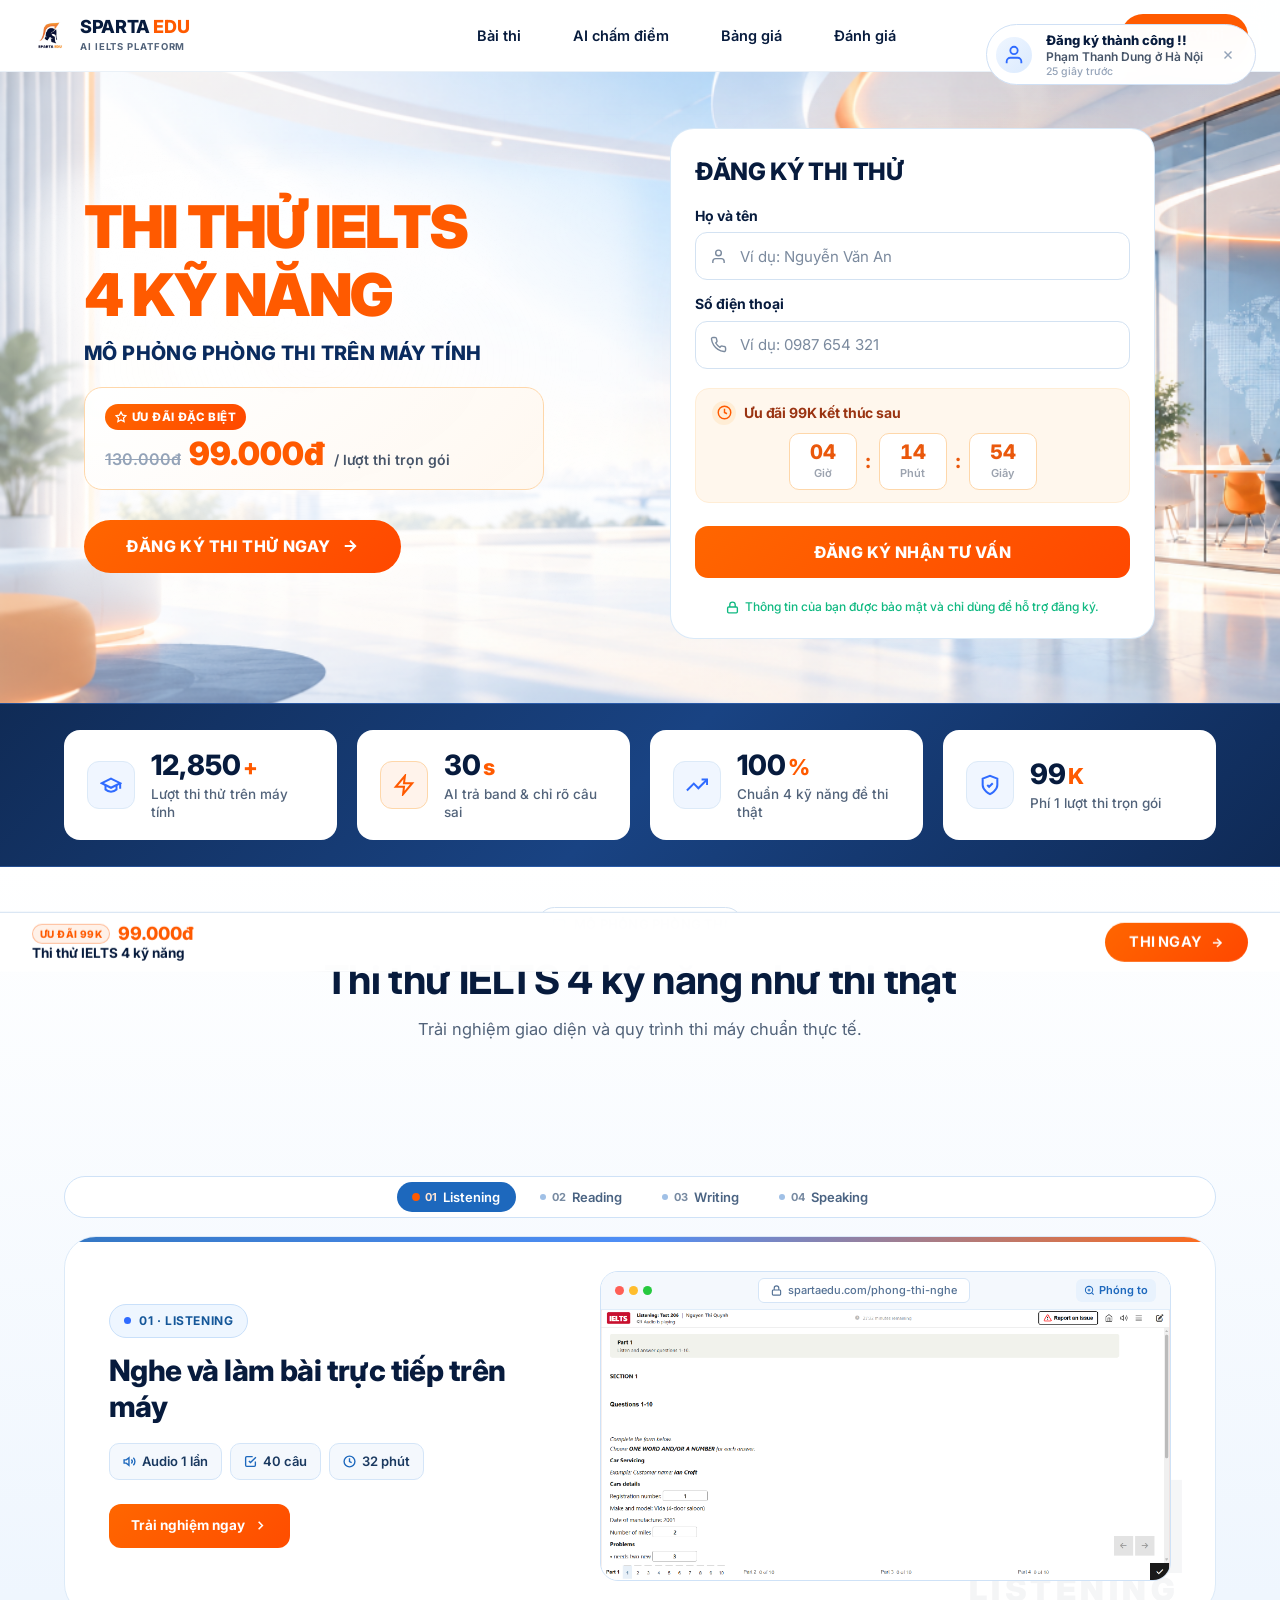
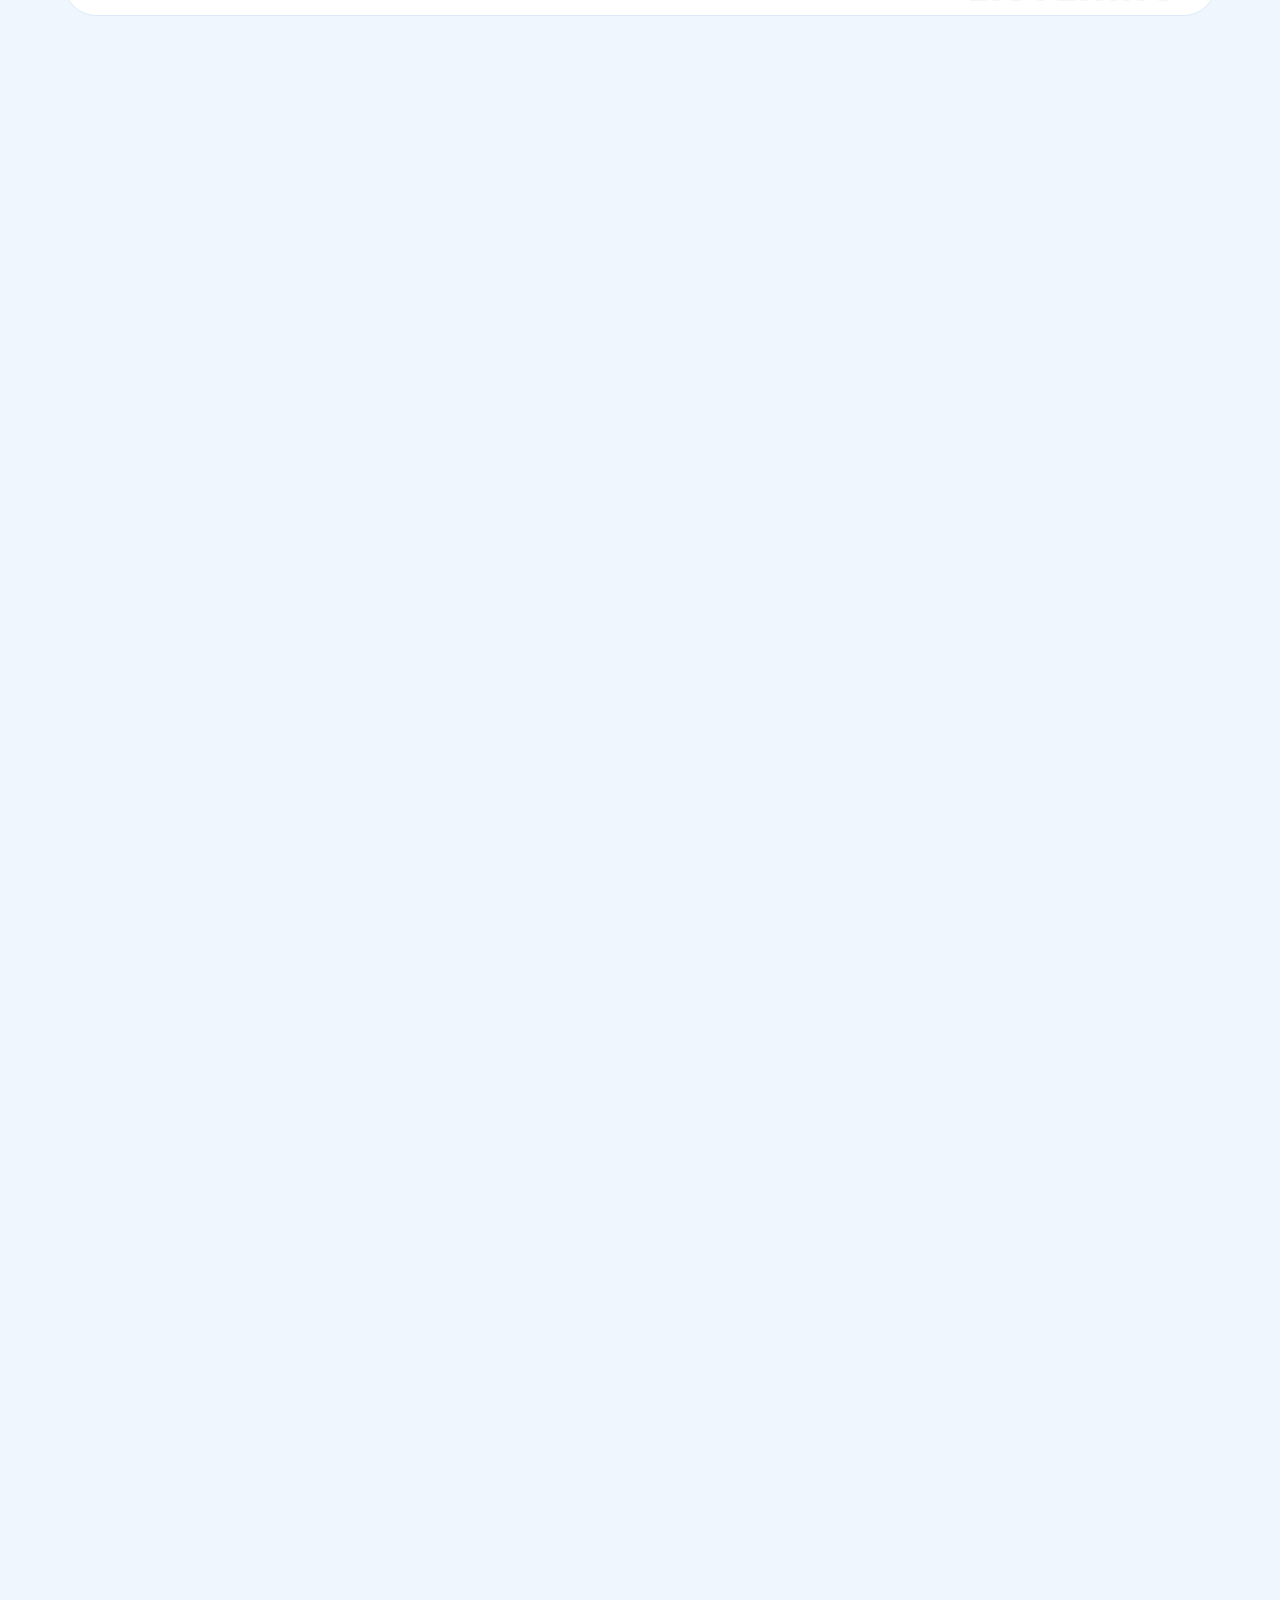
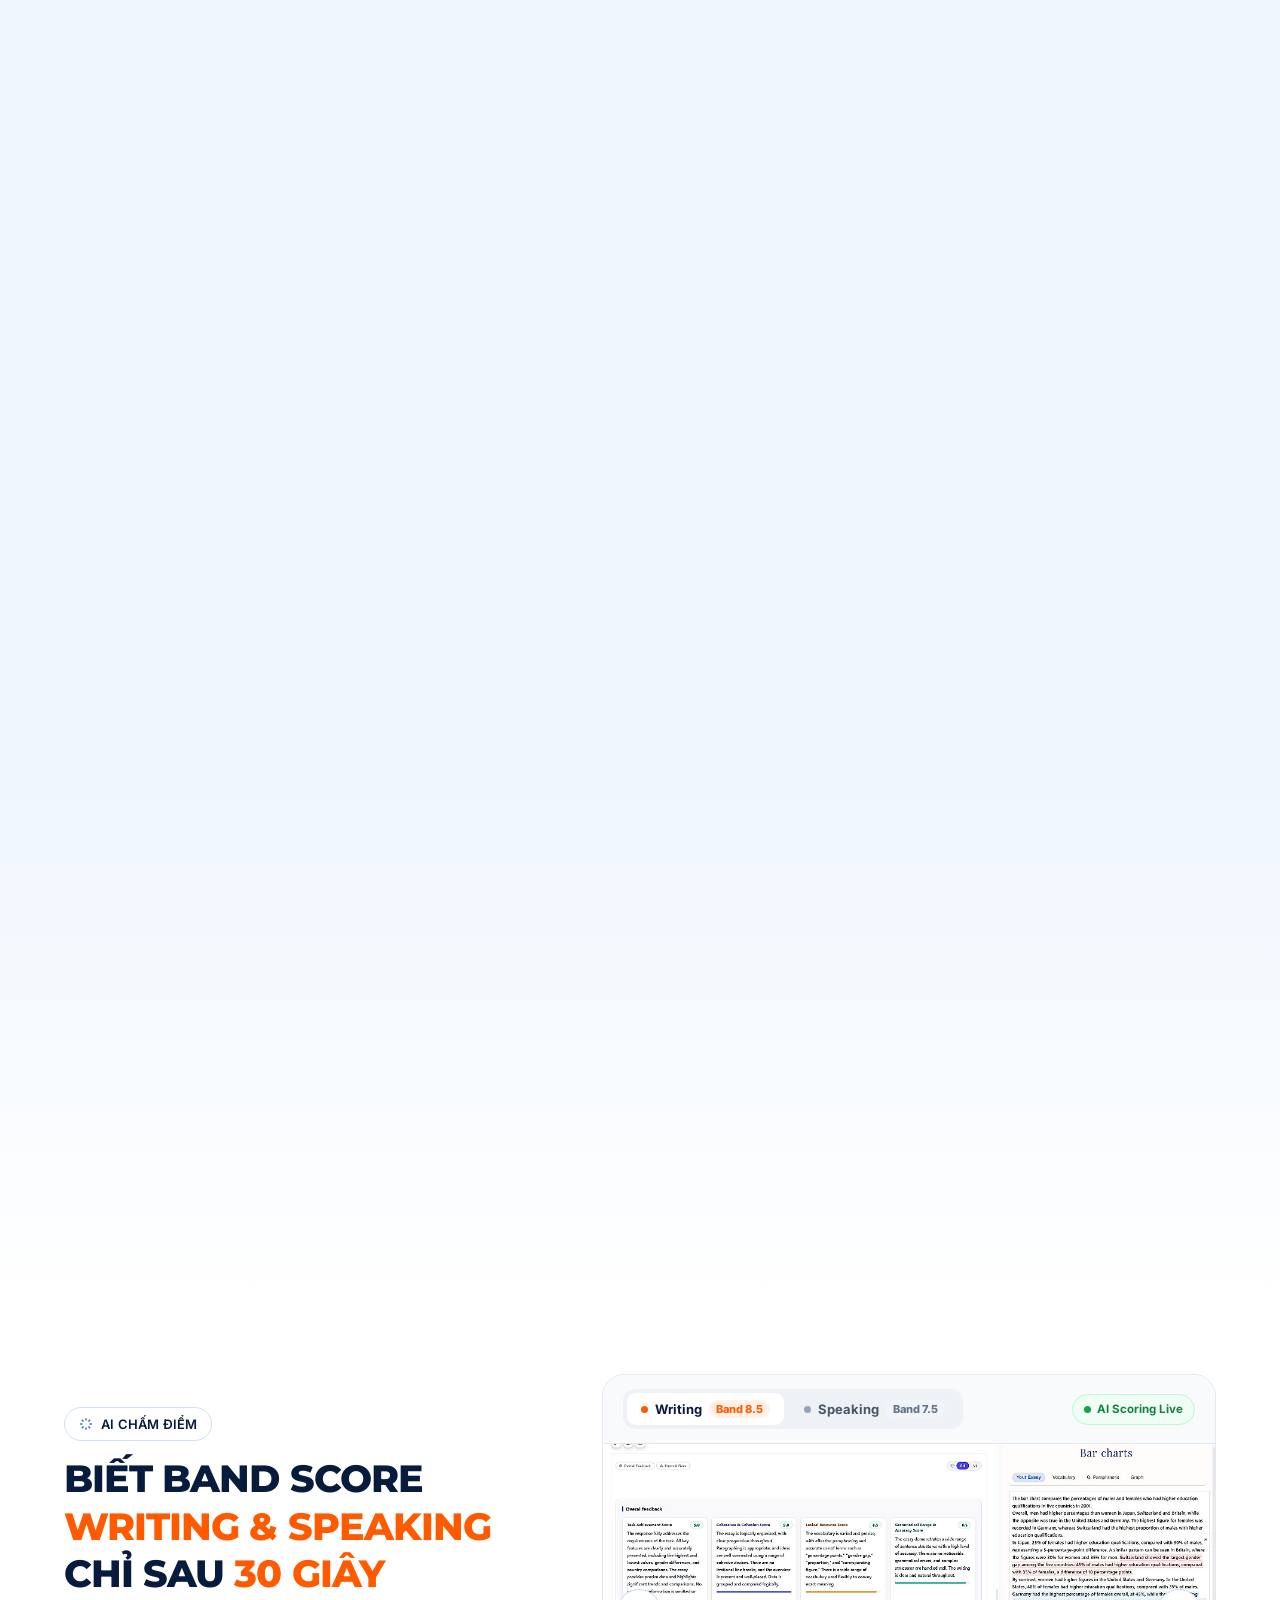
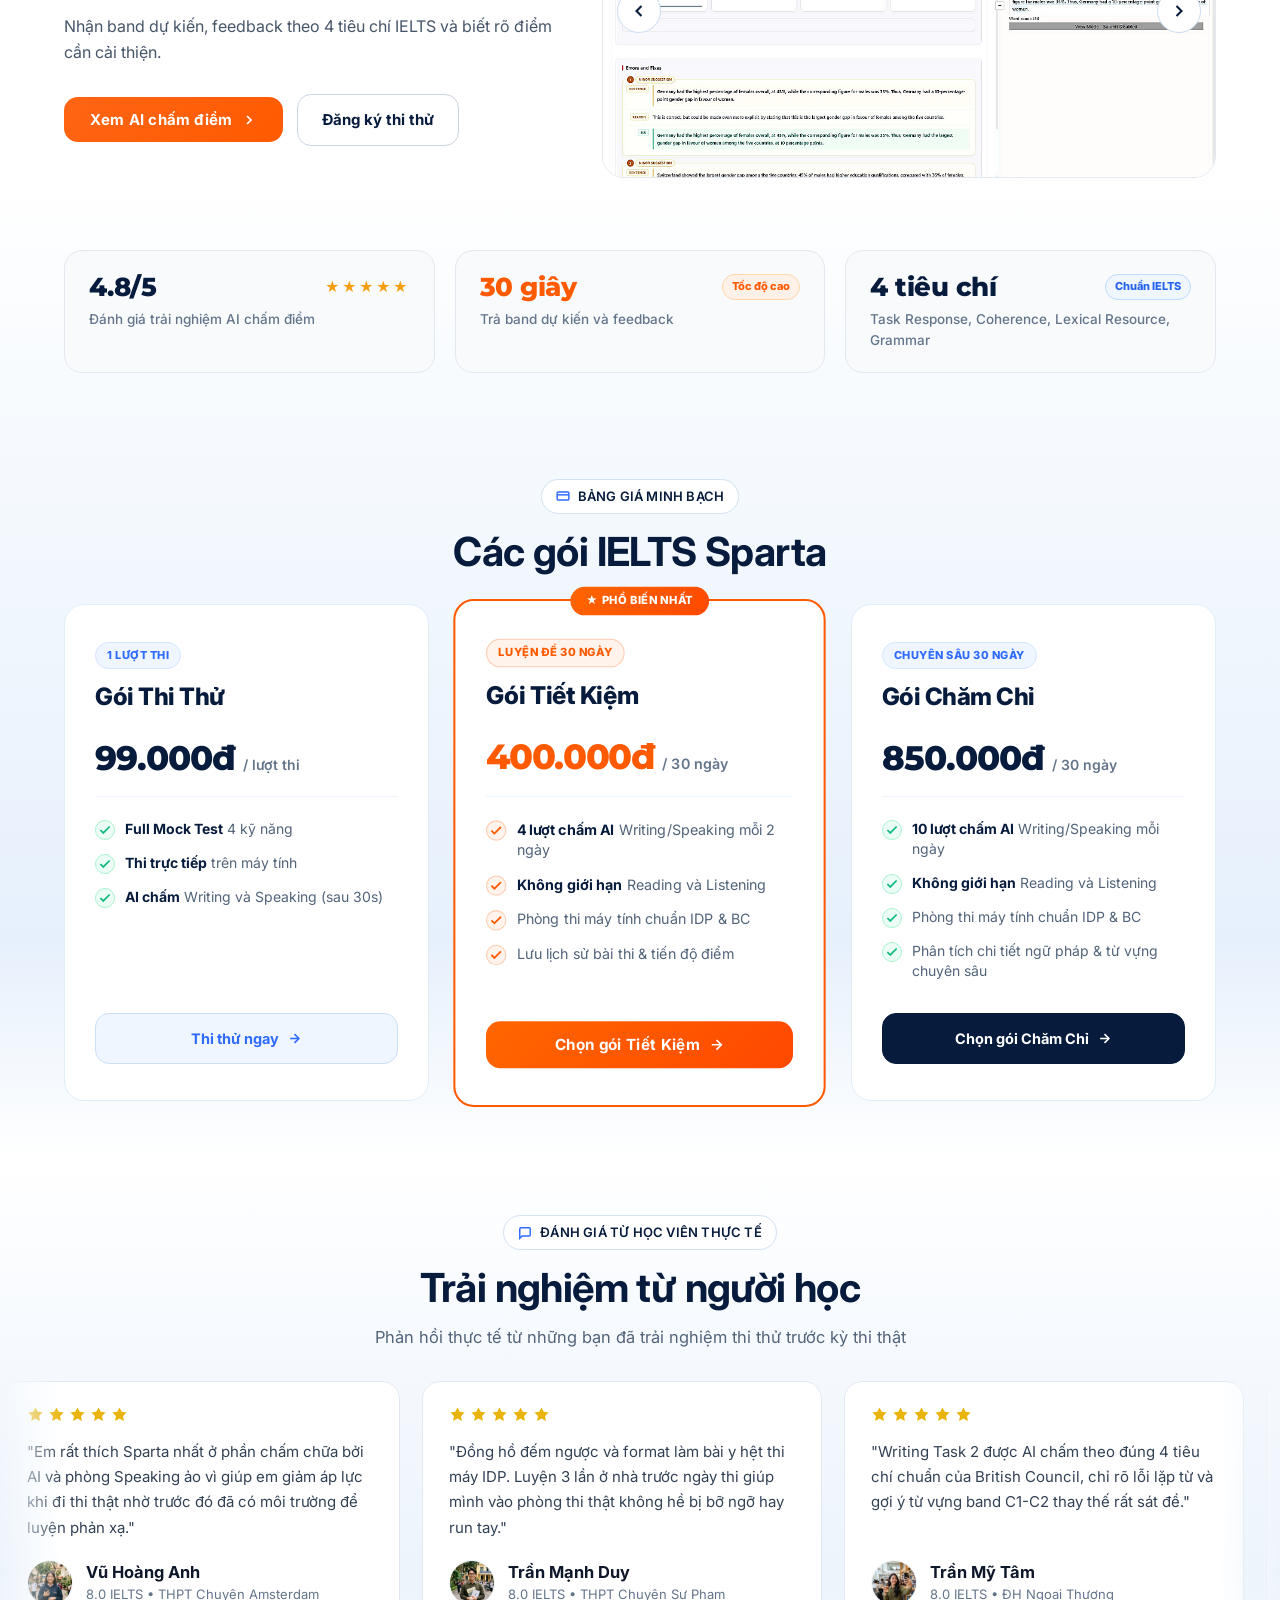
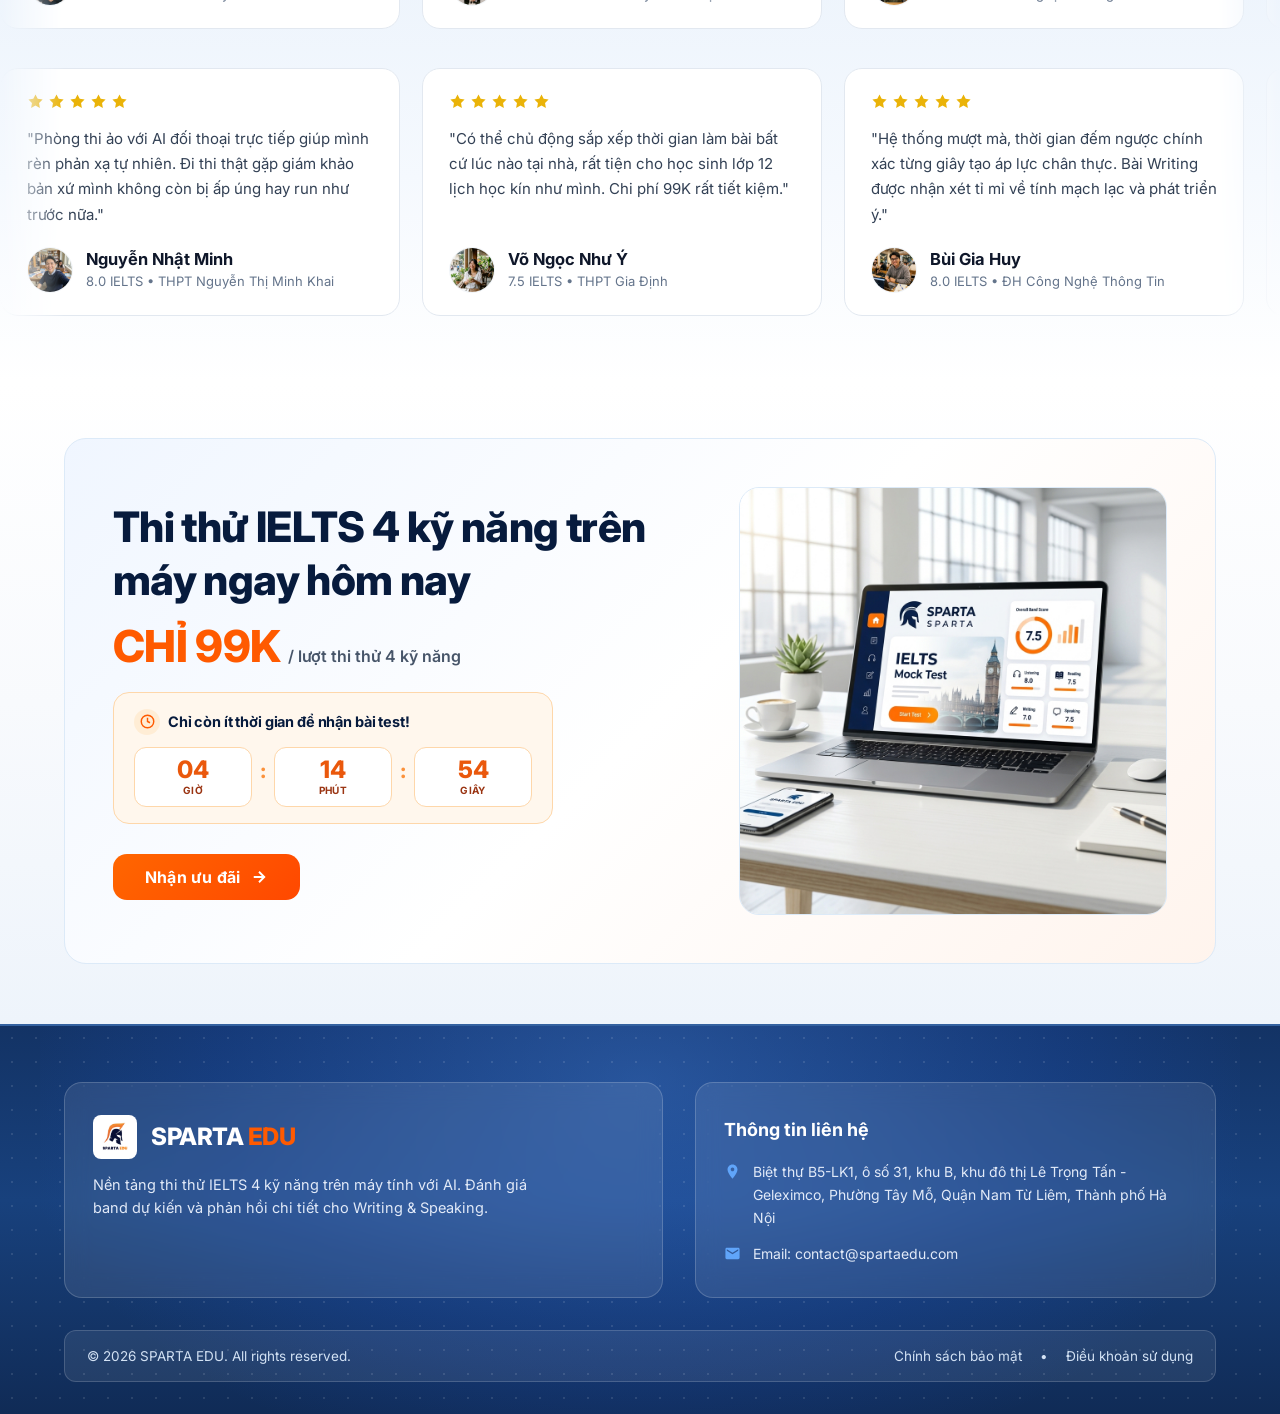
==== commit d92b41d3: "Chuan hoa hieu ung cuon chong lop giong PREP tren cung 1 section: pinned viewport stage cuon chuot l" ====
--- a/index.html
+++ b/index.html
@@ -23,7 +23,7 @@
   <link href="https://fonts.googleapis.com/css2?family=Inter:wght@400;500;600;700;800&family=Montserrat:wght@700;800&display=swap" rel="stylesheet">
   
   <!-- Stylesheet -->
-  <link rel="stylesheet" href="styles.css?v=52">
+  <link rel="stylesheet" href="styles.css?v=53">
   
   <!-- Favicon -->
   <link rel="icon" type="image/png" href="assets/sparta-logo.png">
@@ -299,246 +299,277 @@
         <h2 class="section-title dark-text">Thi thử IELTS 4 kỹ năng <span class="title-accent-orange">như thi thật</span></h2>
         <p class="section-subtitle dark-sub">Trải nghiệm giao diện và quy trình thi máy chuẩn thực tế.</p>
       </div>
-
-      <!-- Sticky Stacked Cards: 4 kỹ năng IELTS Sparta (Scroll-driven stacked cards) -->
-      <div class="sparta-stacked-cards-container" id="spartaStackedContainer">
-
-        <!-- CARD 01: LISTENING (Text Left / Image Right) -->
-        <article class="sparta-stacked-card card-listening" data-card-index="0" id="stackedCardListening" style="--card-index: 0;">
-          <div class="stacked-card-watermark" aria-hidden="true">
-            <span class="watermark-num">01</span>
-            <span class="watermark-text">LISTENING</span>
-          </div>
-          <div class="stacked-card-inner">
-            <div class="stacked-card-content">
-              <div class="stacked-card-badge">
-                <span class="stacked-badge-dot"></span>
-                <span>01 · LISTENING</span>
-              </div>
-              <h3 class="stacked-card-title">Nghe và làm bài trực tiếp trên máy</h3>
-              <div class="stacked-card-pills-row">
-                <div class="stacked-pill-tag">
-                  <svg width="13" height="13" viewBox="0 0 24 24" fill="none" stroke="currentColor" stroke-width="2.5"><polygon points="11 5 6 9 2 9 2 15 6 15 11 19 11 5"/><path d="M19.07 4.93a10 10 0 0 1 0 14.14M15.54 8.46a5 5 0 0 1 0 7.07"/></svg>
-                  <span>Audio 1 lần</span>
+    </div>
+    <!-- Scroll Track: 4 trang giao diện phòng thi trên cùng 1 section (Hiệu ứng PREP) -->
+    <div class="sparta-scroll-pin-track" id="spartaScrollTrack">
+      <div class="sparta-sticky-stage" id="spartaStickyStage">
+        <div class="container">
+
+          <!-- Top Progress Indicator Tabs: 4 kỹ năng -->
+          <div class="deck-progress-tabs" role="tablist" aria-label="Kỹ năng thi IELTS">
+            <button type="button" class="deck-progress-tab active" data-index="0" role="tab" aria-selected="true">
+              <span class="tab-dot"></span>
+              <span class="tab-num">01</span>
+              <span class="tab-name">Listening</span>
+            </button>
+            <button type="button" class="deck-progress-tab" data-index="1" role="tab" aria-selected="false">
+              <span class="tab-dot"></span>
+              <span class="tab-num">02</span>
+              <span class="tab-name">Reading</span>
+            </button>
+            <button type="button" class="deck-progress-tab" data-index="2" role="tab" aria-selected="false">
+              <span class="tab-dot"></span>
+              <span class="tab-num">03</span>
+              <span class="tab-name">Writing</span>
+            </button>
+            <button type="button" class="deck-progress-tab" data-index="3" role="tab" aria-selected="false">
+              <span class="tab-dot"></span>
+              <span class="tab-num">04</span>
+              <span class="tab-name">Speaking</span>
+            </button>
+          </div>
+
+          <!-- Cards Deck Container: Cùng 1 chỗ, di chuột cuộn trượt chồng lớp -->
+          <div class="sparta-cards-deck" id="spartaCardsDeck">
+
+            <!-- CARD 01: LISTENING (Text Left / Image Right) -->
+            <article class="sparta-deck-card card-listening" data-card-index="0" id="deckCardListening" style="--card-index: 0; z-index: 1;">
+              <div class="stacked-card-watermark" aria-hidden="true">
+                <span class="watermark-num">01</span>
+                <span class="watermark-text">LISTENING</span>
+              </div>
+              <div class="stacked-card-inner">
+                <div class="stacked-card-content">
+                  <div class="stacked-card-badge">
+                    <span class="stacked-badge-dot"></span>
+                    <span>01 · LISTENING</span>
+                  </div>
+                  <h3 class="stacked-card-title">Nghe và làm bài trực tiếp trên máy</h3>
+                  <div class="stacked-card-pills-row">
+                    <div class="stacked-pill-tag">
+                      <svg width="13" height="13" viewBox="0 0 24 24" fill="none" stroke="currentColor" stroke-width="2.5"><polygon points="11 5 6 9 2 9 2 15 6 15 11 19 11 5"/><path d="M19.07 4.93a10 10 0 0 1 0 14.14M15.54 8.46a5 5 0 0 1 0 7.07"/></svg>
+                      <span>Audio 1 lần</span>
+                    </div>
+                    <div class="stacked-pill-tag">
+                      <svg width="13" height="13" viewBox="0 0 24 24" fill="none" stroke="currentColor" stroke-width="2.5"><polyline points="9 11 12 14 22 4"/><path d="M21 12v7a2 2 0 0 1-2 2H5a2 2 0 0 1-2-2V5a2 2 0 0 1 2-2h11"/></svg>
+                      <span>40 câu</span>
+                    </div>
+                    <div class="stacked-pill-tag">
+                      <svg width="13" height="13" viewBox="0 0 24 24" fill="none" stroke="currentColor" stroke-width="2.5"><circle cx="12" cy="12" r="10"/><polyline points="12 6 12 12 16 14"/></svg>
+                      <span>32 phút</span>
+                    </div>
+                  </div>
+                  <div class="stacked-card-action">
+                    <a href="#leadFormCard" class="stacked-cta-btn">
+                      <span>Trải nghiệm ngay</span>
+                      <svg width="15" height="15" viewBox="0 0 24 24" fill="none" stroke="currentColor" stroke-width="2.5"><polyline points="9 18 15 12 9 6"/></svg>
+                    </a>
+                  </div>
                 </div>
-                <div class="stacked-pill-tag">
-                  <svg width="13" height="13" viewBox="0 0 24 24" fill="none" stroke="currentColor" stroke-width="2.5"><polyline points="9 11 12 14 22 4"/><path d="M21 12v7a2 2 0 0 1-2 2H5a2 2 0 0 1-2-2V5a2 2 0 0 1 2-2h11"/></svg>
-                  <span>40 câu</span>
+                <div class="stacked-card-media">
+                  <div class="stacked-mockup-frame ai-zoom-trigger" data-zoom-img="assets/exam-listening-ui.png" data-zoom-title="Giao diện thi IELTS Listening trên máy Sparta">
+                    <div class="stacked-mockup-header">
+                      <div class="mockup-dots">
+                        <span class="dot dot-r"></span>
+                        <span class="dot dot-y"></span>
+                        <span class="dot dot-g"></span>
+                      </div>
+                      <div class="mockup-url-bar">
+                        <svg width="11" height="11" viewBox="0 0 24 24" fill="none" stroke="currentColor" stroke-width="2.5"><rect x="3" y="11" width="18" height="11" rx="2"/><path d="M7 11V7a5 5 0 0 1 10 0v4"/></svg>
+                        <span>spartaedu.com/phong-thi-nghe</span>
+                      </div>
+                      <div class="mockup-zoom-tag">
+                        <svg width="11" height="11" viewBox="0 0 24 24" fill="none" stroke="currentColor" stroke-width="2.2"><circle cx="11" cy="11" r="8"/><line x1="21" y1="21" x2="16.65" y2="16.65"/><line x1="11" y1="8" x2="11" y2="14"/><line x1="8" y1="11" x2="14" y2="11"/></svg>
+                        <span>Phóng to</span>
+                      </div>
+                    </div>
+                    <div class="stacked-mockup-body">
+                      <img src="assets/exam-listening-ui.png" alt="Giao diện thi IELTS Listening trên máy Sparta" class="stacked-mockup-img" loading="lazy">
+                    </div>
+                  </div>
                 </div>
-                <div class="stacked-pill-tag">
-                  <svg width="13" height="13" viewBox="0 0 24 24" fill="none" stroke="currentColor" stroke-width="2.5"><circle cx="12" cy="12" r="10"/><polyline points="12 6 12 12 16 14"/></svg>
-                  <span>32 phút</span>
+              </div>
+            </article>
+
+            <!-- CARD 02: READING (Image Left / Text Right - Alternating) -->
+            <article class="sparta-deck-card card-reading layout-reversed" data-card-index="1" id="deckCardReading" style="--card-index: 1; z-index: 2;">
+              <div class="stacked-card-watermark" aria-hidden="true">
+                <span class="watermark-num">02</span>
+                <span class="watermark-text">READING</span>
+              </div>
+              <div class="stacked-card-inner">
+                <div class="stacked-card-content">
+                  <div class="stacked-card-badge">
+                    <span class="stacked-badge-dot"></span>
+                    <span>02 · READING</span>
+                  </div>
+                  <h3 class="stacked-card-title">Đọc đề và làm bài song song</h3>
+                  <div class="stacked-card-pills-row">
+                    <div class="stacked-pill-tag">
+                      <svg width="13" height="13" viewBox="0 0 24 24" fill="none" stroke="currentColor" stroke-width="2.5"><rect x="3" y="3" width="18" height="18" rx="2"/><line x1="12" y1="3" x2="12" y2="21"/></svg>
+                      <span>Chia đôi màn hình</span>
+                    </div>
+                    <div class="stacked-pill-tag">
+                      <svg width="13" height="13" viewBox="0 0 24 24" fill="none" stroke="currentColor" stroke-width="2.5"><path d="M12 20h9"/><path d="M16.5 3.5a2.121 2.121 0 0 1 3 3L7 19l-4 1 1-4L16.5 3.5z"/></svg>
+                      <span>Highlight từ khóa</span>
+                    </div>
+                    <div class="stacked-pill-tag">
+                      <svg width="13" height="13" viewBox="0 0 24 24" fill="none" stroke="currentColor" stroke-width="2.5"><circle cx="12" cy="12" r="10"/><polyline points="12 6 12 12 16 14"/></svg>
+                      <span>60 phút</span>
+                    </div>
+                  </div>
+                  <div class="stacked-card-action">
+                    <a href="#leadFormCard" class="stacked-cta-btn">
+                      <span>Trải nghiệm ngay</span>
+                      <svg width="15" height="15" viewBox="0 0 24 24" fill="none" stroke="currentColor" stroke-width="2.5"><polyline points="9 18 15 12 9 6"/></svg>
+                    </a>
+                  </div>
                 </div>
-              </div>
-              <div class="stacked-card-action">
-                <a href="#leadFormCard" class="stacked-cta-btn">
-                  <span>Trải nghiệm ngay</span>
-                  <svg width="15" height="15" viewBox="0 0 24 24" fill="none" stroke="currentColor" stroke-width="2.5"><polyline points="9 18 15 12 9 6"/></svg>
-                </a>
-              </div>
-            </div>
-            <div class="stacked-card-media">
-              <div class="stacked-mockup-frame ai-zoom-trigger" data-zoom-img="assets/exam-listening-ui.png" data-zoom-title="Giao diện thi IELTS Listening trên máy Sparta">
-                <div class="stacked-mockup-header">
-                  <div class="mockup-dots">
-                    <span class="dot dot-r"></span>
-                    <span class="dot dot-y"></span>
-                    <span class="dot dot-g"></span>
-                  </div>
-                  <div class="mockup-url-bar">
-                    <svg width="11" height="11" viewBox="0 0 24 24" fill="none" stroke="currentColor" stroke-width="2.5"><rect x="3" y="11" width="18" height="11" rx="2"/><path d="M7 11V7a5 5 0 0 1 10 0v4"/></svg>
-                    <span>spartaedu.com/phong-thi-nghe</span>
-                  </div>
-                  <div class="mockup-zoom-tag">
-                    <svg width="11" height="11" viewBox="0 0 24 24" fill="none" stroke="currentColor" stroke-width="2.2"><circle cx="11" cy="11" r="8"/><line x1="21" y1="21" x2="16.65" y2="16.65"/><line x1="11" y1="8" x2="11" y2="14"/><line x1="8" y1="11" x2="14" y2="11"/></svg>
-                    <span>Phóng to</span>
+                <div class="stacked-card-media">
+                  <div class="stacked-mockup-frame ai-zoom-trigger" data-zoom-img="assets/exam-reading-ui.png" data-zoom-title="Giao diện thi IELTS Reading trên máy Sparta">
+                    <div class="stacked-mockup-header">
+                      <div class="mockup-dots">
+                        <span class="dot dot-r"></span>
+                        <span class="dot dot-y"></span>
+                        <span class="dot dot-g"></span>
+                      </div>
+                      <div class="mockup-url-bar">
+                        <svg width="11" height="11" viewBox="0 0 24 24" fill="none" stroke="currentColor" stroke-width="2.5"><rect x="3" y="11" width="18" height="11" rx="2"/><path d="M7 11V7a5 5 0 0 1 10 0v4"/></svg>
+                        <span>spartaedu.com/phong-thi-doc</span>
+                      </div>
+                      <div class="mockup-zoom-tag">
+                        <svg width="11" height="11" viewBox="0 0 24 24" fill="none" stroke="currentColor" stroke-width="2.2"><circle cx="11" cy="11" r="8"/><line x1="21" y1="21" x2="16.65" y2="16.65"/><line x1="11" y1="8" x2="11" y2="14"/><line x1="8" y1="11" x2="14" y2="11"/></svg>
+                        <span>Phóng to</span>
+                      </div>
+                    </div>
+                    <div class="stacked-mockup-body">
+                      <img src="assets/exam-reading-ui.png" alt="Giao diện thi IELTS Reading trên máy Sparta" class="stacked-mockup-img" loading="lazy">
+                    </div>
                   </div>
                 </div>
-                <div class="stacked-mockup-body">
-                  <img src="assets/exam-listening-ui.png" alt="Giao diện thi IELTS Listening trên máy Sparta" class="stacked-mockup-img" loading="lazy">
+              </div>
+            </article>
+
+            <!-- CARD 03: WRITING (Text Left / Image Right) -->
+            <article class="sparta-deck-card card-writing" data-card-index="2" id="deckCardWriting" style="--card-index: 2; z-index: 3;">
+              <div class="stacked-card-watermark" aria-hidden="true">
+                <span class="watermark-num">03</span>
+                <span class="watermark-text">WRITING</span>
+              </div>
+              <div class="stacked-card-inner">
+                <div class="stacked-card-content">
+                  <div class="stacked-card-badge">
+                    <span class="stacked-badge-dot"></span>
+                    <span>03 · WRITING</span>
+                  </div>
+                  <h3 class="stacked-card-title">Gõ bài trực tiếp trên máy</h3>
+                  <div class="stacked-card-pills-row">
+                    <div class="stacked-pill-tag">
+                      <svg width="13" height="13" viewBox="0 0 24 24" fill="none" stroke="currentColor" stroke-width="2.5"><polyline points="4 7 4 4 20 4 20 7"/><line x1="9" y1="20" x2="15" y2="20"/><line x1="12" y1="4" x2="12" y2="20"/></svg>
+                      <span>Đếm từ tự động</span>
+                    </div>
+                    <div class="stacked-pill-tag">
+                      <svg width="13" height="13" viewBox="0 0 24 24" fill="none" stroke="currentColor" stroke-width="2.5"><path d="M19 21H5a2 2 0 0 1-2-2V5a2 2 0 0 1 2-2h11l5 5v11a2 2 0 0 1-2 2z"/><polyline points="17 21 17 13 7 13 7 21"/><polyline points="7 3 7 8 15 8"/></svg>
+                      <span>Tự lưu bài</span>
+                    </div>
+                    <div class="stacked-pill-tag">
+                      <svg width="13" height="13" viewBox="0 0 24 24" fill="none" stroke="currentColor" stroke-width="2.5"><path d="M14 2H6a2 2 0 0 0-2 2v16a2 2 0 0 0 2 2h12a2 2 0 0 0 2-2V8z"/><polyline points="14 2 14 8 20 8"/><line x1="16" y1="13" x2="8" y2="13"/><line x1="16" y1="17" x2="8" y2="17"/><polyline points="10 9 9 9 8 9"/></svg>
+                      <span>Task 1 & 2</span>
+                    </div>
+                  </div>
+                  <div class="stacked-card-action">
+                    <a href="#leadFormCard" class="stacked-cta-btn">
+                      <span>Trải nghiệm ngay</span>
+                      <svg width="15" height="15" viewBox="0 0 24 24" fill="none" stroke="currentColor" stroke-width="2.5"><polyline points="9 18 15 12 9 6"/></svg>
+                    </a>
+                  </div>
                 </div>
-              </div>
-            </div>
-          </div>
-        </article>
-
-        <!-- CARD 02: READING (Image Left / Text Right - Alternating) -->
-        <article class="sparta-stacked-card card-reading layout-reversed" data-card-index="1" id="stackedCardReading" style="--card-index: 1;">
-          <div class="stacked-card-watermark" aria-hidden="true">
-            <span class="watermark-num">02</span>
-            <span class="watermark-text">READING</span>
-          </div>
-          <div class="stacked-card-inner">
-            <div class="stacked-card-content">
-              <div class="stacked-card-badge">
-                <span class="stacked-badge-dot"></span>
-                <span>02 · READING</span>
-              </div>
-              <h3 class="stacked-card-title">Đọc đề và làm bài song song</h3>
-              <div class="stacked-card-pills-row">
-                <div class="stacked-pill-tag">
-                  <svg width="13" height="13" viewBox="0 0 24 24" fill="none" stroke="currentColor" stroke-width="2.5"><rect x="3" y="3" width="18" height="18" rx="2"/><line x1="12" y1="3" x2="12" y2="21"/></svg>
-                  <span>Chia đôi màn hình</span>
+                <div class="stacked-card-media">
+                  <div class="stacked-mockup-frame ai-zoom-trigger" data-zoom-img="assets/exam-writing-ui.png" data-zoom-title="Giao diện thi IELTS Writing trên máy Sparta">
+                    <div class="stacked-mockup-header">
+                      <div class="mockup-dots">
+                        <span class="dot dot-r"></span>
+                        <span class="dot dot-y"></span>
+                        <span class="dot dot-g"></span>
+                      </div>
+                      <div class="mockup-url-bar">
+                        <svg width="11" height="11" viewBox="0 0 24 24" fill="none" stroke="currentColor" stroke-width="2.5"><rect x="3" y="11" width="18" height="11" rx="2"/><path d="M7 11V7a5 5 0 0 1 10 0v4"/></svg>
+                        <span>spartaedu.com/phong-thi-viet</span>
+                      </div>
+                      <div class="mockup-zoom-tag">
+                        <svg width="11" height="11" viewBox="0 0 24 24" fill="none" stroke="currentColor" stroke-width="2.2"><circle cx="11" cy="11" r="8"/><line x1="21" y1="21" x2="16.65" y2="16.65"/><line x1="11" y1="8" x2="11" y2="14"/><line x1="8" y1="11" x2="14" y2="11"/></svg>
+                        <span>Phóng to</span>
+                      </div>
+                    </div>
+                    <div class="stacked-mockup-body">
+                      <img src="assets/exam-writing-ui.png" alt="Giao diện thi IELTS Writing trên máy Sparta" class="stacked-mockup-img" loading="lazy">
+                    </div>
+                  </div>
                 </div>
-                <div class="stacked-pill-tag">
-                  <svg width="13" height="13" viewBox="0 0 24 24" fill="none" stroke="currentColor" stroke-width="2.5"><path d="M12 20h9"/><path d="M16.5 3.5a2.121 2.121 0 0 1 3 3L7 19l-4 1 1-4L16.5 3.5z"/></svg>
-                  <span>Highlight từ khóa</span>
+              </div>
+            </article>
+
+            <!-- CARD 04: SPEAKING (Image Left / Text Right - Alternating) -->
+            <article class="sparta-deck-card card-speaking layout-reversed" data-card-index="3" id="deckCardSpeaking" style="--card-index: 3; z-index: 4;">
+              <div class="stacked-card-watermark" aria-hidden="true">
+                <span class="watermark-num">04</span>
+                <span class="watermark-text">SPEAKING</span>
+              </div>
+              <div class="stacked-card-inner">
+                <div class="stacked-card-content">
+                  <div class="stacked-card-badge">
+                    <span class="stacked-badge-dot"></span>
+                    <span>04 · SPEAKING</span>
+                  </div>
+                  <h3 class="stacked-card-title">Thu âm câu trả lời trực tiếp</h3>
+                  <div class="stacked-card-pills-row">
+                    <div class="stacked-pill-tag">
+                      <svg width="13" height="13" viewBox="0 0 24 24" fill="none" stroke="currentColor" stroke-width="2.5"><path d="M12 1a3 3 0 0 0-3 3v8a3 3 0 0 0 6 0V4a3 3 0 0 0-3-3z"/><path d="M19 10v2a7 7 0 0 1-14 0v-2"/><line x1="12" y1="19" x2="12" y2="23"/><line x1="8" y1="23" x2="16" y2="23"/></svg>
+                      <span>3 Parts</span>
+                    </div>
+                    <div class="stacked-pill-tag">
+                      <svg width="13" height="13" viewBox="0 0 24 24" fill="none" stroke="currentColor" stroke-width="2.5"><path d="M22 11.08V12a10 10 0 1 1-5.93-9.14"/><polyline points="22 4 12 14.01 9 11.01"/></svg>
+                      <span>Thu âm trực tiếp</span>
+                    </div>
+                    <div class="stacked-pill-tag">
+                      <svg width="13" height="13" viewBox="0 0 24 24" fill="none" stroke="currentColor" stroke-width="2.5"><path d="M12 2v4M12 18v4M4.93 4.93l2.83 2.83M16.24 16.24l2.83 2.83M2 12h4M18 12h4M4.93 19.07l2.83-2.83M16.24 7.76l2.83-2.83"/></svg>
+                      <span>AI feedback</span>
+                    </div>
+                  </div>
+                  <div class="stacked-card-action">
+                    <a href="#leadFormCard" class="stacked-cta-btn">
+                      <span>Trải nghiệm ngay</span>
+                      <svg width="15" height="15" viewBox="0 0 24 24" fill="none" stroke="currentColor" stroke-width="2.5"><polyline points="9 18 15 12 9 6"/></svg>
+                    </a>
+                  </div>
                 </div>
-                <div class="stacked-pill-tag">
-                  <svg width="13" height="13" viewBox="0 0 24 24" fill="none" stroke="currentColor" stroke-width="2.5"><circle cx="12" cy="12" r="10"/><polyline points="12 6 12 12 16 14"/></svg>
-                  <span>60 phút</span>
+                <div class="stacked-card-media">
+                  <div class="stacked-mockup-frame ai-zoom-trigger" data-zoom-img="assets/exam-speaking-ui.png" data-zoom-title="Giao diện thi IELTS Speaking trên máy Sparta">
+                    <div class="stacked-mockup-header">
+                      <div class="mockup-dots">
+                        <span class="dot dot-r"></span>
+                        <span class="dot dot-y"></span>
+                        <span class="dot dot-g"></span>
+                      </div>
+                      <div class="mockup-url-bar">
+                        <svg width="11" height="11" viewBox="0 0 24 24" fill="none" stroke="currentColor" stroke-width="2.5"><rect x="3" y="11" width="18" height="11" rx="2"/><path d="M7 11V7a5 5 0 0 1 10 0v4"/></svg>
+                        <span>spartaedu.com/phong-thi-noi</span>
+                      </div>
+                      <div class="mockup-zoom-tag">
+                        <svg width="11" height="11" viewBox="0 0 24 24" fill="none" stroke="currentColor" stroke-width="2.2"><circle cx="11" cy="11" r="8"/><line x1="21" y1="21" x2="16.65" y2="16.65"/><line x1="11" y1="8" x2="11" y2="14"/><line x1="8" y1="11" x2="14" y2="11"/></svg>
+                        <span>Phóng to</span>
+                      </div>
+                    </div>
+                    <div class="stacked-mockup-body">
+                      <img src="assets/exam-speaking-ui.png" alt="Giao diện thi IELTS Speaking trên máy Sparta" class="stacked-mockup-img" loading="lazy">
+                    </div>
+                  </div>
                 </div>
               </div>
-              <div class="stacked-card-action">
-                <a href="#leadFormCard" class="stacked-cta-btn">
-                  <span>Trải nghiệm ngay</span>
-                  <svg width="15" height="15" viewBox="0 0 24 24" fill="none" stroke="currentColor" stroke-width="2.5"><polyline points="9 18 15 12 9 6"/></svg>
-                </a>
-              </div>
-            </div>
-            <div class="stacked-card-media">
-              <div class="stacked-mockup-frame ai-zoom-trigger" data-zoom-img="assets/exam-reading-ui.png" data-zoom-title="Giao diện thi IELTS Reading trên máy Sparta">
-                <div class="stacked-mockup-header">
-                  <div class="mockup-dots">
-                    <span class="dot dot-r"></span>
-                    <span class="dot dot-y"></span>
-                    <span class="dot dot-g"></span>
-                  </div>
-                  <div class="mockup-url-bar">
-                    <svg width="11" height="11" viewBox="0 0 24 24" fill="none" stroke="currentColor" stroke-width="2.5"><rect x="3" y="11" width="18" height="11" rx="2"/><path d="M7 11V7a5 5 0 0 1 10 0v4"/></svg>
-                    <span>spartaedu.com/phong-thi-doc</span>
-                  </div>
-                  <div class="mockup-zoom-tag">
-                    <svg width="11" height="11" viewBox="0 0 24 24" fill="none" stroke="currentColor" stroke-width="2.2"><circle cx="11" cy="11" r="8"/><line x1="21" y1="21" x2="16.65" y2="16.65"/><line x1="11" y1="8" x2="11" y2="14"/><line x1="8" y1="11" x2="14" y2="11"/></svg>
-                    <span>Phóng to</span>
-                  </div>
-                </div>
-                <div class="stacked-mockup-body">
-                  <img src="assets/exam-reading-ui.png" alt="Giao diện thi IELTS Reading trên máy Sparta" class="stacked-mockup-img" loading="lazy">
-                </div>
-              </div>
-            </div>
-          </div>
-        </article>
-
-        <!-- CARD 03: WRITING (Text Left / Image Right) -->
-        <article class="sparta-stacked-card card-writing" data-card-index="2" id="stackedCardWriting" style="--card-index: 2;">
-          <div class="stacked-card-watermark" aria-hidden="true">
-            <span class="watermark-num">03</span>
-            <span class="watermark-text">WRITING</span>
-          </div>
-          <div class="stacked-card-inner">
-            <div class="stacked-card-content">
-              <div class="stacked-card-badge">
-                <span class="stacked-badge-dot"></span>
-                <span>03 · WRITING</span>
-              </div>
-              <h3 class="stacked-card-title">Gõ bài trực tiếp trên máy</h3>
-              <div class="stacked-card-pills-row">
-                <div class="stacked-pill-tag">
-                  <svg width="13" height="13" viewBox="0 0 24 24" fill="none" stroke="currentColor" stroke-width="2.5"><polyline points="4 7 4 4 20 4 20 7"/><line x1="9" y1="20" x2="15" y2="20"/><line x1="12" y1="4" x2="12" y2="20"/></svg>
-                  <span>Đếm từ tự động</span>
-                </div>
-                <div class="stacked-pill-tag">
-                  <svg width="13" height="13" viewBox="0 0 24 24" fill="none" stroke="currentColor" stroke-width="2.5"><path d="M19 21H5a2 2 0 0 1-2-2V5a2 2 0 0 1 2-2h11l5 5v11a2 2 0 0 1-2 2z"/><polyline points="17 21 17 13 7 13 7 21"/><polyline points="7 3 7 8 15 8"/></svg>
-                  <span>Tự lưu bài</span>
-                </div>
-                <div class="stacked-pill-tag">
-                  <svg width="13" height="13" viewBox="0 0 24 24" fill="none" stroke="currentColor" stroke-width="2.5"><path d="M14 2H6a2 2 0 0 0-2 2v16a2 2 0 0 0 2 2h12a2 2 0 0 0 2-2V8z"/><polyline points="14 2 14 8 20 8"/><line x1="16" y1="13" x2="8" y2="13"/><line x1="16" y1="17" x2="8" y2="17"/><polyline points="10 9 9 9 8 9"/></svg>
-                  <span>Task 1 & 2</span>
-                </div>
-              </div>
-              <div class="stacked-card-action">
-                <a href="#leadFormCard" class="stacked-cta-btn">
-                  <span>Trải nghiệm ngay</span>
-                  <svg width="15" height="15" viewBox="0 0 24 24" fill="none" stroke="currentColor" stroke-width="2.5"><polyline points="9 18 15 12 9 6"/></svg>
-                </a>
-              </div>
-            </div>
-            <div class="stacked-card-media">
-              <div class="stacked-mockup-frame ai-zoom-trigger" data-zoom-img="assets/exam-writing-ui.png" data-zoom-title="Giao diện thi IELTS Writing trên máy Sparta">
-                <div class="stacked-mockup-header">
-                  <div class="mockup-dots">
-                    <span class="dot dot-r"></span>
-                    <span class="dot dot-y"></span>
-                    <span class="dot dot-g"></span>
-                  </div>
-                  <div class="mockup-url-bar">
-                    <svg width="11" height="11" viewBox="0 0 24 24" fill="none" stroke="currentColor" stroke-width="2.5"><rect x="3" y="11" width="18" height="11" rx="2"/><path d="M7 11V7a5 5 0 0 1 10 0v4"/></svg>
-                    <span>spartaedu.com/phong-thi-viet</span>
-                  </div>
-                  <div class="mockup-zoom-tag">
-                    <svg width="11" height="11" viewBox="0 0 24 24" fill="none" stroke="currentColor" stroke-width="2.2"><circle cx="11" cy="11" r="8"/><line x1="21" y1="21" x2="16.65" y2="16.65"/><line x1="11" y1="8" x2="11" y2="14"/><line x1="8" y1="11" x2="14" y2="11"/></svg>
-                    <span>Phóng to</span>
-                  </div>
-                </div>
-                <div class="stacked-mockup-body">
-                  <img src="assets/exam-writing-ui.png" alt="Giao diện thi IELTS Writing trên máy Sparta" class="stacked-mockup-img" loading="lazy">
-                </div>
-              </div>
-            </div>
-          </div>
-        </article>
-
-        <!-- CARD 04: SPEAKING (Image Left / Text Right - Alternating) -->
-        <article class="sparta-stacked-card card-speaking layout-reversed" data-card-index="3" id="stackedCardSpeaking" style="--card-index: 3;">
-          <div class="stacked-card-watermark" aria-hidden="true">
-            <span class="watermark-num">04</span>
-            <span class="watermark-text">SPEAKING</span>
-          </div>
-          <div class="stacked-card-inner">
-            <div class="stacked-card-content">
-              <div class="stacked-card-badge">
-                <span class="stacked-badge-dot"></span>
-                <span>04 · SPEAKING</span>
-              </div>
-              <h3 class="stacked-card-title">Thu âm câu trả lời trực tiếp</h3>
-              <div class="stacked-card-pills-row">
-                <div class="stacked-pill-tag">
-                  <svg width="13" height="13" viewBox="0 0 24 24" fill="none" stroke="currentColor" stroke-width="2.5"><path d="M12 1a3 3 0 0 0-3 3v8a3 3 0 0 0 6 0V4a3 3 0 0 0-3-3z"/><path d="M19 10v2a7 7 0 0 1-14 0v-2"/><line x1="12" y1="19" x2="12" y2="23"/><line x1="8" y1="23" x2="16" y2="23"/></svg>
-                  <span>3 Parts</span>
-                </div>
-                <div class="stacked-pill-tag">
-                  <svg width="13" height="13" viewBox="0 0 24 24" fill="none" stroke="currentColor" stroke-width="2.5"><path d="M22 11.08V12a10 10 0 1 1-5.93-9.14"/><polyline points="22 4 12 14.01 9 11.01"/></svg>
-                  <span>Thu âm trực tiếp</span>
-                </div>
-                <div class="stacked-pill-tag">
-                  <svg width="13" height="13" viewBox="0 0 24 24" fill="none" stroke="currentColor" stroke-width="2.5"><path d="M12 2v4M12 18v4M4.93 4.93l2.83 2.83M16.24 16.24l2.83 2.83M2 12h4M18 12h4M4.93 19.07l2.83-2.83M16.24 7.76l2.83-2.83"/></svg>
-                  <span>AI feedback</span>
-                </div>
-              </div>
-              <div class="stacked-card-action">
-                <a href="#leadFormCard" class="stacked-cta-btn">
-                  <span>Trải nghiệm ngay</span>
-                  <svg width="15" height="15" viewBox="0 0 24 24" fill="none" stroke="currentColor" stroke-width="2.5"><polyline points="9 18 15 12 9 6"/></svg>
-                </a>
-              </div>
-            </div>
-            <div class="stacked-card-media">
-              <div class="stacked-mockup-frame ai-zoom-trigger" data-zoom-img="assets/exam-speaking-ui.png" data-zoom-title="Giao diện thi IELTS Speaking trên máy Sparta">
-                <div class="stacked-mockup-header">
-                  <div class="mockup-dots">
-                    <span class="dot dot-r"></span>
-                    <span class="dot dot-y"></span>
-                    <span class="dot dot-g"></span>
-                  </div>
-                  <div class="mockup-url-bar">
-                    <svg width="11" height="11" viewBox="0 0 24 24" fill="none" stroke="currentColor" stroke-width="2.5"><rect x="3" y="11" width="18" height="11" rx="2"/><path d="M7 11V7a5 5 0 0 1 10 0v4"/></svg>
-                    <span>spartaedu.com/phong-thi-noi</span>
-                  </div>
-                  <div class="mockup-zoom-tag">
-                    <svg width="11" height="11" viewBox="0 0 24 24" fill="none" stroke="currentColor" stroke-width="2.2"><circle cx="11" cy="11" r="8"/><line x1="21" y1="21" x2="16.65" y2="16.65"/><line x1="11" y1="8" x2="11" y2="14"/><line x1="8" y1="11" x2="14" y2="11"/></svg>
-                    <span>Phóng to</span>
-                  </div>
-                </div>
-                <div class="stacked-mockup-body">
-                  <img src="assets/exam-speaking-ui.png" alt="Giao diện thi IELTS Speaking trên máy Sparta" class="stacked-mockup-img" loading="lazy">
-                </div>
-              </div>
-            </div>
-          </div>
-        </article>
-
+            </article>
+
+          </div>
+        </div>
       </div>
     </div>
   </section>
@@ -1815,6 +1846,6 @@
   </aside>
 
   <!-- JavaScript -->
-  <script src="app.js?v=22"></script>
+  <script src="app.js?v=23"></script>
 </body>
 </html>
--- a/styles.css
+++ b/styles.css
@@ -1756,50 +1756,139 @@
    Viền xanh nhẹ (#94C1F5), Chi tiết Trắng tinh khiết (#FFFFFF), Điểm nhấn Cam (#FF5A00)
    Xóa số mờ, trượt lướt mượt mà giữa 4 kỹ năng trong 1 session duy nhất
    ========================================================================== */
+/* ==========================================================================
+   SPARTA SCROLL-PINNED DECK — 4 EXAM SCREENS IN 1 SECTION (PREP STYLE)
+   Pinned viewport stage where scrolling transitions through the 4 cards.
+   Card scales, rises, dims & stacks with realistic depth.
+   ========================================================================== */
+
 .product-experience-section {
-  padding: 50px 0 56px;
-  background: linear-gradient(180deg, #FFFFFF 0%, #EFF6FE 25%, #EFF6FE 80%, #FFFFFF 100%);
+  padding: 40px 0 0;
+  background: linear-gradient(180deg, #FFFFFF 0%, #EFF6FE 20%, #EFF6FE 85%, #FFFFFF 100%);
   position: relative;
 }
 
-/* ==========================================================================
-   SPARTA STICKY STACKED CARDS — 4 SKILLS EXAM SHOWCASE (PREP-STYLE SCROLL)
-   Scroll-driven stacked cards with position: sticky, subtle scale (1 -> 0.965),
-   light dimming, depth shadow & alternating desktop layout.
-   ========================================================================== */
-
-.sparta-stacked-cards-container {
-  max-width: 1180px;
-  margin: 32px auto 0;
+/* Scroll Pin Track: Provides the scroll height for the pinned experience */
+.sparta-scroll-pin-track {
+  height: 380vh;
   position: relative;
-  padding-bottom: 24px;
-}
-
-/* Individual Stacked Card: bo góc mạnh 32px, style Sparta */
-.sparta-stacked-card {
+  margin-top: 20px;
+}
+
+/* Sticky Stage pinned in viewport */
+.sparta-sticky-stage {
   position: -webkit-sticky;
   position: sticky;
-  top: calc(96px + (var(--card-index, 0) * 28px));
-  z-index: calc(var(--card-index, 0) + 1);
+  top: 76px;
+  height: calc(100vh - 82px);
+  max-height: 760px;
+  min-height: 580px;
+  display: flex;
+  flex-direction: column;
+  justify-content: center;
+  align-items: center;
+  overflow: visible;
+  padding: 12px 0 20px;
+}
+
+/* Top Progress Indicator Tabs */
+.deck-progress-tabs {
+  display: flex;
+  align-items: center;
+  justify-content: center;
+  gap: 8px;
+  background: rgba(255, 255, 255, 0.96);
+  border: 1.5px solid #CFE2F7;
+  padding: 5px;
+  border-radius: 999px;
+  margin: 0 auto 18px;
+  box-shadow: 0 4px 18px rgba(7, 27, 61, 0.07);
+  backdrop-filter: blur(10px);
+  -webkit-backdrop-filter: blur(10px);
+  z-index: 20;
+  position: relative;
+}
+
+.deck-progress-tab {
+  display: inline-flex;
+  align-items: center;
+  gap: 6px;
+  padding: 7px 16px;
+  border-radius: 999px;
+  border: none;
+  background: transparent;
+  color: #4A6382;
+  font-family: var(--font-family);
+  font-size: 13px;
+  font-weight: 600;
+  cursor: pointer;
+  transition: all 0.25s ease;
+}
+
+.deck-progress-tab:hover {
+  color: #1D68BD;
+  background: rgba(29, 104, 189, 0.06);
+}
+
+.deck-progress-tab .tab-dot {
+  width: 6px;
+  height: 6px;
+  border-radius: 50%;
+  background: #A0C0E6;
+  transition: background-color 0.25s ease, transform 0.25s ease;
+}
+
+.deck-progress-tab .tab-num {
+  font-weight: 700;
+  font-size: 11px;
+  opacity: 0.75;
+}
+
+.deck-progress-tab.active {
+  background: #1D68BD;
+  color: #FFFFFF !important;
+  box-shadow: 0 4px 12px rgba(29, 104, 189, 0.25);
+}
+
+.deck-progress-tab.active .tab-dot {
+  background: #FF5A00;
+  transform: scale(1.3);
+  box-shadow: 0 0 6px rgba(255, 90, 0, 0.8);
+}
+
+.deck-progress-tab.active .tab-num {
+  opacity: 1;
+  color: #FFE5D4;
+}
+
+/* Cards Deck Container: Holds the stacked cards */
+.sparta-cards-deck {
+  position: relative;
+  width: 100%;
+  max-width: 1180px;
+  height: 520px;
+  margin: 0 auto;
+}
+
+/* Individual Deck Card */
+.sparta-deck-card {
+  position: absolute;
+  top: 0;
+  left: 0;
+  right: 0;
+  width: 100%;
   background: #FFFFFF;
   border: 1.5px solid #DCEAF8;
   border-radius: 32px;
-  box-shadow: 0 16px 44px -8px rgba(7, 27, 61, 0.12), 0 4px 16px rgba(7, 27, 61, 0.04);
-  padding: 38px 44px;
-  margin-bottom: 76px;
+  box-shadow: 0 20px 50px -10px rgba(7, 27, 61, 0.16), 0 4px 16px rgba(7, 27, 61, 0.04);
+  padding: 34px 44px;
   overflow: hidden;
-  position: relative;
-  transform-origin: top center;
+  transform-origin: center bottom;
   will-change: transform, filter, opacity;
-  transition: transform 0.15s cubic-bezier(0.2, 0, 0, 1), filter 0.15s ease, opacity 0.15s ease, box-shadow 0.25s ease;
-}
-
-.sparta-stacked-card:last-child {
-  margin-bottom: 0;
-}
-
-/* Subtle Sparta Top Accent Line */
-.sparta-stacked-card::before {
+  transition: box-shadow 0.25s ease;
+}
+
+.sparta-deck-card::before {
   content: '';
   position: absolute;
   top: 0;
@@ -1810,7 +1899,7 @@
   opacity: 0.9;
 }
 
-/* Large Subtle Background Watermark (01 / 02 / 03 / 04 & LISTENING...) */
+/* Watermark typography in background */
 .stacked-card-watermark {
   position: absolute;
   right: 36px;
@@ -1843,8 +1932,7 @@
   margin-top: -6px;
 }
 
-/* Watermark position for alternating layout */
-.sparta-stacked-card.layout-reversed .stacked-card-watermark {
+.sparta-deck-card.layout-reversed .stacked-card-watermark {
   right: auto;
   left: 36px;
   align-items: flex-start;
@@ -1860,11 +1948,11 @@
   gap: clamp(28px, 4vw, 56px);
 }
 
-.sparta-stacked-card.layout-reversed .stacked-card-inner {
+.sparta-deck-card.layout-reversed .stacked-card-inner {
   flex-direction: row-reverse;
 }
 
-/* Text Content Column: 50% Desktop */
+/* Text Content Column: 42% Desktop */
 .stacked-card-content {
   flex: 0 0 42%;
   max-width: 440px;
@@ -1898,7 +1986,7 @@
 /* Headline */
 .stacked-card-title {
   font-family: var(--font-family);
-  font-size: clamp(24px, 2.3vw, 32px);
+  font-size: clamp(23px, 2.3vw, 30px);
   font-weight: 800;
   color: #071B3D;
   line-height: 1.25;
@@ -1970,7 +2058,7 @@
   transform: translateX(3px);
 }
 
-/* Screenshot Column: 50% Desktop & Trọng tâm */
+/* Screenshot Column: 58% Desktop & Focal Point */
 .stacked-card-media {
   flex: 1 1 58%;
   min-width: 0;
@@ -2072,12 +2160,17 @@
    RESPONSIVE & MOBILE
    ========================================================================== */
 @media (max-width: 991px) {
-  .sparta-stacked-card {
-    padding: 30px 28px;
-    margin-bottom: 48px;
+  .sparta-sticky-stage {
+    max-height: 780px;
+  }
+  .sparta-cards-deck {
+    height: 540px;
+  }
+  .sparta-deck-card {
+    padding: 28px 26px;
   }
   .stacked-card-inner {
-    gap: 28px;
+    gap: 24px;
   }
   .stacked-card-content {
     flex: 0 0 46%;
@@ -2088,25 +2181,40 @@
 }
 
 @media (max-width: 768px) {
-  .sparta-stacked-cards-container {
-    margin-top: 20px;
-    padding-bottom: 10px;
-  }
-  .sparta-stacked-card {
+  .sparta-scroll-pin-track {
+    height: auto !important;
+    margin-top: 16px;
+  }
+  .sparta-sticky-stage {
     position: relative !important;
     top: auto !important;
-    padding: 22px 18px;
-    border-radius: 22px;
-    margin-bottom: 24px;
+    height: auto !important;
+    max-height: none !important;
+    min-height: 0 !important;
+    padding: 0 0 20px !important;
+  }
+  .deck-progress-tabs {
+    display: none !important;
+  }
+  .sparta-cards-deck {
+    height: auto !important;
+    display: flex;
+    flex-direction: column;
+    gap: 20px;
+  }
+  .sparta-deck-card {
+    position: relative !important;
     transform: none !important;
     filter: none !important;
     opacity: 1 !important;
+    padding: 22px 18px !important;
+    border-radius: 22px !important;
   }
   .stacked-card-watermark {
-    display: none;
+    display: none !important;
   }
   .stacked-card-inner,
-  .sparta-stacked-card.layout-reversed .stacked-card-inner {
+  .sparta-deck-card.layout-reversed .stacked-card-inner {
     flex-direction: column !important;
     gap: 18px;
   }
@@ -2147,7 +2255,7 @@
 
 /* Reduced Motion Preference */
 @media (prefers-reduced-motion: reduce) {
-  .sparta-stacked-card {
+  .sparta-deck-card {
     transition: none !important;
     transform: none !important;
     filter: none !important;
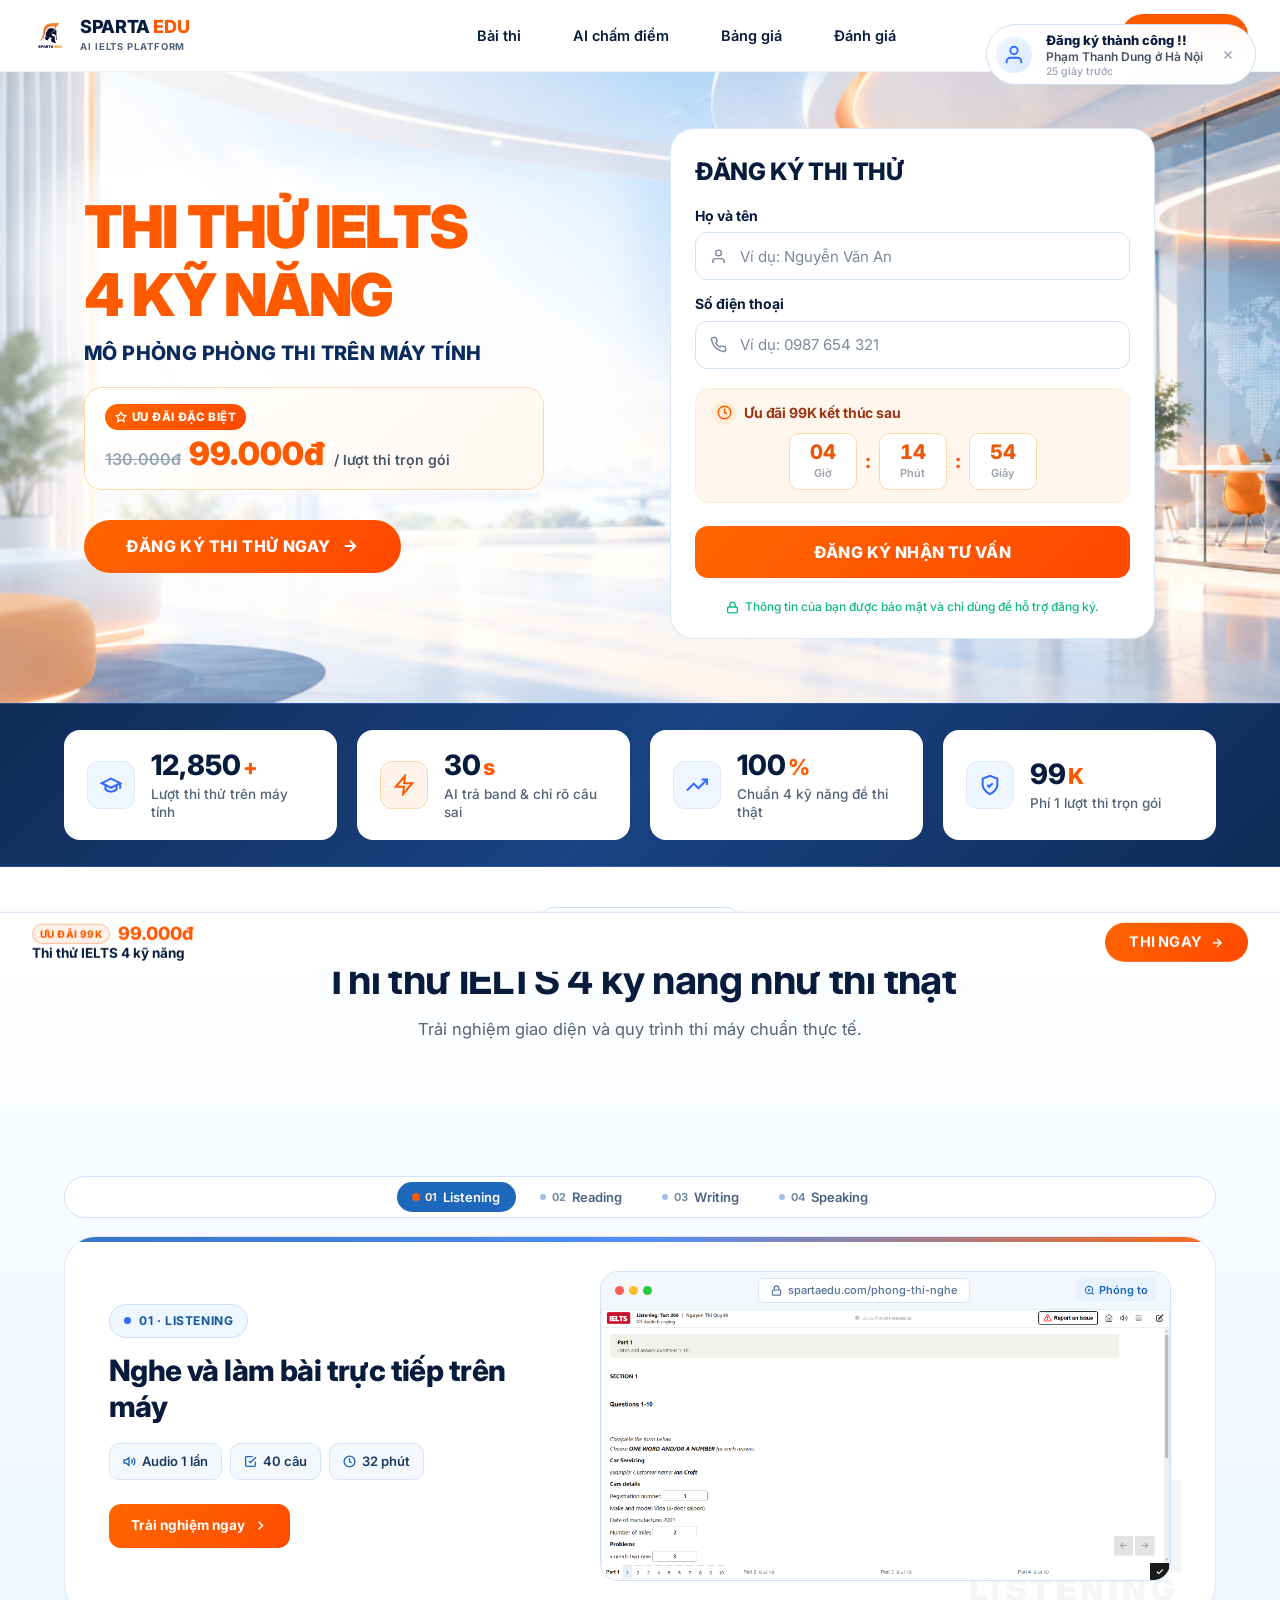
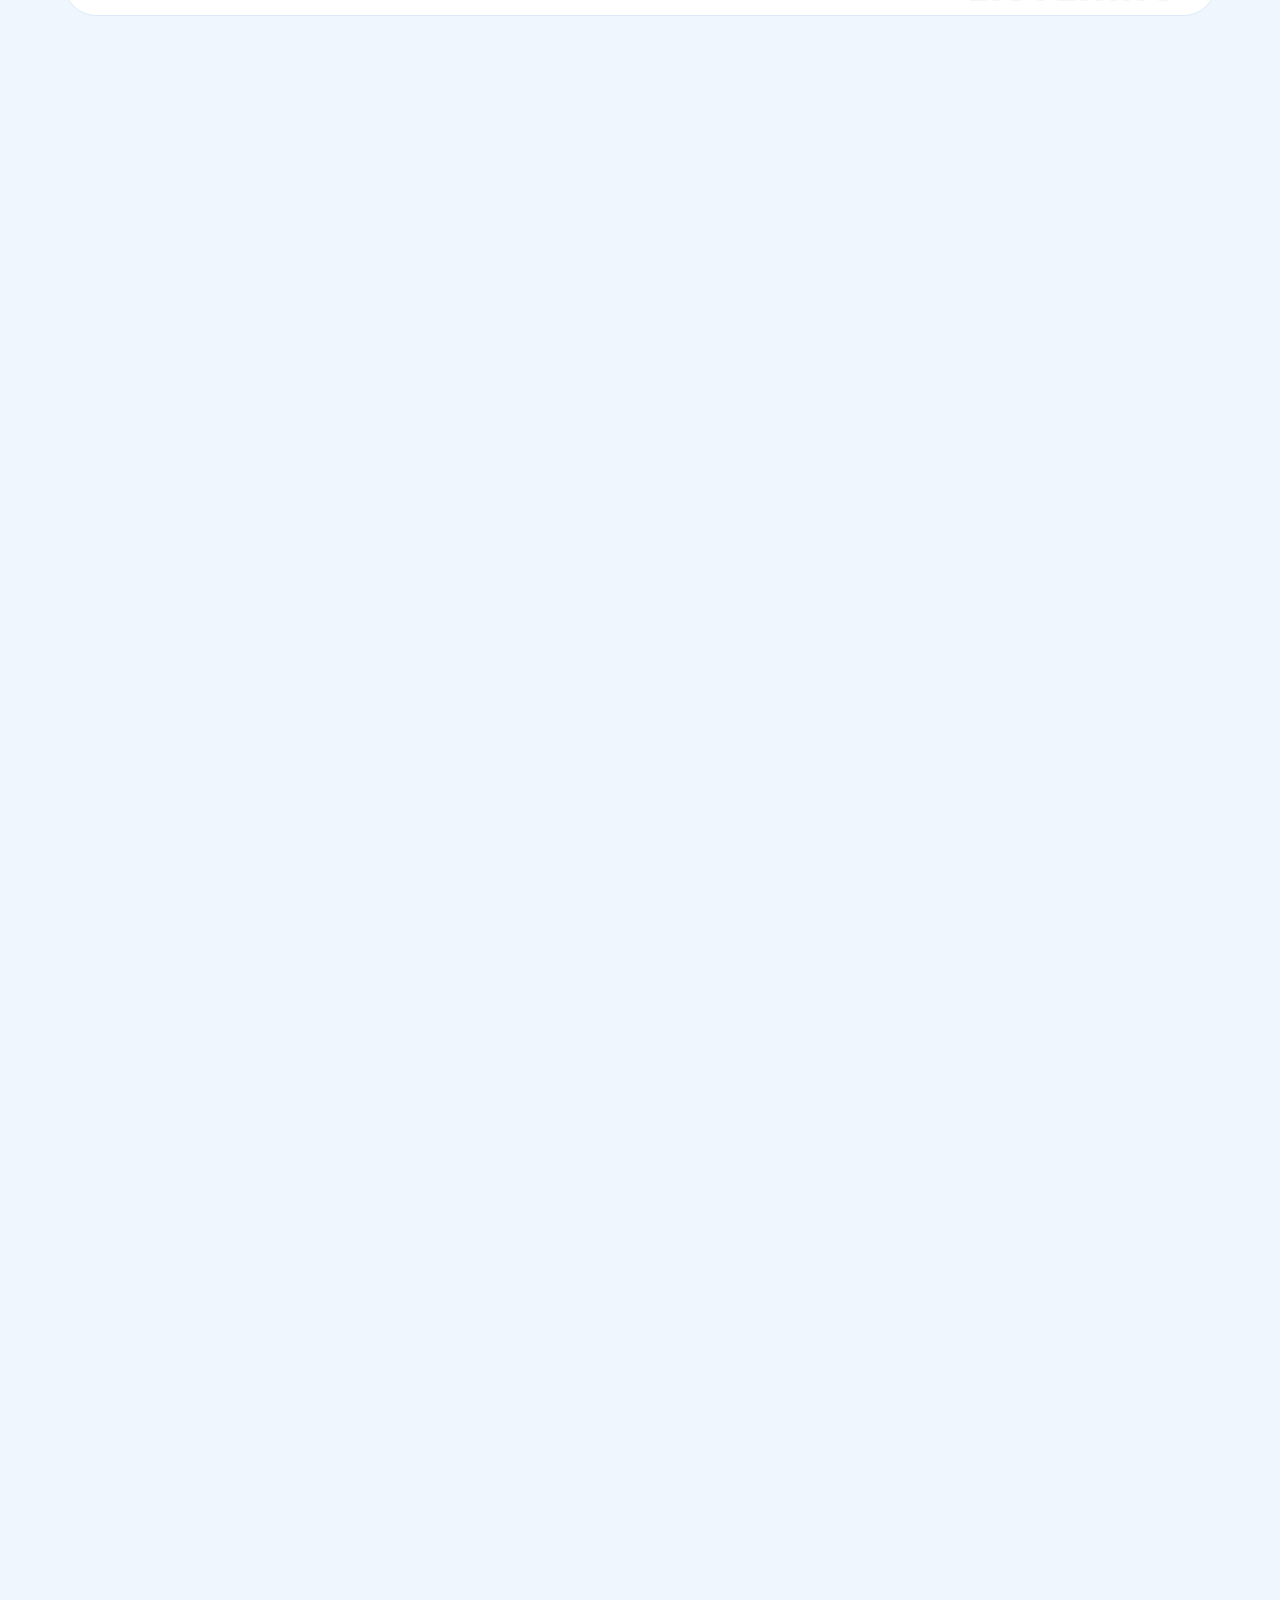
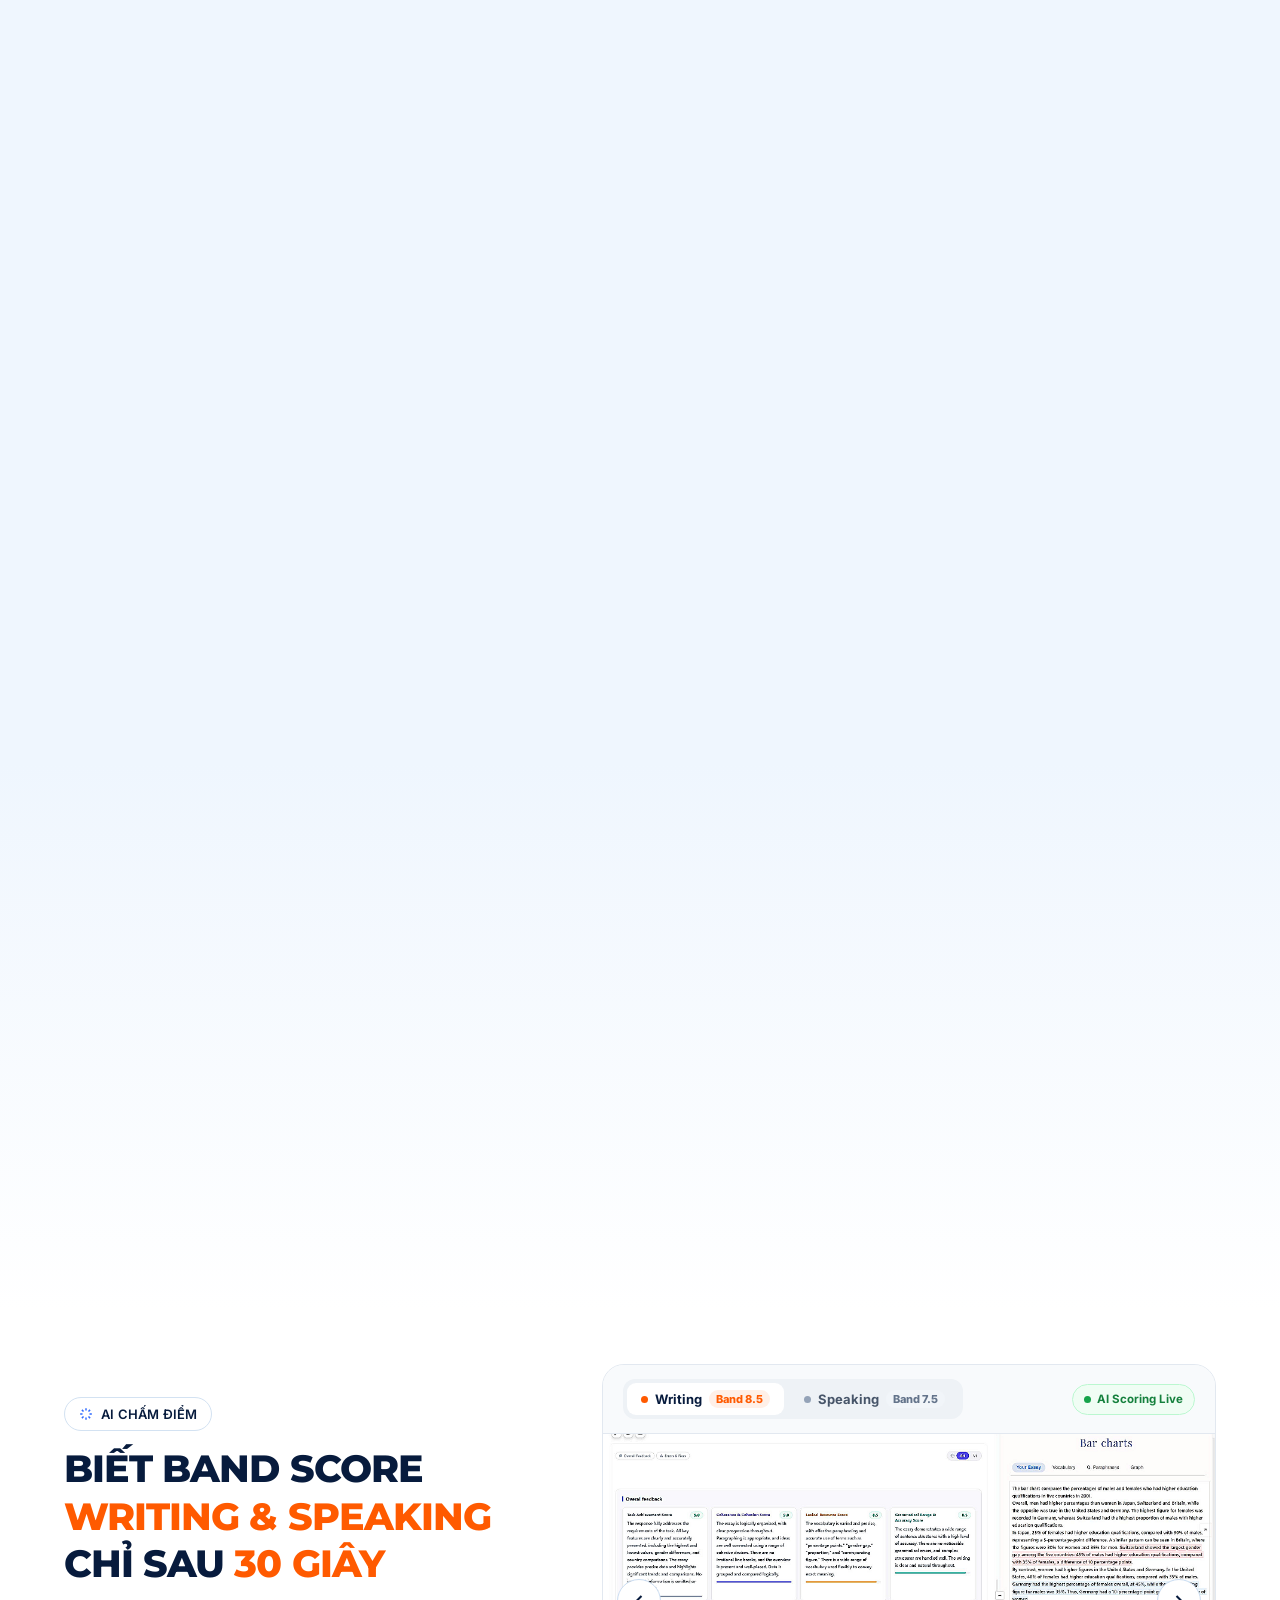
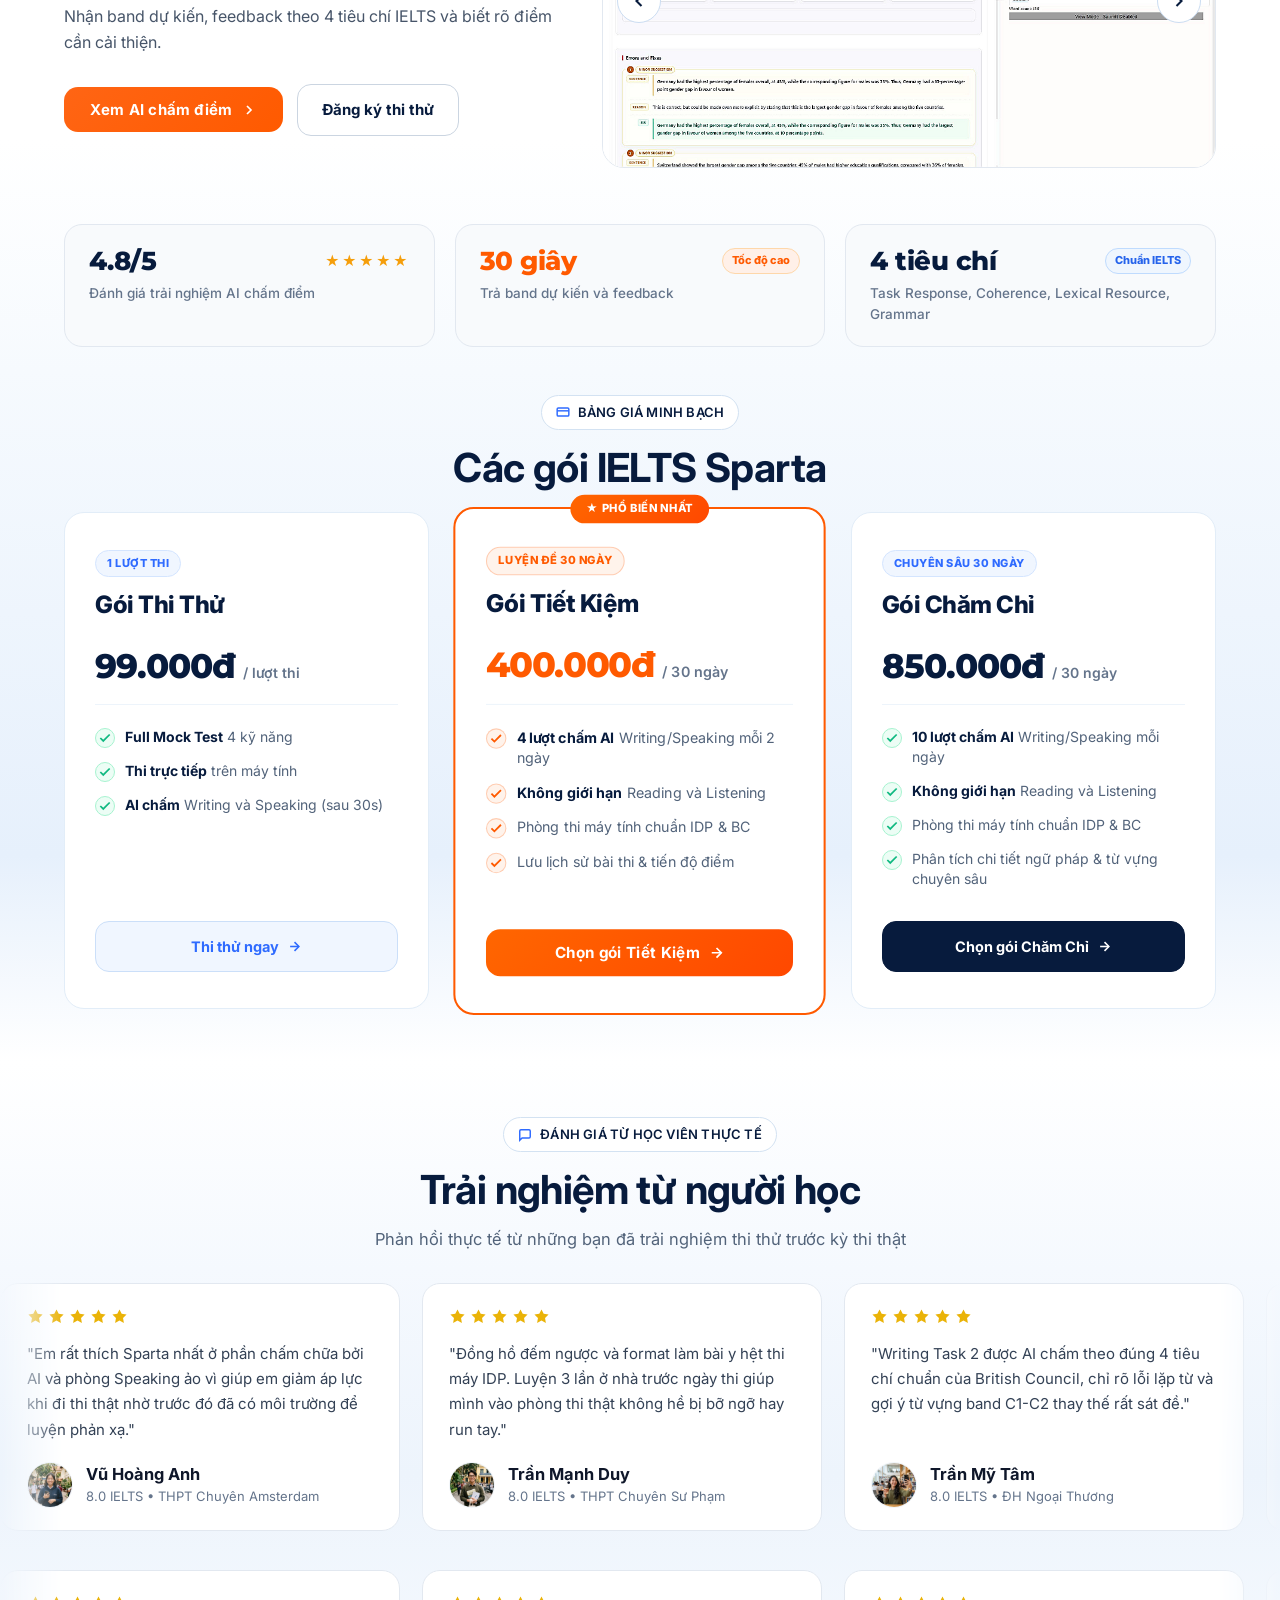
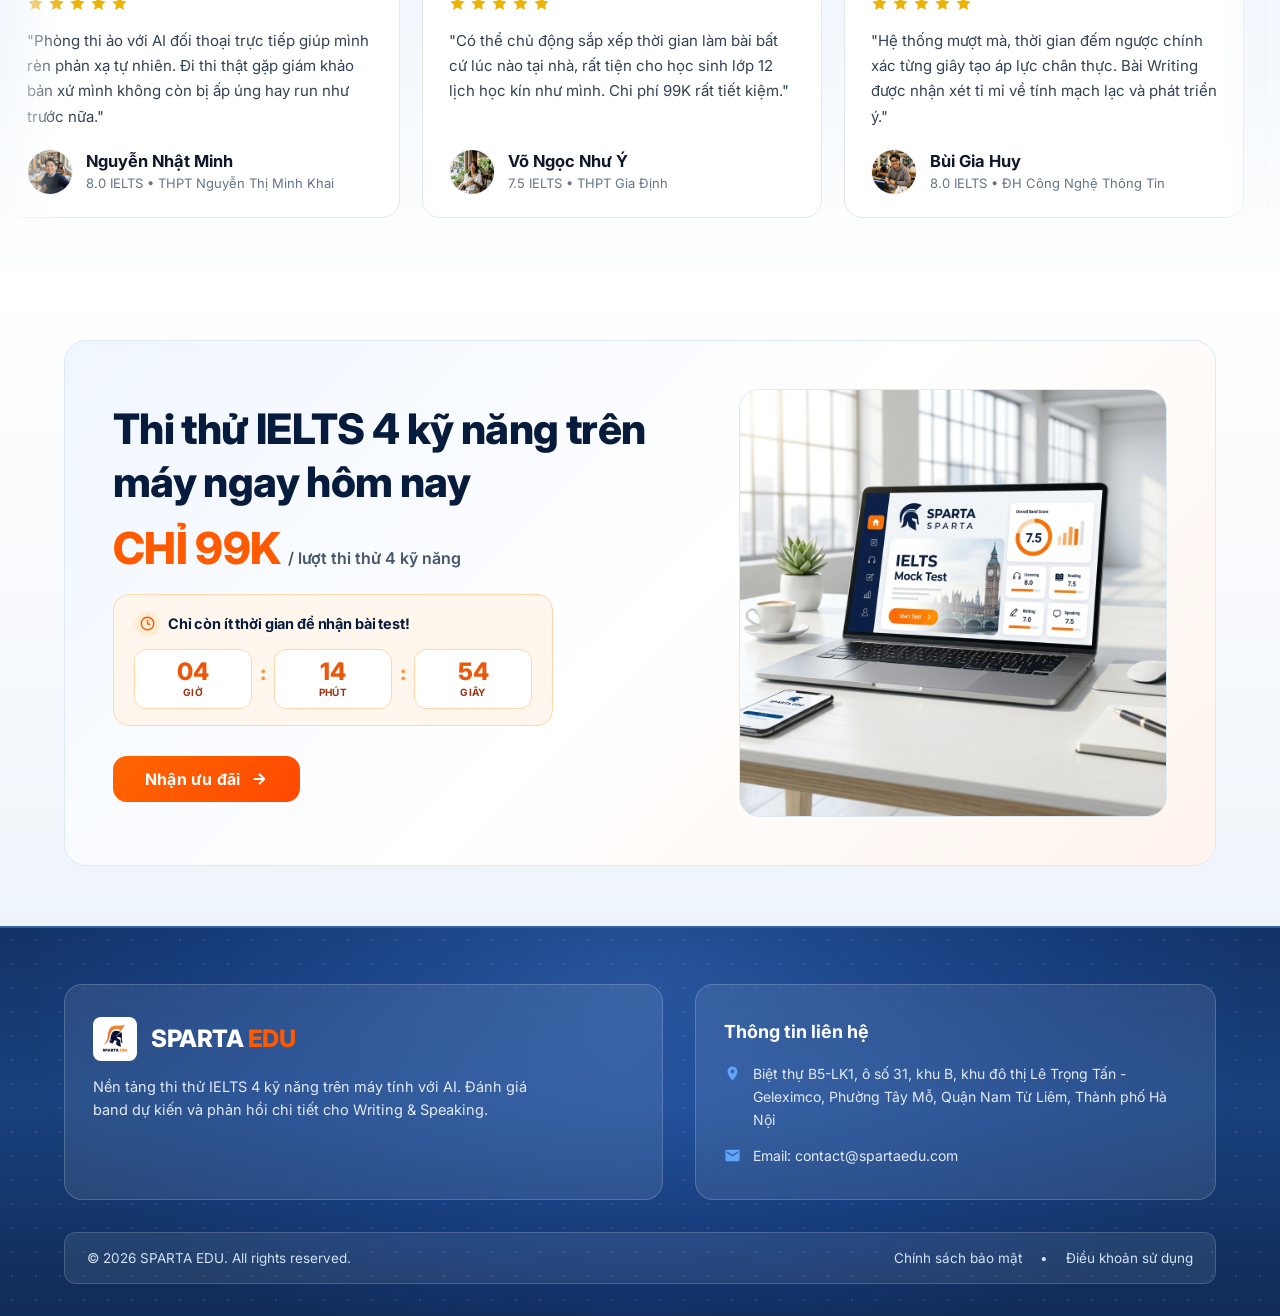
==== commit 8d079b87: "Thu gon khoang cach giua Section 3 (AI Scoring) va Section 4 (Pricing)" ====
--- a/index.html
+++ b/index.html
@@ -23,7 +23,7 @@
   <link href="https://fonts.googleapis.com/css2?family=Inter:wght@400;500;600;700;800&family=Montserrat:wght@700;800&display=swap" rel="stylesheet">
   
   <!-- Stylesheet -->
-  <link rel="stylesheet" href="styles.css?v=53">
+  <link rel="stylesheet" href="styles.css?v=54">
   
   <!-- Favicon -->
   <link rel="icon" type="image/png" href="assets/sparta-logo.png">
@@ -720,7 +720,7 @@
        ========================================================================== -->
   <section class="sparta-pricing-section" id="pricingSection">
     <div class="container">
-      <div class="section-header" style="margin-bottom: 28px;">
+      <div class="section-header" style="margin-bottom: 20px;">
         <div class="badge-pill-tech" style="margin-bottom: 14px;">
           <svg width="14" height="14" viewBox="0 0 24 24" fill="none" stroke="currentColor" stroke-width="2.5"><rect x="2" y="5" width="20" height="14" rx="2"/><line x1="2" y1="10" x2="22" y2="10"/></svg>
           BẢNG GIÁ MINH BẠCH
--- a/styles.css
+++ b/styles.css
@@ -2526,7 +2526,7 @@
    Vibrant Accent Orange (#FF5A00), High-Key Pastel Blue (#EBF4FE / #DCEEFE)
    ========================================================================== */
 .ai-showcase-section {
-  padding: 64px 0 56px;
+  padding: 54px 0 24px;
   background: linear-gradient(180deg, #FFFFFF 0%, #FFFFFF 65%, #F6FAFE 100%);
   position: relative;
   overflow: hidden;
@@ -2540,7 +2540,7 @@
   grid-template-columns: 1.02fr 1.28fr;
   gap: 48px;
   align-items: center;
-  margin-bottom: 48px;
+  margin-bottom: 32px;
 }
 
 /* Left Column */
@@ -2978,7 +2978,7 @@
 /* Responsive adjustments */
 @media (max-width: 991px) {
   .ai-showcase-section {
-    padding: 42px 0 32px;
+    padding: 36px 0 18px;
   }
   .ai-showcase-grid {
     grid-template-columns: 1fr;
@@ -3003,7 +3003,7 @@
 
 @media (max-width: 576px) {
   .ai-showcase-section {
-    padding: 30px 0 20px;
+    padding: 26px 0 14px;
   }
   .ai-showcase-grid {
     gap: 18px;
@@ -6448,7 +6448,7 @@
    SECTION 5 — SPARTA PRICING PACKAGES (High-Key Daylight Studio)
    ========================================================================== */
 .sparta-pricing-section {
-  padding: 50px 0 60px;
+  padding: 24px 0 54px;
   background: linear-gradient(180deg, #F6FAFE 0%, #EEF5FD 35%, #E6F0FC 70%, #FFFFFF 100%);
   position: relative;
   border-top: none !important;
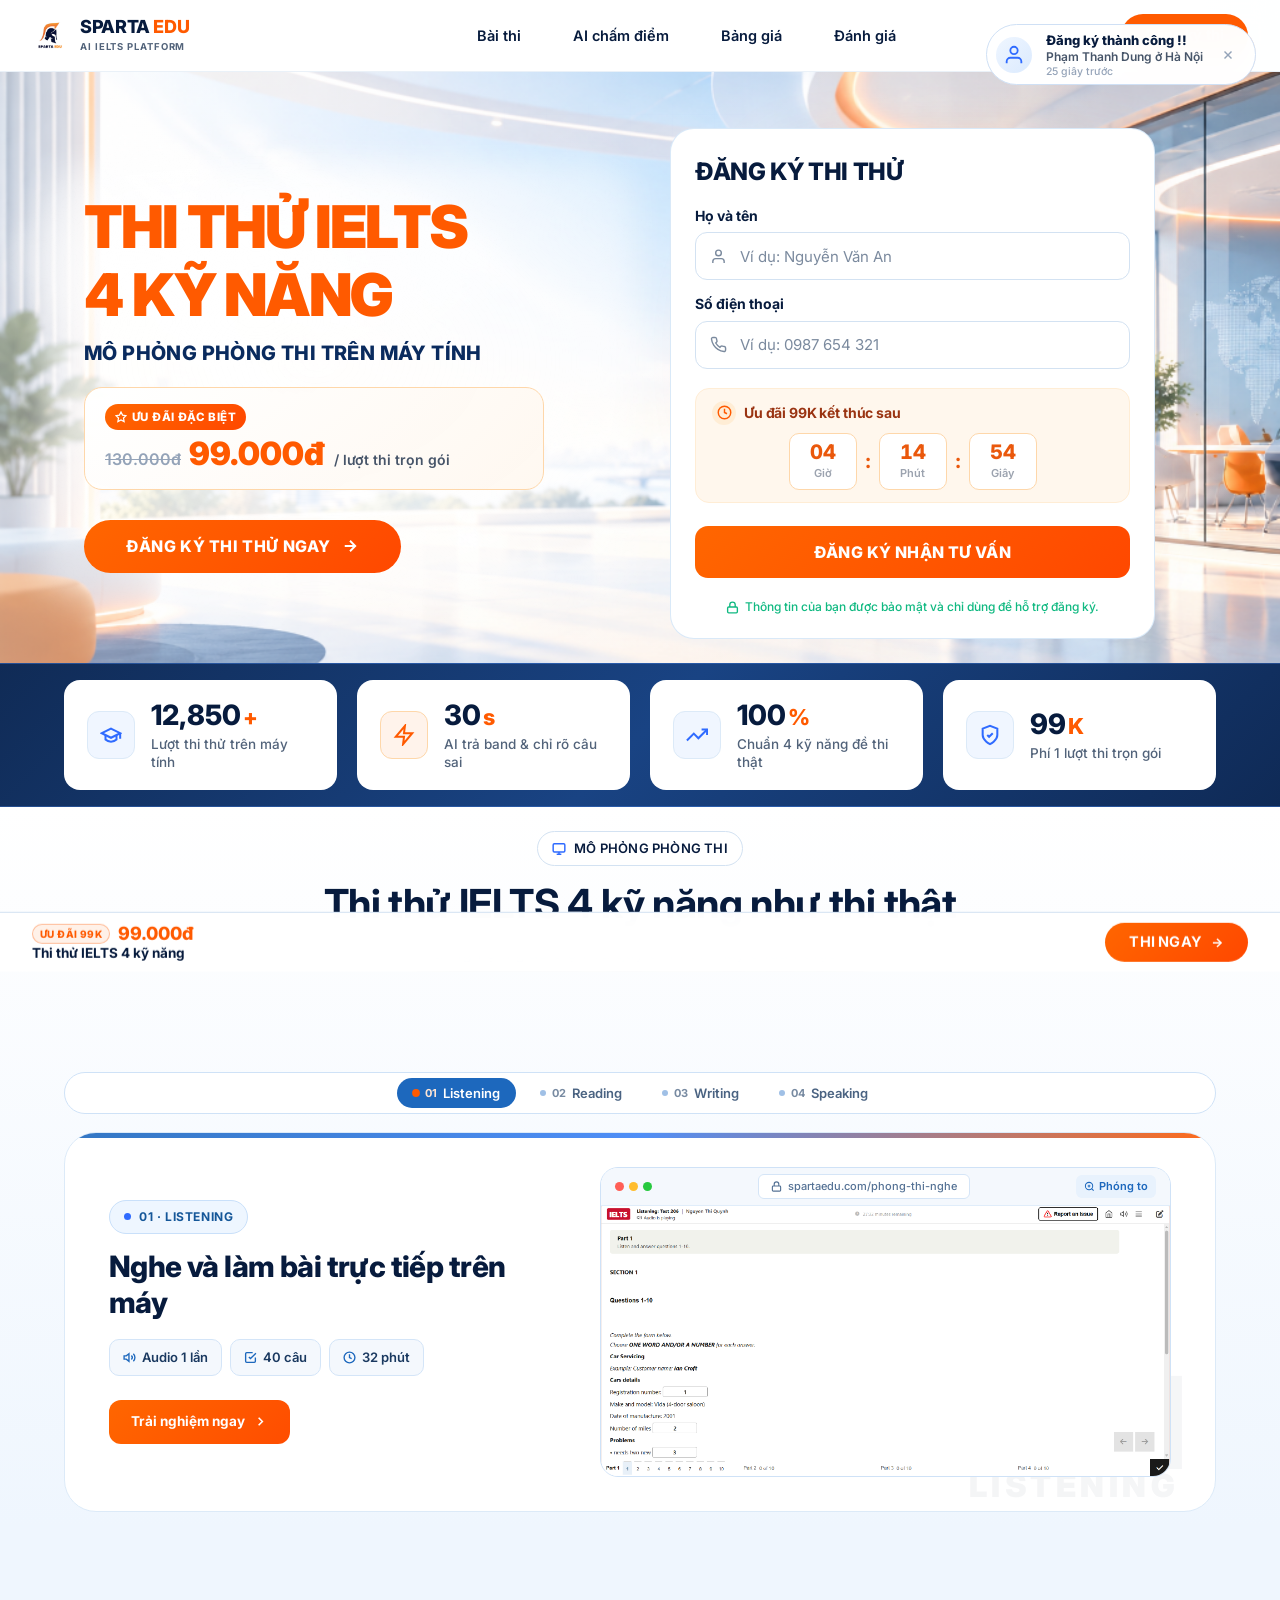
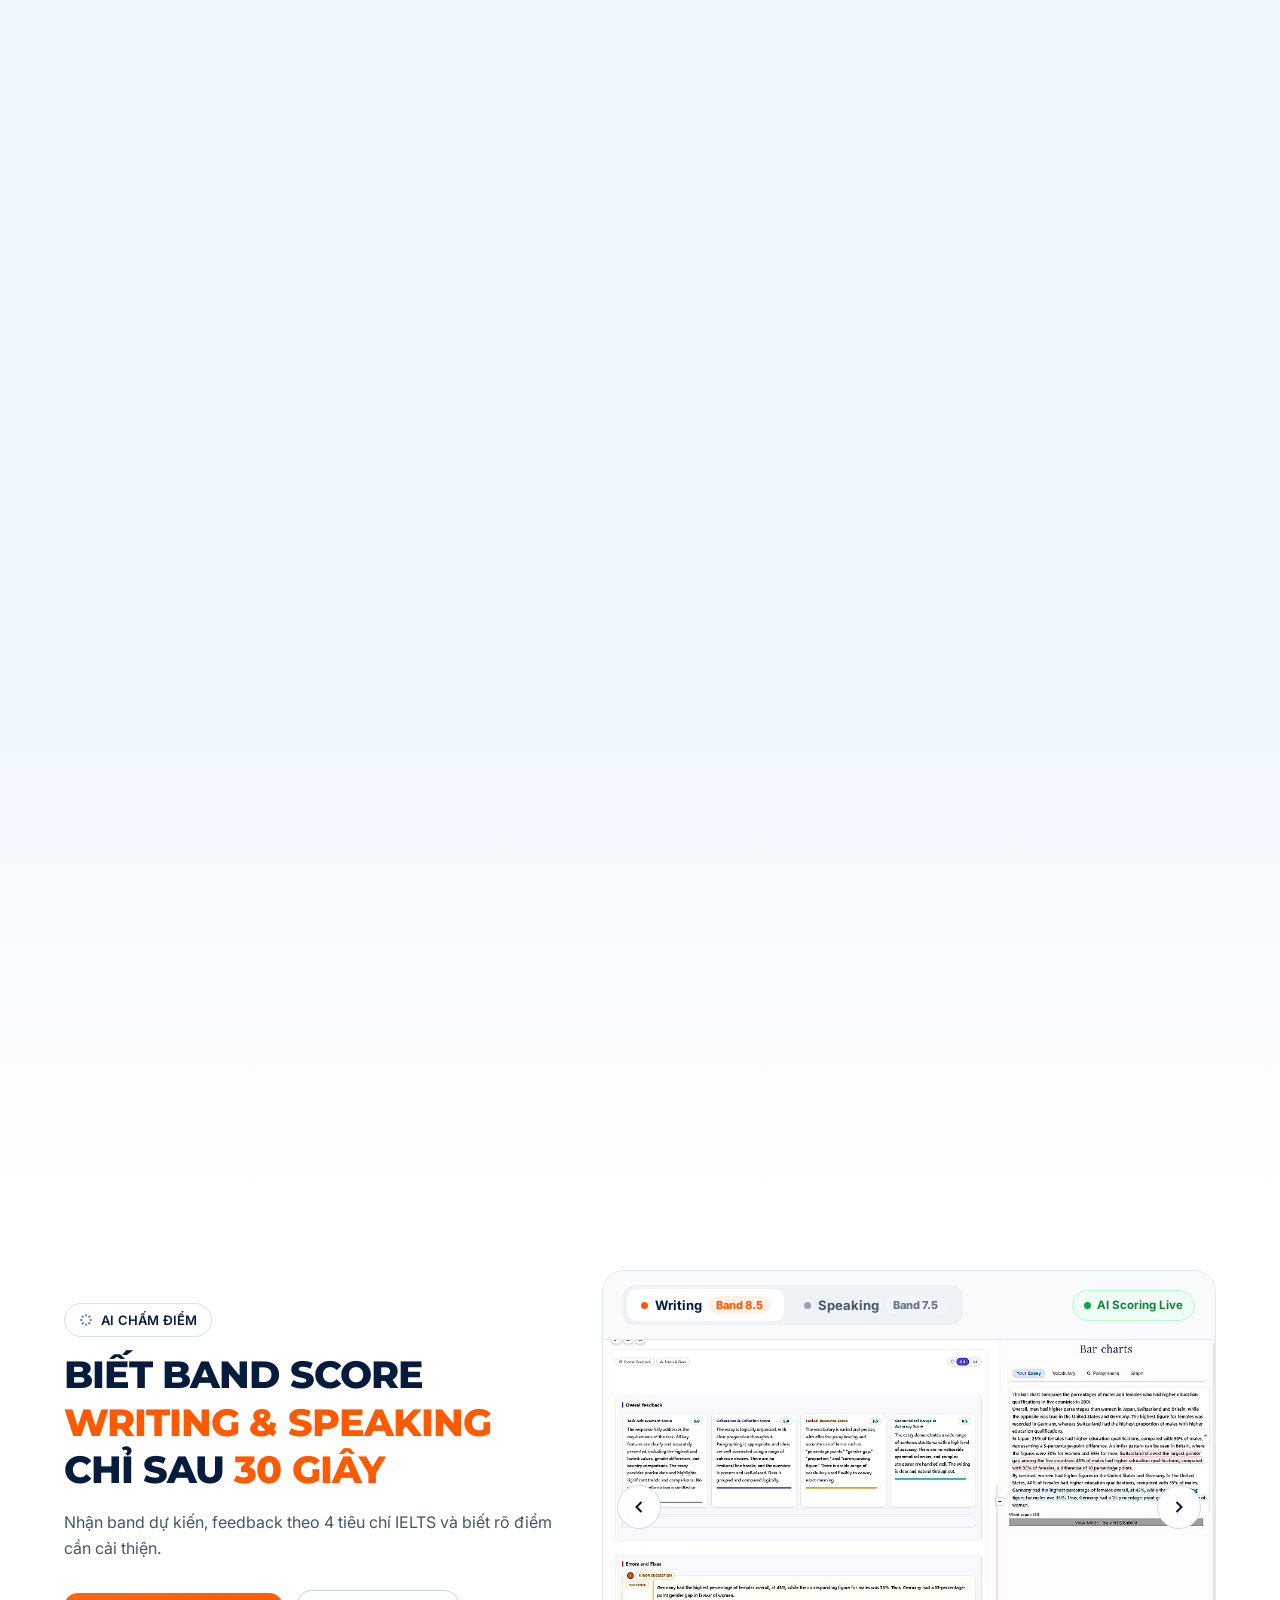
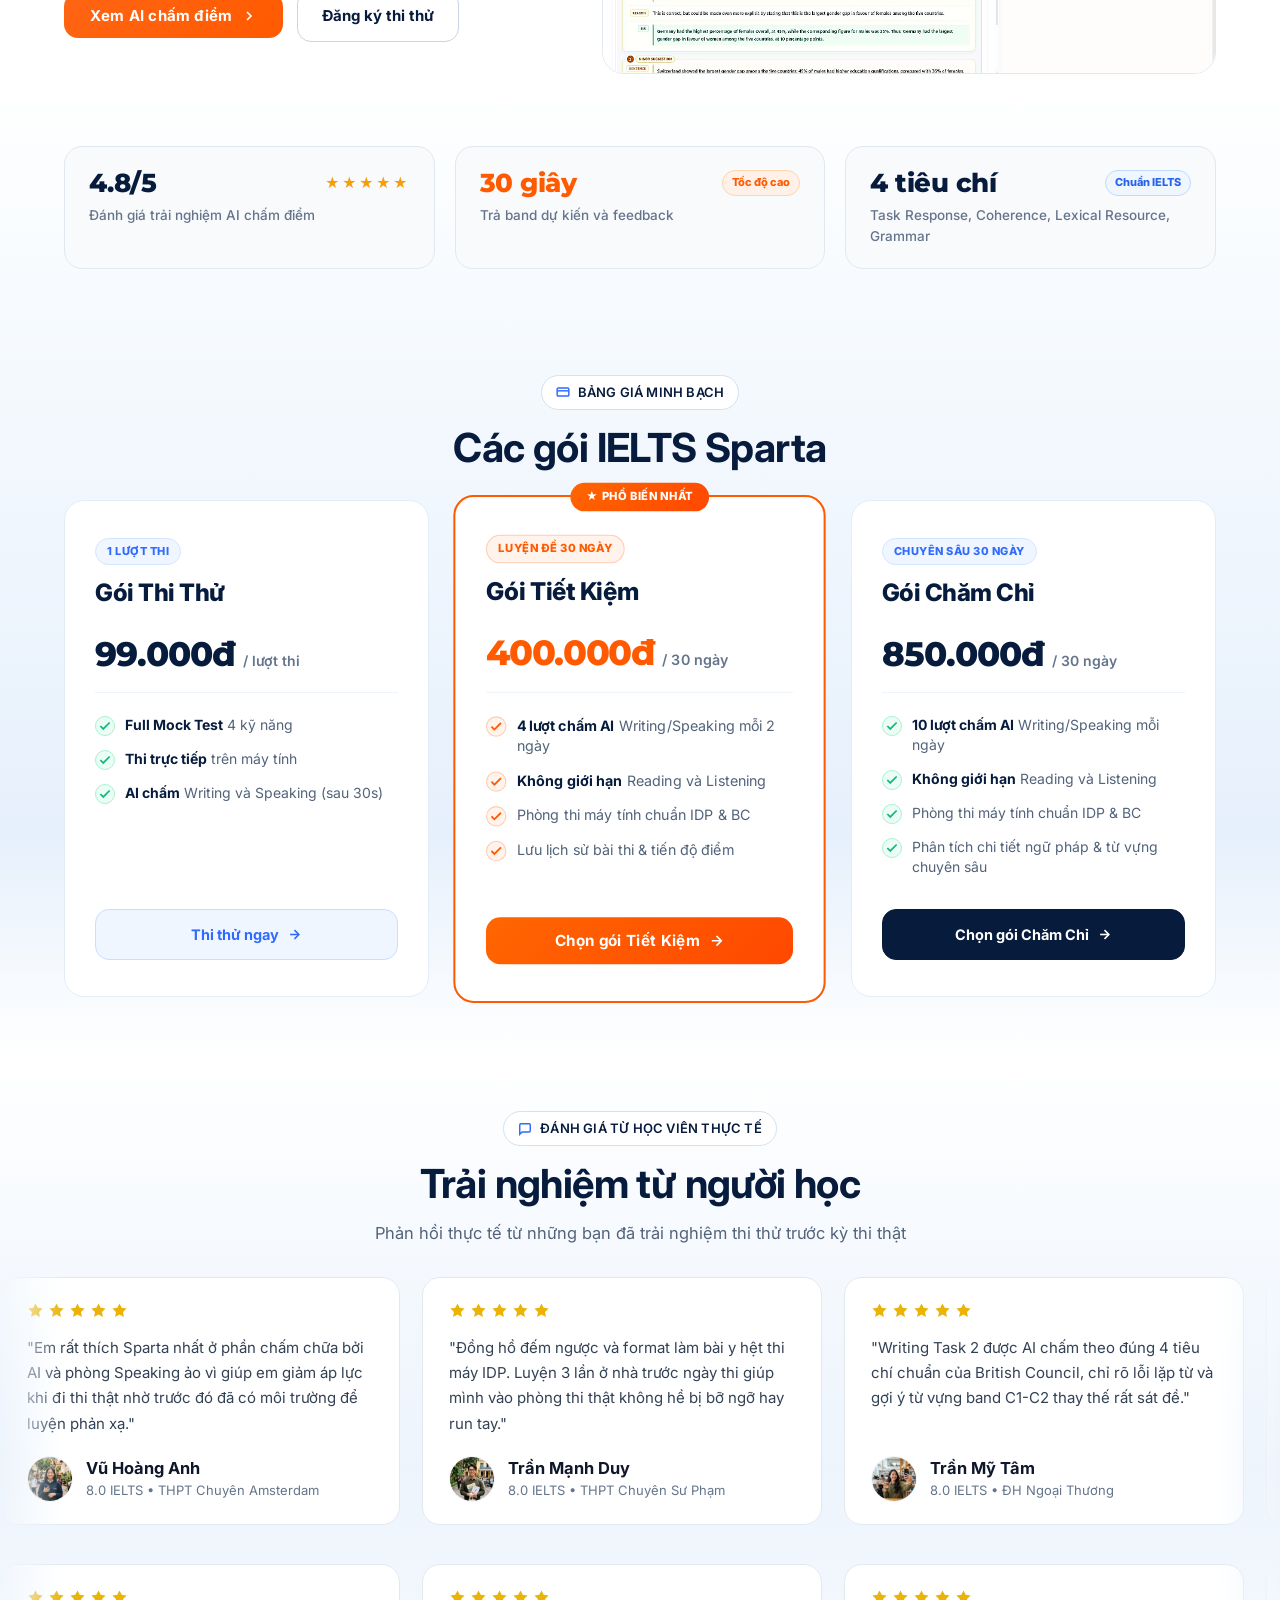
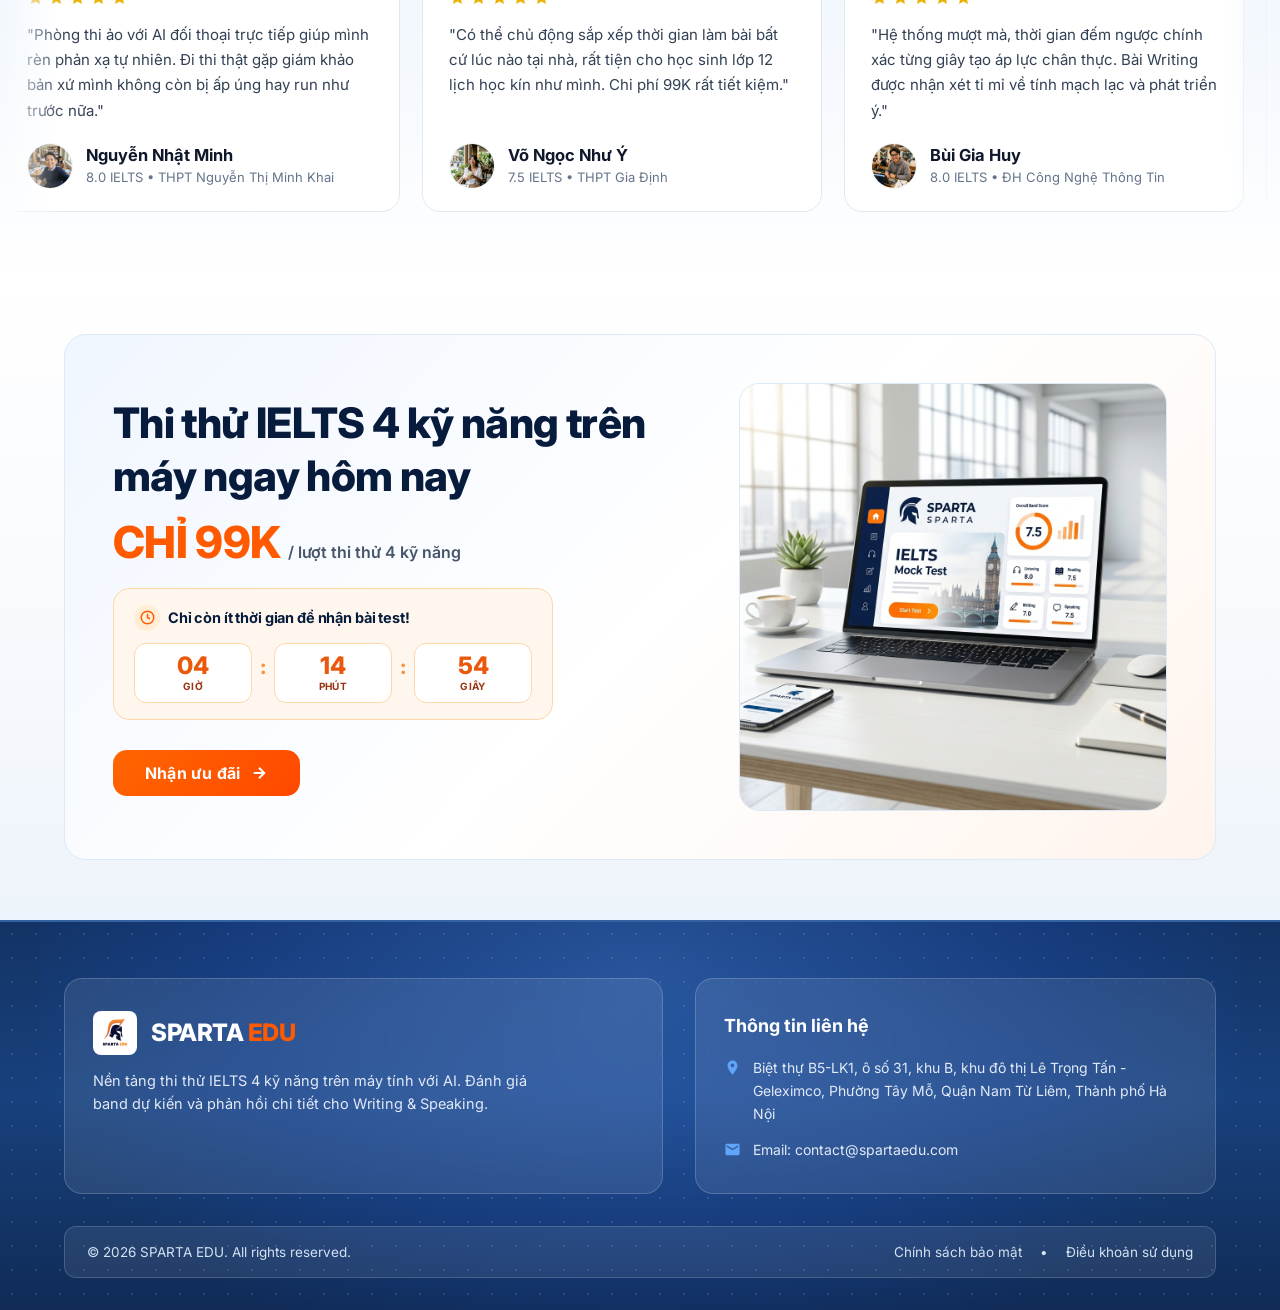
==== commit 3f9207eb: "Khoi phuc Section 3-4 ve ban cu, thu gon khoang cach Section 1 (Hero) va Section 2 (Phong thi 4 ky n" ====
--- a/index.html
+++ b/index.html
@@ -23,7 +23,7 @@
   <link href="https://fonts.googleapis.com/css2?family=Inter:wght@400;500;600;700;800&family=Montserrat:wght@700;800&display=swap" rel="stylesheet">
   
   <!-- Stylesheet -->
-  <link rel="stylesheet" href="styles.css?v=54">
+  <link rel="stylesheet" href="styles.css?v=55">
   
   <!-- Favicon -->
   <link rel="icon" type="image/png" href="assets/sparta-logo.png">
@@ -720,7 +720,7 @@
        ========================================================================== -->
   <section class="sparta-pricing-section" id="pricingSection">
     <div class="container">
-      <div class="section-header" style="margin-bottom: 20px;">
+      <div class="section-header" style="margin-bottom: 28px;">
         <div class="badge-pill-tech" style="margin-bottom: 14px;">
           <svg width="14" height="14" viewBox="0 0 24 24" fill="none" stroke="currentColor" stroke-width="2.5"><rect x="2" y="5" width="20" height="14" rx="2"/><line x1="2" y1="10" x2="22" y2="10"/></svg>
           BẢNG GIÁ MINH BẠCH
--- a/styles.css
+++ b/styles.css
@@ -1051,7 +1051,7 @@
    High-key Daylight Ambiance with Mascot Robot Background and Left White Fade
    ========================================================================== */
 .lead-hero-section {
-  padding: 56px 0 64px 0;
+  padding: 56px 0 24px 0;
   position: relative;
   overflow: hidden;
   background-color: #F4F8FD;
@@ -1763,16 +1763,20 @@
    ========================================================================== */
 
 .product-experience-section {
-  padding: 40px 0 0;
+  padding: 24px 0 0;
   background: linear-gradient(180deg, #FFFFFF 0%, #EFF6FE 20%, #EFF6FE 85%, #FFFFFF 100%);
   position: relative;
+}
+
+.product-experience-section .section-header {
+  margin-bottom: 20px;
 }
 
 /* Scroll Pin Track: Provides the scroll height for the pinned experience */
 .sparta-scroll-pin-track {
   height: 380vh;
   position: relative;
-  margin-top: 20px;
+  margin-top: 10px;
 }
 
 /* Sticky Stage pinned in viewport */
@@ -2526,7 +2530,7 @@
    Vibrant Accent Orange (#FF5A00), High-Key Pastel Blue (#EBF4FE / #DCEEFE)
    ========================================================================== */
 .ai-showcase-section {
-  padding: 54px 0 24px;
+  padding: 64px 0 56px;
   background: linear-gradient(180deg, #FFFFFF 0%, #FFFFFF 65%, #F6FAFE 100%);
   position: relative;
   overflow: hidden;
@@ -2540,7 +2544,7 @@
   grid-template-columns: 1.02fr 1.28fr;
   gap: 48px;
   align-items: center;
-  margin-bottom: 32px;
+  margin-bottom: 48px;
 }
 
 /* Left Column */
@@ -2978,7 +2982,7 @@
 /* Responsive adjustments */
 @media (max-width: 991px) {
   .ai-showcase-section {
-    padding: 36px 0 18px;
+    padding: 42px 0 32px;
   }
   .ai-showcase-grid {
     grid-template-columns: 1fr;
@@ -3003,7 +3007,7 @@
 
 @media (max-width: 576px) {
   .ai-showcase-section {
-    padding: 26px 0 14px;
+    padding: 30px 0 20px;
   }
   .ai-showcase-grid {
     gap: 18px;
@@ -4889,7 +4893,7 @@
   }
 
   .lead-hero-section {
-    padding: 30px 0 34px 0 !important;
+    padding: 30px 0 18px 0 !important;
     min-height: auto !important;
   }
 
@@ -5244,7 +5248,7 @@
   }
 
   .lead-hero-section {
-    padding: 20px 0 24px 0 !important;
+    padding: 20px 0 14px 0 !important;
     min-height: auto !important;
   }
 
@@ -5636,7 +5640,7 @@
   background: linear-gradient(135deg, #102B56 0%, #194383 50%, #0F2A56 100%) !important;
   border-top: 1px solid rgba(75, 140, 245, 0.35);
   border-bottom: 1px solid rgba(75, 140, 245, 0.35);
-  padding: 26px 0;
+  padding: 16px 0;
   position: relative;
   z-index: 5;
 }
@@ -5835,7 +5839,7 @@
 
 @media (max-width: 640px) {
   .cro-metrics-strip {
-    padding: 24px 0;
+    padding: 14px 0;
   }
   .cro-metrics-grid {
     grid-template-columns: 1fr;
@@ -6448,7 +6452,7 @@
    SECTION 5 — SPARTA PRICING PACKAGES (High-Key Daylight Studio)
    ========================================================================== */
 .sparta-pricing-section {
-  padding: 24px 0 54px;
+  padding: 50px 0 60px;
   background: linear-gradient(180deg, #F6FAFE 0%, #EEF5FD 35%, #E6F0FC 70%, #FFFFFF 100%);
   position: relative;
   border-top: none !important;
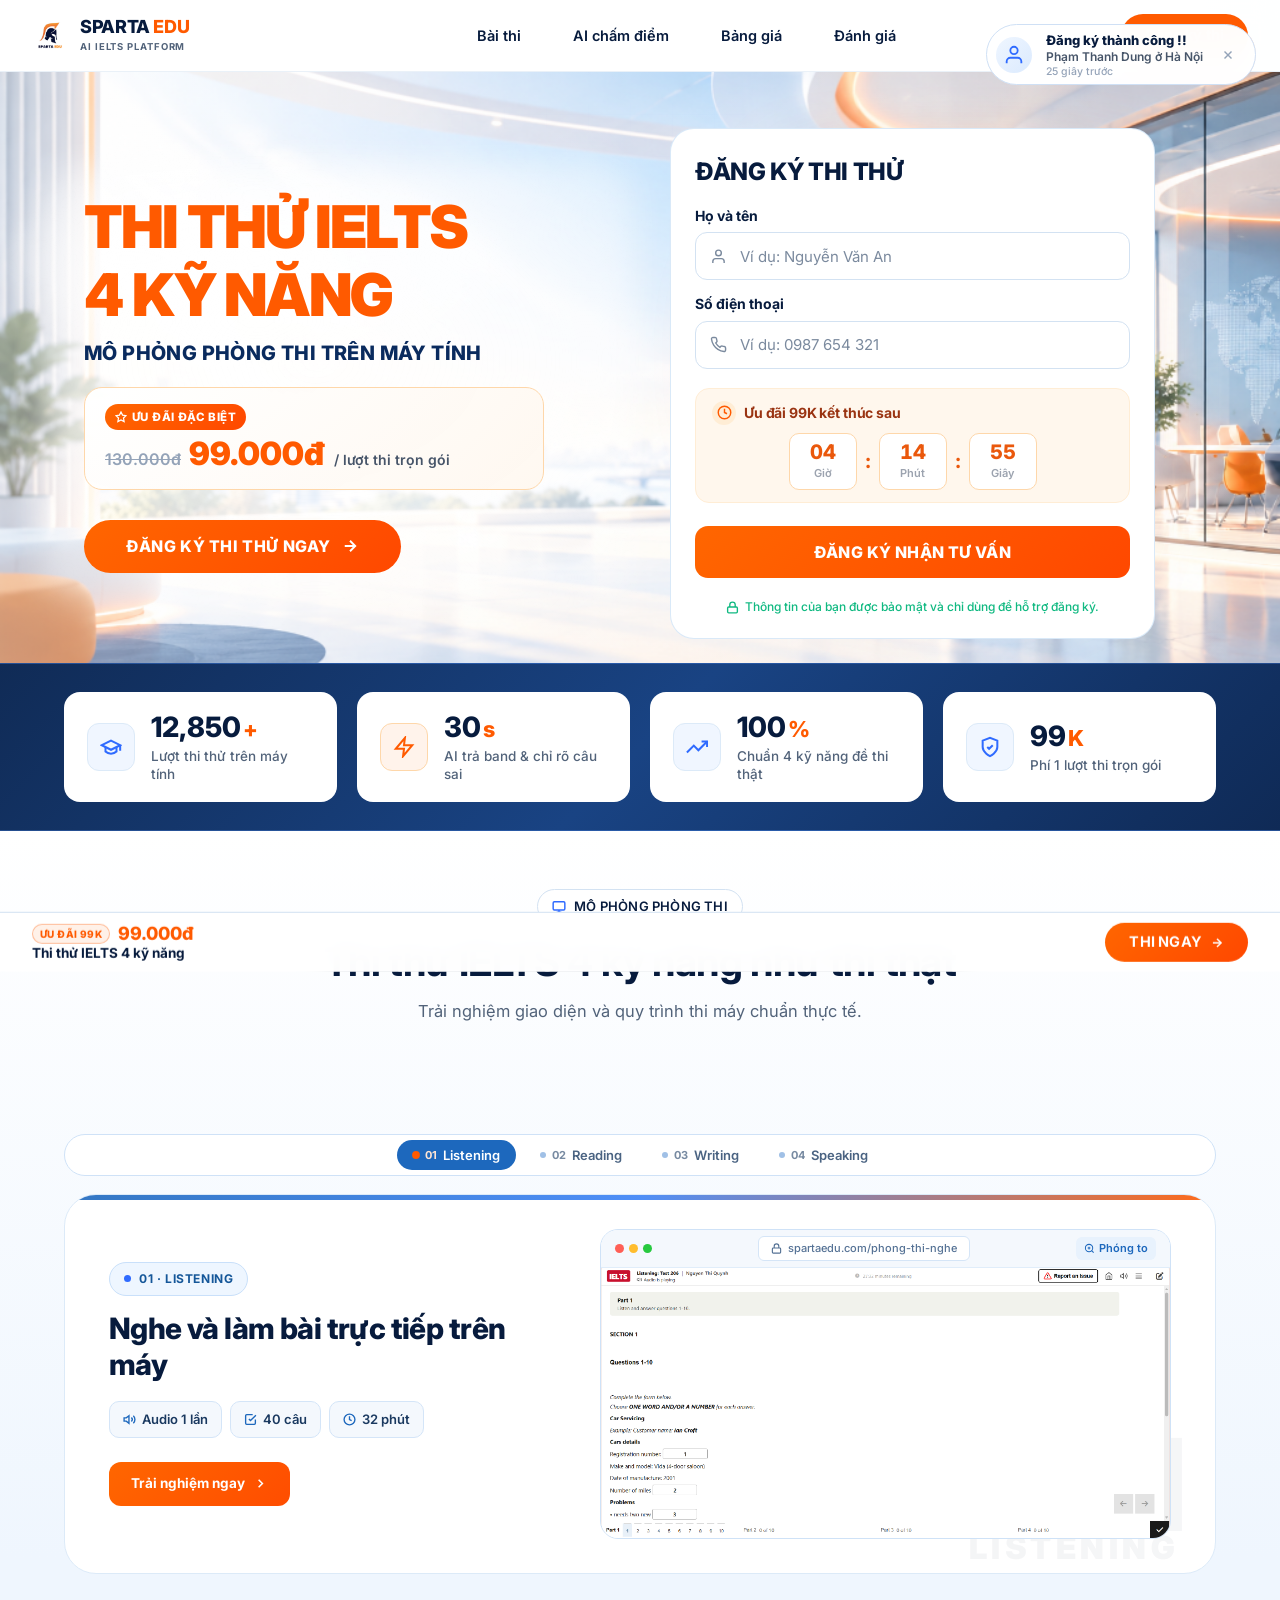
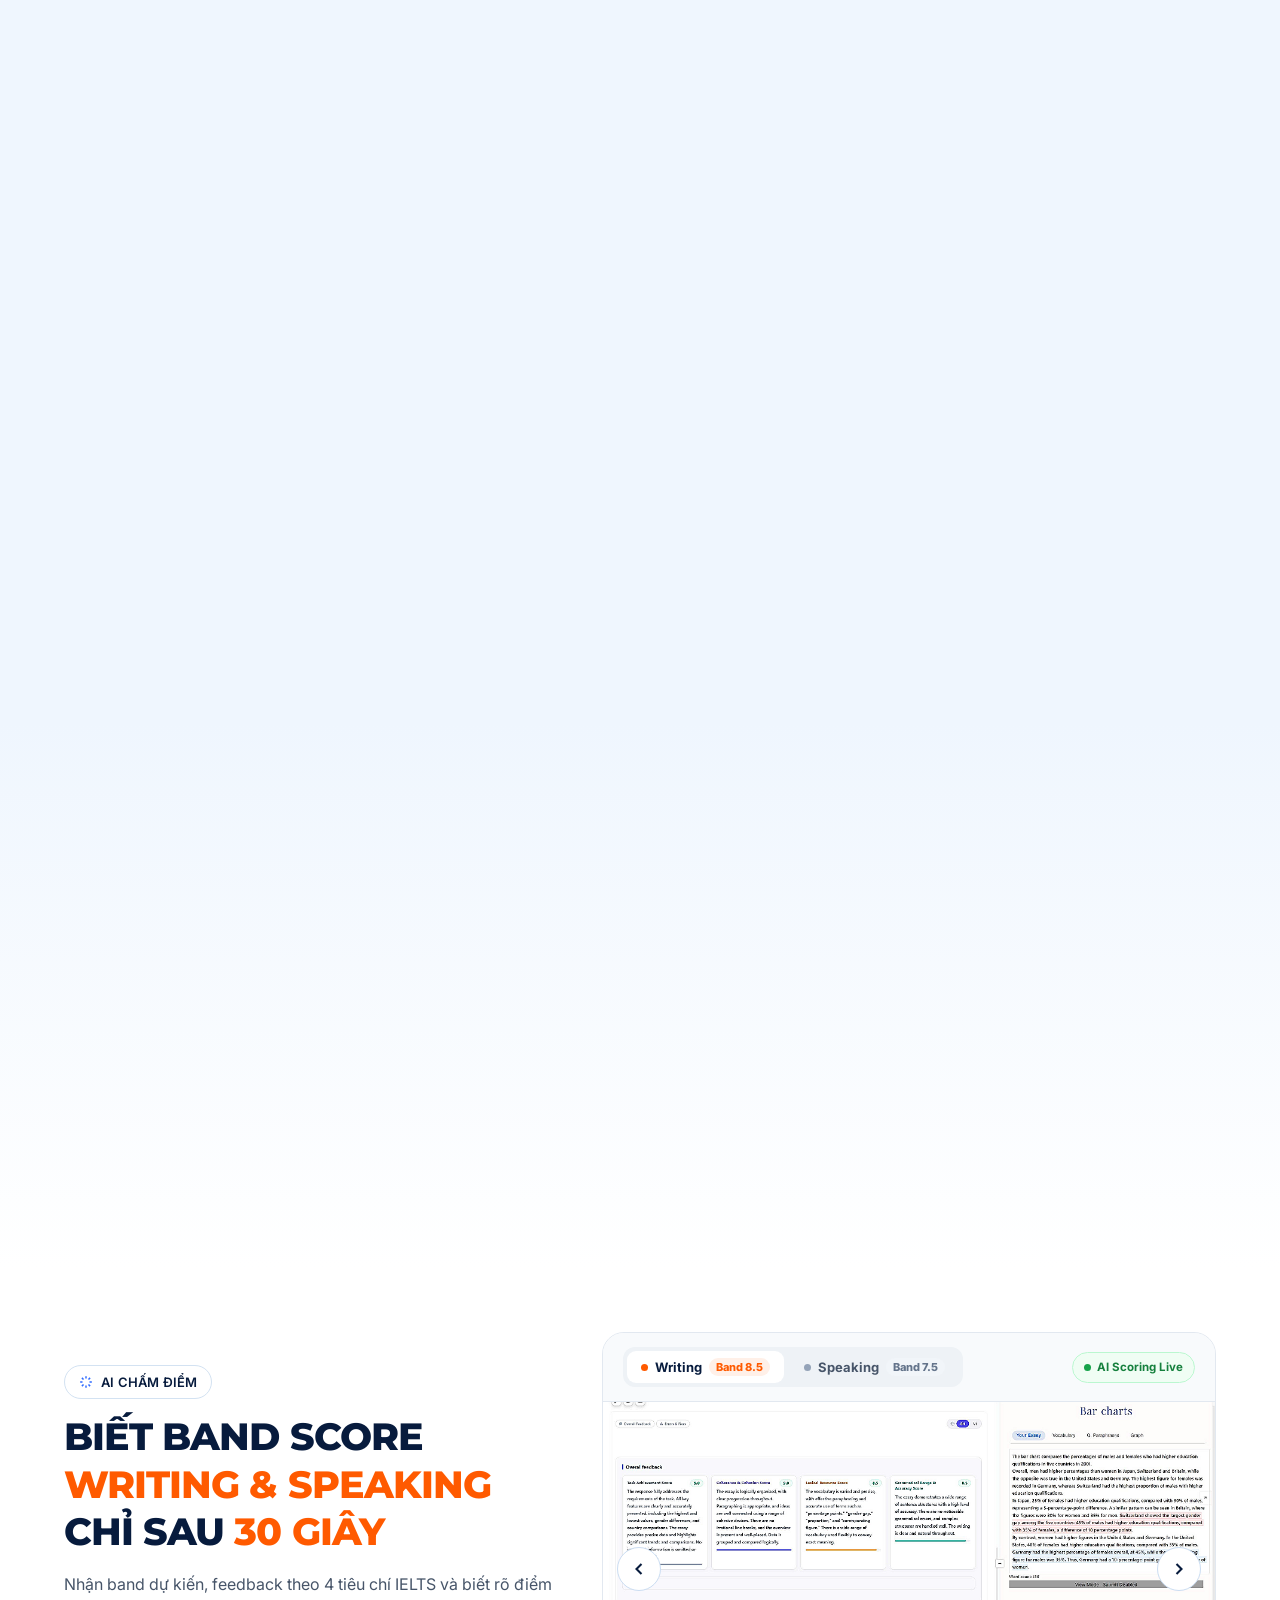
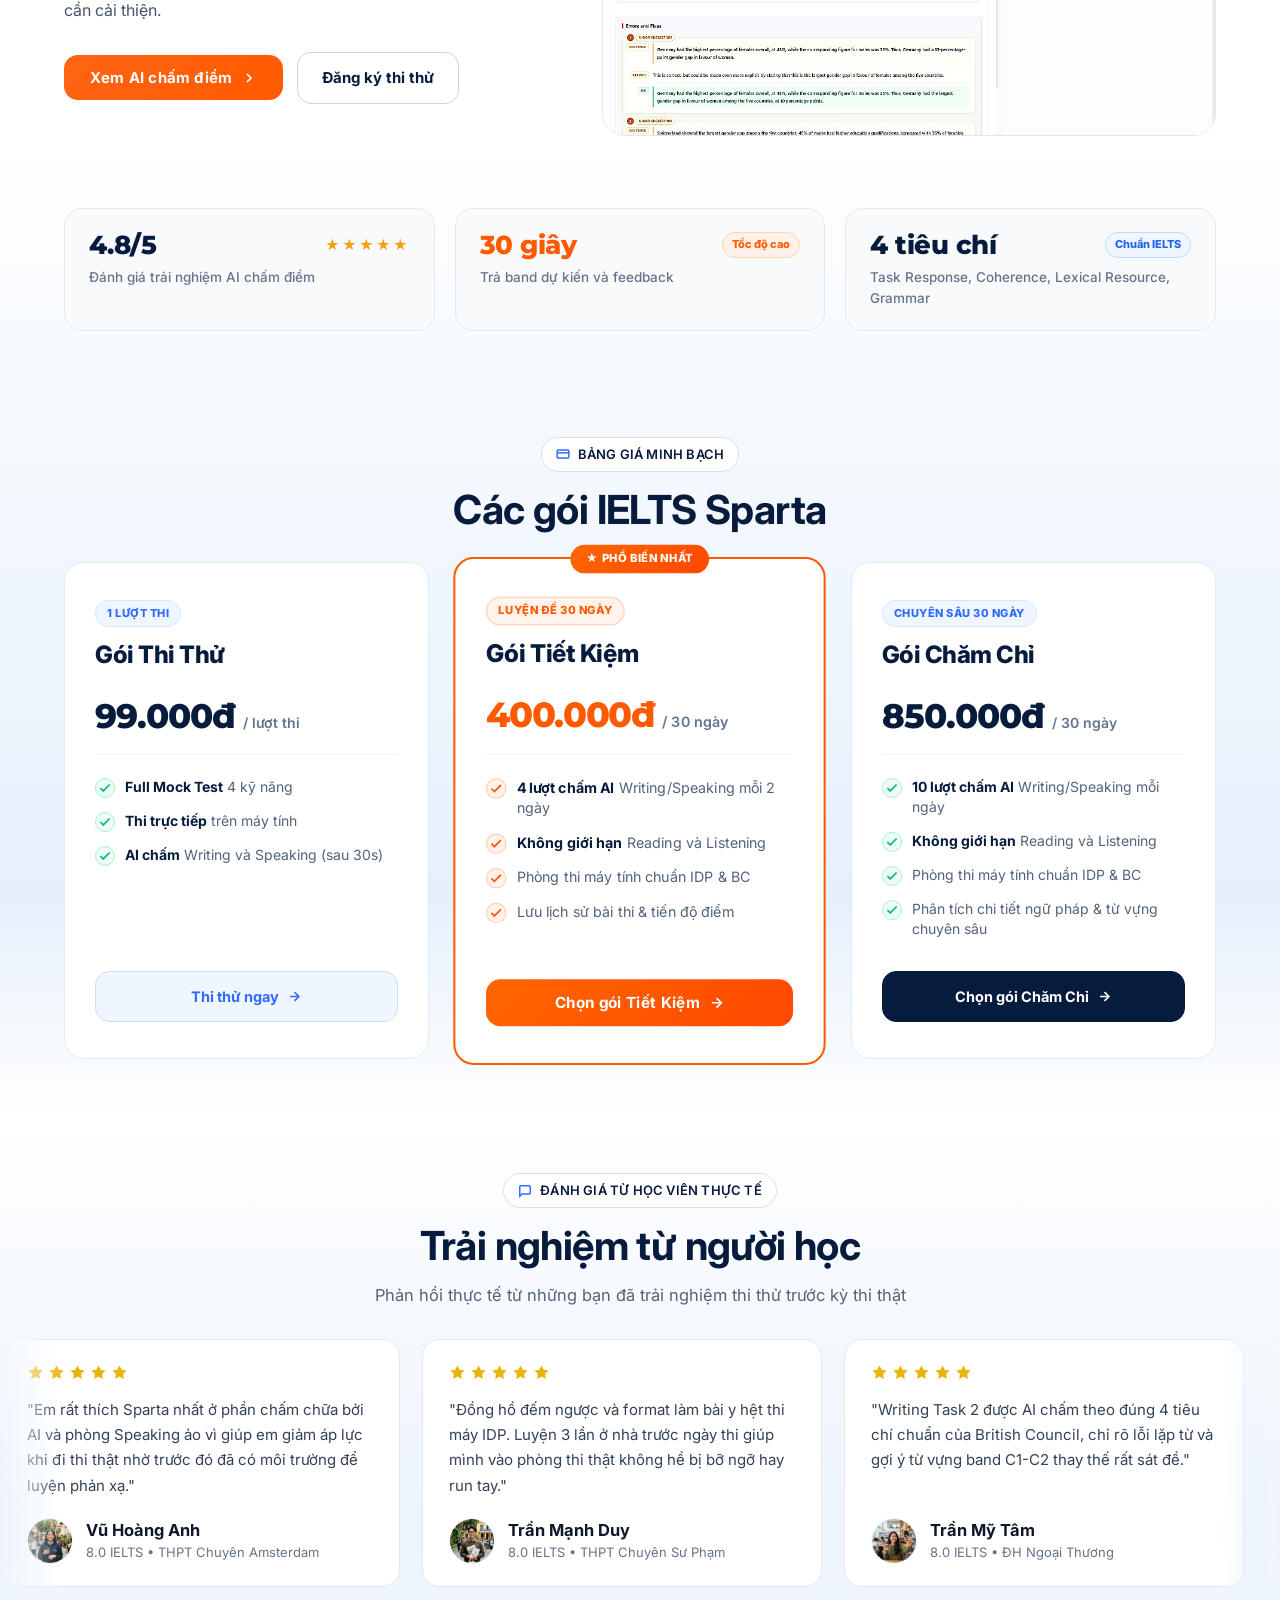
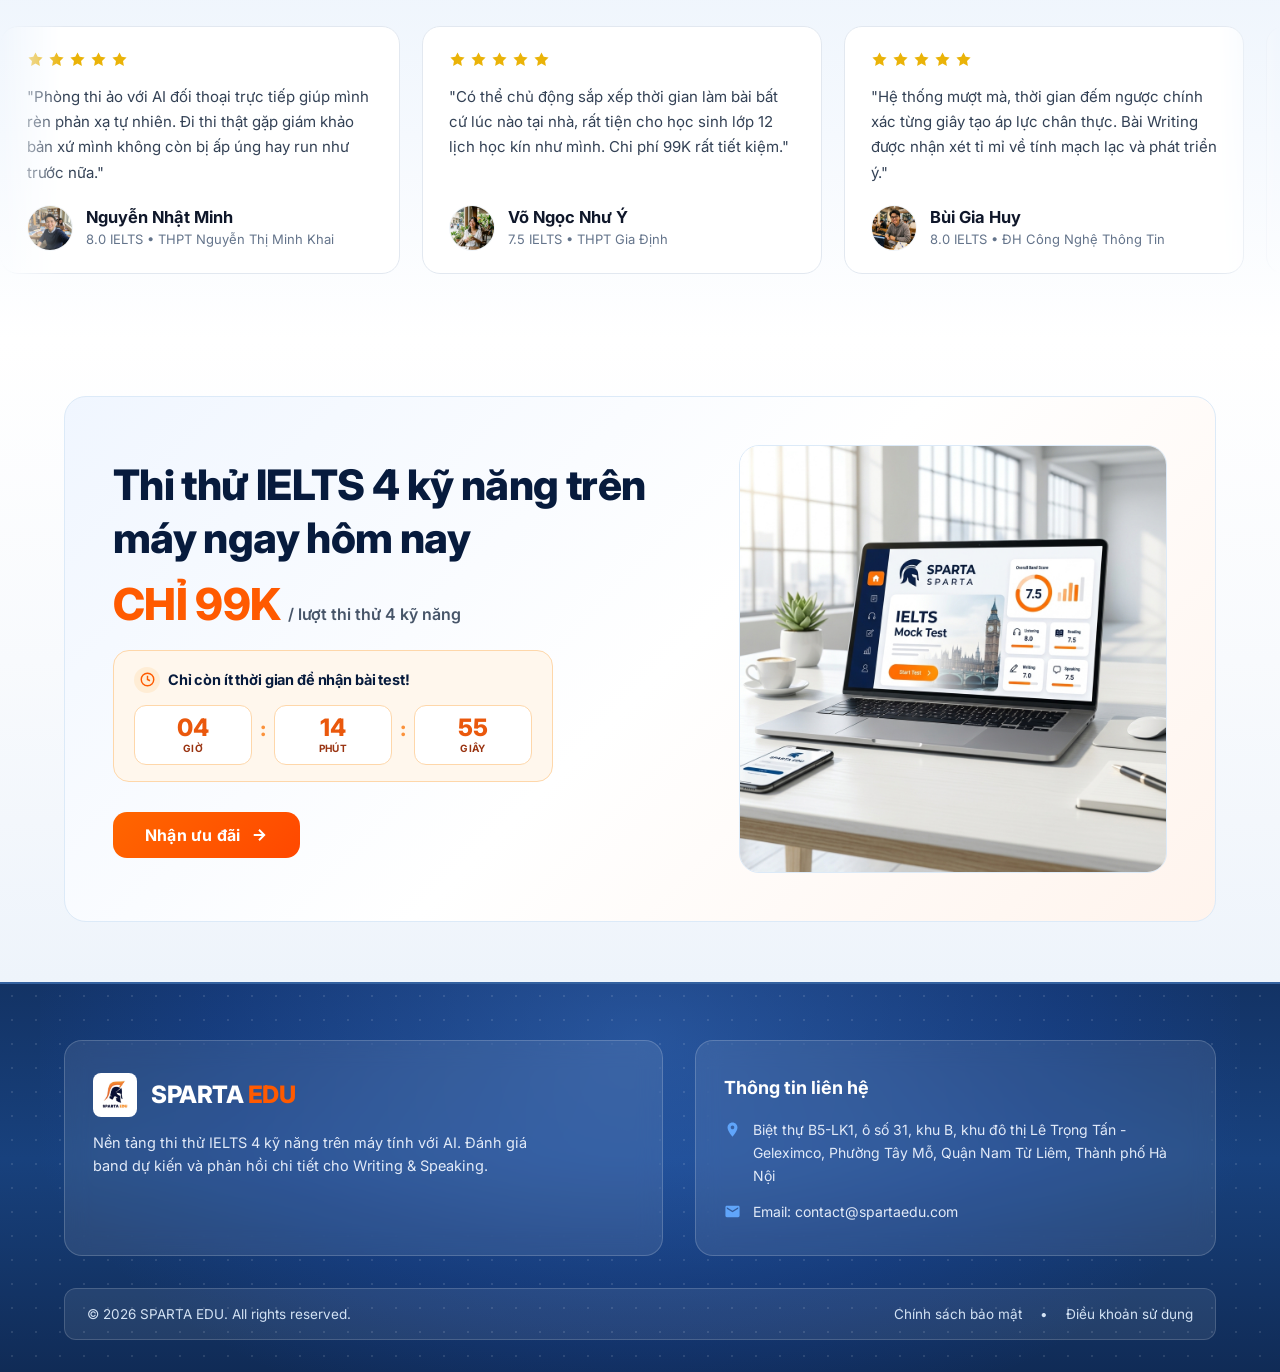
==== commit c1bb0b6c: "Tach gian khoang cach giua dai so lieu xanh (metrics strip) va badge Mo phong phong thi" ====
--- a/index.html
+++ b/index.html
@@ -23,7 +23,7 @@
   <link href="https://fonts.googleapis.com/css2?family=Inter:wght@400;500;600;700;800&family=Montserrat:wght@700;800&display=swap" rel="stylesheet">
   
   <!-- Stylesheet -->
-  <link rel="stylesheet" href="styles.css?v=55">
+  <link rel="stylesheet" href="styles.css?v=56">
   
   <!-- Favicon -->
   <link rel="icon" type="image/png" href="assets/sparta-logo.png">
--- a/styles.css
+++ b/styles.css
@@ -1763,13 +1763,13 @@
    ========================================================================== */
 
 .product-experience-section {
-  padding: 24px 0 0;
+  padding: 58px 0 0;
   background: linear-gradient(180deg, #FFFFFF 0%, #EFF6FE 20%, #EFF6FE 85%, #FFFFFF 100%);
   position: relative;
 }
 
 .product-experience-section .section-header {
-  margin-bottom: 20px;
+  margin-bottom: 24px;
 }
 
 /* Scroll Pin Track: Provides the scroll height for the pinned experience */
@@ -5640,7 +5640,7 @@
   background: linear-gradient(135deg, #102B56 0%, #194383 50%, #0F2A56 100%) !important;
   border-top: 1px solid rgba(75, 140, 245, 0.35);
   border-bottom: 1px solid rgba(75, 140, 245, 0.35);
-  padding: 16px 0;
+  padding: 28px 0;
   position: relative;
   z-index: 5;
 }
@@ -5839,7 +5839,7 @@
 
 @media (max-width: 640px) {
   .cro-metrics-strip {
-    padding: 14px 0;
+    padding: 20px 0;
   }
   .cro-metrics-grid {
     grid-template-columns: 1fr;
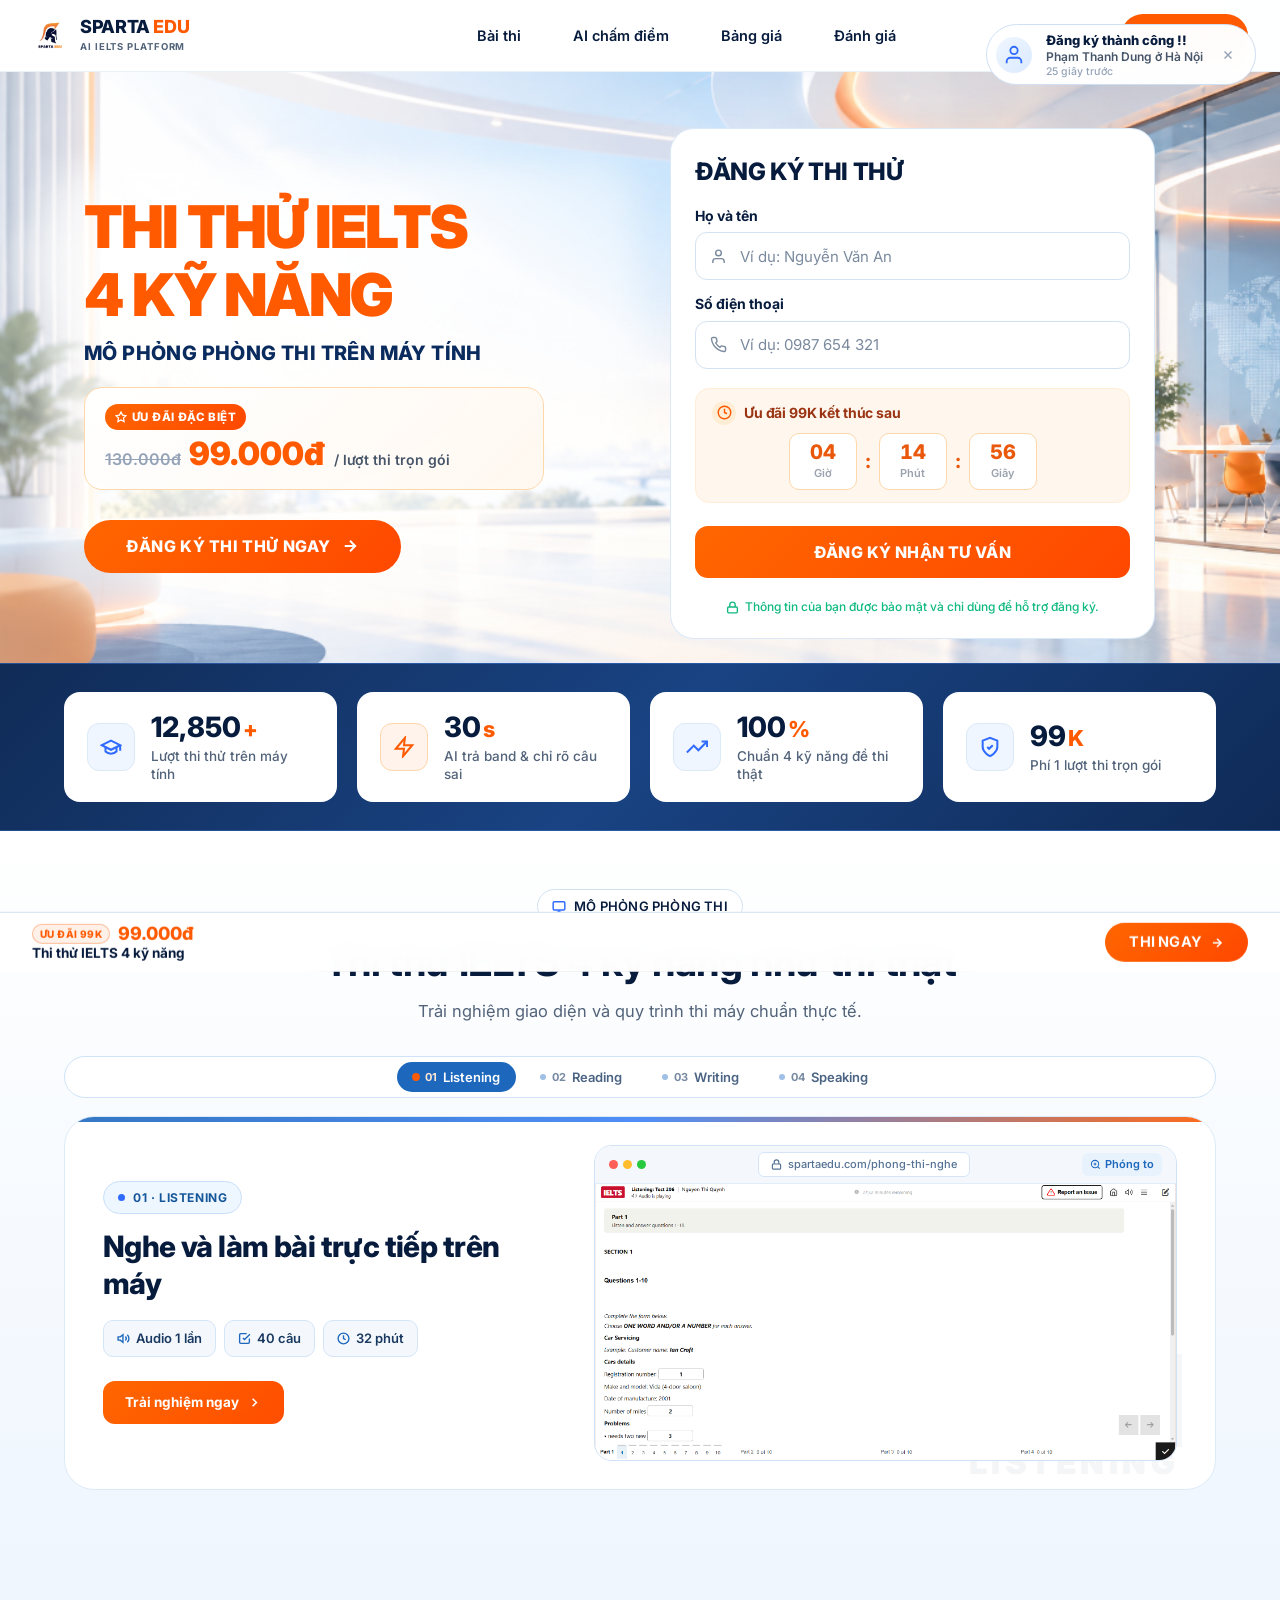
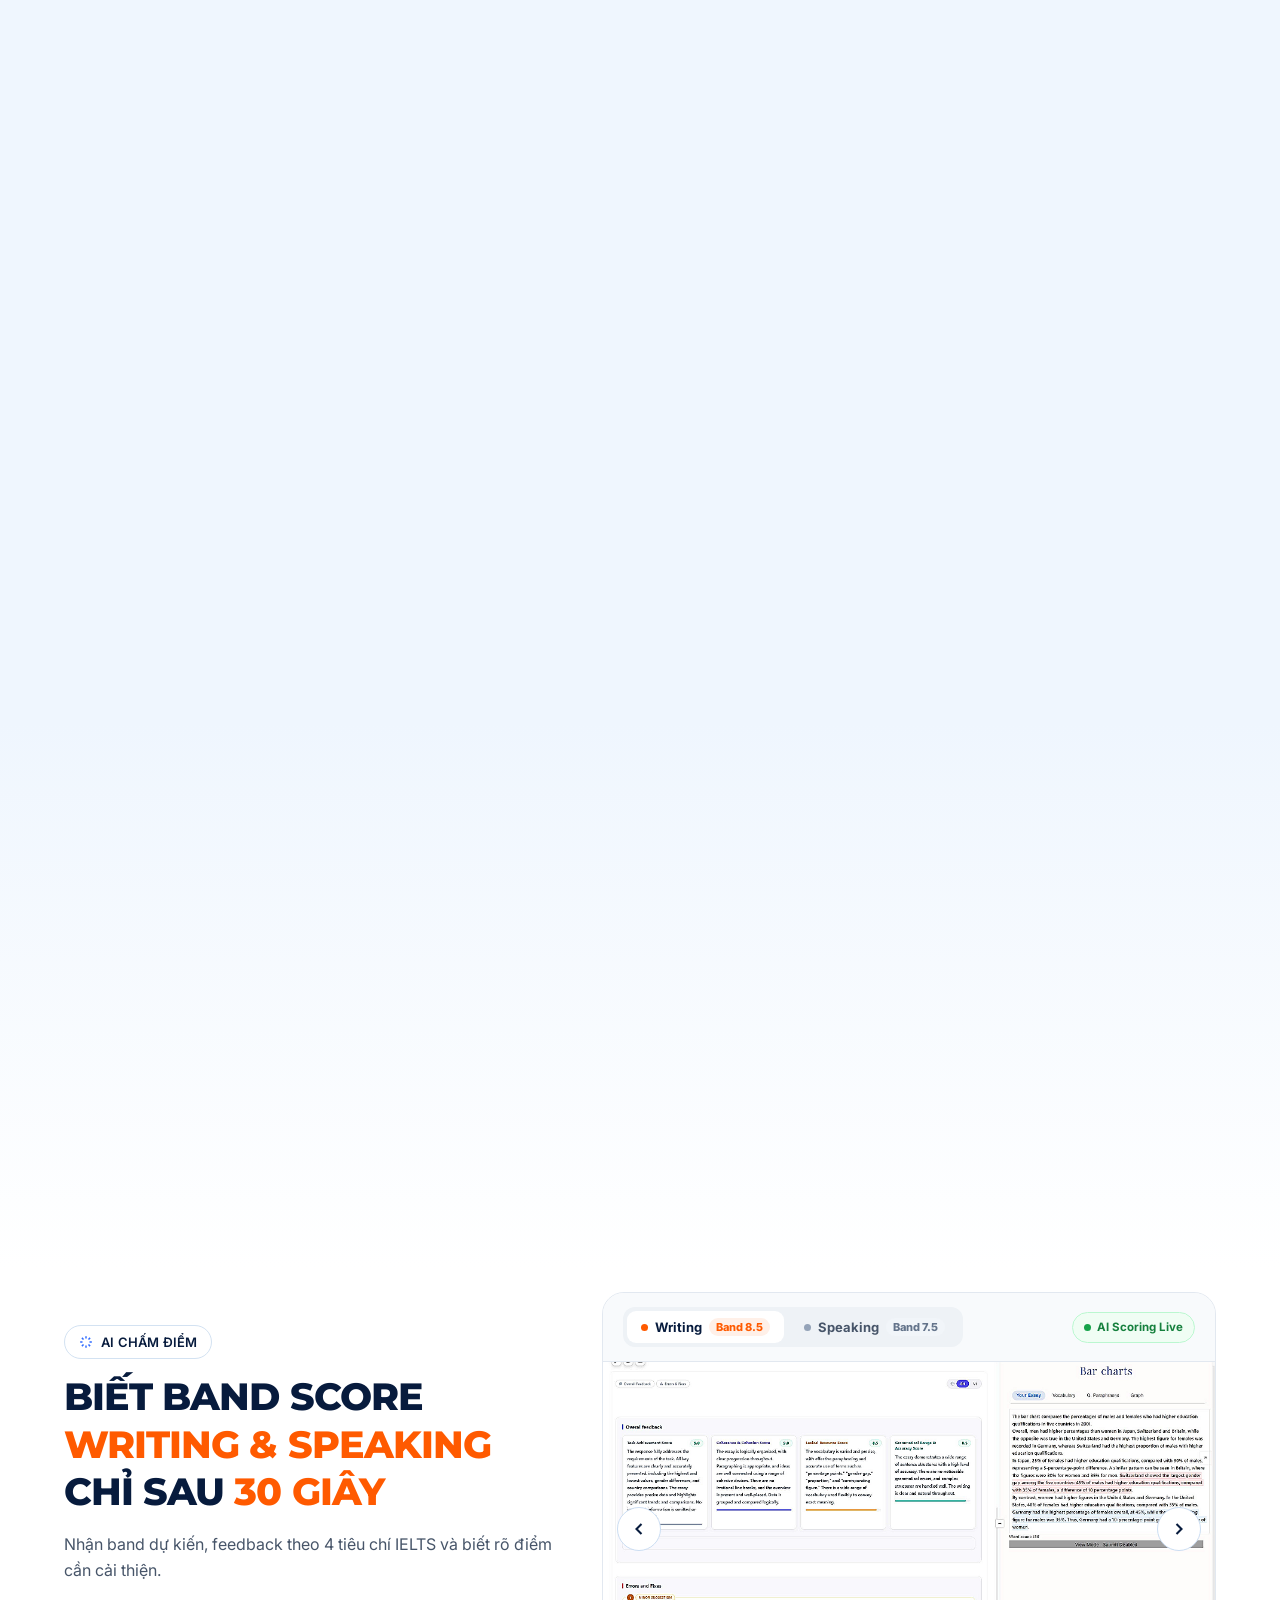
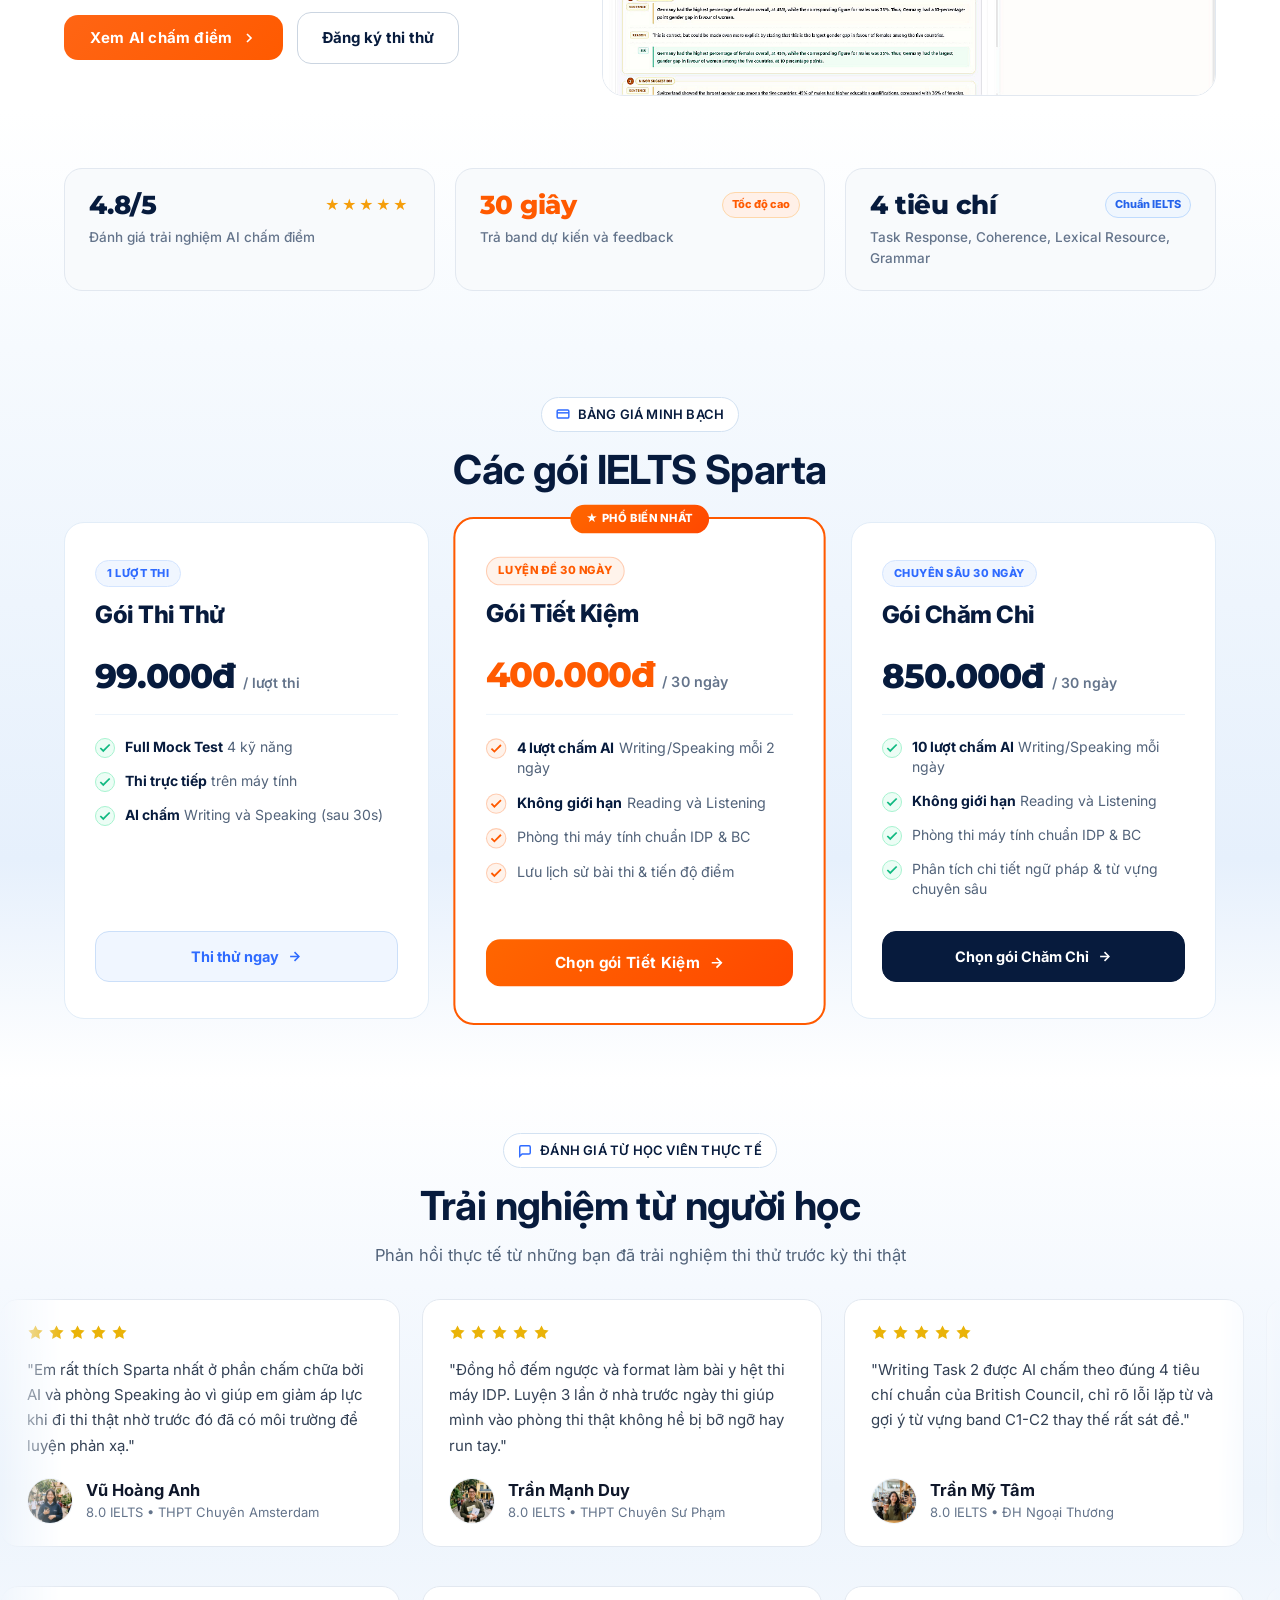
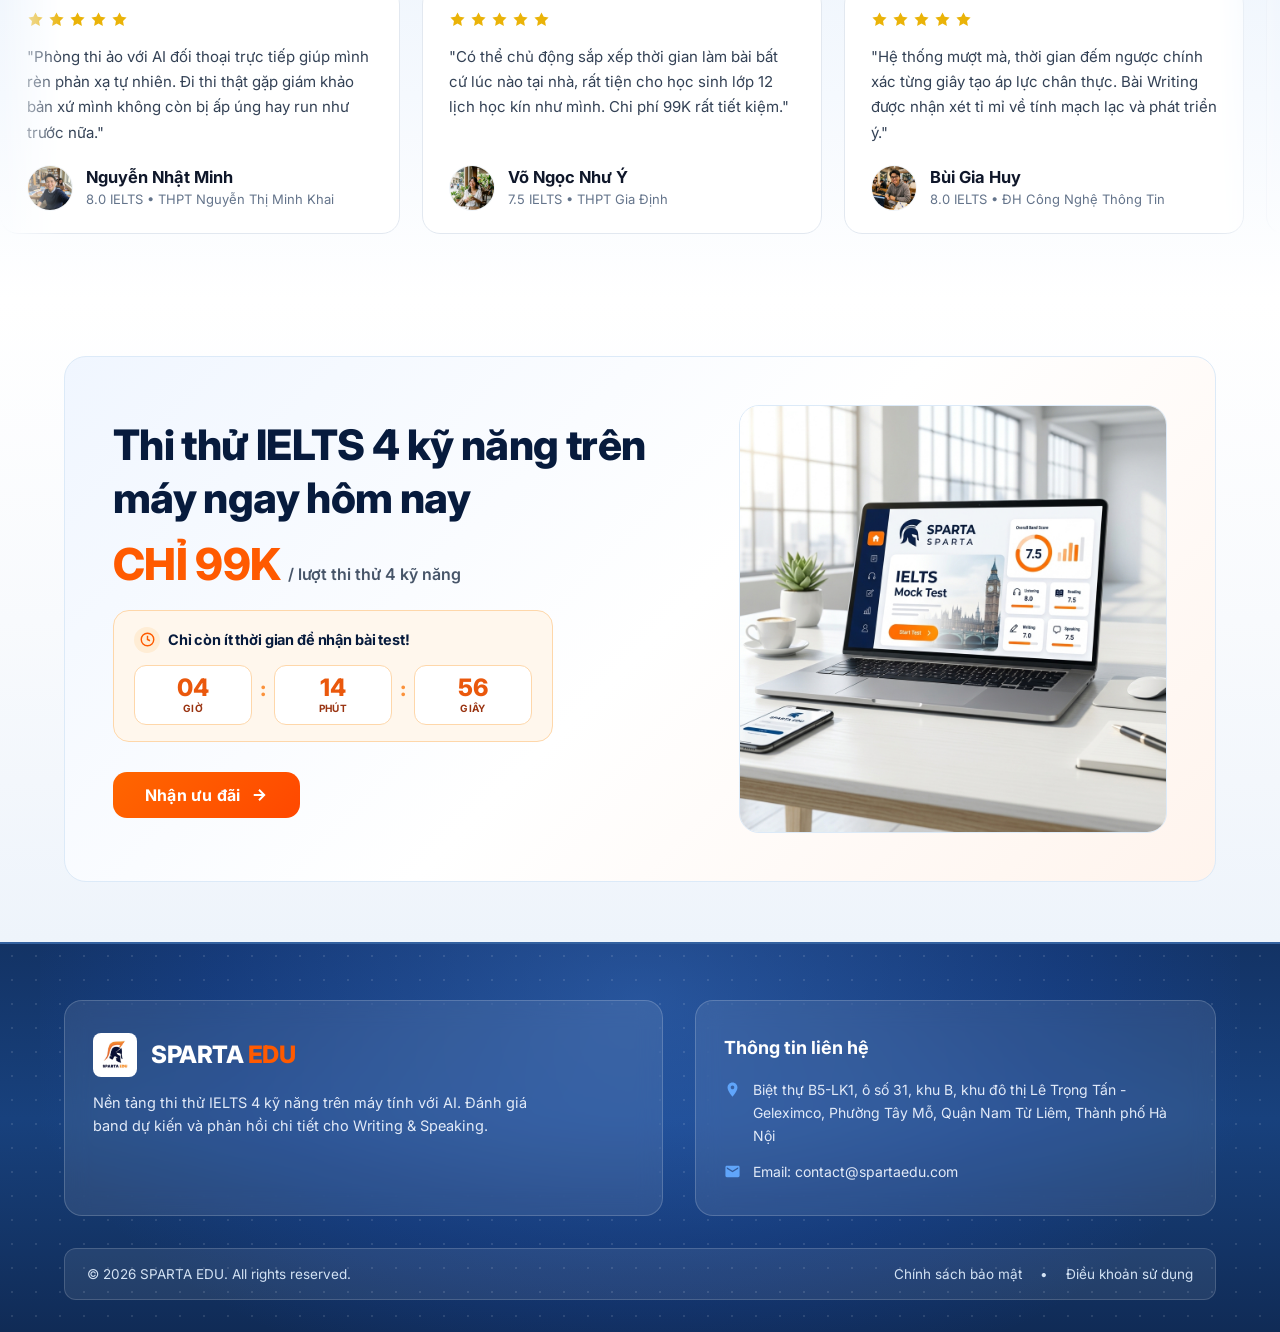
==== commit fc61cb95: "Thu gon khoang trong giua Card 04 Speaking va Section AI Cham diem" ====
--- a/index.html
+++ b/index.html
@@ -23,7 +23,7 @@
   <link href="https://fonts.googleapis.com/css2?family=Inter:wght@400;500;600;700;800&family=Montserrat:wght@700;800&display=swap" rel="stylesheet">
   
   <!-- Stylesheet -->
-  <link rel="stylesheet" href="styles.css?v=56">
+  <link rel="stylesheet" href="styles.css?v=57">
   
   <!-- Favicon -->
   <link rel="icon" type="image/png" href="assets/sparta-logo.png">
--- a/styles.css
+++ b/styles.css
@@ -1784,15 +1784,15 @@
   position: -webkit-sticky;
   position: sticky;
   top: 76px;
-  height: calc(100vh - 82px);
-  max-height: 760px;
-  min-height: 580px;
+  height: auto;
+  max-height: none;
+  min-height: 0;
   display: flex;
   flex-direction: column;
-  justify-content: center;
+  justify-content: flex-start;
   align-items: center;
   overflow: visible;
-  padding: 12px 0 20px;
+  padding: 8px 0 0;
 }
 
 /* Top Progress Indicator Tabs */
@@ -1870,7 +1870,7 @@
   position: relative;
   width: 100%;
   max-width: 1180px;
-  height: 520px;
+  height: 490px;
   margin: 0 auto;
 }
 
@@ -1883,9 +1883,9 @@
   width: 100%;
   background: #FFFFFF;
   border: 1.5px solid #DCEAF8;
-  border-radius: 32px;
+  border-radius: 30px;
   box-shadow: 0 20px 50px -10px rgba(7, 27, 61, 0.16), 0 4px 16px rgba(7, 27, 61, 0.04);
-  padding: 34px 44px;
+  padding: 28px 38px;
   overflow: hidden;
   transform-origin: center bottom;
   will-change: transform, filter, opacity;
@@ -2165,13 +2165,16 @@
    ========================================================================== */
 @media (max-width: 991px) {
   .sparta-sticky-stage {
-    max-height: 780px;
+    height: auto;
+    max-height: none;
+    min-height: 0;
+    padding: 6px 0 0;
   }
   .sparta-cards-deck {
-    height: 540px;
+    height: 500px;
   }
   .sparta-deck-card {
-    padding: 28px 26px;
+    padding: 24px 22px;
   }
   .stacked-card-inner {
     gap: 24px;
@@ -2530,7 +2533,7 @@
    Vibrant Accent Orange (#FF5A00), High-Key Pastel Blue (#EBF4FE / #DCEEFE)
    ========================================================================== */
 .ai-showcase-section {
-  padding: 64px 0 56px;
+  padding: 24px 0 56px;
   background: linear-gradient(180deg, #FFFFFF 0%, #FFFFFF 65%, #F6FAFE 100%);
   position: relative;
   overflow: hidden;
@@ -2982,7 +2985,7 @@
 /* Responsive adjustments */
 @media (max-width: 991px) {
   .ai-showcase-section {
-    padding: 42px 0 32px;
+    padding: 20px 0 32px;
   }
   .ai-showcase-grid {
     grid-template-columns: 1fr;
@@ -3007,7 +3010,7 @@
 
 @media (max-width: 576px) {
   .ai-showcase-section {
-    padding: 30px 0 20px;
+    padding: 16px 0 20px;
   }
   .ai-showcase-grid {
     gap: 18px;
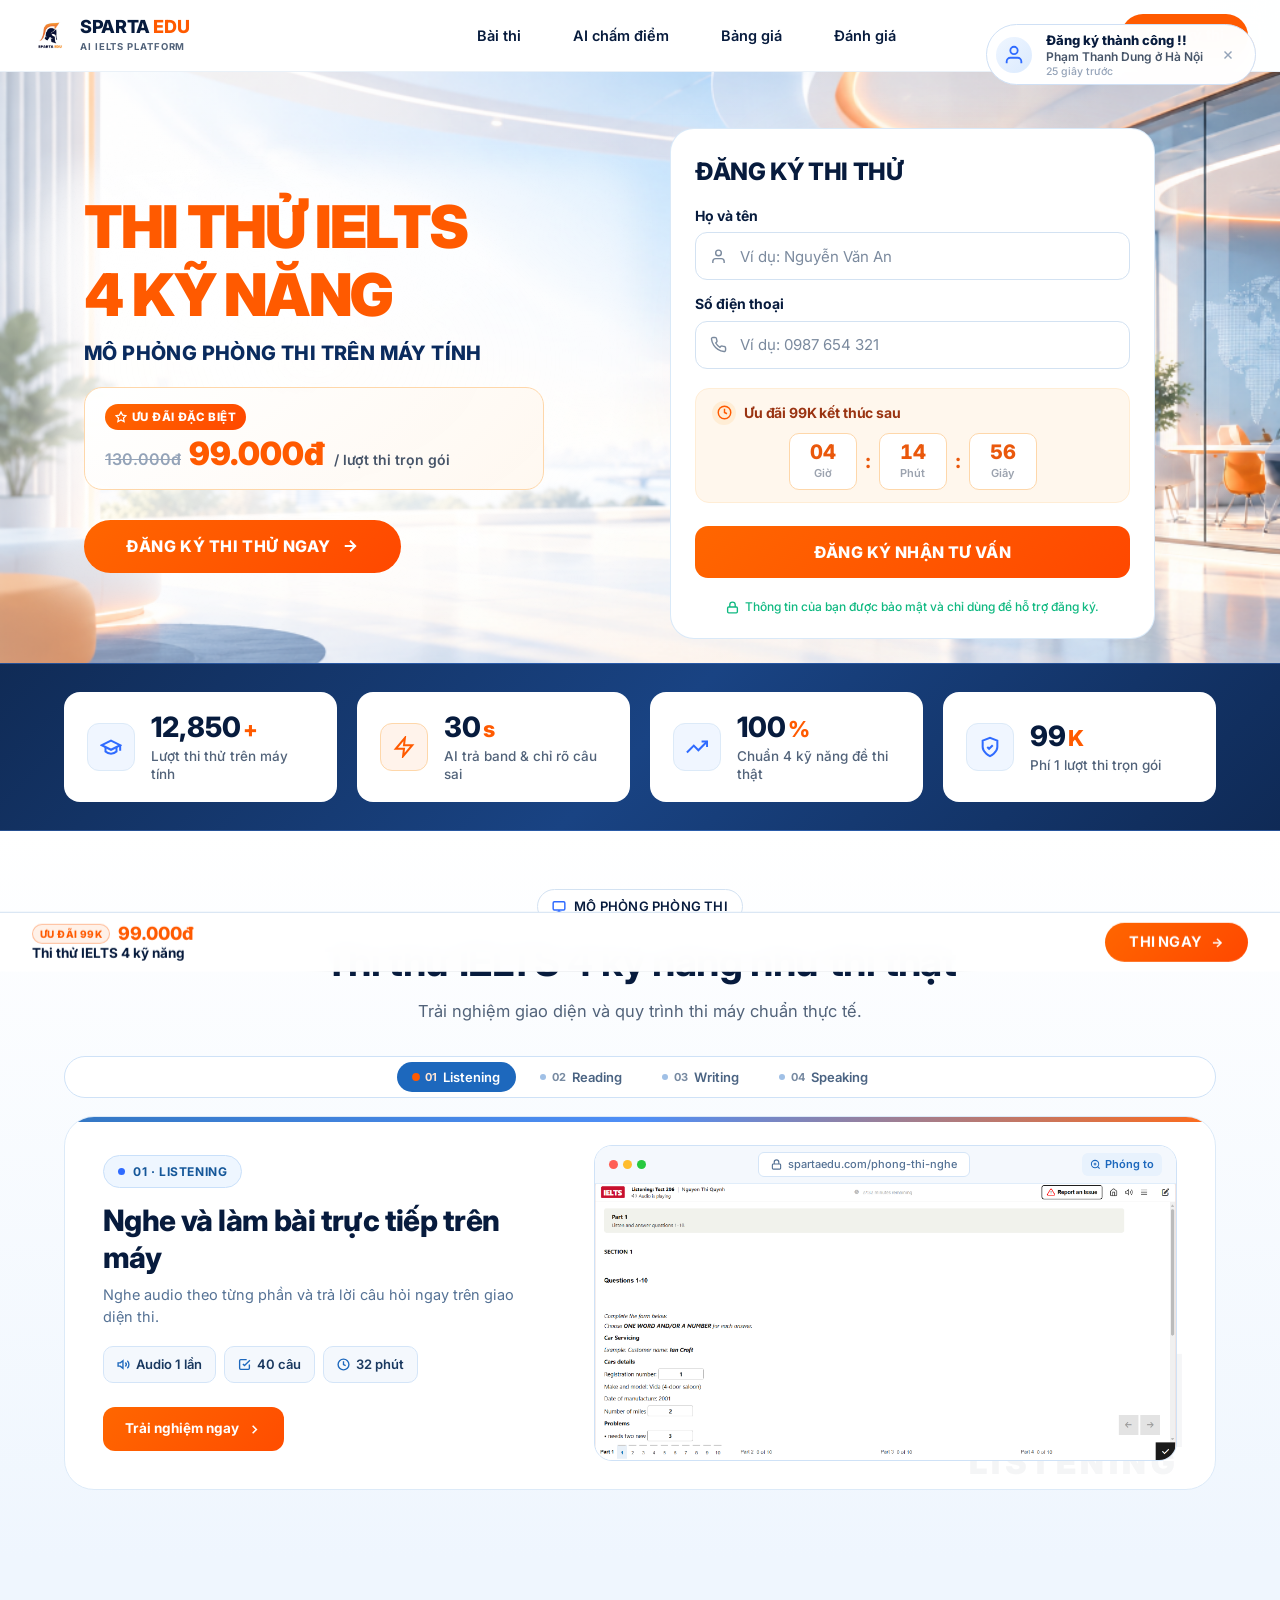
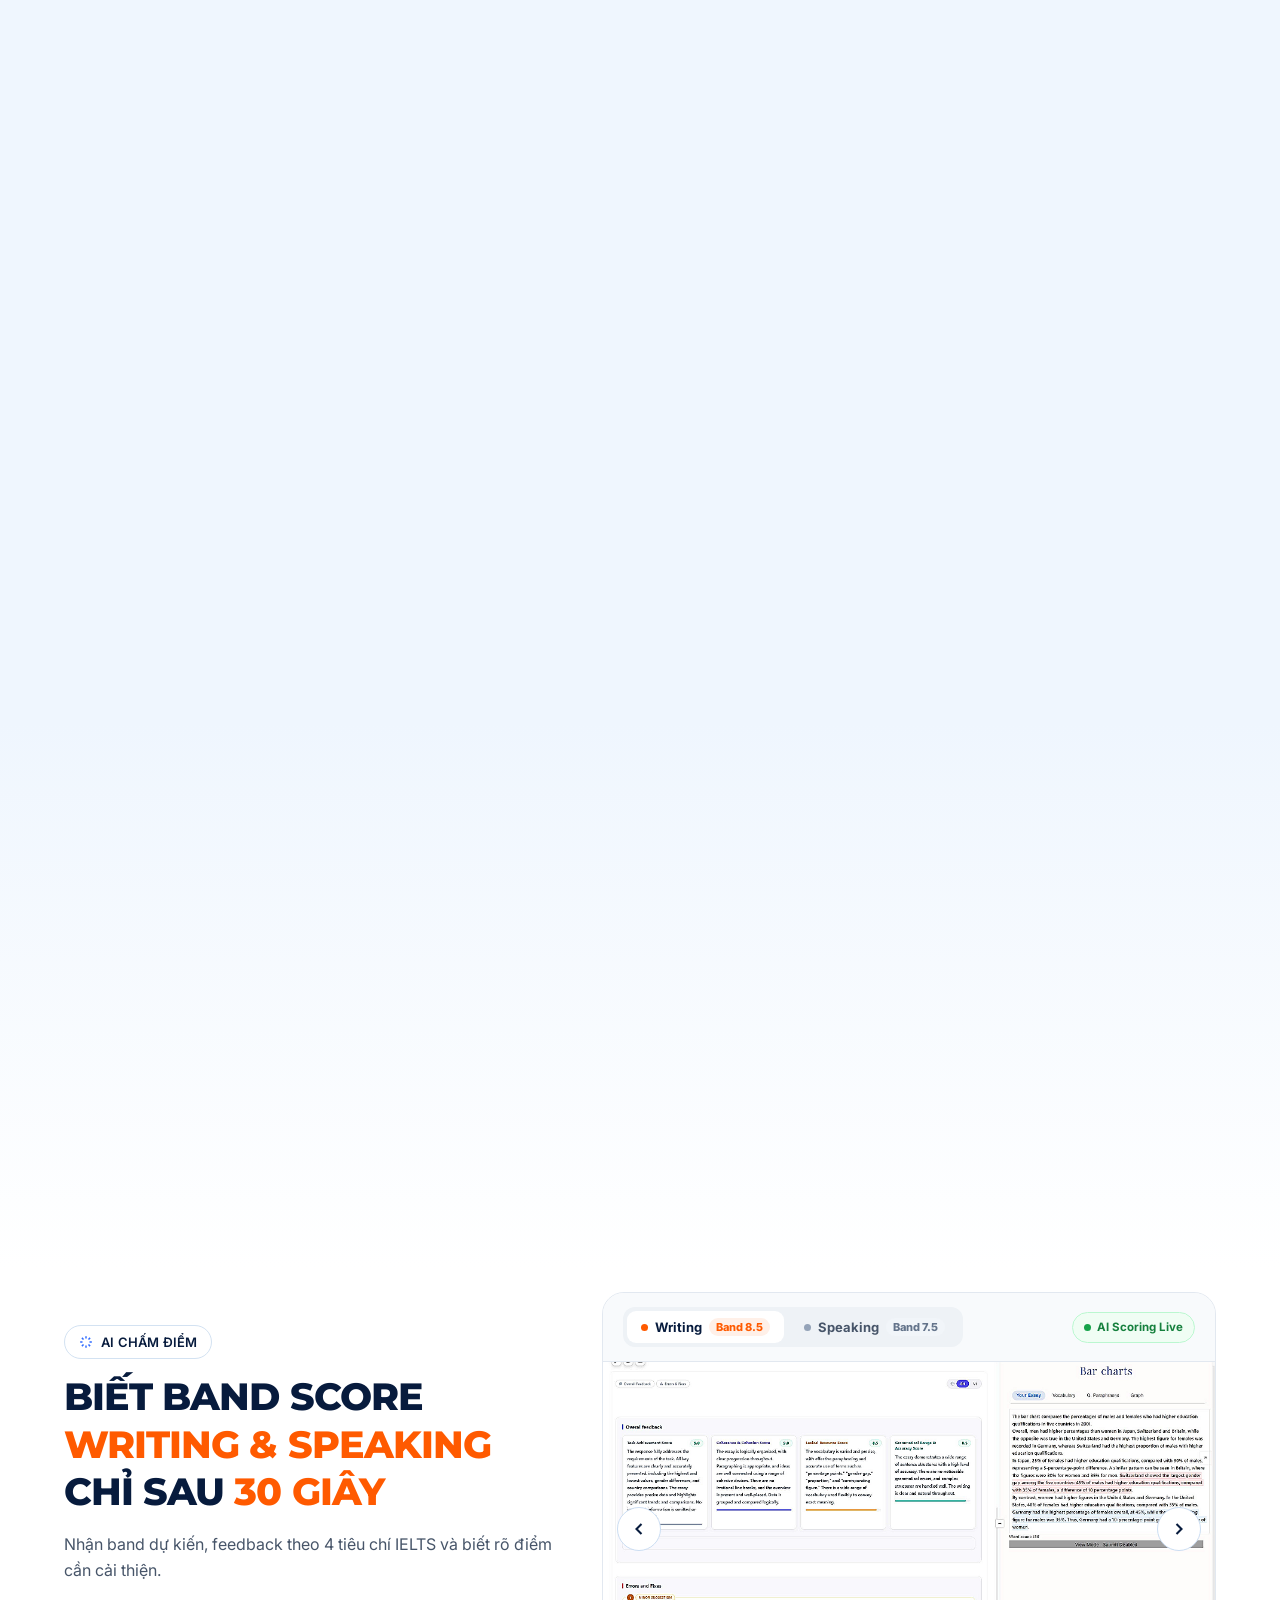
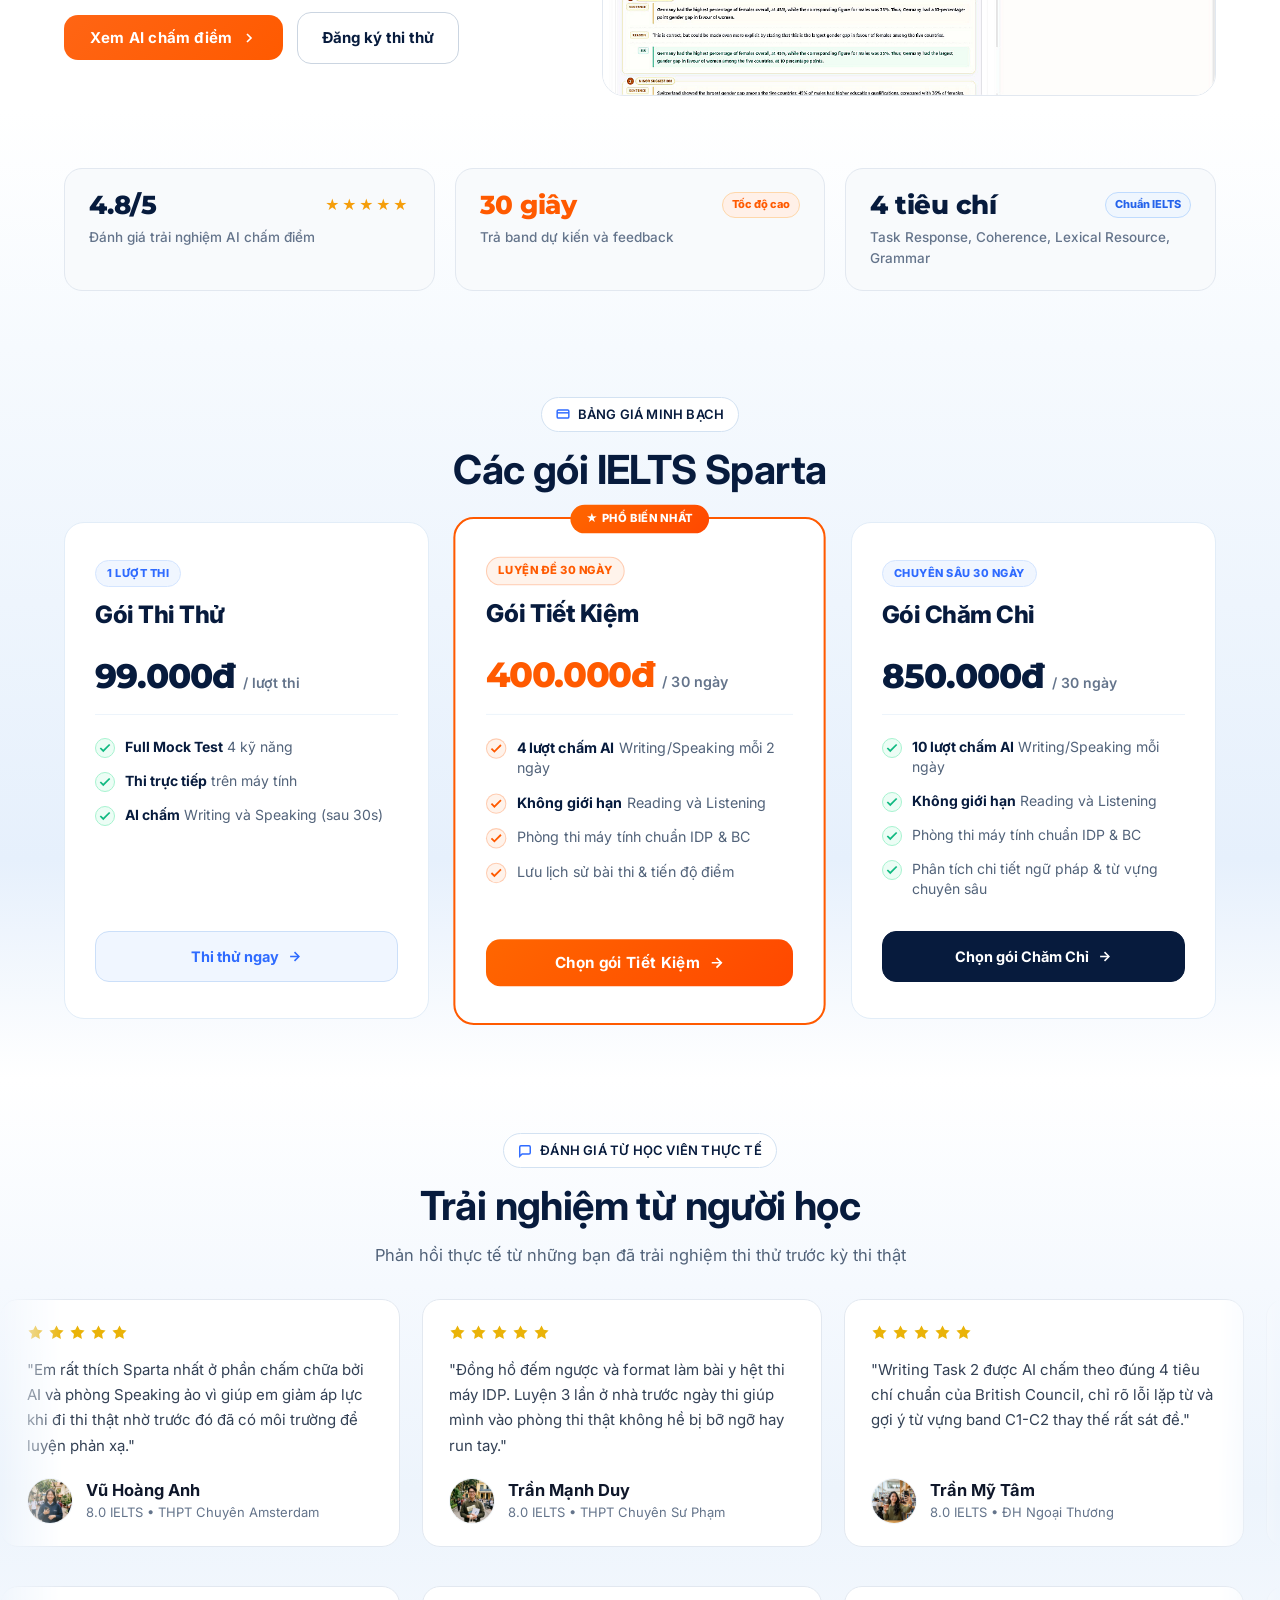
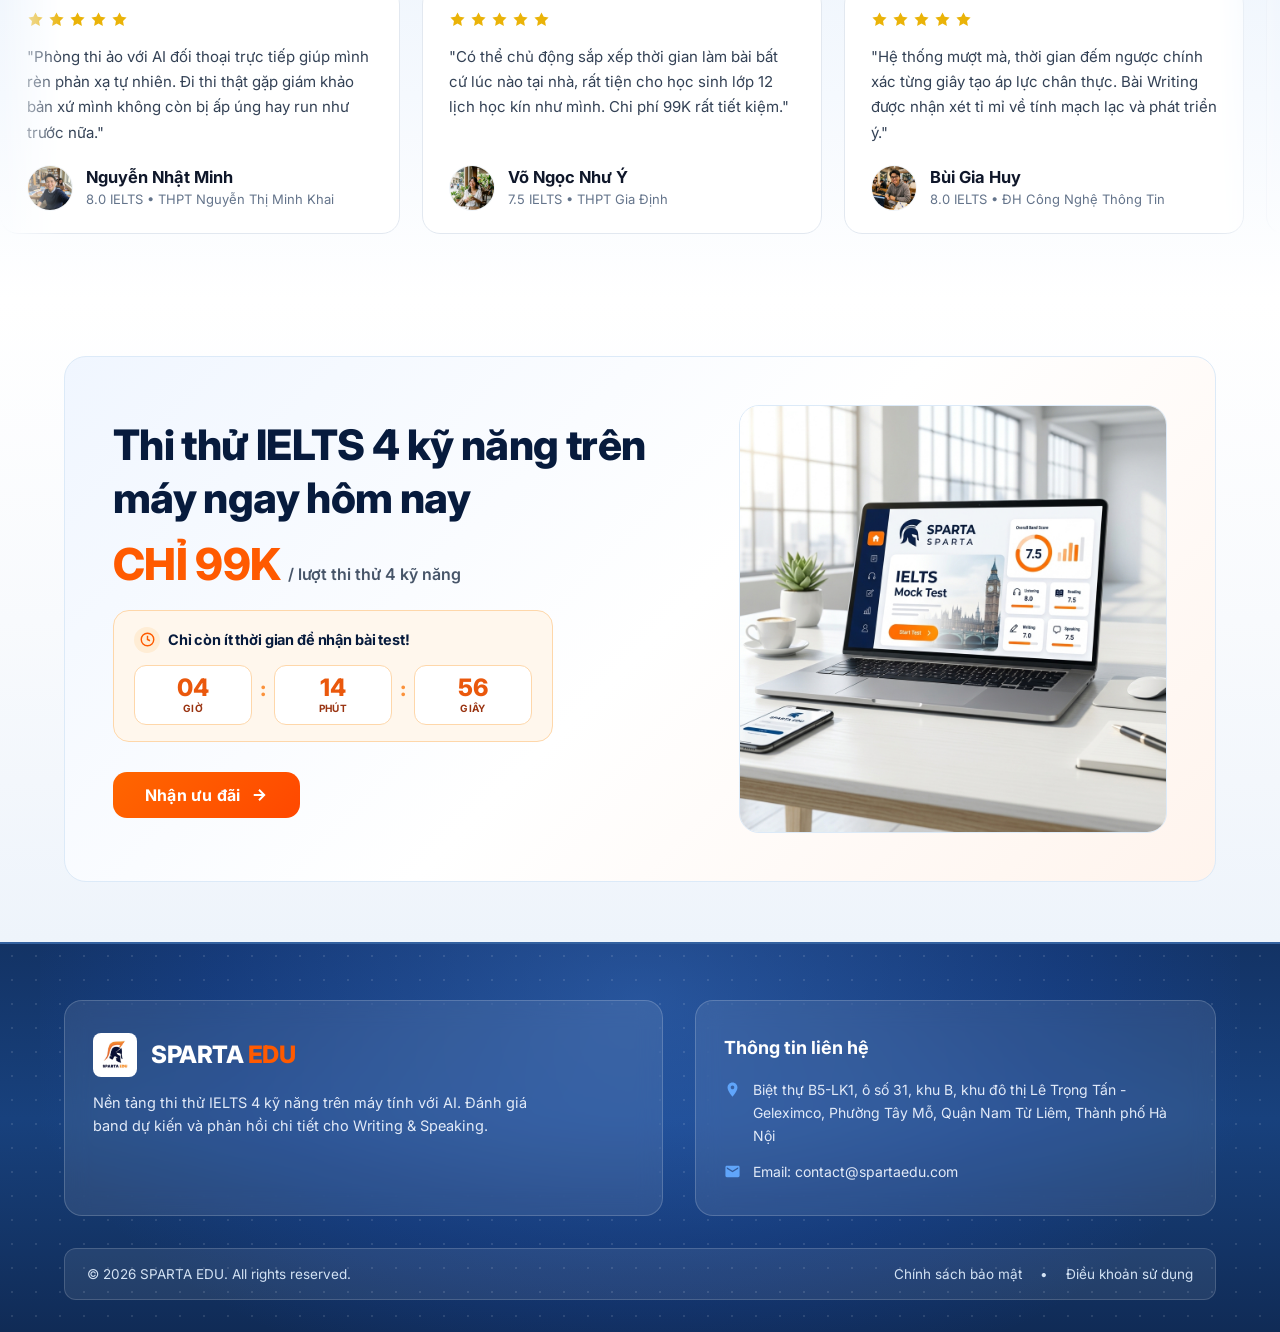
==== commit 1c815ebd: "Cap nhat tieu de chinh va bo sung tieu de phu cho 4 card ky nang" ====
--- a/index.html
+++ b/index.html
@@ -23,7 +23,7 @@
   <link href="https://fonts.googleapis.com/css2?family=Inter:wght@400;500;600;700;800&family=Montserrat:wght@700;800&display=swap" rel="stylesheet">
   
   <!-- Stylesheet -->
-  <link rel="stylesheet" href="styles.css?v=57">
+  <link rel="stylesheet" href="styles.css?v=58">
   
   <!-- Favicon -->
   <link rel="icon" type="image/png" href="assets/sparta-logo.png">
@@ -345,6 +345,7 @@
                     <span>01 · LISTENING</span>
                   </div>
                   <h3 class="stacked-card-title">Nghe và làm bài trực tiếp trên máy</h3>
+                  <p class="stacked-card-desc">Nghe audio theo từng phần và trả lời câu hỏi ngay trên giao diện thi.</p>
                   <div class="stacked-card-pills-row">
                     <div class="stacked-pill-tag">
                       <svg width="13" height="13" viewBox="0 0 24 24" fill="none" stroke="currentColor" stroke-width="2.5"><polygon points="11 5 6 9 2 9 2 15 6 15 11 19 11 5"/><path d="M19.07 4.93a10 10 0 0 1 0 14.14M15.54 8.46a5 5 0 0 1 0 7.07"/></svg>
@@ -404,6 +405,7 @@
                     <span>02 · READING</span>
                   </div>
                   <h3 class="stacked-card-title">Đọc đề và làm bài song song</h3>
+                  <p class="stacked-card-desc">Văn bản hiển thị một bên, câu hỏi một bên để vừa đọc vừa trả lời.</p>
                   <div class="stacked-card-pills-row">
                     <div class="stacked-pill-tag">
                       <svg width="13" height="13" viewBox="0 0 24 24" fill="none" stroke="currentColor" stroke-width="2.5"><rect x="3" y="3" width="18" height="18" rx="2"/><line x1="12" y1="3" x2="12" y2="21"/></svg>
@@ -463,6 +465,7 @@
                     <span>03 · WRITING</span>
                   </div>
                   <h3 class="stacked-card-title">Gõ bài trực tiếp trên máy</h3>
+                  <p class="stacked-card-desc">Làm Task 1 & Task 2 với tính năng đếm từ và tự lưu bài.</p>
                   <div class="stacked-card-pills-row">
                     <div class="stacked-pill-tag">
                       <svg width="13" height="13" viewBox="0 0 24 24" fill="none" stroke="currentColor" stroke-width="2.5"><polyline points="4 7 4 4 20 4 20 7"/><line x1="9" y1="20" x2="15" y2="20"/><line x1="12" y1="4" x2="12" y2="20"/></svg>
@@ -522,6 +525,7 @@
                     <span>04 · SPEAKING</span>
                   </div>
                   <h3 class="stacked-card-title">Thu âm câu trả lời trực tiếp</h3>
+                  <p class="stacked-card-desc">Trả lời lần lượt Part 1, 2, 3 bằng micro ngay trên hệ thống.</p>
                   <div class="stacked-card-pills-row">
                     <div class="stacked-pill-tag">
                       <svg width="13" height="13" viewBox="0 0 24 24" fill="none" stroke="currentColor" stroke-width="2.5"><path d="M12 1a3 3 0 0 0-3 3v8a3 3 0 0 0 6 0V4a3 3 0 0 0-3-3z"/><path d="M19 10v2a7 7 0 0 1-14 0v-2"/><line x1="12" y1="19" x2="12" y2="23"/><line x1="8" y1="23" x2="16" y2="23"/></svg>
--- a/styles.css
+++ b/styles.css
@@ -1995,6 +1995,14 @@
   color: #071B3D;
   line-height: 1.25;
   letter-spacing: -0.02em;
+  margin-bottom: 8px;
+}
+
+/* Subtitle / Description */
+.stacked-card-desc {
+  font-size: 14.5px;
+  line-height: 1.55;
+  color: #557295;
   margin-bottom: 18px;
 }
 
@@ -2236,6 +2244,11 @@
   }
   .stacked-card-title {
     font-size: 20px;
+    margin-bottom: 8px;
+  }
+  .stacked-card-desc {
+    font-size: 13.5px;
+    line-height: 1.5;
     margin-bottom: 14px;
   }
   .stacked-card-pills-row {
